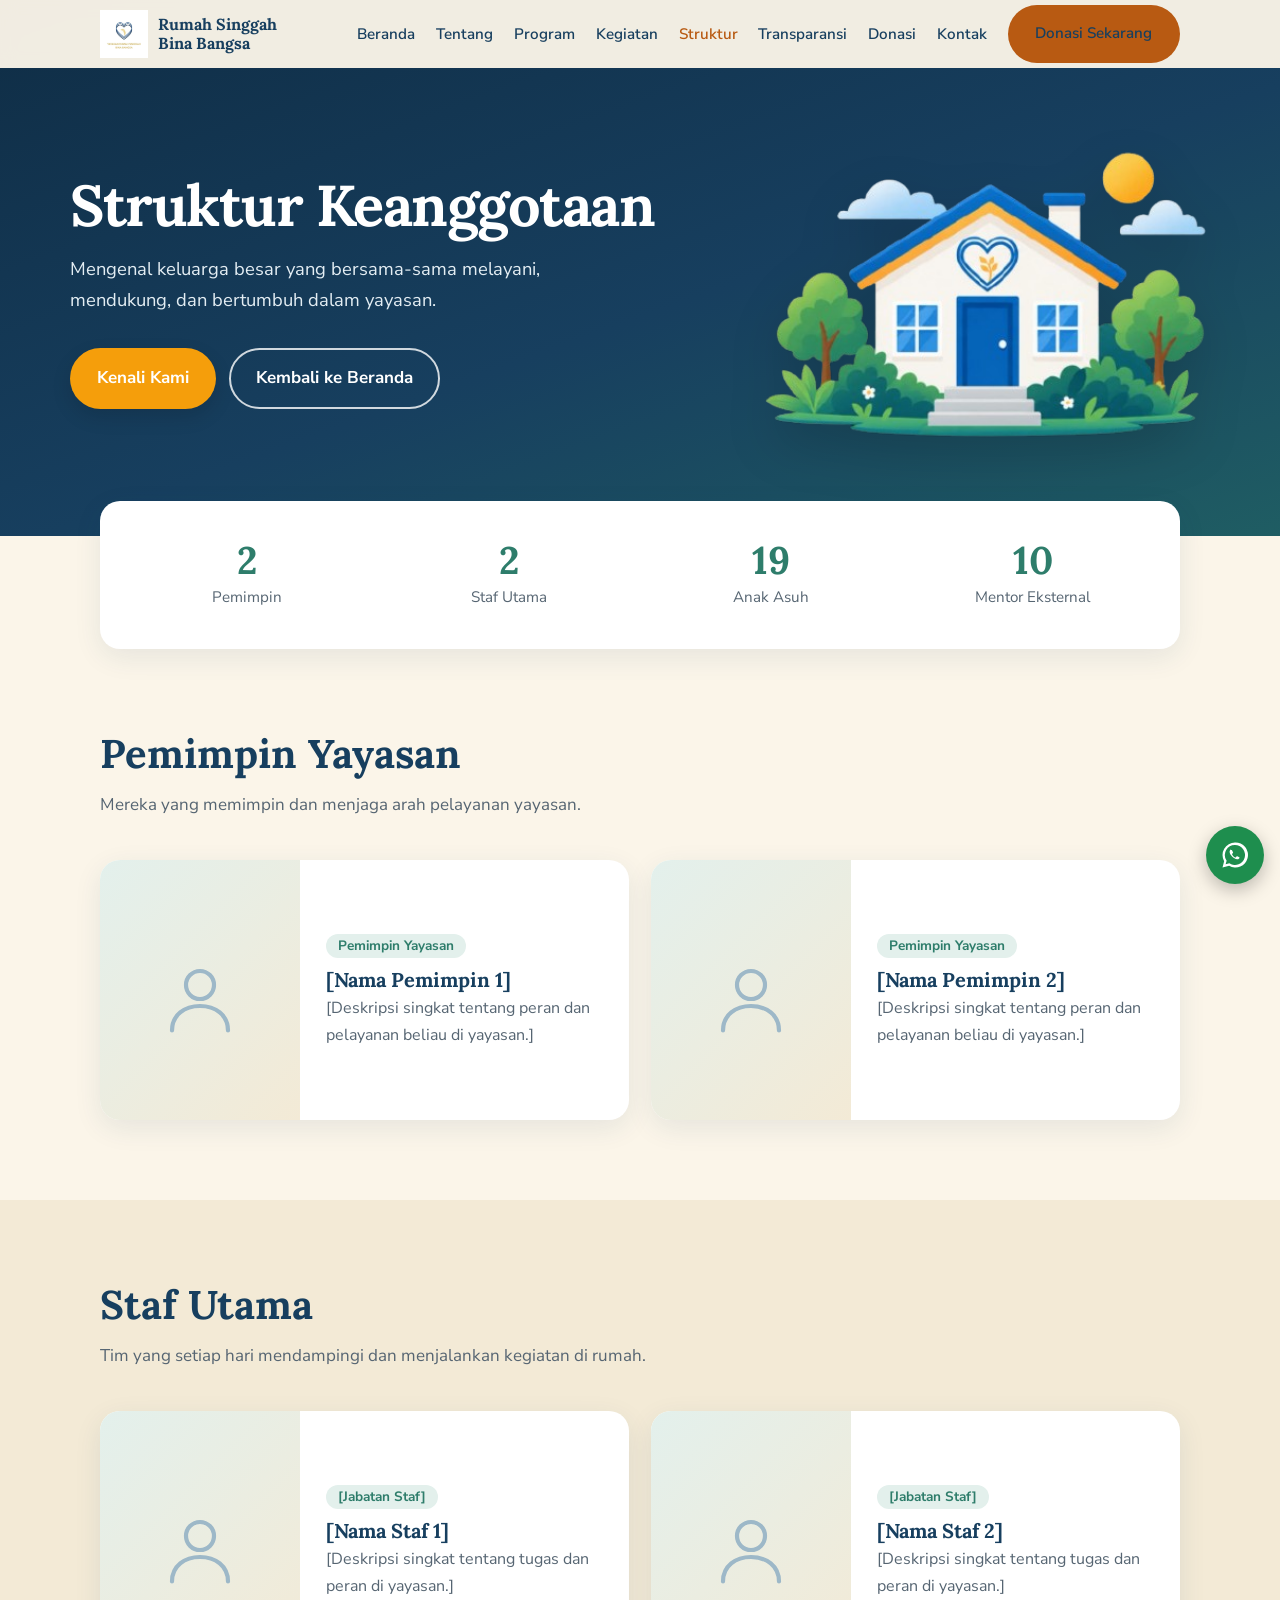
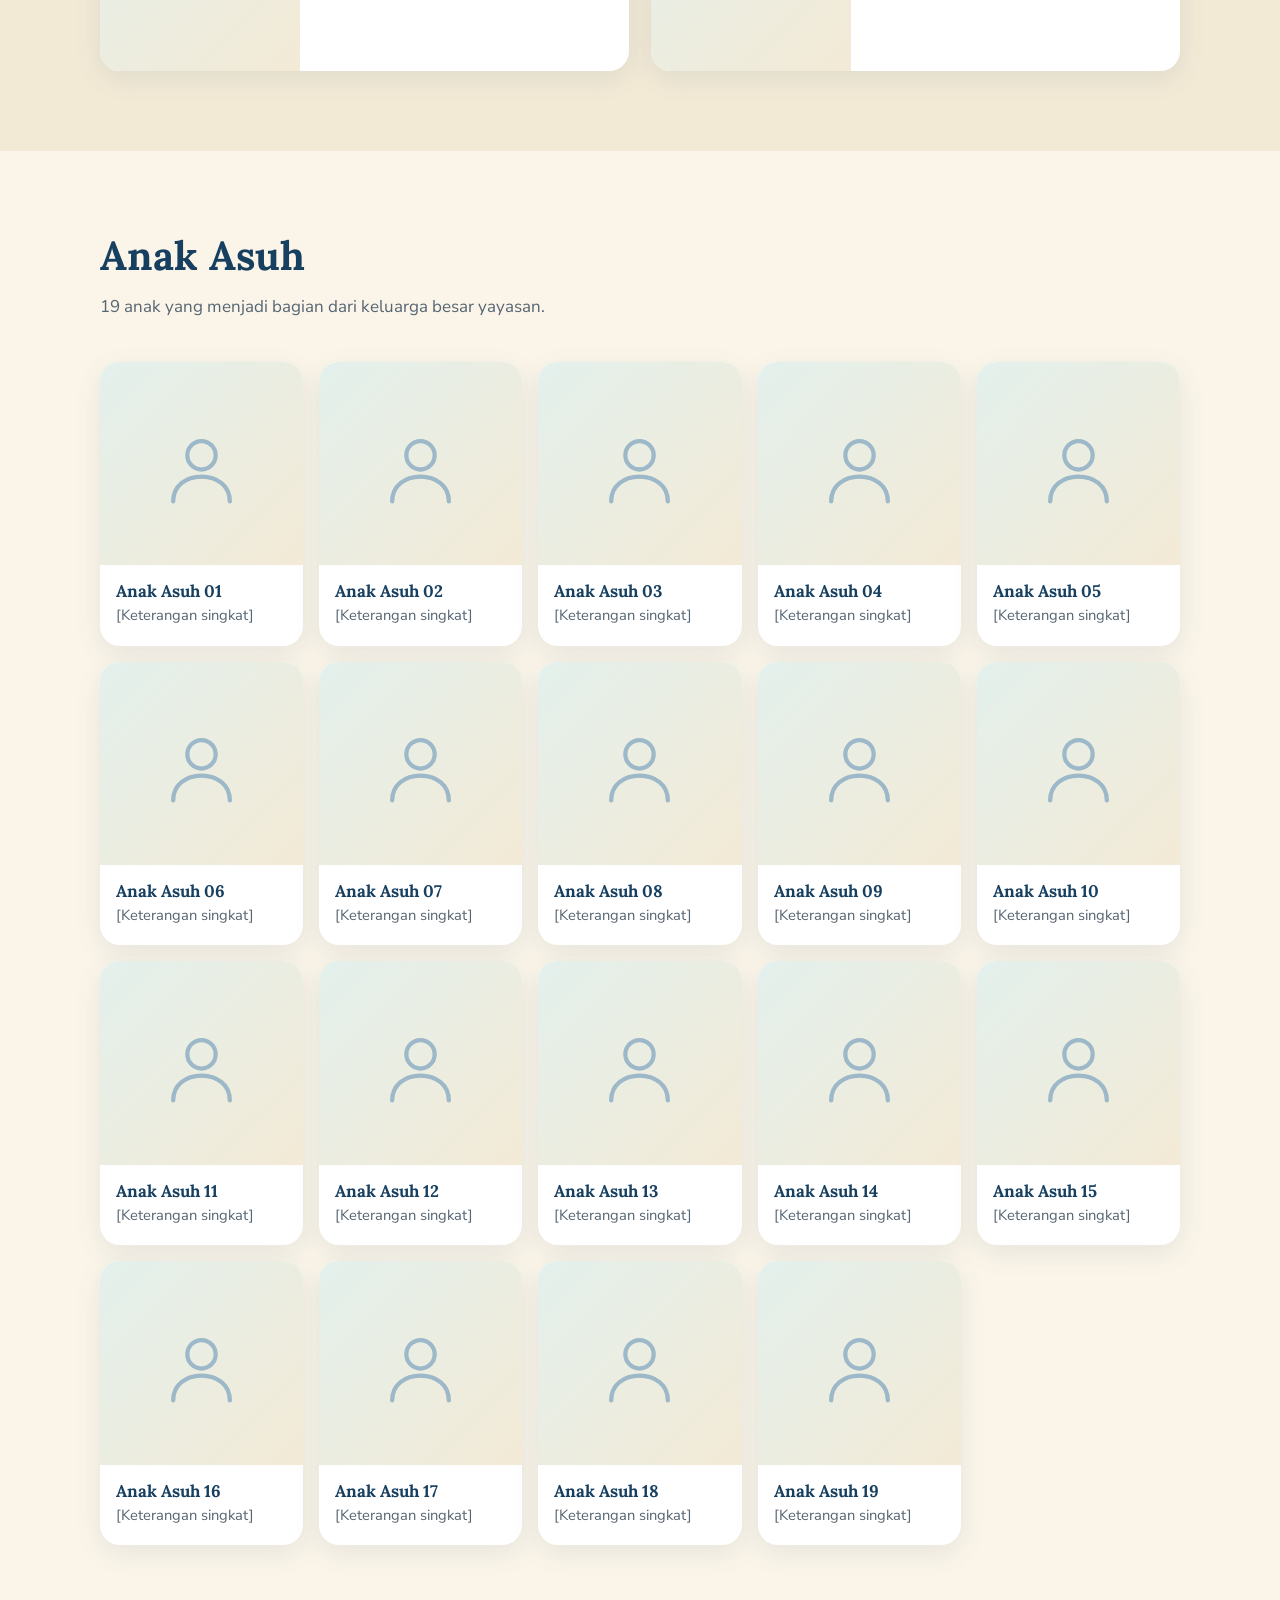
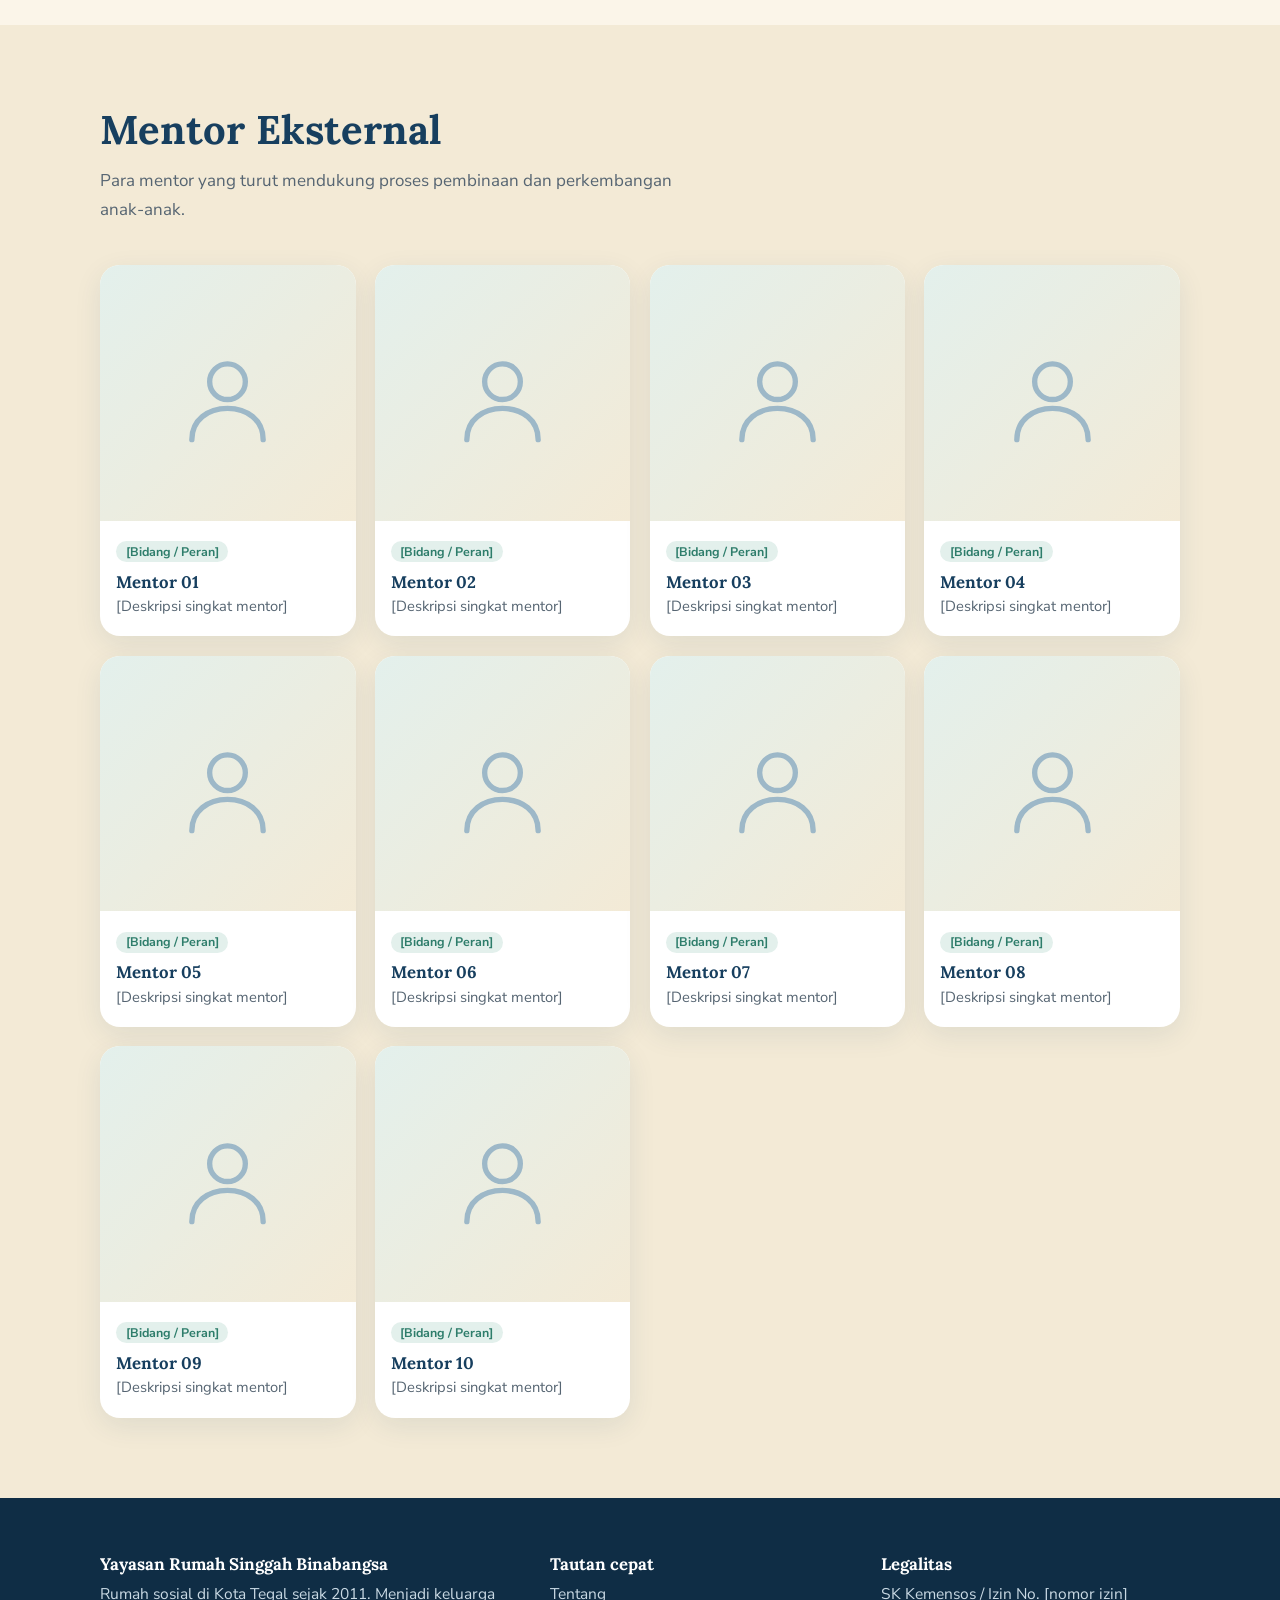
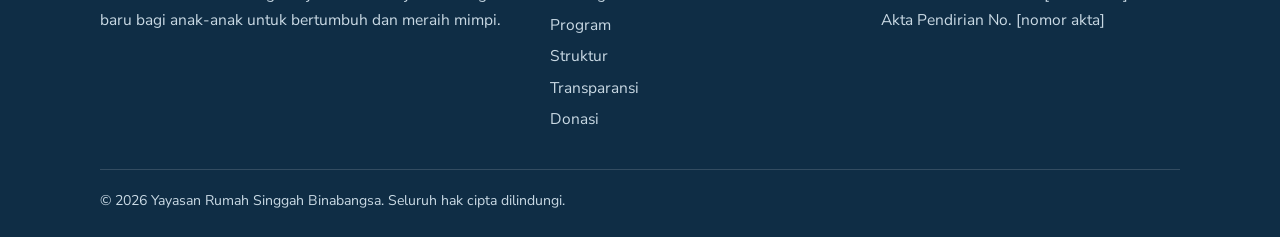
==== struktur.html @ 47d267bd "Add files via upload" ====
<!DOCTYPE html>
<html lang="id">
<head>
<meta charset="UTF-8">
<meta name="viewport" content="width=device-width, initial-scale=1">
<title>Struktur Keanggotaan | Yayasan Rumah Singgah Bina Bangsa</title>
<meta name="description" content="Struktur keanggotaan Yayasan Rumah Singgah Bina Bangsa: pemimpin, staf utama, anak asuh, dan mentor eksternal.">
<meta name="theme-color" content="#173F5F">
<link rel="preconnect" href="https://fonts.googleapis.com">
<link rel="preconnect" href="https://fonts.gstatic.com" crossorigin>
<link href="https://fonts.googleapis.com/css2?family=Lora:ital,wght@0,500;0,600;0,700;1,500&family=Nunito+Sans:wght@400;600;700&display=swap" rel="stylesheet">
<!-- Urutan sama seperti index.html: style.css dulu, lalu struktur.css -->
<link rel="stylesheet" href="style.css">
<link rel="stylesheet" href="struktur.css">
</head>
<body>

<!-- ================= HEADER / NAVBAR (sama dengan index.html) ================= -->
<header>
<div class="wrap nav">
 <a class="logo" href="index.html" aria-label="Beranda Yayasan Rumah Singgah Bina Bangsa">
  <img src="Logo.png" alt="Logo Bina Bangsa" width="38" height="38" onclick="tampilkanGambar(event)">
  <span>Rumah Singgah<br>Bina Bangsa</span>
 </a>
 <button class="burger" aria-label="Buka menu" aria-expanded="false" aria-controls="menu"><span></span><span></span><span></span></button>
 <ul class="menu" id="menu">
  <li><a href="index.html#beranda">Beranda</a></li>
  <li><a href="index.html#tentang">Tentang</a></li>
  <li><a href="index.html#program">Program</a></li>
  <li><a href="index.html#kegiatan">Kegiatan</a></li>
  <!-- MENU BARU: halaman ini -->
  <li><a href="struktur.html" aria-current="page">Struktur</a></li>
  <li><a href="index.html#transparansi">Transparansi</a></li>
  <li><a href="index.html#donasi">Donasi</a></li>
  <li><a href="index.html#kontak">Kontak</a></li>
  <li><a class="btn btn-o" href="index.html#donasi">Donasi Sekarang</a></li>
 </ul>
</div>
</header>

<!-- POPUP LOGO (sama dengan index.html) -->
<div id="popup" class="popup" onclick="tutupGambar()">
 <img src="Logo.png" alt="Logo Bina Bangsa">
</div>

<main>

<!-- ================= HERO ================= -->
<section class="hero" id="beranda" style="padding-bottom:6rem">
<div class="wrap">
 <div>
  <h1>Struktur Keanggotaan</h1>
  <p>Mengenal keluarga besar yang bersama-sama melayani, mendukung, dan bertumbuh dalam yayasan.</p>
  <div class="acts"><a class="btn btn-o" href="#pemimpin">Kenali Kami</a><a class="btn btn-l" href="index.html">Kembali ke Beranda</a></div>
 </div>
 <div class="hero-image">
  <img src="rumah.png" alt="Rumah Bina Bangsa">
 </div>
</div>
</section>

<!-- ================= STATISTIK ANGGOTA =================
     GANTI angka pada data-n="..." jika jumlah anggota berubah. -->
<section class="stats" aria-label="Jumlah anggota">
<div class="wrap"><div class="sgrid">
 <div><b data-n="2">0</b><span>Pemimpin</span></div>
 <div><b data-n="2">0</b><span>Staf Utama</span></div>
 <div><b data-n="19">0</b><span>Anak Asuh</span></div>
 <div><b data-n="10">0</b><span>Mentor Eksternal</span></div>
</div></div>
</section>

<!-- ================= PEMIMPIN YAYASAN =================
     GANTI: nama (h3), jabatan (span.role), deskripsi (p), foto (src + alt). -->
<section id="pemimpin">
<div class="wrap">
 <div class="rv"><h2>Pemimpin Yayasan</h2><p class="lead">Mereka yang memimpin dan menjaga arah pelayanan yayasan.</p></div>
 <div class="grid-orang">

  <!-- Pemimpin 1 | foto: images/struktur/pemimpin-1.jpg -->
  <article class="member member-besar">
   <div class="foto"><img src="images/struktur/pemimpin-1.jpg" alt="Foto [Nama Pemimpin 1]" loading="lazy"></div>
   <div class="isi">
    <span class="role">Pemimpin Yayasan</span>
    <h3>[Nama Pemimpin 1]</h3>
    <p>[Deskripsi singkat tentang peran dan pelayanan beliau di yayasan.]</p>
   </div>
  </article>

  <!-- Pemimpin 2 | foto: images/struktur/pemimpin-2.jpg -->
  <article class="member member-besar">
   <div class="foto"><img src="images/struktur/pemimpin-2.jpg" alt="Foto [Nama Pemimpin 2]" loading="lazy"></div>
   <div class="isi">
    <span class="role">Pemimpin Yayasan</span>
    <h3>[Nama Pemimpin 2]</h3>
    <p>[Deskripsi singkat tentang peran dan pelayanan beliau di yayasan.]</p>
   </div>
  </article>

 </div>
</div>
</section>

<!-- ================= STAF UTAMA ================= -->
<section class="alt" id="staf">
<div class="wrap">
 <div class="rv"><h2>Staf Utama</h2><p class="lead">Tim yang setiap hari mendampingi dan menjalankan kegiatan di rumah.</p></div>
 <div class="grid-orang">

  <!-- Staf 1 | foto: images/struktur/staf-1.jpg -->
  <article class="member member-besar">
   <div class="foto"><img src="images/struktur/staf-1.jpg" alt="Foto [Nama Staf 1]" loading="lazy"></div>
   <div class="isi">
    <span class="role">[Jabatan Staf]</span>
    <h3>[Nama Staf 1]</h3>
    <p>[Deskripsi singkat tentang tugas dan peran di yayasan.]</p>
   </div>
  </article>

  <!-- Staf 2 | foto: images/struktur/staf-2.jpg -->
  <article class="member member-besar">
   <div class="foto"><img src="images/struktur/staf-2.jpg" alt="Foto [Nama Staf 2]" loading="lazy"></div>
   <div class="isi">
    <span class="role">[Jabatan Staf]</span>
    <h3>[Nama Staf 2]</h3>
    <p>[Deskripsi singkat tentang tugas dan peran di yayasan.]</p>
   </div>
  </article>

 </div>
</div>
</section>

<!-- ================= ANAK ASUH (19 kartu) =================
     GANTI: nama (h3), keterangan (p), foto (src + alt) di tiap kartu. -->
<section id="anak-asuh">
<div class="wrap">
 <div class="rv"><h2>Anak Asuh</h2><p class="lead">19 anak yang menjadi bagian dari keluarga besar yayasan.</p></div>
 <div class="grid-anak">

   <!-- Anak Asuh 01 | foto: images/struktur/anak-01.jpg -->
   <article class="member member-kecil">
    <div class="foto"><img src="images/struktur/anak-01.jpg" alt="Foto Anak Asuh 01" loading="lazy"></div>
    <div class="isi"><h3>Anak Asuh 01</h3><p>[Keterangan singkat]</p></div>
   </article>

   <!-- Anak Asuh 02 | foto: images/struktur/anak-02.jpg -->
   <article class="member member-kecil">
    <div class="foto"><img src="images/struktur/anak-02.jpg" alt="Foto Anak Asuh 02" loading="lazy"></div>
    <div class="isi"><h3>Anak Asuh 02</h3><p>[Keterangan singkat]</p></div>
   </article>

   <!-- Anak Asuh 03 | foto: images/struktur/anak-03.jpg -->
   <article class="member member-kecil">
    <div class="foto"><img src="images/struktur/anak-03.jpg" alt="Foto Anak Asuh 03" loading="lazy"></div>
    <div class="isi"><h3>Anak Asuh 03</h3><p>[Keterangan singkat]</p></div>
   </article>

   <!-- Anak Asuh 04 | foto: images/struktur/anak-04.jpg -->
   <article class="member member-kecil">
    <div class="foto"><img src="images/struktur/anak-04.jpg" alt="Foto Anak Asuh 04" loading="lazy"></div>
    <div class="isi"><h3>Anak Asuh 04</h3><p>[Keterangan singkat]</p></div>
   </article>

   <!-- Anak Asuh 05 | foto: images/struktur/anak-05.jpg -->
   <article class="member member-kecil">
    <div class="foto"><img src="images/struktur/anak-05.jpg" alt="Foto Anak Asuh 05" loading="lazy"></div>
    <div class="isi"><h3>Anak Asuh 05</h3><p>[Keterangan singkat]</p></div>
   </article>

   <!-- Anak Asuh 06 | foto: images/struktur/anak-06.jpg -->
   <article class="member member-kecil">
    <div class="foto"><img src="images/struktur/anak-06.jpg" alt="Foto Anak Asuh 06" loading="lazy"></div>
    <div class="isi"><h3>Anak Asuh 06</h3><p>[Keterangan singkat]</p></div>
   </article>

   <!-- Anak Asuh 07 | foto: images/struktur/anak-07.jpg -->
   <article class="member member-kecil">
    <div class="foto"><img src="images/struktur/anak-07.jpg" alt="Foto Anak Asuh 07" loading="lazy"></div>
    <div class="isi"><h3>Anak Asuh 07</h3><p>[Keterangan singkat]</p></div>
   </article>

   <!-- Anak Asuh 08 | foto: images/struktur/anak-08.jpg -->
   <article class="member member-kecil">
    <div class="foto"><img src="images/struktur/anak-08.jpg" alt="Foto Anak Asuh 08" loading="lazy"></div>
    <div class="isi"><h3>Anak Asuh 08</h3><p>[Keterangan singkat]</p></div>
   </article>

   <!-- Anak Asuh 09 | foto: images/struktur/anak-09.jpg -->
   <article class="member member-kecil">
    <div class="foto"><img src="images/struktur/anak-09.jpg" alt="Foto Anak Asuh 09" loading="lazy"></div>
    <div class="isi"><h3>Anak Asuh 09</h3><p>[Keterangan singkat]</p></div>
   </article>

   <!-- Anak Asuh 10 | foto: images/struktur/anak-10.jpg -->
   <article class="member member-kecil">
    <div class="foto"><img src="images/struktur/anak-10.jpg" alt="Foto Anak Asuh 10" loading="lazy"></div>
    <div class="isi"><h3>Anak Asuh 10</h3><p>[Keterangan singkat]</p></div>
   </article>

   <!-- Anak Asuh 11 | foto: images/struktur/anak-11.jpg -->
   <article class="member member-kecil">
    <div class="foto"><img src="images/struktur/anak-11.jpg" alt="Foto Anak Asuh 11" loading="lazy"></div>
    <div class="isi"><h3>Anak Asuh 11</h3><p>[Keterangan singkat]</p></div>
   </article>

   <!-- Anak Asuh 12 | foto: images/struktur/anak-12.jpg -->
   <article class="member member-kecil">
    <div class="foto"><img src="images/struktur/anak-12.jpg" alt="Foto Anak Asuh 12" loading="lazy"></div>
    <div class="isi"><h3>Anak Asuh 12</h3><p>[Keterangan singkat]</p></div>
   </article>

   <!-- Anak Asuh 13 | foto: images/struktur/anak-13.jpg -->
   <article class="member member-kecil">
    <div class="foto"><img src="images/struktur/anak-13.jpg" alt="Foto Anak Asuh 13" loading="lazy"></div>
    <div class="isi"><h3>Anak Asuh 13</h3><p>[Keterangan singkat]</p></div>
   </article>

   <!-- Anak Asuh 14 | foto: images/struktur/anak-14.jpg -->
   <article class="member member-kecil">
    <div class="foto"><img src="images/struktur/anak-14.jpg" alt="Foto Anak Asuh 14" loading="lazy"></div>
    <div class="isi"><h3>Anak Asuh 14</h3><p>[Keterangan singkat]</p></div>
   </article>

   <!-- Anak Asuh 15 | foto: images/struktur/anak-15.jpg -->
   <article class="member member-kecil">
    <div class="foto"><img src="images/struktur/anak-15.jpg" alt="Foto Anak Asuh 15" loading="lazy"></div>
    <div class="isi"><h3>Anak Asuh 15</h3><p>[Keterangan singkat]</p></div>
   </article>

   <!-- Anak Asuh 16 | foto: images/struktur/anak-16.jpg -->
   <article class="member member-kecil">
    <div class="foto"><img src="images/struktur/anak-16.jpg" alt="Foto Anak Asuh 16" loading="lazy"></div>
    <div class="isi"><h3>Anak Asuh 16</h3><p>[Keterangan singkat]</p></div>
   </article>

   <!-- Anak Asuh 17 | foto: images/struktur/anak-17.jpg -->
   <article class="member member-kecil">
    <div class="foto"><img src="images/struktur/anak-17.jpg" alt="Foto Anak Asuh 17" loading="lazy"></div>
    <div class="isi"><h3>Anak Asuh 17</h3><p>[Keterangan singkat]</p></div>
   </article>

   <!-- Anak Asuh 18 | foto: images/struktur/anak-18.jpg -->
   <article class="member member-kecil">
    <div class="foto"><img src="images/struktur/anak-18.jpg" alt="Foto Anak Asuh 18" loading="lazy"></div>
    <div class="isi"><h3>Anak Asuh 18</h3><p>[Keterangan singkat]</p></div>
   </article>

   <!-- Anak Asuh 19 | foto: images/struktur/anak-19.jpg -->
   <article class="member member-kecil">
    <div class="foto"><img src="images/struktur/anak-19.jpg" alt="Foto Anak Asuh 19" loading="lazy"></div>
    <div class="isi"><h3>Anak Asuh 19</h3><p>[Keterangan singkat]</p></div>
   </article>

 </div>
</div>
</section>

<!-- ================= MENTOR EKSTERNAL (10 kartu) =================
     GANTI: bidang/peran (span.role), nama (h3), deskripsi (p), foto. -->
<section class="alt" id="mentor">
<div class="wrap">
 <div class="rv"><h2>Mentor Eksternal</h2><p class="lead">Para mentor yang turut mendukung proses pembinaan dan perkembangan anak-anak.</p></div>
 <div class="grid-mentor">

   <!-- Mentor 01 | foto: images/struktur/mentor-01.jpg -->
   <article class="member member-kecil">
    <div class="foto"><img src="images/struktur/mentor-01.jpg" alt="Foto Mentor 01" loading="lazy"></div>
    <div class="isi"><span class="role">[Bidang / Peran]</span><h3>Mentor 01</h3><p>[Deskripsi singkat mentor]</p></div>
   </article>

   <!-- Mentor 02 | foto: images/struktur/mentor-02.jpg -->
   <article class="member member-kecil">
    <div class="foto"><img src="images/struktur/mentor-02.jpg" alt="Foto Mentor 02" loading="lazy"></div>
    <div class="isi"><span class="role">[Bidang / Peran]</span><h3>Mentor 02</h3><p>[Deskripsi singkat mentor]</p></div>
   </article>

   <!-- Mentor 03 | foto: images/struktur/mentor-03.jpg -->
   <article class="member member-kecil">
    <div class="foto"><img src="images/struktur/mentor-03.jpg" alt="Foto Mentor 03" loading="lazy"></div>
    <div class="isi"><span class="role">[Bidang / Peran]</span><h3>Mentor 03</h3><p>[Deskripsi singkat mentor]</p></div>
   </article>

   <!-- Mentor 04 | foto: images/struktur/mentor-04.jpg -->
   <article class="member member-kecil">
    <div class="foto"><img src="images/struktur/mentor-04.jpg" alt="Foto Mentor 04" loading="lazy"></div>
    <div class="isi"><span class="role">[Bidang / Peran]</span><h3>Mentor 04</h3><p>[Deskripsi singkat mentor]</p></div>
   </article>

   <!-- Mentor 05 | foto: images/struktur/mentor-05.jpg -->
   <article class="member member-kecil">
    <div class="foto"><img src="images/struktur/mentor-05.jpg" alt="Foto Mentor 05" loading="lazy"></div>
    <div class="isi"><span class="role">[Bidang / Peran]</span><h3>Mentor 05</h3><p>[Deskripsi singkat mentor]</p></div>
   </article>

   <!-- Mentor 06 | foto: images/struktur/mentor-06.jpg -->
   <article class="member member-kecil">
    <div class="foto"><img src="images/struktur/mentor-06.jpg" alt="Foto Mentor 06" loading="lazy"></div>
    <div class="isi"><span class="role">[Bidang / Peran]</span><h3>Mentor 06</h3><p>[Deskripsi singkat mentor]</p></div>
   </article>

   <!-- Mentor 07 | foto: images/struktur/mentor-07.jpg -->
   <article class="member member-kecil">
    <div class="foto"><img src="images/struktur/mentor-07.jpg" alt="Foto Mentor 07" loading="lazy"></div>
    <div class="isi"><span class="role">[Bidang / Peran]</span><h3>Mentor 07</h3><p>[Deskripsi singkat mentor]</p></div>
   </article>

   <!-- Mentor 08 | foto: images/struktur/mentor-08.jpg -->
   <article class="member member-kecil">
    <div class="foto"><img src="images/struktur/mentor-08.jpg" alt="Foto Mentor 08" loading="lazy"></div>
    <div class="isi"><span class="role">[Bidang / Peran]</span><h3>Mentor 08</h3><p>[Deskripsi singkat mentor]</p></div>
   </article>

   <!-- Mentor 09 | foto: images/struktur/mentor-09.jpg -->
   <article class="member member-kecil">
    <div class="foto"><img src="images/struktur/mentor-09.jpg" alt="Foto Mentor 09" loading="lazy"></div>
    <div class="isi"><span class="role">[Bidang / Peran]</span><h3>Mentor 09</h3><p>[Deskripsi singkat mentor]</p></div>
   </article>

   <!-- Mentor 10 | foto: images/struktur/mentor-10.jpg -->
   <article class="member member-kecil">
    <div class="foto"><img src="images/struktur/mentor-10.jpg" alt="Foto Mentor 10" loading="lazy"></div>
    <div class="isi"><span class="role">[Bidang / Peran]</span><h3>Mentor 10</h3><p>[Deskripsi singkat mentor]</p></div>
   </article>

 </div>
</div>
</section>

</main>

<!-- ================= FOOTER (sama dengan index.html) ================= -->
<footer>
<div class="wrap">
 <div class="fg">
  <div><h3>Yayasan Rumah Singgah Binabangsa</h3><p>Rumah sosial di Kota Tegal sejak 2011. Menjadi keluarga baru bagi anak-anak untuk bertumbuh dan meraih mimpi.</p></div>
  <div><h3>Tautan cepat</h3><ul><li><a href="index.html#tentang">Tentang</a></li><li><a href="index.html#program">Program</a></li><li><a href="struktur.html">Struktur</a></li><li><a href="index.html#transparansi">Transparansi</a></li><li><a href="index.html#donasi">Donasi</a></li></ul></div>
  <div><h3>Legalitas</h3>
   <p>SK Kemensos / Izin No. [nomor izin]<br>Akta Pendirian No. [nomor akta]</p></div>
 </div>
 <p class="copy">&copy; <span id="yr">2026</span> Yayasan Rumah Singgah Binabangsa. Seluruh hak cipta dilindungi.</p>
</div>
</footer>

<!-- Tombol WhatsApp melayang (sama dengan index.html) -->
<a class="wa" id="wafloat" href="#" target="_blank" rel="noopener" aria-label="Chat WhatsApp"><svg viewBox="0 0 24 24"><path d="M12 2a10 10 0 00-8.7 14.9L2 22l5.3-1.4A10 10 0 1012 2zm0 2a8 8 0 11-4.2 14.800l-.3-.2-3 .8.8-2.900-.2-.3A8 8 0 0112 4z"/><path d="M8.500 7.500c-.3.3-.8 1-.8 1.800 0 2.400 3.200 5.700 6 6 .8.100 1.500-.4 1.800-.8.200-.3.100-.6-.1-.7l-1.500-.8c-.3-.1-.5 0-.7.200l-.5.600c-.2.200-.4.200-.6.100-1-.5-2-1.500-2.400-2.400-.1-.2 0-.4.100-.5l.5-.6c.2-.2.200-.4.100-.6l-.7-1.500c-.1-.3-.5-.4-.7-.2z"/></svg></a>

<script>
/* Popup logo */
function tampilkanGambar(e){
  if(e){e.preventDefault();e.stopPropagation();}
  document.getElementById("popup").style.display="flex";
}
function tutupGambar(){document.getElementById("popup").style.display="none"}
document.addEventListener('keydown',e=>{if(e.key==='Escape')tutupGambar()});

/* Nomor WhatsApp: angka saja, tanpa +, spasi, atau tanda hubung */
const WA='62895383246045';
document.getElementById('wafloat').href=`https://wa.me/${WA}?text=${encodeURIComponent('Halo Rumah Singgah Binabangsa, saya ingin bertanya.')}`;
document.getElementById('yr').textContent=new Date().getFullYear();

/* Menu hamburger */
const bg=document.querySelector('.burger'),mn=document.getElementById('menu');
bg.addEventListener('click',()=>{const o=mn.classList.toggle('open');bg.setAttribute('aria-expanded',o);bg.setAttribute('aria-label',o?'Tutup menu':'Buka menu')});
mn.addEventListener('click',e=>{if(e.target.tagName==='A'){mn.classList.remove('open');bg.setAttribute('aria-expanded',false)}});

/* Jika file foto belum ada, sembunyikan ikon rusak (siluet pengganti akan tampil) */
document.querySelectorAll('.foto img').forEach(img=>{
 const hide=()=>img.remove();
 img.addEventListener('error',hide);
 if(img.complete&&img.naturalWidth===0)hide();
});

/* Angka statistik naik + judul muncul lembut */
const io=new IntersectionObserver(es=>es.forEach(e=>{
 if(!e.isIntersecting)return;const el=e.target;io.unobserve(el);
 if(el.dataset.n){const end=+el.dataset.n,t0=performance.now();
  const step=t=>{const p=Math.min((t-t0)/1400,1);el.textContent=Math.round(end*(1-Math.pow(1-p,3)));if(p<1)requestAnimationFrame(step)};requestAnimationFrame(step)}
 else el.classList.add('in');
}),{threshold:.25});
document.querySelectorAll('[data-n],.rv').forEach(el=>io.observe(el));
</script>
</body>
</html>
---- style.css ----
.logo {
    display: flex;
    align-items: center;
    gap: 10px;
    text-decoration: none;
}

.logo img {
    width: 48px;
    height: 48px;
    object-fit: contain;
    flex-shrink: 0;
}

.logo span {
    font-size: 16px;
    line-height: 1.2;
    white-space: nowrap;
}


.popup {
    display: none;
    position: fixed;
    inset: 0;
    background: rgba(0, 0, 0, 0.65);
    justify-content: center;
    align-items: center;
    z-index: 9999;
    padding: 20px;
    backdrop-filter: blur(5px);
}

.popup img {
    width: min(500px, 85vw);
    max-height: 80vh;
    object-fit: contain;

    background: white;
    padding: 20px;
    border-radius: 20px;

    box-shadow: 0 20px 60px rgba(0, 0, 0, 0.35);

    animation: popupMasuk 0.25s ease-out;
}

@keyframes popupMasuk {
    from {
        opacity: 0;
        transform: scale(0.9);
    }

    to {
        opacity: 1;
        transform: scale(1);
    }
}

/* =========================
   HERO / BERANDA
   ========================= */

.hero {
    background: #0569c9;
    color: white;
    padding: 90px 0 100px;
    overflow: hidden;
}

.hero .wrap {
    max-width: 1200px;
    margin: 0 auto;
    padding: 0 30px;

    display: grid;
    grid-template-columns: 1.05fr 0.95fr;
    align-items: center;
    gap: 60px;
}

/* Teks Hero */
.hero h1 {
    margin: 0 0 22px;

    font-size: clamp(42px, 5vw, 68px);
    line-height: 1.05;
    font-weight: 800;
    letter-spacing: -1.5px;

    color: #ffffff;
}

.hero p {
    margin: 0 0 30px;

    max-width: 600px;

    font-size: 18px;
    line-height: 1.7;

    color: rgba(255, 255, 255, 0.85);
}

/* Tombol Hero */
.hero .acts {
    display: flex;
    align-items: center;
    gap: 14px;
    flex-wrap: wrap;
}

.hero .btn {
    display: inline-flex;
    align-items: center;
    justify-content: center;

    padding: 14px 25px;

    border-radius: 999px;

    text-decoration: none;
    font-weight: 700;

    transition: 0.25s ease;
}

.hero .btn-o {
    background: #f59e0b;
    color: white;

    box-shadow: 0 8px 20px rgba(0, 0, 0, 0.12);
}

.hero .btn-o:hover {
    transform: translateY(-3px);
    background: #e88905;
}

/* Tombol kedua */
.hero .btn:not(.btn-o) {
    border: 2px solid rgba(255, 255, 255, 0.8);
    color: white;
    background: transparent;
}

.hero .btn:not(.btn-o):hover {
    background: white;
    color: #0569c9;
}


/* =========================
   GAMBAR RUMAH HERO
   ========================= */

.hero-image {
    display: flex;
    align-items: center;
    justify-content: center;

    width: 100%;
}

/* Gambar PNG transparan */
.hero-image img {
    display: block;

    width: min(100%, 650px);
    height: auto;

    object-fit: contain;

    /* Tidak ada background/kotak */
    background: transparent;

    /* Sedikit efek supaya menyatu dengan hero */
    filter: drop-shadow(0 20px 25px rgba(0, 0, 0, 0.15));

    transition: transform 0.3s ease;
}

.hero-image img:hover {
    transform: translateY(-8px);
}


/* =========================
   RESPONSIVE HP
   ========================= */

@media (max-width: 800px) {

    .hero {
        padding: 65px 0 75px;
    }

    .hero .wrap {
        grid-template-columns: 1fr;
        text-align: center;

        gap: 45px;
        padding: 0 22px;
    }

    .hero h1 {
        font-size: 42px;
    }

    .hero p {
        margin-left: auto;
        margin-right: auto;

        font-size: 16px;
    }

    .hero .acts {
        justify-content: center;
    }

    .hero-image img {
        width: min(90%, 430px);
    }
}
---- struktur.css ----
/* =====================================================================
   struktur.css  -  Halaman "Struktur Keanggotaan"
   Yayasan Rumah Singgah Bina Bangsa

   CARA KERJA:
   - Bagian 1 = salinan gaya dasar dari index.html (warna, font, header,
     tombol, hero, statistik, footer). JANGAN diubah supaya tampilan
     tetap sama dengan website utama.
   - Bagian 2 = gaya khusus kartu anggota (baru, hanya untuk halaman ini).
   - File ini dimuat SETELAH style.css, sama seperti urutan di index.html.
   ===================================================================== */


/* =====================================================================
   BAGIAN 1 - GAYA DASAR (sama dengan index.html)
   ===================================================================== */
:root{--navy:#173F5F;--navy2:#0F2D45;--green:#2E7D6B;--greenl:#E3F0EC;--cream:#FBF5E9;--cream2:#F3EAD6;--orange:#B85A12;--amber:#F0A04B;--ink:#22303C;--mute:#566572;--r:20px;--sh:0 8px 28px rgba(23,63,95,.09)}
*{box-sizing:border-box;margin:0;padding:0}
html{scroll-behavior:smooth;scroll-padding-top:76px}
body{font-family:'Nunito Sans',sans-serif;font-size:1.0625rem;line-height:1.7;color:var(--ink);background:var(--cream);overflow-x:hidden}
h1,h2,h3{font-family:'Lora',serif;line-height:1.25;color:var(--navy)}
h2{font-size:clamp(1.75rem,4.5vw,2.5rem);margin-bottom:.75rem}
h3{font-size:1.25rem;margin-bottom:.4rem}
a{color:inherit}
:focus-visible{outline:3px solid var(--amber);outline-offset:3px}
.wrap{max-width:1120px;margin:0 auto;padding:0 1.25rem}
section{padding:5rem 0}
.lead{max-width:60ch;color:var(--mute);margin-bottom:2.5rem}
.alt{background:var(--cream2)}

/* Tombol */
.btn{display:inline-block;padding:.85rem 1.6rem;border-radius:999px;font-weight:700;text-decoration:none;border:2px solid transparent;cursor:pointer;font:inherit;font-weight:700;transition:transform .2s,background .2s}
.btn:hover{transform:translateY(-2px)}
.btn-o{background:var(--orange);color:#fff}.btn-o:hover{background:#9C4A0D}
.btn-l{border-color:#fff;color:#fff}.btn-l:hover{background:rgba(255,255,255,.14)}

/* Header & navbar */
header{position:fixed;inset:0 0 auto 0;z-index:50;background:rgba(251,245,233,.96);backdrop-filter:blur(8px);box-shadow:0 1px 0 rgba(23,63,95,.1)}
.nav{display:flex;align-items:center;justify-content:space-between;height:68px}
.logo{display:flex;align-items:center;gap:.6rem;text-decoration:none;font-family:'Lora',serif;font-weight:700;color:var(--navy);line-height:1.15;font-size:1rem}
.logo {
    display: flex;
    align-items: center;
    gap: 10px;
    text-decoration: none;
}

.logo img {
    width: 48px;
    height: 48px;
    object-fit: contain;
    flex-shrink: 0;
}

.logo span {
    font-size: 16px;
    line-height: 1.2;
    white-space: nowrap;
}


.popup {
    display: none;
    position: fixed;
    inset: 0;
    background: rgba(0, 0, 0, 0.65);
    justify-content: center;
    align-items: center;
    z-index: 9999;
    padding: 20px;
    backdrop-filter: blur(5px);
}

.popup img {
    width: min(500px, 85vw);
    max-height: 80vh;
    object-fit: contain;

    background: white;
    padding: 20px;
    border-radius: 20px;

    box-shadow: 0 20px 60px rgba(0, 0, 0, 0.35);

    animation: popupMasuk 0.25s ease-out;
}

@keyframes popupMasuk {
    from {
        opacity: 0;
        transform: scale(0.9);
    }

    to {
        opacity: 1;
        transform: scale(1);
    }
}

.menu{display:flex;gap:1.3rem;list-style:none;align-items:center}
.menu a{text-decoration:none;font-weight:600;font-size:.95rem;color:var(--navy)}
.menu a:hover{color:var(--orange)}
/* Penanda menu halaman yang sedang dibuka */
.menu a[aria-current="page"]{color:var(--orange)}
.burger{display:none;background:none;border:0;width:44px;height:44px;cursor:pointer}
.burger span{display:block;width:24px;height:2px;background:var(--navy);margin:5px auto;transition:.25s}
.burger[aria-expanded=true] span:nth-child(1){transform:translateY(7px) rotate(45deg)}
.burger[aria-expanded=true] span:nth-child(2){opacity:0}
.burger[aria-expanded=true] span:nth-child(3){transform:translateY(-7px) rotate(-45deg)}
/* Menu bertambah satu ("Struktur"), jadi titik pindah ke hamburger
   dinaikkan dari 1020px ke 1100px agar menu tidak berdesakan. */
@media(max-width:1100px){
 .burger{display:block}
 .menu{position:absolute;top:68px;left:0;right:0;background:var(--cream);flex-direction:column;align-items:stretch;gap:0;padding:.5rem 1.25rem 1.25rem;box-shadow:var(--sh);display:none}
 .menu.open{display:flex}
 .menu li a{display:block;padding:.8rem 0;border-bottom:1px solid var(--cream2)}
 .menu .btn{text-align:center;margin-top:.8rem;border-bottom:0}
}

/* Hero */
.hero{background:linear-gradient(160deg,var(--navy2),var(--navy) 55%,#1F5D63);color:#fff;padding:9rem 0 5rem;position:relative;overflow:hidden}
.hero .wrap{display:grid;grid-template-columns:1.15fr .85fr;gap:2.5rem;align-items:center}
.hero h1{color:#fff;font-size:clamp(2.1rem,6vw,3.6rem);margin-bottom:1.1rem}
.hero p{color:#E3EDF3;max-width:48ch;margin-bottom:2rem;font-size:1.15rem}
.hero .acts{display:flex;gap:.8rem;flex-wrap:wrap}
@media(max-width:820px){.hero{padding-top:7.5rem}.hero .wrap{grid-template-columns:1fr}}

/* Statistik */
.stats{padding:0;margin-top:-2.2rem;position:relative;z-index:2}
.sgrid{display:grid;grid-template-columns:repeat(4,1fr);background:#fff;border-radius:var(--r);box-shadow:var(--sh);padding:1.8rem 1rem}
.sgrid div{text-align:center;padding:.5rem}
.sgrid b{display:block;font-family:'Lora',serif;font-size:2.4rem;color:var(--green);line-height:1.2}
.sgrid span{color:var(--mute);font-size:.95rem}
@media(max-width:640px){.sgrid{grid-template-columns:repeat(2,1fr)}}

/* Footer */
footer{background:var(--navy2);color:#C9D9E4;padding:3.5rem 0 1.5rem;font-size:.97rem}
footer h3{color:#fff;font-size:1.05rem}
.fg{display:grid;grid-template-columns:1.4fr 1fr 1fr;gap:2rem;margin-bottom:2rem}
footer ul{list-style:none}footer li{margin:.3rem 0}footer a{text-decoration:none}footer a:hover{color:var(--amber)}
.copy{border-top:1px solid rgba(255,255,255,.15);padding-top:1.2rem;font-size:.88rem}
@media(max-width:760px){.fg{grid-template-columns:1fr}}

/* Tombol WhatsApp melayang */
.wa{position:fixed;right:1rem;bottom:1rem;z-index:60;width:58px;height:58px;border-radius:50%;background:#1E8E4E;display:grid;place-items:center;box-shadow:0 6px 18px rgba(0,0,0,.25)}
.wa svg{width:30px;height:30px;fill:#fff}

/* Animasi muncul lembut pada judul bagian */
.rv{opacity:0;transform:translateY(14px);transition:opacity .8s,transform .8s}
.rv.in{opacity:1;transform:none}
@media(prefers-reduced-motion:reduce){*{transition:none!important;animation:none!important}html{scroll-behavior:auto}.rv{opacity:1;transform:none}}


/* =====================================================================
   BAGIAN 2 - GAYA KHUSUS HALAMAN STRUKTUR
   ===================================================================== */

/* ---------- Area foto (dipakai semua kartu) ----------
   - Foto otomatis dipotong rapi (object-fit: cover), TIDAK gepeng.
   - Jika file foto belum ada, tampil siluet orang sebagai pengganti. */
.foto{
  position:relative;
  overflow:hidden;
  background:
    url("data:image/svg+xml,%3Csvg xmlns='http://www.w3.org/2000/svg' viewBox='0 0 24 24' fill='none' stroke='%239DB8C8' stroke-width='1.2' stroke-linecap='round'%3E%3Ccircle cx='12' cy='8' r='4'/%3E%3Cpath d='M4 21c0-4.4 3.6-7 8-7s8 2.6 8 7'/%3E%3C/svg%3E")
    center 55% / 42% no-repeat,
    linear-gradient(135deg,var(--greenl),var(--cream2));
}
.foto img{
  position:absolute;inset:0;
  width:100%;height:100%;
  object-fit:cover;
  object-position:center top;   /* wajah tetap terlihat */
  display:block;
}

/* ---------- Kartu dasar ---------- */
.member{
  background:#fff;
  border-radius:var(--r);
  box-shadow:var(--sh);
  overflow:hidden;              /* foto tidak keluar dari kartu */
  min-width:0;
}
.member h3{
  margin-bottom:.15rem;
  overflow-wrap:anywhere;       /* nama panjang tidak terpotong */
}
.member p{color:var(--mute);overflow-wrap:anywhere}

/* Label jabatan / peran (pil hijau muda) */
.role{
  display:inline-block;
  background:var(--greenl);
  color:var(--green);
  font-weight:700;
  font-size:.85rem;
  line-height:1.3;
  padding:.2rem .75rem;
  border-radius:99px;
  margin-bottom:.6rem;
}

/* ---------- Pemimpin & Staf: 2 kolom ---------- */
.grid-orang{
  display:grid;
  grid-template-columns:repeat(2,1fr);
  gap:1.4rem;
}
.member-besar{
  display:grid;
  grid-template-columns:200px 1fr;   /* foto kiri, teks kanan */
}
.member-besar .foto{min-height:260px}
.member-besar .isi{padding:1.6rem;align-self:center}
.member-besar .isi p{font-size:1rem}

/* ---------- Anak Asuh: 5 kolom (desktop) ---------- */
.grid-anak{
  display:grid;
  grid-template-columns:repeat(5,1fr);
  gap:1rem;
}

/* ---------- Mentor: 4 kolom (desktop) ---------- */
.grid-mentor{
  display:grid;
  grid-template-columns:repeat(4,1fr);
  gap:1.2rem;
}

/* Kartu kecil (anak & mentor) */
.member-kecil .foto{aspect-ratio:1/1}   /* foto persegi */
.member-kecil .isi{padding:1rem 1rem 1.2rem}
.member-kecil h3{font-size:1.05rem}
.member-kecil p{font-size:.92rem;line-height:1.5}
.member-kecil .role{font-size:.78rem;padding:.15rem .6rem}

/* ---------- Responsive ---------- */

/* Tablet */
@media(max-width:900px){
  .grid-orang{grid-template-columns:1fr}          /* pemimpin/staf jadi 1 kolom */
  .grid-anak{grid-template-columns:repeat(3,1fr)} /* anak: 3 kolom */
  .grid-mentor{grid-template-columns:repeat(3,1fr)}
  section{padding:4rem 0}
}

/* HP */
@media(max-width:560px){
  section{padding:3.2rem 0}
  .lead{margin-bottom:1.8rem}
  .grid-anak{grid-template-columns:repeat(2,1fr);gap:.8rem}
  .grid-mentor{grid-template-columns:repeat(2,1fr);gap:.8rem}
  .member-besar{grid-template-columns:1fr}        /* foto di atas, teks di bawah */
  .member-besar .foto{min-height:0;aspect-ratio:4/3}
  .member-besar .isi{padding:1.2rem}
  .member-kecil .isi{padding:.8rem .8rem 1rem}
  .member-kecil h3{font-size:.98rem}
  .member-kecil p{font-size:.85rem}
}

/* =====================================================================
   struktur.css  -  Halaman "Struktur Keanggotaan"
   Yayasan Rumah Singgah Bina Bangsa

   CARA KERJA:
   - Bagian 1 = salinan gaya dasar dari index.html (warna, font, header,
     tombol, hero, statistik, footer). JANGAN diubah supaya tampilan
     tetap sama dengan website utama.
   - Bagian 2 = gaya khusus kartu anggota (baru, hanya untuk halaman ini).
   - File ini dimuat SETELAH style.css, sama seperti urutan di index.html.
   ===================================================================== */


/* =====================================================================
   BAGIAN 1 - GAYA DASAR (sama dengan index.html)
   ===================================================================== */
:root{--navy:#173F5F;--navy2:#0F2D45;--green:#2E7D6B;--greenl:#E3F0EC;--cream:#FBF5E9;--cream2:#F3EAD6;--orange:#B85A12;--amber:#F0A04B;--ink:#22303C;--mute:#566572;--r:20px;--sh:0 8px 28px rgba(23,63,95,.09)}
*{box-sizing:border-box;margin:0;padding:0}
html{scroll-behavior:smooth;scroll-padding-top:76px}
body{font-family:'Nunito Sans',sans-serif;font-size:1.0625rem;line-height:1.7;color:var(--ink);background:var(--cream);overflow-x:hidden}
h1,h2,h3{font-family:'Lora',serif;line-height:1.25;color:var(--navy)}
h2{font-size:clamp(1.75rem,4.5vw,2.5rem);margin-bottom:.75rem}
h3{font-size:1.25rem;margin-bottom:.4rem}
a{color:inherit}
:focus-visible{outline:3px solid var(--amber);outline-offset:3px}
.wrap{max-width:1120px;margin:0 auto;padding:0 1.25rem}
section{padding:5rem 0}
.lead{max-width:60ch;color:var(--mute);margin-bottom:2.5rem}
.alt{background:var(--cream2)}

/* Tombol */
.btn{display:inline-block;padding:.85rem 1.6rem;border-radius:999px;font-weight:700;text-decoration:none;border:2px solid transparent;cursor:pointer;font:inherit;font-weight:700;transition:transform .2s,background .2s}
.btn:hover{transform:translateY(-2px)}
.btn-o{background:var(--orange);color:#fff}.btn-o:hover{background:#9C4A0D}
.btn-l{border-color:#fff;color:#fff}.btn-l:hover{background:rgba(255,255,255,.14)}

/* Header & navbar */
header{position:fixed;inset:0 0 auto 0;z-index:50;background:rgba(251,245,233,.96);backdrop-filter:blur(8px);box-shadow:0 1px 0 rgba(23,63,95,.1)}
.nav{display:flex;align-items:center;justify-content:space-between;height:68px}
.logo{display:flex;align-items:center;gap:.6rem;text-decoration:none;font-family:'Lora',serif;font-weight:700;color:var(--navy);line-height:1.15;font-size:1rem}
.menu{display:flex;gap:1.3rem;list-style:none;align-items:center}
.menu a{text-decoration:none;font-weight:600;font-size:.95rem;color:var(--navy)}
.menu a:hover{color:var(--orange)}
/* Penanda menu halaman yang sedang dibuka */
.menu a[aria-current="page"]{color:var(--orange)}
.burger{display:none;background:none;border:0;width:44px;height:44px;cursor:pointer}
.burger span{display:block;width:24px;height:2px;background:var(--navy);margin:5px auto;transition:.25s}
.burger[aria-expanded=true] span:nth-child(1){transform:translateY(7px) rotate(45deg)}
.burger[aria-expanded=true] span:nth-child(2){opacity:0}
.burger[aria-expanded=true] span:nth-child(3){transform:translateY(-7px) rotate(-45deg)}
/* Menu bertambah satu ("Struktur"), jadi titik pindah ke hamburger
   dinaikkan dari 1020px ke 1100px agar menu tidak berdesakan. */
@media(max-width:1100px){
 .burger{display:block}
 .menu{position:absolute;top:68px;left:0;right:0;background:var(--cream);flex-direction:column;align-items:stretch;gap:0;padding:.5rem 1.25rem 1.25rem;box-shadow:var(--sh);display:none}
 .menu.open{display:flex}
 .menu li a{display:block;padding:.8rem 0;border-bottom:1px solid var(--cream2)}
 .menu .btn{text-align:center;margin-top:.8rem;border-bottom:0}
}

/* Hero */
.hero{background:linear-gradient(160deg,var(--navy2),var(--navy) 55%,#1F5D63);color:#fff;padding:9rem 0 5rem;position:relative;overflow:hidden}
.hero .wrap{display:grid;grid-template-columns:1.15fr .85fr;gap:2.5rem;align-items:center}
.hero h1{color:#fff;font-size:clamp(2.1rem,6vw,3.6rem);margin-bottom:1.1rem}
.hero p{color:#E3EDF3;max-width:48ch;margin-bottom:2rem;font-size:1.15rem}
.hero .acts{display:flex;gap:.8rem;flex-wrap:wrap}
@media(max-width:820px){.hero{padding-top:7.5rem}.hero .wrap{grid-template-columns:1fr}}

/* Statistik */
.stats{padding:0;margin-top:-2.2rem;position:relative;z-index:2}
.sgrid{display:grid;grid-template-columns:repeat(4,1fr);background:#fff;border-radius:var(--r);box-shadow:var(--sh);padding:1.8rem 1rem}
.sgrid div{text-align:center;padding:.5rem}
.sgrid b{display:block;font-family:'Lora',serif;font-size:2.4rem;color:var(--green);line-height:1.2}
.sgrid span{color:var(--mute);font-size:.95rem}
@media(max-width:640px){.sgrid{grid-template-columns:repeat(2,1fr)}}

/* Footer */
footer{background:var(--navy2);color:#C9D9E4;padding:3.5rem 0 1.5rem;font-size:.97rem}
footer h3{color:#fff;font-size:1.05rem}
.fg{display:grid;grid-template-columns:1.4fr 1fr 1fr;gap:2rem;margin-bottom:2rem}
footer ul{list-style:none}footer li{margin:.3rem 0}footer a{text-decoration:none}footer a:hover{color:var(--amber)}
.copy{border-top:1px solid rgba(255,255,255,.15);padding-top:1.2rem;font-size:.88rem}
@media(max-width:760px){.fg{grid-template-columns:1fr}}

/* Tombol WhatsApp melayang */
.wa{position:fixed;right:1rem;bottom:1rem;z-index:60;width:58px;height:58px;border-radius:50%;background:#1E8E4E;display:grid;place-items:center;box-shadow:0 6px 18px rgba(0,0,0,.25)}
.wa svg{width:30px;height:30px;fill:#fff}

/* Animasi muncul lembut pada judul bagian */
.rv{opacity:0;transform:translateY(14px);transition:opacity .8s,transform .8s}
.rv.in{opacity:1;transform:none}
@media(prefers-reduced-motion:reduce){*{transition:none!important;animation:none!important}html{scroll-behavior:auto}.rv{opacity:1;transform:none}}


/* =====================================================================
   BAGIAN 2 - GAYA KHUSUS HALAMAN STRUKTUR
   ===================================================================== */

/* ---------- Area foto (dipakai semua kartu) ----------
   - Foto otomatis dipotong rapi (object-fit: cover), TIDAK gepeng.
   - Jika file foto belum ada, tampil siluet orang sebagai pengganti. */
.foto{
  position:relative;
  overflow:hidden;
  background:
    url("data:image/svg+xml,%3Csvg xmlns='http://www.w3.org/2000/svg' viewBox='0 0 24 24' fill='none' stroke='%239DB8C8' stroke-width='1.2' stroke-linecap='round'%3E%3Ccircle cx='12' cy='8' r='4'/%3E%3Cpath d='M4 21c0-4.4 3.6-7 8-7s8 2.6 8 7'/%3E%3C/svg%3E")
    center 55% / 42% no-repeat,
    linear-gradient(135deg,var(--greenl),var(--cream2));
}
.foto img{
  position:absolute;inset:0;
  width:100%;height:100%;
  object-fit:cover;
  object-position:center top;   /* wajah tetap terlihat */
  display:block;
}

/* ---------- Kartu dasar ---------- */
.member{
  background:#fff;
  border-radius:var(--r);
  box-shadow:var(--sh);
  overflow:hidden;              /* foto tidak keluar dari kartu */
  min-width:0;
}
.member h3{
  margin-bottom:.15rem;
  overflow-wrap:anywhere;       /* nama panjang tidak terpotong */
}
.member p{color:var(--mute);overflow-wrap:anywhere}

/* Label jabatan / peran (pil hijau muda) */
.role{
  display:inline-block;
  background:var(--greenl);
  color:var(--green);
  font-weight:700;
  font-size:.85rem;
  line-height:1.3;
  padding:.2rem .75rem;
  border-radius:99px;
  margin-bottom:.6rem;
}

/* ---------- Pemimpin & Staf: 2 kolom ---------- */
.grid-orang{
  display:grid;
  grid-template-columns:repeat(2,1fr);
  gap:1.4rem;
}
.member-besar{
  display:grid;
  grid-template-columns:200px 1fr;   /* foto kiri, teks kanan */
}
.member-besar .foto{min-height:260px}
.member-besar .isi{padding:1.6rem;align-self:center}
.member-besar .isi p{font-size:1rem}

/* ---------- Anak Asuh: 5 kolom (desktop) ---------- */
.grid-anak{
  display:grid;
  grid-template-columns:repeat(5,1fr);
  gap:1rem;
}

/* ---------- Mentor: 4 kolom (desktop) ---------- */
.grid-mentor{
  display:grid;
  grid-template-columns:repeat(4,1fr);
  gap:1.2rem;
}

/* Kartu kecil (anak & mentor) */
.member-kecil .foto{aspect-ratio:1/1}   /* foto persegi */
.member-kecil .isi{padding:1rem 1rem 1.2rem}
.member-kecil h3{font-size:1.05rem}
.member-kecil p{font-size:.92rem;line-height:1.5}
.member-kecil .role{font-size:.78rem;padding:.15rem .6rem}

/* ---------- Responsive ---------- */

/* Tablet */
@media(max-width:900px){
  .grid-orang{grid-template-columns:1fr}          /* pemimpin/staf jadi 1 kolom */
  .grid-anak{grid-template-columns:repeat(3,1fr)} /* anak: 3 kolom */
  .grid-mentor{grid-template-columns:repeat(3,1fr)}
  section{padding:4rem 0}
}

/* HP */
@media(max-width:560px){
  section{padding:3.2rem 0}
  .lead{margin-bottom:1.8rem}
  .grid-anak{grid-template-columns:repeat(2,1fr);gap:.8rem}
  .grid-mentor{grid-template-columns:repeat(2,1fr);gap:.8rem}
  .member-besar{grid-template-columns:1fr}        /* foto di atas, teks di bawah */
  .member-besar .foto{min-height:0;aspect-ratio:4/3}
  .member-besar .isi{padding:1.2rem}
  .member-kecil .isi{padding:.8rem .8rem 1rem}
  .member-kecil h3{font-size:.98rem}
  .member-kecil p{font-size:.85rem}
}


/* =====================================================================
   BAGIAN 3 - TRANSISI HALAMAN HALUS
   (blok yang sama juga ditempel di <style> index.html)
   ===================================================================== */
@view-transition{navigation:auto}            /* pindah halaman = cross-fade */
header{view-transition-name:header}          /* header diam di tempat, tidak ikut berkedip */
::view-transition-old(root),::view-transition-new(root){animation-duration:.35s}
/* Cadangan untuk browser lama: fade-in lembut saat halaman terbuka */
@supports not (view-transition-name:none){
  body{animation:halamanMasuk .4s ease both}
  @keyframes halamanMasuk{from{opacity:0}to{opacity:1}}
}
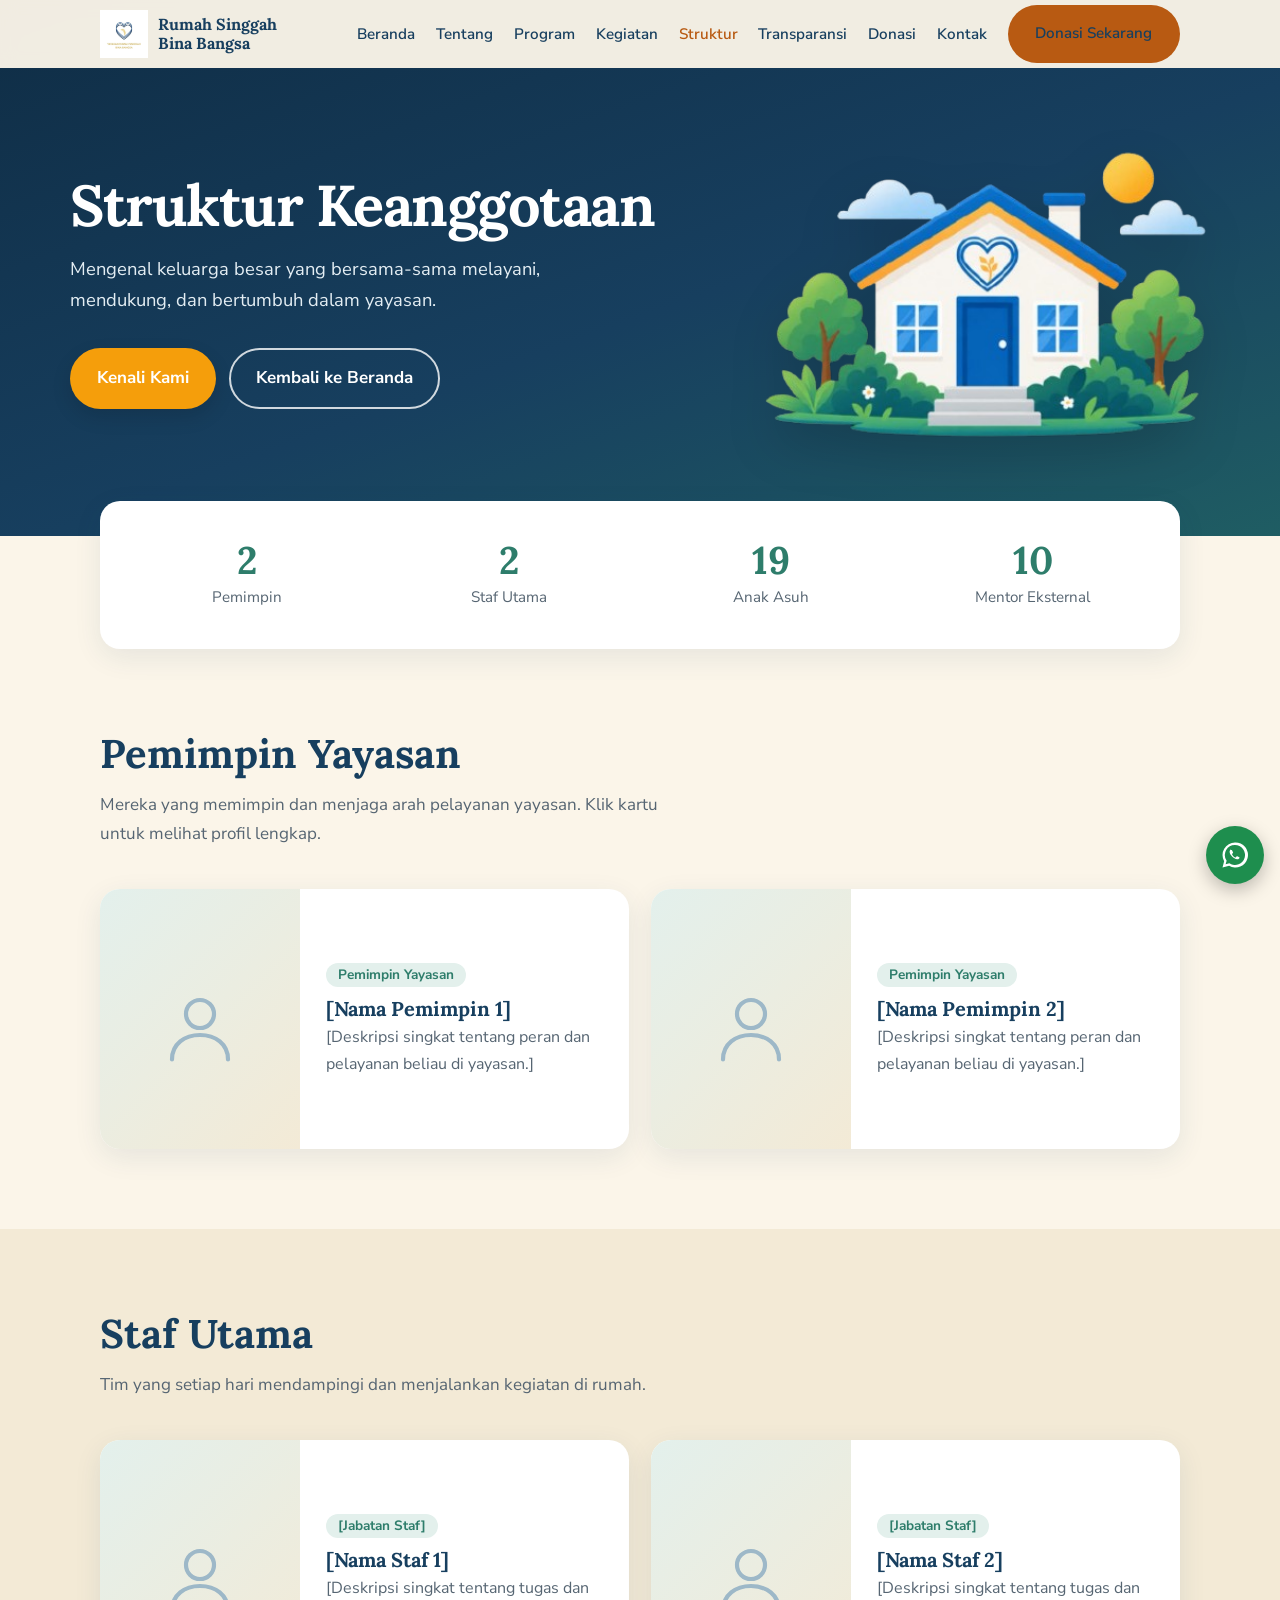
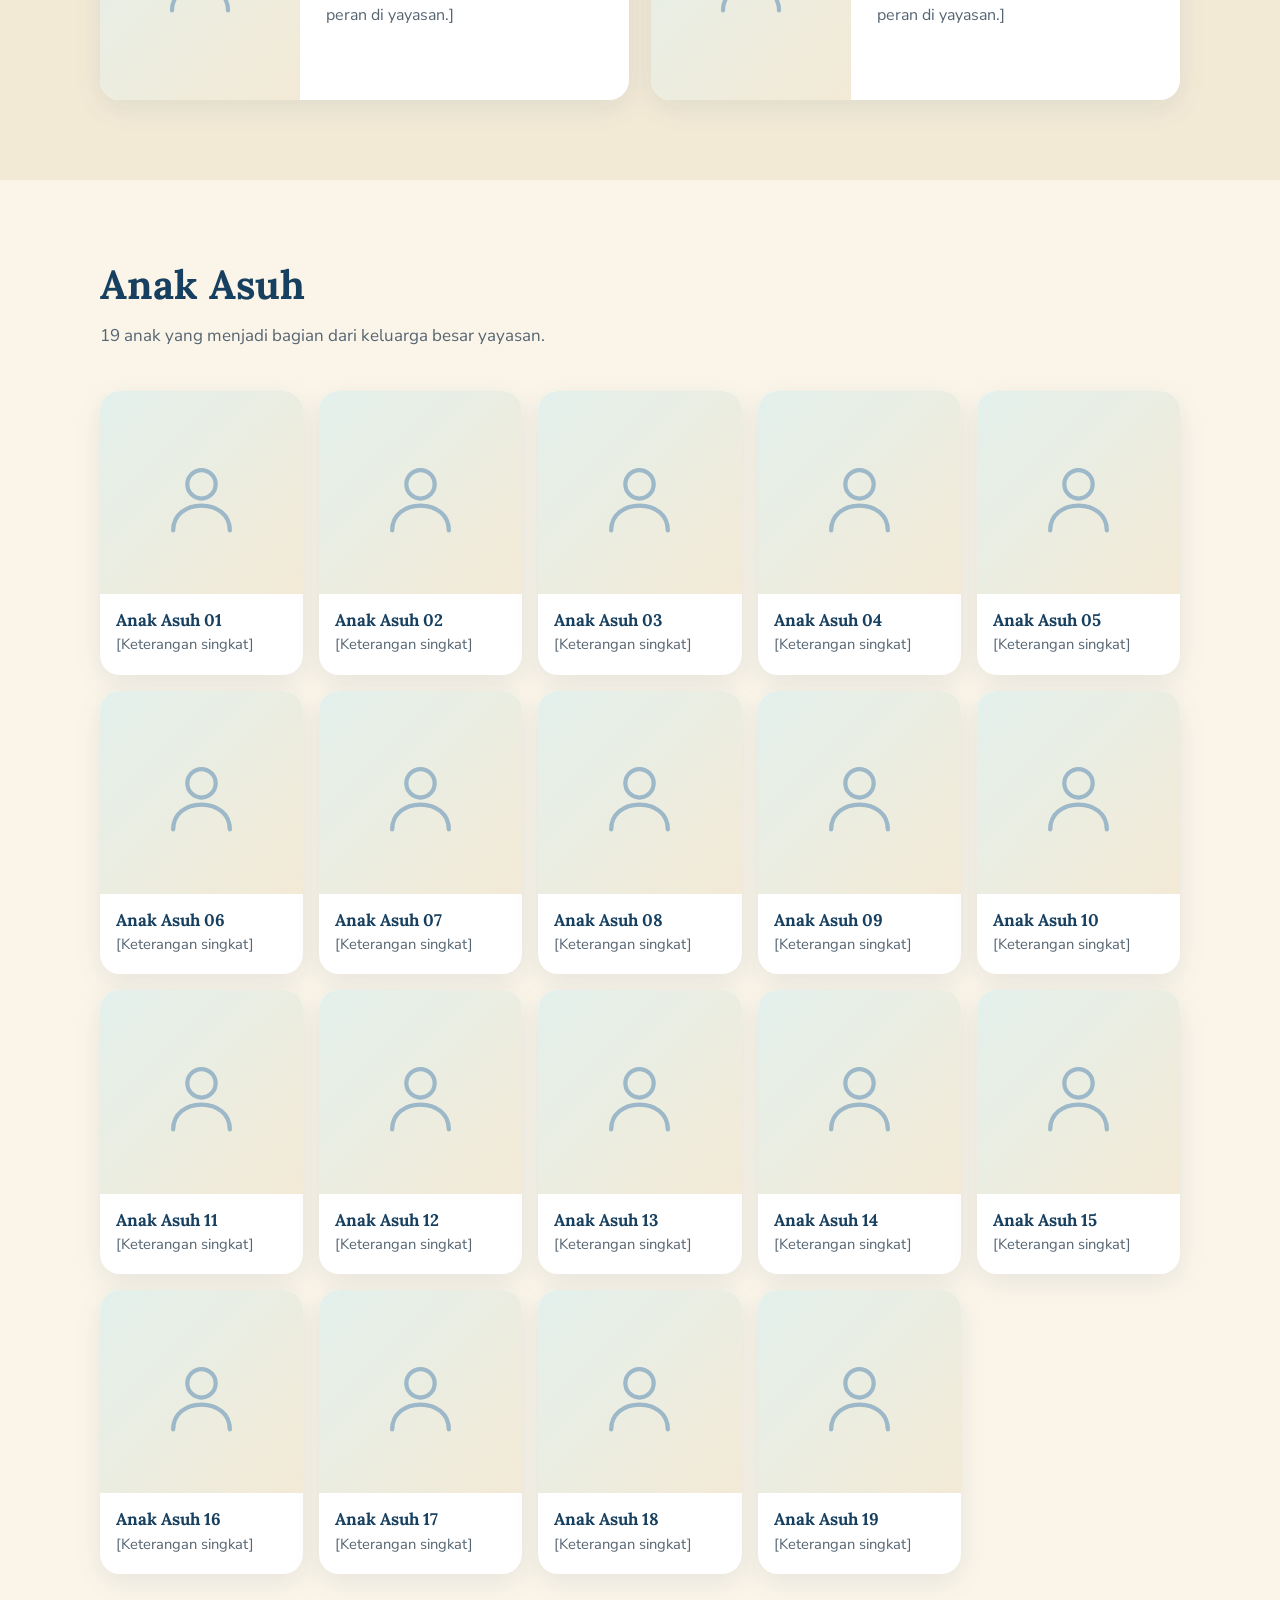
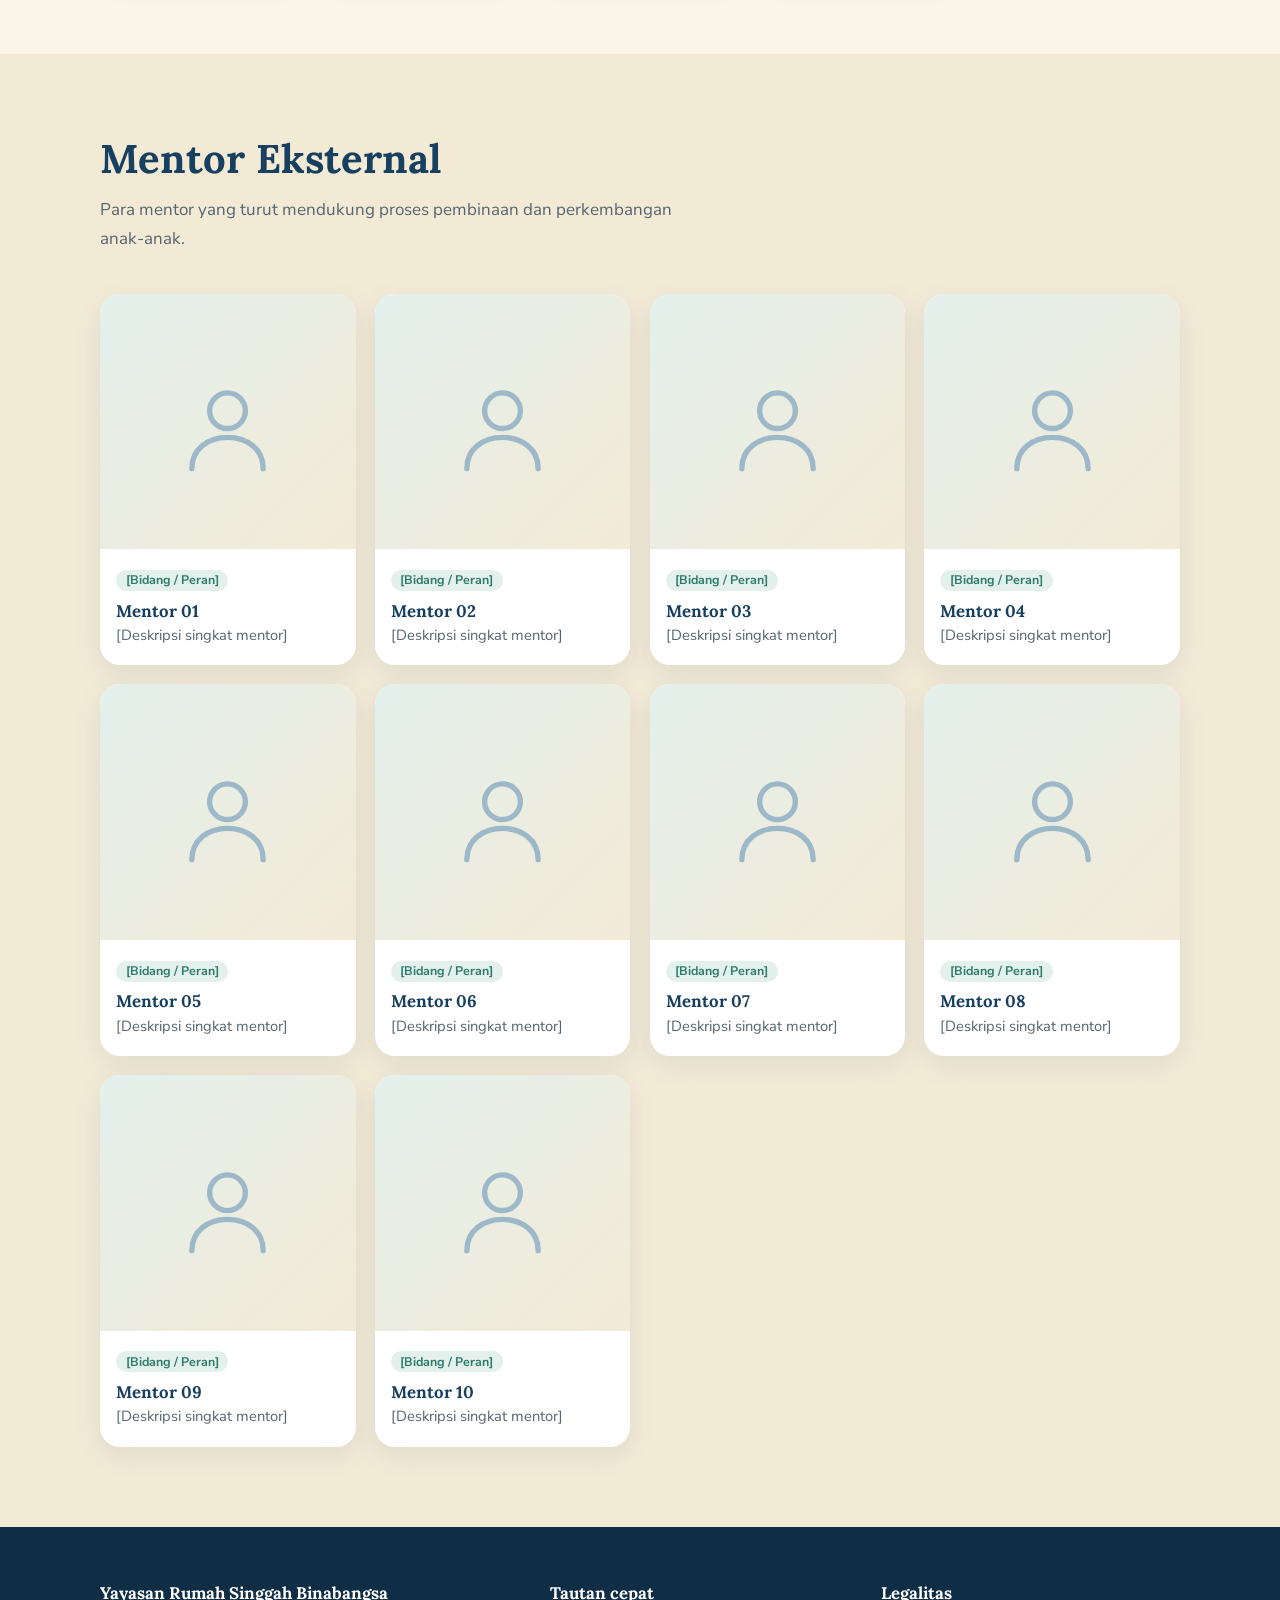
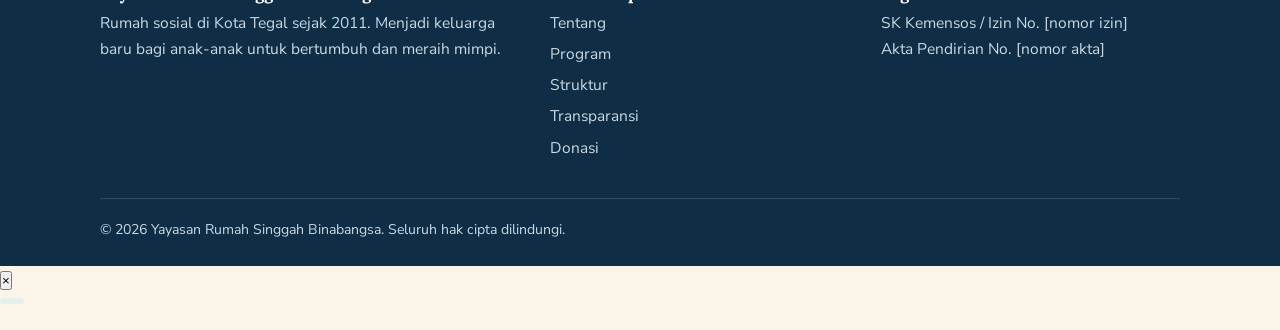
==== commit ea431f04: "Update struktur.html" ====
--- a/struktur.html
+++ b/struktur.html
@@ -12,16 +12,18 @@
 <!-- Urutan sama seperti index.html: style.css dulu, lalu struktur.css -->
 <link rel="stylesheet" href="style.css">
 <link rel="stylesheet" href="struktur.css">
+<!-- Muat halaman tujuan lebih dulu di latar belakang supaya perpindahan instan -->
+<script type="speculationrules">{"prerender":[{"urls":["index.html"],"eagerness":"moderate"}]}</script>
 </head>
 <body>
 
 <!-- ================= HEADER / NAVBAR (sama dengan index.html) ================= -->
 <header>
 <div class="wrap nav">
- <a class="logo" href="index.html" aria-label="Beranda Yayasan Rumah Singgah Bina Bangsa">
-  <img src="Logo.png" alt="Logo Bina Bangsa" width="38" height="38" onclick="tampilkanGambar(event)">
-  <span>Rumah Singgah<br>Bina Bangsa</span>
- </a>
+<div class="logo">
+  <img src="Logo.png" alt="Logo Bina Bangsa" width="38" height="38" onclick="tampilkanGambar()" style="cursor:pointer">
+  <a href="index.html" style="text-decoration:none;color:inherit"><span>Rumah Singgah<br>Bina Bangsa</span></a>
+</div>
  <button class="burger" aria-label="Buka menu" aria-expanded="false" aria-controls="menu"><span></span><span></span><span></span></button>
  <ul class="menu" id="menu">
   <li><a href="index.html#beranda">Beranda</a></li>
@@ -74,27 +76,47 @@
      GANTI: nama (h3), jabatan (span.role), deskripsi (p), foto (src + alt). -->
 <section id="pemimpin">
 <div class="wrap">
- <div class="rv"><h2>Pemimpin Yayasan</h2><p class="lead">Mereka yang memimpin dan menjaga arah pelayanan yayasan.</p></div>
+ <div class="rv"><h2>Pemimpin Yayasan</h2><p class="lead">Mereka yang memimpin dan menjaga arah pelayanan yayasan. Klik kartu untuk melihat profil lengkap.</p></div>
  <div class="grid-orang">
 
   <!-- Pemimpin 1 | foto: images/struktur/pemimpin-1.jpg -->
-  <article class="member member-besar">
+  <article tabindex="0" role="button" aria-haspopup="dialog" aria-label="Lihat profil [Nama Pemimpin 1]" class="member member-besar">
    <div class="foto"><img src="images/struktur/pemimpin-1.jpg" alt="Foto [Nama Pemimpin 1]" loading="lazy"></div>
    <div class="isi">
     <span class="role">Pemimpin Yayasan</span>
     <h3>[Nama Pemimpin 1]</h3>
     <p>[Deskripsi singkat tentang peran dan pelayanan beliau di yayasan.]</p>
    </div>
+  
+    <!-- PROFIL LENGKAP (muncul saat kartu diklik) -->
+    <div class="profil-detail" hidden>
+     <p>[Profil lengkap: perjalanan, peran, dan pelayanan beliau di yayasan. Tulis beberapa kalimat.]</p>
+     <dl>
+      <dt>Bergabung sejak</dt><dd>[Tahun]</dd>
+      <dt>Asal</dt><dd>[Kota asal]</dd>
+      <dt>Motto</dt><dd>[Motto atau kutipan]</dd>
+     </dl>
+    </div>
   </article>
 
   <!-- Pemimpin 2 | foto: images/struktur/pemimpin-2.jpg -->
-  <article class="member member-besar">
+  <article tabindex="0" role="button" aria-haspopup="dialog" aria-label="Lihat profil [Nama Pemimpin 2]" class="member member-besar">
    <div class="foto"><img src="images/struktur/pemimpin-2.jpg" alt="Foto [Nama Pemimpin 2]" loading="lazy"></div>
    <div class="isi">
     <span class="role">Pemimpin Yayasan</span>
     <h3>[Nama Pemimpin 2]</h3>
     <p>[Deskripsi singkat tentang peran dan pelayanan beliau di yayasan.]</p>
    </div>
+  
+    <!-- PROFIL LENGKAP (muncul saat kartu diklik) -->
+    <div class="profil-detail" hidden>
+     <p>[Profil lengkap: perjalanan, peran, dan pelayanan beliau di yayasan. Tulis beberapa kalimat.]</p>
+     <dl>
+      <dt>Bergabung sejak</dt><dd>[Tahun]</dd>
+      <dt>Asal</dt><dd>[Kota asal]</dd>
+      <dt>Motto</dt><dd>[Motto atau kutipan]</dd>
+     </dl>
+    </div>
   </article>
 
  </div>
@@ -108,23 +130,43 @@
  <div class="grid-orang">
 
   <!-- Staf 1 | foto: images/struktur/staf-1.jpg -->
-  <article class="member member-besar">
+  <article tabindex="0" role="button" aria-haspopup="dialog" aria-label="Lihat profil [Nama Staf 1]" class="member member-besar">
    <div class="foto"><img src="images/struktur/staf-1.jpg" alt="Foto [Nama Staf 1]" loading="lazy"></div>
    <div class="isi">
     <span class="role">[Jabatan Staf]</span>
     <h3>[Nama Staf 1]</h3>
     <p>[Deskripsi singkat tentang tugas dan peran di yayasan.]</p>
    </div>
+  
+    <!-- PROFIL LENGKAP (muncul saat kartu diklik) -->
+    <div class="profil-detail" hidden>
+     <p>[Profil lengkap: tugas harian dan peran di yayasan. Tulis beberapa kalimat.]</p>
+     <dl>
+      <dt>Bergabung sejak</dt><dd>[Tahun]</dd>
+      <dt>Asal</dt><dd>[Kota asal]</dd>
+      <dt>Motto</dt><dd>[Motto atau kutipan]</dd>
+     </dl>
+    </div>
   </article>
 
   <!-- Staf 2 | foto: images/struktur/staf-2.jpg -->
-  <article class="member member-besar">
+  <article tabindex="0" role="button" aria-haspopup="dialog" aria-label="Lihat profil [Nama Staf 2]" class="member member-besar">
    <div class="foto"><img src="images/struktur/staf-2.jpg" alt="Foto [Nama Staf 2]" loading="lazy"></div>
    <div class="isi">
     <span class="role">[Jabatan Staf]</span>
     <h3>[Nama Staf 2]</h3>
     <p>[Deskripsi singkat tentang tugas dan peran di yayasan.]</p>
    </div>
+  
+    <!-- PROFIL LENGKAP (muncul saat kartu diklik) -->
+    <div class="profil-detail" hidden>
+     <p>[Profil lengkap: tugas harian dan peran di yayasan. Tulis beberapa kalimat.]</p>
+     <dl>
+      <dt>Bergabung sejak</dt><dd>[Tahun]</dd>
+      <dt>Asal</dt><dd>[Kota asal]</dd>
+      <dt>Motto</dt><dd>[Motto atau kutipan]</dd>
+     </dl>
+    </div>
   </article>
 
  </div>
@@ -139,118 +181,327 @@
  <div class="grid-anak">
 
    <!-- Anak Asuh 01 | foto: images/struktur/anak-01.jpg -->
-   <article class="member member-kecil">
+   <article tabindex="0" role="button" aria-haspopup="dialog" aria-label="Lihat profil Anak Asuh 01" class="member member-kecil">
     <div class="foto"><img src="images/struktur/anak-01.jpg" alt="Foto Anak Asuh 01" loading="lazy"></div>
     <div class="isi"><h3>Anak Asuh 01</h3><p>[Keterangan singkat]</p></div>
-   </article>
+   
+    <!-- PROFIL LENGKAP (muncul saat kartu diklik) -->
+    <div class="profil-detail" hidden>
+     <p>[Cerita singkat tentang anak ini: kepribadian, prestasi, atau kegiatan favorit.]</p>
+     <dl>
+      <dt>Bergabung sejak</dt><dd>[Tahun]</dd>
+      <dt>Sekolah / Kelas</dt><dd>[Sekolah, kelas]</dd>
+      <dt>Hobi</dt><dd>[Hobi]</dd>
+      <dt>Cita-cita</dt><dd>[Cita-cita]</dd>
+     </dl>
+    </div>
+  </article>
 
    <!-- Anak Asuh 02 | foto: images/struktur/anak-02.jpg -->
-   <article class="member member-kecil">
+   <article tabindex="0" role="button" aria-haspopup="dialog" aria-label="Lihat profil Anak Asuh 02" class="member member-kecil">
     <div class="foto"><img src="images/struktur/anak-02.jpg" alt="Foto Anak Asuh 02" loading="lazy"></div>
     <div class="isi"><h3>Anak Asuh 02</h3><p>[Keterangan singkat]</p></div>
-   </article>
+   
+    <!-- PROFIL LENGKAP (muncul saat kartu diklik) -->
+    <div class="profil-detail" hidden>
+     <p>[Cerita singkat tentang anak ini: kepribadian, prestasi, atau kegiatan favorit.]</p>
+     <dl>
+      <dt>Bergabung sejak</dt><dd>[Tahun]</dd>
+      <dt>Sekolah / Kelas</dt><dd>[Sekolah, kelas]</dd>
+      <dt>Hobi</dt><dd>[Hobi]</dd>
+      <dt>Cita-cita</dt><dd>[Cita-cita]</dd>
+     </dl>
+    </div>
+  </article>
 
    <!-- Anak Asuh 03 | foto: images/struktur/anak-03.jpg -->
-   <article class="member member-kecil">
+   <article tabindex="0" role="button" aria-haspopup="dialog" aria-label="Lihat profil Anak Asuh 03" class="member member-kecil">
     <div class="foto"><img src="images/struktur/anak-03.jpg" alt="Foto Anak Asuh 03" loading="lazy"></div>
     <div class="isi"><h3>Anak Asuh 03</h3><p>[Keterangan singkat]</p></div>
-   </article>
+   
+    <!-- PROFIL LENGKAP (muncul saat kartu diklik) -->
+    <div class="profil-detail" hidden>
+     <p>[Cerita singkat tentang anak ini: kepribadian, prestasi, atau kegiatan favorit.]</p>
+     <dl>
+      <dt>Bergabung sejak</dt><dd>[Tahun]</dd>
+      <dt>Sekolah / Kelas</dt><dd>[Sekolah, kelas]</dd>
+      <dt>Hobi</dt><dd>[Hobi]</dd>
+      <dt>Cita-cita</dt><dd>[Cita-cita]</dd>
+     </dl>
+    </div>
+  </article>
 
    <!-- Anak Asuh 04 | foto: images/struktur/anak-04.jpg -->
-   <article class="member member-kecil">
+   <article tabindex="0" role="button" aria-haspopup="dialog" aria-label="Lihat profil Anak Asuh 04" class="member member-kecil">
     <div class="foto"><img src="images/struktur/anak-04.jpg" alt="Foto Anak Asuh 04" loading="lazy"></div>
     <div class="isi"><h3>Anak Asuh 04</h3><p>[Keterangan singkat]</p></div>
-   </article>
+   
+    <!-- PROFIL LENGKAP (muncul saat kartu diklik) -->
+    <div class="profil-detail" hidden>
+     <p>[Cerita singkat tentang anak ini: kepribadian, prestasi, atau kegiatan favorit.]</p>
+     <dl>
+      <dt>Bergabung sejak</dt><dd>[Tahun]</dd>
+      <dt>Sekolah / Kelas</dt><dd>[Sekolah, kelas]</dd>
+      <dt>Hobi</dt><dd>[Hobi]</dd>
+      <dt>Cita-cita</dt><dd>[Cita-cita]</dd>
+     </dl>
+    </div>
+  </article>
 
    <!-- Anak Asuh 05 | foto: images/struktur/anak-05.jpg -->
-   <article class="member member-kecil">
+   <article tabindex="0" role="button" aria-haspopup="dialog" aria-label="Lihat profil Anak Asuh 05" class="member member-kecil">
     <div class="foto"><img src="images/struktur/anak-05.jpg" alt="Foto Anak Asuh 05" loading="lazy"></div>
     <div class="isi"><h3>Anak Asuh 05</h3><p>[Keterangan singkat]</p></div>
-   </article>
+   
+    <!-- PROFIL LENGKAP (muncul saat kartu diklik) -->
+    <div class="profil-detail" hidden>
+     <p>[Cerita singkat tentang anak ini: kepribadian, prestasi, atau kegiatan favorit.]</p>
+     <dl>
+      <dt>Bergabung sejak</dt><dd>[Tahun]</dd>
+      <dt>Sekolah / Kelas</dt><dd>[Sekolah, kelas]</dd>
+      <dt>Hobi</dt><dd>[Hobi]</dd>
+      <dt>Cita-cita</dt><dd>[Cita-cita]</dd>
+     </dl>
+    </div>
+  </article>
 
    <!-- Anak Asuh 06 | foto: images/struktur/anak-06.jpg -->
-   <article class="member member-kecil">
+   <article tabindex="0" role="button" aria-haspopup="dialog" aria-label="Lihat profil Anak Asuh 06" class="member member-kecil">
     <div class="foto"><img src="images/struktur/anak-06.jpg" alt="Foto Anak Asuh 06" loading="lazy"></div>
     <div class="isi"><h3>Anak Asuh 06</h3><p>[Keterangan singkat]</p></div>
-   </article>
+   
+    <!-- PROFIL LENGKAP (muncul saat kartu diklik) -->
+    <div class="profil-detail" hidden>
+     <p>[Cerita singkat tentang anak ini: kepribadian, prestasi, atau kegiatan favorit.]</p>
+     <dl>
+      <dt>Bergabung sejak</dt><dd>[Tahun]</dd>
+      <dt>Sekolah / Kelas</dt><dd>[Sekolah, kelas]</dd>
+      <dt>Hobi</dt><dd>[Hobi]</dd>
+      <dt>Cita-cita</dt><dd>[Cita-cita]</dd>
+     </dl>
+    </div>
+  </article>
 
    <!-- Anak Asuh 07 | foto: images/struktur/anak-07.jpg -->
-   <article class="member member-kecil">
+   <article tabindex="0" role="button" aria-haspopup="dialog" aria-label="Lihat profil Anak Asuh 07" class="member member-kecil">
     <div class="foto"><img src="images/struktur/anak-07.jpg" alt="Foto Anak Asuh 07" loading="lazy"></div>
     <div class="isi"><h3>Anak Asuh 07</h3><p>[Keterangan singkat]</p></div>
-   </article>
+   
+    <!-- PROFIL LENGKAP (muncul saat kartu diklik) -->
+    <div class="profil-detail" hidden>
+     <p>[Cerita singkat tentang anak ini: kepribadian, prestasi, atau kegiatan favorit.]</p>
+     <dl>
+      <dt>Bergabung sejak</dt><dd>[Tahun]</dd>
+      <dt>Sekolah / Kelas</dt><dd>[Sekolah, kelas]</dd>
+      <dt>Hobi</dt><dd>[Hobi]</dd>
+      <dt>Cita-cita</dt><dd>[Cita-cita]</dd>
+     </dl>
+    </div>
+  </article>
 
    <!-- Anak Asuh 08 | foto: images/struktur/anak-08.jpg -->
-   <article class="member member-kecil">
+   <article tabindex="0" role="button" aria-haspopup="dialog" aria-label="Lihat profil Anak Asuh 08" class="member member-kecil">
     <div class="foto"><img src="images/struktur/anak-08.jpg" alt="Foto Anak Asuh 08" loading="lazy"></div>
     <div class="isi"><h3>Anak Asuh 08</h3><p>[Keterangan singkat]</p></div>
-   </article>
+   
+    <!-- PROFIL LENGKAP (muncul saat kartu diklik) -->
+    <div class="profil-detail" hidden>
+     <p>[Cerita singkat tentang anak ini: kepribadian, prestasi, atau kegiatan favorit.]</p>
+     <dl>
+      <dt>Bergabung sejak</dt><dd>[Tahun]</dd>
+      <dt>Sekolah / Kelas</dt><dd>[Sekolah, kelas]</dd>
+      <dt>Hobi</dt><dd>[Hobi]</dd>
+      <dt>Cita-cita</dt><dd>[Cita-cita]</dd>
+     </dl>
+    </div>
+  </article>
 
    <!-- Anak Asuh 09 | foto: images/struktur/anak-09.jpg -->
-   <article class="member member-kecil">
+   <article tabindex="0" role="button" aria-haspopup="dialog" aria-label="Lihat profil Anak Asuh 09" class="member member-kecil">
     <div class="foto"><img src="images/struktur/anak-09.jpg" alt="Foto Anak Asuh 09" loading="lazy"></div>
     <div class="isi"><h3>Anak Asuh 09</h3><p>[Keterangan singkat]</p></div>
-   </article>
+   
+    <!-- PROFIL LENGKAP (muncul saat kartu diklik) -->
+    <div class="profil-detail" hidden>
+     <p>[Cerita singkat tentang anak ini: kepribadian, prestasi, atau kegiatan favorit.]</p>
+     <dl>
+      <dt>Bergabung sejak</dt><dd>[Tahun]</dd>
+      <dt>Sekolah / Kelas</dt><dd>[Sekolah, kelas]</dd>
+      <dt>Hobi</dt><dd>[Hobi]</dd>
+      <dt>Cita-cita</dt><dd>[Cita-cita]</dd>
+     </dl>
+    </div>
+  </article>
 
    <!-- Anak Asuh 10 | foto: images/struktur/anak-10.jpg -->
-   <article class="member member-kecil">
+   <article tabindex="0" role="button" aria-haspopup="dialog" aria-label="Lihat profil Anak Asuh 10" class="member member-kecil">
     <div class="foto"><img src="images/struktur/anak-10.jpg" alt="Foto Anak Asuh 10" loading="lazy"></div>
     <div class="isi"><h3>Anak Asuh 10</h3><p>[Keterangan singkat]</p></div>
-   </article>
+   
+    <!-- PROFIL LENGKAP (muncul saat kartu diklik) -->
+    <div class="profil-detail" hidden>
+     <p>[Cerita singkat tentang anak ini: kepribadian, prestasi, atau kegiatan favorit.]</p>
+     <dl>
+      <dt>Bergabung sejak</dt><dd>[Tahun]</dd>
+      <dt>Sekolah / Kelas</dt><dd>[Sekolah, kelas]</dd>
+      <dt>Hobi</dt><dd>[Hobi]</dd>
+      <dt>Cita-cita</dt><dd>[Cita-cita]</dd>
+     </dl>
+    </div>
+  </article>
 
    <!-- Anak Asuh 11 | foto: images/struktur/anak-11.jpg -->
-   <article class="member member-kecil">
+   <article tabindex="0" role="button" aria-haspopup="dialog" aria-label="Lihat profil Anak Asuh 11" class="member member-kecil">
     <div class="foto"><img src="images/struktur/anak-11.jpg" alt="Foto Anak Asuh 11" loading="lazy"></div>
     <div class="isi"><h3>Anak Asuh 11</h3><p>[Keterangan singkat]</p></div>
-   </article>
+   
+    <!-- PROFIL LENGKAP (muncul saat kartu diklik) -->
+    <div class="profil-detail" hidden>
+     <p>[Cerita singkat tentang anak ini: kepribadian, prestasi, atau kegiatan favorit.]</p>
+     <dl>
+      <dt>Bergabung sejak</dt><dd>[Tahun]</dd>
+      <dt>Sekolah / Kelas</dt><dd>[Sekolah, kelas]</dd>
+      <dt>Hobi</dt><dd>[Hobi]</dd>
+      <dt>Cita-cita</dt><dd>[Cita-cita]</dd>
+     </dl>
+    </div>
+  </article>
 
    <!-- Anak Asuh 12 | foto: images/struktur/anak-12.jpg -->
-   <article class="member member-kecil">
+   <article tabindex="0" role="button" aria-haspopup="dialog" aria-label="Lihat profil Anak Asuh 12" class="member member-kecil">
     <div class="foto"><img src="images/struktur/anak-12.jpg" alt="Foto Anak Asuh 12" loading="lazy"></div>
     <div class="isi"><h3>Anak Asuh 12</h3><p>[Keterangan singkat]</p></div>
-   </article>
+   
+    <!-- PROFIL LENGKAP (muncul saat kartu diklik) -->
+    <div class="profil-detail" hidden>
+     <p>[Cerita singkat tentang anak ini: kepribadian, prestasi, atau kegiatan favorit.]</p>
+     <dl>
+      <dt>Bergabung sejak</dt><dd>[Tahun]</dd>
+      <dt>Sekolah / Kelas</dt><dd>[Sekolah, kelas]</dd>
+      <dt>Hobi</dt><dd>[Hobi]</dd>
+      <dt>Cita-cita</dt><dd>[Cita-cita]</dd>
+     </dl>
+    </div>
+  </article>
 
    <!-- Anak Asuh 13 | foto: images/struktur/anak-13.jpg -->
-   <article class="member member-kecil">
+   <article tabindex="0" role="button" aria-haspopup="dialog" aria-label="Lihat profil Anak Asuh 13" class="member member-kecil">
     <div class="foto"><img src="images/struktur/anak-13.jpg" alt="Foto Anak Asuh 13" loading="lazy"></div>
     <div class="isi"><h3>Anak Asuh 13</h3><p>[Keterangan singkat]</p></div>
-   </article>
+   
+    <!-- PROFIL LENGKAP (muncul saat kartu diklik) -->
+    <div class="profil-detail" hidden>
+     <p>[Cerita singkat tentang anak ini: kepribadian, prestasi, atau kegiatan favorit.]</p>
+     <dl>
+      <dt>Bergabung sejak</dt><dd>[Tahun]</dd>
+      <dt>Sekolah / Kelas</dt><dd>[Sekolah, kelas]</dd>
+      <dt>Hobi</dt><dd>[Hobi]</dd>
+      <dt>Cita-cita</dt><dd>[Cita-cita]</dd>
+     </dl>
+    </div>
+  </article>
 
    <!-- Anak Asuh 14 | foto: images/struktur/anak-14.jpg -->
-   <article class="member member-kecil">
+   <article tabindex="0" role="button" aria-haspopup="dialog" aria-label="Lihat profil Anak Asuh 14" class="member member-kecil">
     <div class="foto"><img src="images/struktur/anak-14.jpg" alt="Foto Anak Asuh 14" loading="lazy"></div>
     <div class="isi"><h3>Anak Asuh 14</h3><p>[Keterangan singkat]</p></div>
-   </article>
+   
+    <!-- PROFIL LENGKAP (muncul saat kartu diklik) -->
+    <div class="profil-detail" hidden>
+     <p>[Cerita singkat tentang anak ini: kepribadian, prestasi, atau kegiatan favorit.]</p>
+     <dl>
+      <dt>Bergabung sejak</dt><dd>[Tahun]</dd>
+      <dt>Sekolah / Kelas</dt><dd>[Sekolah, kelas]</dd>
+      <dt>Hobi</dt><dd>[Hobi]</dd>
+      <dt>Cita-cita</dt><dd>[Cita-cita]</dd>
+     </dl>
+    </div>
+  </article>
 
    <!-- Anak Asuh 15 | foto: images/struktur/anak-15.jpg -->
-   <article class="member member-kecil">
+   <article tabindex="0" role="button" aria-haspopup="dialog" aria-label="Lihat profil Anak Asuh 15" class="member member-kecil">
     <div class="foto"><img src="images/struktur/anak-15.jpg" alt="Foto Anak Asuh 15" loading="lazy"></div>
     <div class="isi"><h3>Anak Asuh 15</h3><p>[Keterangan singkat]</p></div>
-   </article>
+   
+    <!-- PROFIL LENGKAP (muncul saat kartu diklik) -->
+    <div class="profil-detail" hidden>
+     <p>[Cerita singkat tentang anak ini: kepribadian, prestasi, atau kegiatan favorit.]</p>
+     <dl>
+      <dt>Bergabung sejak</dt><dd>[Tahun]</dd>
+      <dt>Sekolah / Kelas</dt><dd>[Sekolah, kelas]</dd>
+      <dt>Hobi</dt><dd>[Hobi]</dd>
+      <dt>Cita-cita</dt><dd>[Cita-cita]</dd>
+     </dl>
+    </div>
+  </article>
 
    <!-- Anak Asuh 16 | foto: images/struktur/anak-16.jpg -->
-   <article class="member member-kecil">
+   <article tabindex="0" role="button" aria-haspopup="dialog" aria-label="Lihat profil Anak Asuh 16" class="member member-kecil">
     <div class="foto"><img src="images/struktur/anak-16.jpg" alt="Foto Anak Asuh 16" loading="lazy"></div>
     <div class="isi"><h3>Anak Asuh 16</h3><p>[Keterangan singkat]</p></div>
-   </article>
+   
+    <!-- PROFIL LENGKAP (muncul saat kartu diklik) -->
+    <div class="profil-detail" hidden>
+     <p>[Cerita singkat tentang anak ini: kepribadian, prestasi, atau kegiatan favorit.]</p>
+     <dl>
+      <dt>Bergabung sejak</dt><dd>[Tahun]</dd>
+      <dt>Sekolah / Kelas</dt><dd>[Sekolah, kelas]</dd>
+      <dt>Hobi</dt><dd>[Hobi]</dd>
+      <dt>Cita-cita</dt><dd>[Cita-cita]</dd>
+     </dl>
+    </div>
+  </article>
 
    <!-- Anak Asuh 17 | foto: images/struktur/anak-17.jpg -->
-   <article class="member member-kecil">
+   <article tabindex="0" role="button" aria-haspopup="dialog" aria-label="Lihat profil Anak Asuh 17" class="member member-kecil">
     <div class="foto"><img src="images/struktur/anak-17.jpg" alt="Foto Anak Asuh 17" loading="lazy"></div>
     <div class="isi"><h3>Anak Asuh 17</h3><p>[Keterangan singkat]</p></div>
-   </article>
+   
+    <!-- PROFIL LENGKAP (muncul saat kartu diklik) -->
+    <div class="profil-detail" hidden>
+     <p>[Cerita singkat tentang anak ini: kepribadian, prestasi, atau kegiatan favorit.]</p>
+     <dl>
+      <dt>Bergabung sejak</dt><dd>[Tahun]</dd>
+      <dt>Sekolah / Kelas</dt><dd>[Sekolah, kelas]</dd>
+      <dt>Hobi</dt><dd>[Hobi]</dd>
+      <dt>Cita-cita</dt><dd>[Cita-cita]</dd>
+     </dl>
+    </div>
+  </article>
 
    <!-- Anak Asuh 18 | foto: images/struktur/anak-18.jpg -->
-   <article class="member member-kecil">
+   <article tabindex="0" role="button" aria-haspopup="dialog" aria-label="Lihat profil Anak Asuh 18" class="member member-kecil">
     <div class="foto"><img src="images/struktur/anak-18.jpg" alt="Foto Anak Asuh 18" loading="lazy"></div>
     <div class="isi"><h3>Anak Asuh 18</h3><p>[Keterangan singkat]</p></div>
-   </article>
+   
+    <!-- PROFIL LENGKAP (muncul saat kartu diklik) -->
+    <div class="profil-detail" hidden>
+     <p>[Cerita singkat tentang anak ini: kepribadian, prestasi, atau kegiatan favorit.]</p>
+     <dl>
+      <dt>Bergabung sejak</dt><dd>[Tahun]</dd>
+      <dt>Sekolah / Kelas</dt><dd>[Sekolah, kelas]</dd>
+      <dt>Hobi</dt><dd>[Hobi]</dd>
+      <dt>Cita-cita</dt><dd>[Cita-cita]</dd>
+     </dl>
+    </div>
+  </article>
 
    <!-- Anak Asuh 19 | foto: images/struktur/anak-19.jpg -->
-   <article class="member member-kecil">
+   <article tabindex="0" role="button" aria-haspopup="dialog" aria-label="Lihat profil Anak Asuh 19" class="member member-kecil">
     <div class="foto"><img src="images/struktur/anak-19.jpg" alt="Foto Anak Asuh 19" loading="lazy"></div>
     <div class="isi"><h3>Anak Asuh 19</h3><p>[Keterangan singkat]</p></div>
-   </article>
+   
+    <!-- PROFIL LENGKAP (muncul saat kartu diklik) -->
+    <div class="profil-detail" hidden>
+     <p>[Cerita singkat tentang anak ini: kepribadian, prestasi, atau kegiatan favorit.]</p>
+     <dl>
+      <dt>Bergabung sejak</dt><dd>[Tahun]</dd>
+      <dt>Sekolah / Kelas</dt><dd>[Sekolah, kelas]</dd>
+      <dt>Hobi</dt><dd>[Hobi]</dd>
+      <dt>Cita-cita</dt><dd>[Cita-cita]</dd>
+     </dl>
+    </div>
+  </article>
 
  </div>
 </div>
@@ -264,64 +515,164 @@
  <div class="grid-mentor">
 
    <!-- Mentor 01 | foto: images/struktur/mentor-01.jpg -->
-   <article class="member member-kecil">
+   <article tabindex="0" role="button" aria-haspopup="dialog" aria-label="Lihat profil Mentor 01" class="member member-kecil">
     <div class="foto"><img src="images/struktur/mentor-01.jpg" alt="Foto Mentor 01" loading="lazy"></div>
     <div class="isi"><span class="role">[Bidang / Peran]</span><h3>Mentor 01</h3><p>[Deskripsi singkat mentor]</p></div>
-   </article>
+   
+    <!-- PROFIL LENGKAP (muncul saat kartu diklik) -->
+    <div class="profil-detail" hidden>
+     <p>[Profil lengkap mentor: latar belakang dan kontribusinya bagi anak-anak.]</p>
+     <dl>
+      <dt>Bidang</dt><dd>[Bidang keahlian]</dd>
+      <dt>Mendampingi sejak</dt><dd>[Tahun]</dd>
+      <dt>Kegiatan</dt><dd>[Kegiatan yang dibimbing]</dd>
+     </dl>
+    </div>
+  </article>
 
    <!-- Mentor 02 | foto: images/struktur/mentor-02.jpg -->
-   <article class="member member-kecil">
+   <article tabindex="0" role="button" aria-haspopup="dialog" aria-label="Lihat profil Mentor 02" class="member member-kecil">
     <div class="foto"><img src="images/struktur/mentor-02.jpg" alt="Foto Mentor 02" loading="lazy"></div>
     <div class="isi"><span class="role">[Bidang / Peran]</span><h3>Mentor 02</h3><p>[Deskripsi singkat mentor]</p></div>
-   </article>
+   
+    <!-- PROFIL LENGKAP (muncul saat kartu diklik) -->
+    <div class="profil-detail" hidden>
+     <p>[Profil lengkap mentor: latar belakang dan kontribusinya bagi anak-anak.]</p>
+     <dl>
+      <dt>Bidang</dt><dd>[Bidang keahlian]</dd>
+      <dt>Mendampingi sejak</dt><dd>[Tahun]</dd>
+      <dt>Kegiatan</dt><dd>[Kegiatan yang dibimbing]</dd>
+     </dl>
+    </div>
+  </article>
 
    <!-- Mentor 03 | foto: images/struktur/mentor-03.jpg -->
-   <article class="member member-kecil">
+   <article tabindex="0" role="button" aria-haspopup="dialog" aria-label="Lihat profil Mentor 03" class="member member-kecil">
     <div class="foto"><img src="images/struktur/mentor-03.jpg" alt="Foto Mentor 03" loading="lazy"></div>
     <div class="isi"><span class="role">[Bidang / Peran]</span><h3>Mentor 03</h3><p>[Deskripsi singkat mentor]</p></div>
-   </article>
+   
+    <!-- PROFIL LENGKAP (muncul saat kartu diklik) -->
+    <div class="profil-detail" hidden>
+     <p>[Profil lengkap mentor: latar belakang dan kontribusinya bagi anak-anak.]</p>
+     <dl>
+      <dt>Bidang</dt><dd>[Bidang keahlian]</dd>
+      <dt>Mendampingi sejak</dt><dd>[Tahun]</dd>
+      <dt>Kegiatan</dt><dd>[Kegiatan yang dibimbing]</dd>
+     </dl>
+    </div>
+  </article>
 
    <!-- Mentor 04 | foto: images/struktur/mentor-04.jpg -->
-   <article class="member member-kecil">
+   <article tabindex="0" role="button" aria-haspopup="dialog" aria-label="Lihat profil Mentor 04" class="member member-kecil">
     <div class="foto"><img src="images/struktur/mentor-04.jpg" alt="Foto Mentor 04" loading="lazy"></div>
     <div class="isi"><span class="role">[Bidang / Peran]</span><h3>Mentor 04</h3><p>[Deskripsi singkat mentor]</p></div>
-   </article>
+   
+    <!-- PROFIL LENGKAP (muncul saat kartu diklik) -->
+    <div class="profil-detail" hidden>
+     <p>[Profil lengkap mentor: latar belakang dan kontribusinya bagi anak-anak.]</p>
+     <dl>
+      <dt>Bidang</dt><dd>[Bidang keahlian]</dd>
+      <dt>Mendampingi sejak</dt><dd>[Tahun]</dd>
+      <dt>Kegiatan</dt><dd>[Kegiatan yang dibimbing]</dd>
+     </dl>
+    </div>
+  </article>
 
    <!-- Mentor 05 | foto: images/struktur/mentor-05.jpg -->
-   <article class="member member-kecil">
+   <article tabindex="0" role="button" aria-haspopup="dialog" aria-label="Lihat profil Mentor 05" class="member member-kecil">
     <div class="foto"><img src="images/struktur/mentor-05.jpg" alt="Foto Mentor 05" loading="lazy"></div>
     <div class="isi"><span class="role">[Bidang / Peran]</span><h3>Mentor 05</h3><p>[Deskripsi singkat mentor]</p></div>
-   </article>
+   
+    <!-- PROFIL LENGKAP (muncul saat kartu diklik) -->
+    <div class="profil-detail" hidden>
+     <p>[Profil lengkap mentor: latar belakang dan kontribusinya bagi anak-anak.]</p>
+     <dl>
+      <dt>Bidang</dt><dd>[Bidang keahlian]</dd>
+      <dt>Mendampingi sejak</dt><dd>[Tahun]</dd>
+      <dt>Kegiatan</dt><dd>[Kegiatan yang dibimbing]</dd>
+     </dl>
+    </div>
+  </article>
 
    <!-- Mentor 06 | foto: images/struktur/mentor-06.jpg -->
-   <article class="member member-kecil">
+   <article tabindex="0" role="button" aria-haspopup="dialog" aria-label="Lihat profil Mentor 06" class="member member-kecil">
     <div class="foto"><img src="images/struktur/mentor-06.jpg" alt="Foto Mentor 06" loading="lazy"></div>
     <div class="isi"><span class="role">[Bidang / Peran]</span><h3>Mentor 06</h3><p>[Deskripsi singkat mentor]</p></div>
-   </article>
+   
+    <!-- PROFIL LENGKAP (muncul saat kartu diklik) -->
+    <div class="profil-detail" hidden>
+     <p>[Profil lengkap mentor: latar belakang dan kontribusinya bagi anak-anak.]</p>
+     <dl>
+      <dt>Bidang</dt><dd>[Bidang keahlian]</dd>
+      <dt>Mendampingi sejak</dt><dd>[Tahun]</dd>
+      <dt>Kegiatan</dt><dd>[Kegiatan yang dibimbing]</dd>
+     </dl>
+    </div>
+  </article>
 
    <!-- Mentor 07 | foto: images/struktur/mentor-07.jpg -->
-   <article class="member member-kecil">
+   <article tabindex="0" role="button" aria-haspopup="dialog" aria-label="Lihat profil Mentor 07" class="member member-kecil">
     <div class="foto"><img src="images/struktur/mentor-07.jpg" alt="Foto Mentor 07" loading="lazy"></div>
     <div class="isi"><span class="role">[Bidang / Peran]</span><h3>Mentor 07</h3><p>[Deskripsi singkat mentor]</p></div>
-   </article>
+   
+    <!-- PROFIL LENGKAP (muncul saat kartu diklik) -->
+    <div class="profil-detail" hidden>
+     <p>[Profil lengkap mentor: latar belakang dan kontribusinya bagi anak-anak.]</p>
+     <dl>
+      <dt>Bidang</dt><dd>[Bidang keahlian]</dd>
+      <dt>Mendampingi sejak</dt><dd>[Tahun]</dd>
+      <dt>Kegiatan</dt><dd>[Kegiatan yang dibimbing]</dd>
+     </dl>
+    </div>
+  </article>
 
    <!-- Mentor 08 | foto: images/struktur/mentor-08.jpg -->
-   <article class="member member-kecil">
+   <article tabindex="0" role="button" aria-haspopup="dialog" aria-label="Lihat profil Mentor 08" class="member member-kecil">
     <div class="foto"><img src="images/struktur/mentor-08.jpg" alt="Foto Mentor 08" loading="lazy"></div>
     <div class="isi"><span class="role">[Bidang / Peran]</span><h3>Mentor 08</h3><p>[Deskripsi singkat mentor]</p></div>
-   </article>
+   
+    <!-- PROFIL LENGKAP (muncul saat kartu diklik) -->
+    <div class="profil-detail" hidden>
+     <p>[Profil lengkap mentor: latar belakang dan kontribusinya bagi anak-anak.]</p>
+     <dl>
+      <dt>Bidang</dt><dd>[Bidang keahlian]</dd>
+      <dt>Mendampingi sejak</dt><dd>[Tahun]</dd>
+      <dt>Kegiatan</dt><dd>[Kegiatan yang dibimbing]</dd>
+     </dl>
+    </div>
+  </article>
 
    <!-- Mentor 09 | foto: images/struktur/mentor-09.jpg -->
-   <article class="member member-kecil">
+   <article tabindex="0" role="button" aria-haspopup="dialog" aria-label="Lihat profil Mentor 09" class="member member-kecil">
     <div class="foto"><img src="images/struktur/mentor-09.jpg" alt="Foto Mentor 09" loading="lazy"></div>
     <div class="isi"><span class="role">[Bidang / Peran]</span><h3>Mentor 09</h3><p>[Deskripsi singkat mentor]</p></div>
-   </article>
+   
+    <!-- PROFIL LENGKAP (muncul saat kartu diklik) -->
+    <div class="profil-detail" hidden>
+     <p>[Profil lengkap mentor: latar belakang dan kontribusinya bagi anak-anak.]</p>
+     <dl>
+      <dt>Bidang</dt><dd>[Bidang keahlian]</dd>
+      <dt>Mendampingi sejak</dt><dd>[Tahun]</dd>
+      <dt>Kegiatan</dt><dd>[Kegiatan yang dibimbing]</dd>
+     </dl>
+    </div>
+  </article>
 
    <!-- Mentor 10 | foto: images/struktur/mentor-10.jpg -->
-   <article class="member member-kecil">
+   <article tabindex="0" role="button" aria-haspopup="dialog" aria-label="Lihat profil Mentor 10" class="member member-kecil">
     <div class="foto"><img src="images/struktur/mentor-10.jpg" alt="Foto Mentor 10" loading="lazy"></div>
     <div class="isi"><span class="role">[Bidang / Peran]</span><h3>Mentor 10</h3><p>[Deskripsi singkat mentor]</p></div>
-   </article>
+   
+    <!-- PROFIL LENGKAP (muncul saat kartu diklik) -->
+    <div class="profil-detail" hidden>
+     <p>[Profil lengkap mentor: latar belakang dan kontribusinya bagi anak-anak.]</p>
+     <dl>
+      <dt>Bidang</dt><dd>[Bidang keahlian]</dd>
+      <dt>Mendampingi sejak</dt><dd>[Tahun]</dd>
+      <dt>Kegiatan</dt><dd>[Kegiatan yang dibimbing]</dd>
+     </dl>
+    </div>
+  </article>
 
  </div>
 </div>
@@ -345,14 +696,25 @@
 <!-- Tombol WhatsApp melayang (sama dengan index.html) -->
 <a class="wa" id="wafloat" href="#" target="_blank" rel="noopener" aria-label="Chat WhatsApp"><svg viewBox="0 0 24 24"><path d="M12 2a10 10 0 00-8.7 14.9L2 22l5.3-1.4A10 10 0 1012 2zm0 2a8 8 0 11-4.2 14.800l-.3-.2-3 .8.8-2.900-.2-.3A8 8 0 0112 4z"/><path d="M8.500 7.500c-.3.3-.8 1-.8 1.800 0 2.400 3.200 5.700 6 6 .8.100 1.500-.4 1.800-.8.200-.3.100-.6-.1-.7l-1.500-.8c-.3-.1-.5 0-.7.200l-.5.600c-.2.200-.4.200-.6.100-1-.5-2-1.500-2.400-2.400-.1-.2 0-.4.100-.5l.5-.6c.2-.2.200-.4.100-.6l-.7-1.500c-.1-.3-.5-.4-.7-.2z"/></svg></a>
 
+
+<!-- ================= POPUP PROFIL =================
+     Isinya diisi otomatis oleh JavaScript dari kartu yang diklik. Tidak perlu diubah. -->
+<div class="modal-profil" id="modalProfil" role="dialog" aria-modal="true" aria-labelledby="mpNama">
+ <div class="mp-kartu">
+  <button class="mp-tutup" type="button" aria-label="Tutup profil">&times;</button>
+  <div class="foto mp-foto" id="mpFoto"></div>
+  <div class="mp-isi">
+   <span class="role" id="mpRole"></span>
+   <h3 id="mpNama"></h3>
+   <div id="mpDetail"></div>
+  </div>
+ </div>
+</div>
+
 <script>
 /* Popup logo */
-function tampilkanGambar(e){
-  if(e){e.preventDefault();e.stopPropagation();}
-  document.getElementById("popup").style.display="flex";
-}
+function tampilkanGambar(){document.getElementById("popup").style.display="flex"}
 function tutupGambar(){document.getElementById("popup").style.display="none"}
-document.addEventListener('keydown',e=>{if(e.key==='Escape')tutupGambar()});
 
 /* Nomor WhatsApp: angka saja, tanpa +, spasi, atau tanda hubung */
 const WA='62895383246045';
@@ -379,6 +741,33 @@
  else el.classList.add('in');
 }),{threshold:.25});
 document.querySelectorAll('[data-n],.rv').forEach(el=>io.observe(el));
+
+/* ===== Popup profil: klik kartu anggota ===== */
+const mp=document.getElementById('modalProfil');
+let kartuAsal=null;
+function bukaProfil(kartu){
+ kartuAsal=kartu;
+ const img=kartu.querySelector('.foto img'),role=kartu.querySelector('.role'),det=kartu.querySelector('.profil-detail');
+ const foto=document.getElementById('mpFoto'),r=document.getElementById('mpRole');
+ foto.innerHTML='';
+ if(img){const i=document.createElement('img');i.src=img.src;i.alt=img.alt;i.addEventListener('error',()=>i.remove());foto.appendChild(i)}
+ r.textContent=role?role.textContent:'';r.style.display=role?'inline-block':'none';
+ document.getElementById('mpNama').textContent=kartu.querySelector('h3').textContent;
+ document.getElementById('mpDetail').innerHTML=det?det.innerHTML:'';
+ mp.classList.add('buka');document.body.classList.add('modal-terbuka');
+ mp.querySelector('.mp-kartu').scrollTop=0;
+ mp.querySelector('.mp-tutup').focus();
+}
+function tutupProfil(){
+ mp.classList.remove('buka');document.body.classList.remove('modal-terbuka');
+ if(kartuAsal)kartuAsal.focus({preventScroll:true});
+}
+document.querySelectorAll('.member').forEach(k=>{
+ k.addEventListener('click',()=>bukaProfil(k));
+ k.addEventListener('keydown',e=>{if(e.key==='Enter'||e.key===' '){e.preventDefault();bukaProfil(k)}});
+});
+mp.addEventListener('click',e=>{if(e.target===mp||e.target.closest('.mp-tutup'))tutupProfil()});
+document.addEventListener('keydown',e=>{if(e.key==='Escape'&&mp.classList.contains('buka'))tutupProfil()});
 </script>
 </body>
-</html>+</html>
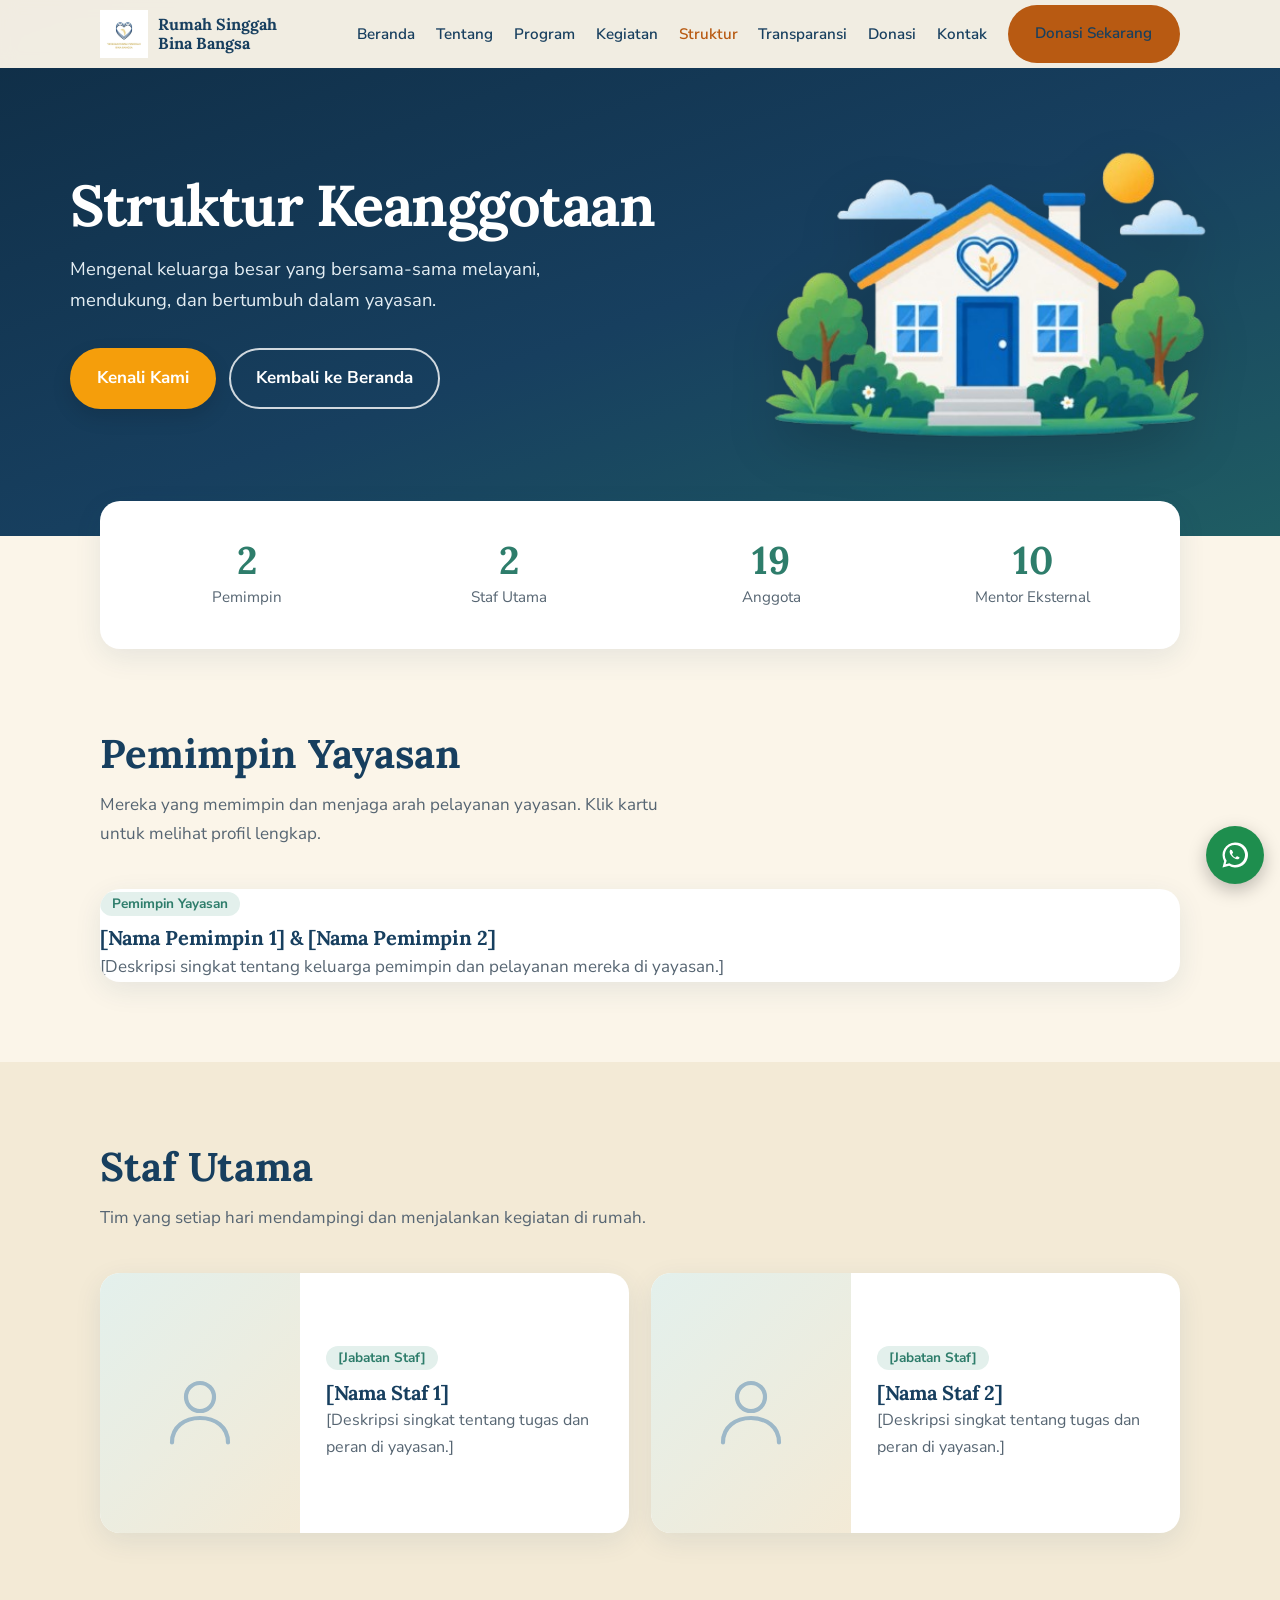
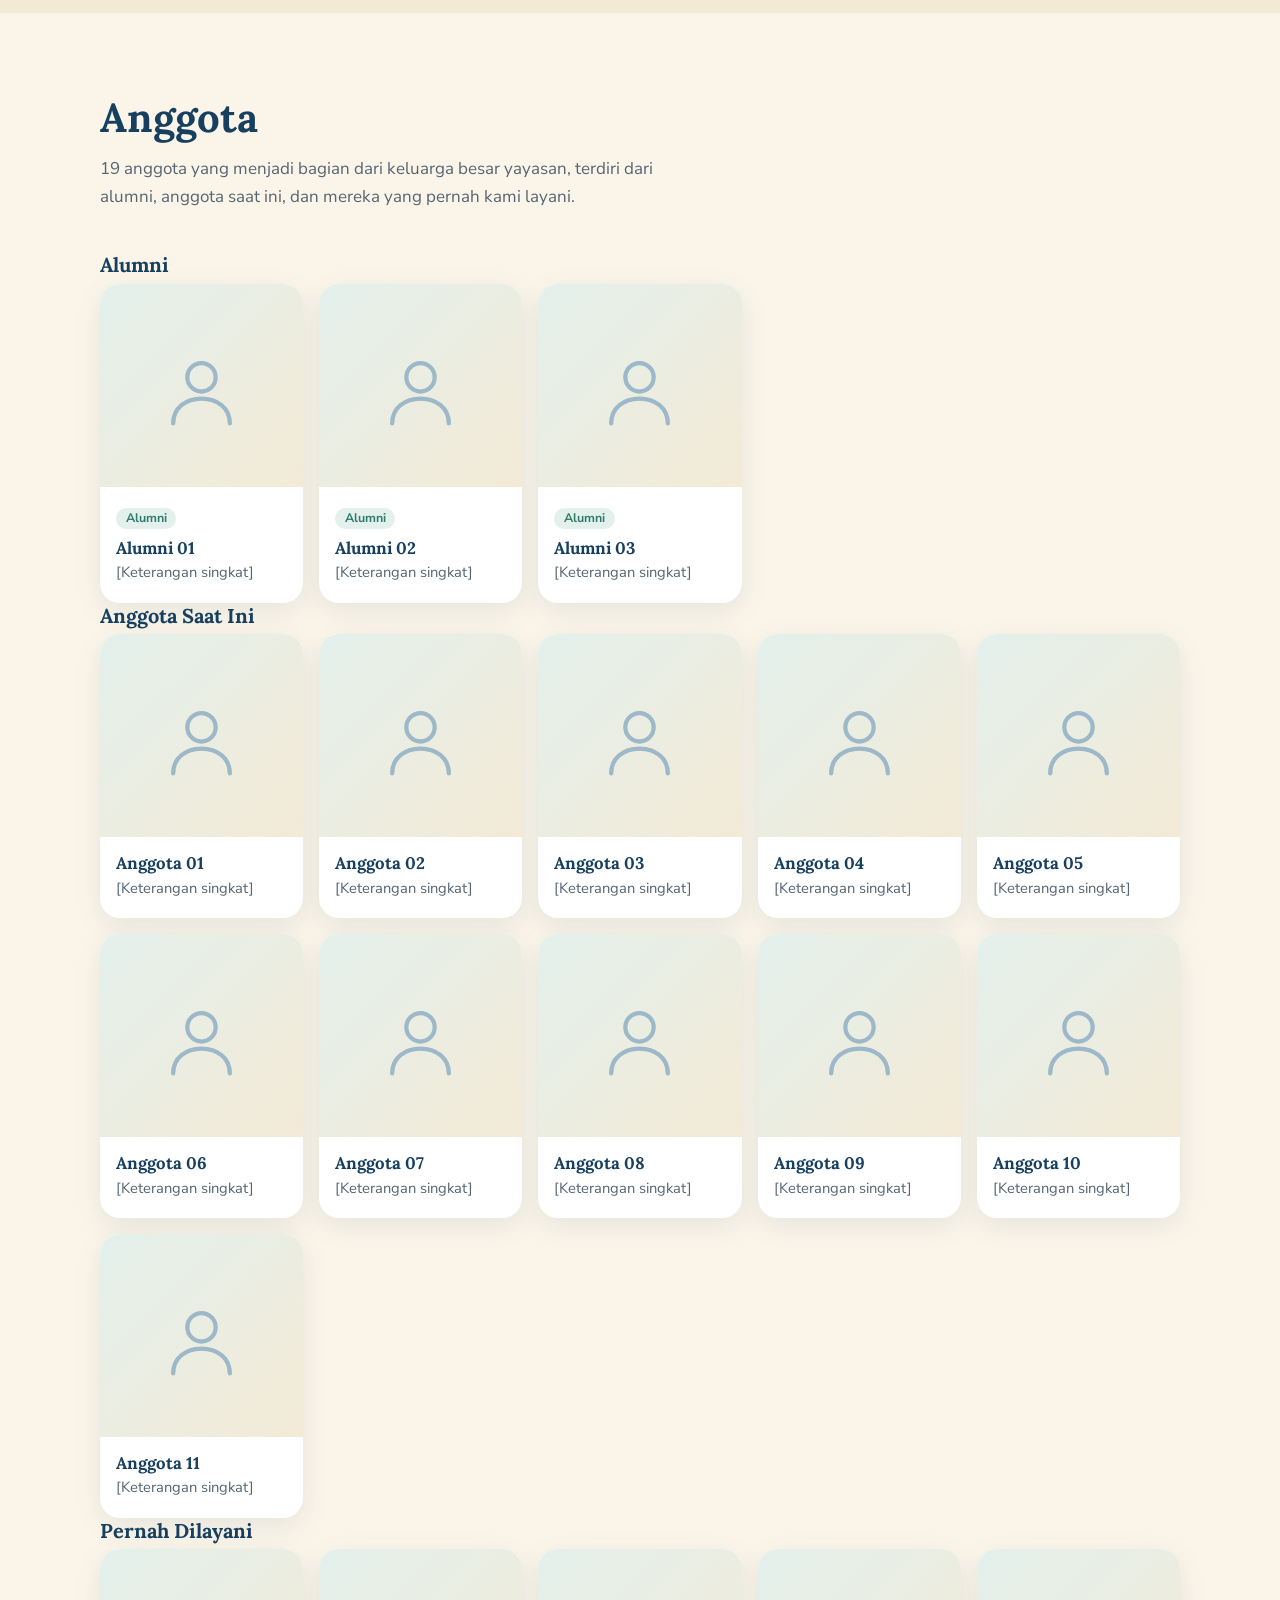
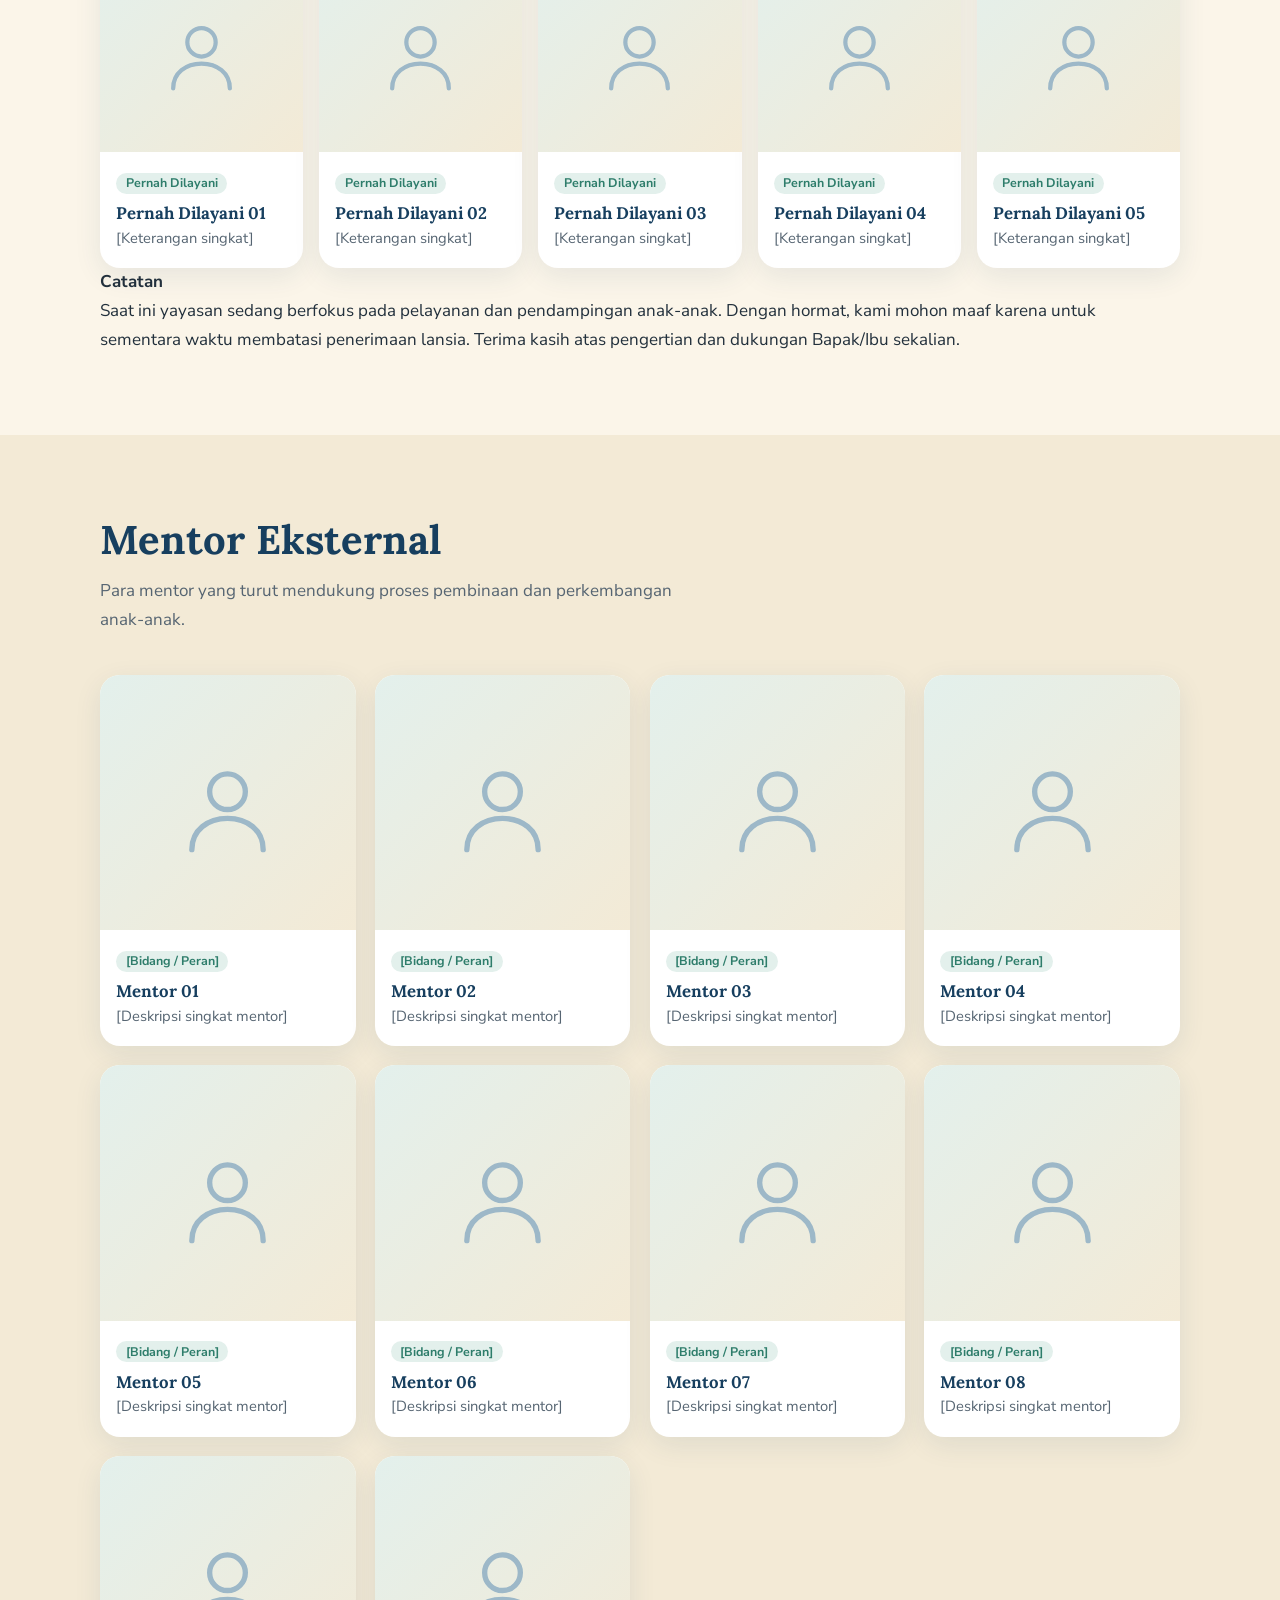
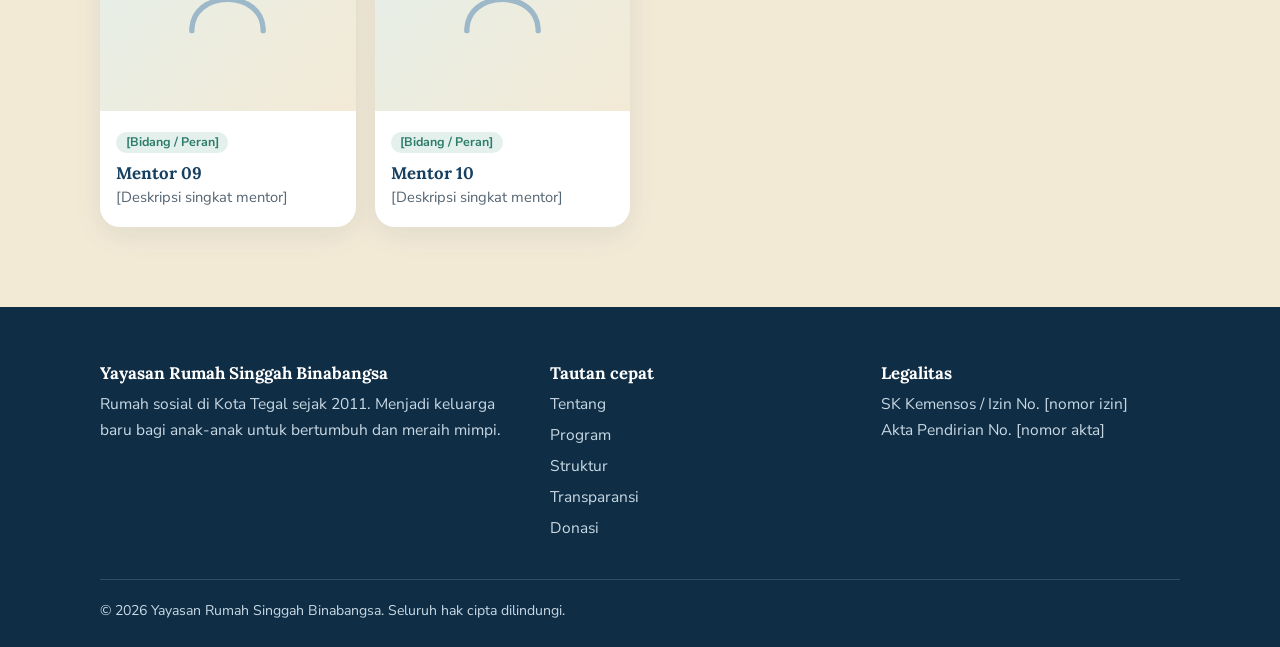
==== commit 1989ea59: "Update struktur.html" ====
--- a/struktur.html
+++ b/struktur.html
@@ -67,7 +67,7 @@
 <div class="wrap"><div class="sgrid">
  <div><b data-n="2">0</b><span>Pemimpin</span></div>
  <div><b data-n="2">0</b><span>Staf Utama</span></div>
- <div><b data-n="19">0</b><span>Anak Asuh</span></div>
+ <div><b data-n="19">0</b><span>Anggota</span></div>
  <div><b data-n="10">0</b><span>Mentor Eksternal</span></div>
 </div></div>
 </section>
@@ -77,46 +77,30 @@
 <section id="pemimpin">
 <div class="wrap">
  <div class="rv"><h2>Pemimpin Yayasan</h2><p class="lead">Mereka yang memimpin dan menjaga arah pelayanan yayasan. Klik kartu untuk melihat profil lengkap.</p></div>
- <div class="grid-orang">
-
-  <!-- Pemimpin 1 | foto: images/struktur/pemimpin-1.jpg -->
-  <article tabindex="0" role="button" aria-haspopup="dialog" aria-label="Lihat profil [Nama Pemimpin 1]" class="member member-besar">
-   <div class="foto"><img src="images/struktur/pemimpin-1.jpg" alt="Foto [Nama Pemimpin 1]" loading="lazy"></div>
+ <div class="grid-keluarga">
+
+  <!-- PEMIMPIN (1 kartu, foto keluarga: ayah, ibu, anak)
+       foto: images/struktur/pemimpin-keluarga.jpg
+       GANTI: nama (h3), deskripsi (p), dan isi profil lengkap di bawahnya. -->
+  <article tabindex="0" role="button" aria-haspopup="dialog" aria-label="Lihat profil Pemimpin Yayasan" class="member member-keluarga">
+   <div class="foto"><img src="images/struktur/pemimpin-keluarga.jpg" alt="Foto keluarga Pemimpin Yayasan" loading="lazy"></div>
    <div class="isi">
     <span class="role">Pemimpin Yayasan</span>
-    <h3>[Nama Pemimpin 1]</h3>
-    <p>[Deskripsi singkat tentang peran dan pelayanan beliau di yayasan.]</p>
+    <h3>[Nama Pemimpin 1] &amp; [Nama Pemimpin 2]</h3>
+    <p>[Deskripsi singkat tentang keluarga pemimpin dan pelayanan mereka di yayasan.]</p>
+
+    <!-- PROFIL LENGKAP (muncul saat kartu diklik) -->
+    <div class="profil-detail" hidden>
+     <p>[Profil lengkap: perjalanan keluarga, peran, dan pelayanan mereka di yayasan. Tulis beberapa kalimat.]</p>
+     <dl>
+      <dt>Ayah</dt><dd>[Nama ayah]</dd>
+      <dt>Ibu</dt><dd>[Nama ibu]</dd>
+      <dt>Anak</dt><dd>[Nama anak]</dd>
+      <dt>Bergabung sejak</dt><dd>[Tahun]</dd>
+      <dt>Motto</dt><dd>[Motto atau kutipan]</dd>
+     </dl>
+    </div>
    </div>
-  
-    <!-- PROFIL LENGKAP (muncul saat kartu diklik) -->
-    <div class="profil-detail" hidden>
-     <p>[Profil lengkap: perjalanan, peran, dan pelayanan beliau di yayasan. Tulis beberapa kalimat.]</p>
-     <dl>
-      <dt>Bergabung sejak</dt><dd>[Tahun]</dd>
-      <dt>Asal</dt><dd>[Kota asal]</dd>
-      <dt>Motto</dt><dd>[Motto atau kutipan]</dd>
-     </dl>
-    </div>
-  </article>
-
-  <!-- Pemimpin 2 | foto: images/struktur/pemimpin-2.jpg -->
-  <article tabindex="0" role="button" aria-haspopup="dialog" aria-label="Lihat profil [Nama Pemimpin 2]" class="member member-besar">
-   <div class="foto"><img src="images/struktur/pemimpin-2.jpg" alt="Foto [Nama Pemimpin 2]" loading="lazy"></div>
-   <div class="isi">
-    <span class="role">Pemimpin Yayasan</span>
-    <h3>[Nama Pemimpin 2]</h3>
-    <p>[Deskripsi singkat tentang peran dan pelayanan beliau di yayasan.]</p>
-   </div>
-  
-    <!-- PROFIL LENGKAP (muncul saat kartu diklik) -->
-    <div class="profil-detail" hidden>
-     <p>[Profil lengkap: perjalanan, peran, dan pelayanan beliau di yayasan. Tulis beberapa kalimat.]</p>
-     <dl>
-      <dt>Bergabung sejak</dt><dd>[Tahun]</dd>
-      <dt>Asal</dt><dd>[Kota asal]</dd>
-      <dt>Motto</dt><dd>[Motto atau kutipan]</dd>
-     </dl>
-    </div>
   </article>
 
  </div>
@@ -131,7 +115,7 @@
 
   <!-- Staf 1 | foto: images/struktur/staf-1.jpg -->
   <article tabindex="0" role="button" aria-haspopup="dialog" aria-label="Lihat profil [Nama Staf 1]" class="member member-besar">
-   <div class="foto"><img src="images/struktur/staf-1.jpg" alt="Foto [Nama Staf 1]" loading="lazy"></div>
+   <div class="foto"><img src="ayu.jpeg" alt="Foto [Nama Staf 1]" loading="lazy"></div>
    <div class="isi">
     <span class="role">[Jabatan Staf]</span>
     <h3>[Nama Staf 1]</h3>
@@ -151,7 +135,7 @@
 
   <!-- Staf 2 | foto: images/struktur/staf-2.jpg -->
   <article tabindex="0" role="button" aria-haspopup="dialog" aria-label="Lihat profil [Nama Staf 2]" class="member member-besar">
-   <div class="foto"><img src="images/struktur/staf-2.jpg" alt="Foto [Nama Staf 2]" loading="lazy"></div>
+   <div class="foto"><img src="wulan.jpg" alt="Foto [Nama Staf 2]" loading="lazy"></div>
    <div class="isi">
     <span class="role">[Jabatan Staf]</span>
     <h3>[Nama Staf 2]</h3>
@@ -175,335 +159,335 @@
 
 <!-- ================= ANAK ASUH (19 kartu) =================
      GANTI: nama (h3), keterangan (p), foto (src + alt) di tiap kartu. -->
-<section id="anak-asuh">
+<section id="anggota">
 <div class="wrap">
- <div class="rv"><h2>Anak Asuh</h2><p class="lead">19 anak yang menjadi bagian dari keluarga besar yayasan.</p></div>
- <div class="grid-anak">
-
-   <!-- Anak Asuh 01 | foto: images/struktur/anak-01.jpg -->
-   <article tabindex="0" role="button" aria-haspopup="dialog" aria-label="Lihat profil Anak Asuh 01" class="member member-kecil">
-    <div class="foto"><img src="images/struktur/anak-01.jpg" alt="Foto Anak Asuh 01" loading="lazy"></div>
-    <div class="isi"><h3>Anak Asuh 01</h3><p>[Keterangan singkat]</p></div>
-   
-    <!-- PROFIL LENGKAP (muncul saat kartu diklik) -->
-    <div class="profil-detail" hidden>
-     <p>[Cerita singkat tentang anak ini: kepribadian, prestasi, atau kegiatan favorit.]</p>
-     <dl>
-      <dt>Bergabung sejak</dt><dd>[Tahun]</dd>
-      <dt>Sekolah / Kelas</dt><dd>[Sekolah, kelas]</dd>
-      <dt>Hobi</dt><dd>[Hobi]</dd>
-      <dt>Cita-cita</dt><dd>[Cita-cita]</dd>
-     </dl>
-    </div>
-  </article>
-
-   <!-- Anak Asuh 02 | foto: images/struktur/anak-02.jpg -->
-   <article tabindex="0" role="button" aria-haspopup="dialog" aria-label="Lihat profil Anak Asuh 02" class="member member-kecil">
-    <div class="foto"><img src="images/struktur/anak-02.jpg" alt="Foto Anak Asuh 02" loading="lazy"></div>
-    <div class="isi"><h3>Anak Asuh 02</h3><p>[Keterangan singkat]</p></div>
-   
-    <!-- PROFIL LENGKAP (muncul saat kartu diklik) -->
-    <div class="profil-detail" hidden>
-     <p>[Cerita singkat tentang anak ini: kepribadian, prestasi, atau kegiatan favorit.]</p>
-     <dl>
-      <dt>Bergabung sejak</dt><dd>[Tahun]</dd>
-      <dt>Sekolah / Kelas</dt><dd>[Sekolah, kelas]</dd>
-      <dt>Hobi</dt><dd>[Hobi]</dd>
-      <dt>Cita-cita</dt><dd>[Cita-cita]</dd>
-     </dl>
-    </div>
-  </article>
-
-   <!-- Anak Asuh 03 | foto: images/struktur/anak-03.jpg -->
-   <article tabindex="0" role="button" aria-haspopup="dialog" aria-label="Lihat profil Anak Asuh 03" class="member member-kecil">
-    <div class="foto"><img src="images/struktur/anak-03.jpg" alt="Foto Anak Asuh 03" loading="lazy"></div>
-    <div class="isi"><h3>Anak Asuh 03</h3><p>[Keterangan singkat]</p></div>
-   
-    <!-- PROFIL LENGKAP (muncul saat kartu diklik) -->
-    <div class="profil-detail" hidden>
-     <p>[Cerita singkat tentang anak ini: kepribadian, prestasi, atau kegiatan favorit.]</p>
-     <dl>
-      <dt>Bergabung sejak</dt><dd>[Tahun]</dd>
-      <dt>Sekolah / Kelas</dt><dd>[Sekolah, kelas]</dd>
-      <dt>Hobi</dt><dd>[Hobi]</dd>
-      <dt>Cita-cita</dt><dd>[Cita-cita]</dd>
-     </dl>
-    </div>
-  </article>
-
-   <!-- Anak Asuh 04 | foto: images/struktur/anak-04.jpg -->
-   <article tabindex="0" role="button" aria-haspopup="dialog" aria-label="Lihat profil Anak Asuh 04" class="member member-kecil">
-    <div class="foto"><img src="images/struktur/anak-04.jpg" alt="Foto Anak Asuh 04" loading="lazy"></div>
-    <div class="isi"><h3>Anak Asuh 04</h3><p>[Keterangan singkat]</p></div>
-   
-    <!-- PROFIL LENGKAP (muncul saat kartu diklik) -->
-    <div class="profil-detail" hidden>
-     <p>[Cerita singkat tentang anak ini: kepribadian, prestasi, atau kegiatan favorit.]</p>
-     <dl>
-      <dt>Bergabung sejak</dt><dd>[Tahun]</dd>
-      <dt>Sekolah / Kelas</dt><dd>[Sekolah, kelas]</dd>
-      <dt>Hobi</dt><dd>[Hobi]</dd>
-      <dt>Cita-cita</dt><dd>[Cita-cita]</dd>
-     </dl>
-    </div>
-  </article>
-
-   <!-- Anak Asuh 05 | foto: images/struktur/anak-05.jpg -->
-   <article tabindex="0" role="button" aria-haspopup="dialog" aria-label="Lihat profil Anak Asuh 05" class="member member-kecil">
-    <div class="foto"><img src="images/struktur/anak-05.jpg" alt="Foto Anak Asuh 05" loading="lazy"></div>
-    <div class="isi"><h3>Anak Asuh 05</h3><p>[Keterangan singkat]</p></div>
-   
-    <!-- PROFIL LENGKAP (muncul saat kartu diklik) -->
-    <div class="profil-detail" hidden>
-     <p>[Cerita singkat tentang anak ini: kepribadian, prestasi, atau kegiatan favorit.]</p>
-     <dl>
-      <dt>Bergabung sejak</dt><dd>[Tahun]</dd>
-      <dt>Sekolah / Kelas</dt><dd>[Sekolah, kelas]</dd>
-      <dt>Hobi</dt><dd>[Hobi]</dd>
-      <dt>Cita-cita</dt><dd>[Cita-cita]</dd>
-     </dl>
-    </div>
-  </article>
-
-   <!-- Anak Asuh 06 | foto: images/struktur/anak-06.jpg -->
-   <article tabindex="0" role="button" aria-haspopup="dialog" aria-label="Lihat profil Anak Asuh 06" class="member member-kecil">
-    <div class="foto"><img src="images/struktur/anak-06.jpg" alt="Foto Anak Asuh 06" loading="lazy"></div>
-    <div class="isi"><h3>Anak Asuh 06</h3><p>[Keterangan singkat]</p></div>
-   
-    <!-- PROFIL LENGKAP (muncul saat kartu diklik) -->
-    <div class="profil-detail" hidden>
-     <p>[Cerita singkat tentang anak ini: kepribadian, prestasi, atau kegiatan favorit.]</p>
-     <dl>
-      <dt>Bergabung sejak</dt><dd>[Tahun]</dd>
-      <dt>Sekolah / Kelas</dt><dd>[Sekolah, kelas]</dd>
-      <dt>Hobi</dt><dd>[Hobi]</dd>
-      <dt>Cita-cita</dt><dd>[Cita-cita]</dd>
-     </dl>
-    </div>
-  </article>
-
-   <!-- Anak Asuh 07 | foto: images/struktur/anak-07.jpg -->
-   <article tabindex="0" role="button" aria-haspopup="dialog" aria-label="Lihat profil Anak Asuh 07" class="member member-kecil">
-    <div class="foto"><img src="images/struktur/anak-07.jpg" alt="Foto Anak Asuh 07" loading="lazy"></div>
-    <div class="isi"><h3>Anak Asuh 07</h3><p>[Keterangan singkat]</p></div>
-   
-    <!-- PROFIL LENGKAP (muncul saat kartu diklik) -->
-    <div class="profil-detail" hidden>
-     <p>[Cerita singkat tentang anak ini: kepribadian, prestasi, atau kegiatan favorit.]</p>
-     <dl>
-      <dt>Bergabung sejak</dt><dd>[Tahun]</dd>
-      <dt>Sekolah / Kelas</dt><dd>[Sekolah, kelas]</dd>
-      <dt>Hobi</dt><dd>[Hobi]</dd>
-      <dt>Cita-cita</dt><dd>[Cita-cita]</dd>
-     </dl>
-    </div>
-  </article>
-
-   <!-- Anak Asuh 08 | foto: images/struktur/anak-08.jpg -->
-   <article tabindex="0" role="button" aria-haspopup="dialog" aria-label="Lihat profil Anak Asuh 08" class="member member-kecil">
-    <div class="foto"><img src="images/struktur/anak-08.jpg" alt="Foto Anak Asuh 08" loading="lazy"></div>
-    <div class="isi"><h3>Anak Asuh 08</h3><p>[Keterangan singkat]</p></div>
-   
-    <!-- PROFIL LENGKAP (muncul saat kartu diklik) -->
-    <div class="profil-detail" hidden>
-     <p>[Cerita singkat tentang anak ini: kepribadian, prestasi, atau kegiatan favorit.]</p>
-     <dl>
-      <dt>Bergabung sejak</dt><dd>[Tahun]</dd>
-      <dt>Sekolah / Kelas</dt><dd>[Sekolah, kelas]</dd>
-      <dt>Hobi</dt><dd>[Hobi]</dd>
-      <dt>Cita-cita</dt><dd>[Cita-cita]</dd>
-     </dl>
-    </div>
-  </article>
-
-   <!-- Anak Asuh 09 | foto: images/struktur/anak-09.jpg -->
-   <article tabindex="0" role="button" aria-haspopup="dialog" aria-label="Lihat profil Anak Asuh 09" class="member member-kecil">
-    <div class="foto"><img src="images/struktur/anak-09.jpg" alt="Foto Anak Asuh 09" loading="lazy"></div>
-    <div class="isi"><h3>Anak Asuh 09</h3><p>[Keterangan singkat]</p></div>
-   
-    <!-- PROFIL LENGKAP (muncul saat kartu diklik) -->
-    <div class="profil-detail" hidden>
-     <p>[Cerita singkat tentang anak ini: kepribadian, prestasi, atau kegiatan favorit.]</p>
-     <dl>
-      <dt>Bergabung sejak</dt><dd>[Tahun]</dd>
-      <dt>Sekolah / Kelas</dt><dd>[Sekolah, kelas]</dd>
-      <dt>Hobi</dt><dd>[Hobi]</dd>
-      <dt>Cita-cita</dt><dd>[Cita-cita]</dd>
-     </dl>
-    </div>
-  </article>
-
-   <!-- Anak Asuh 10 | foto: images/struktur/anak-10.jpg -->
-   <article tabindex="0" role="button" aria-haspopup="dialog" aria-label="Lihat profil Anak Asuh 10" class="member member-kecil">
-    <div class="foto"><img src="images/struktur/anak-10.jpg" alt="Foto Anak Asuh 10" loading="lazy"></div>
-    <div class="isi"><h3>Anak Asuh 10</h3><p>[Keterangan singkat]</p></div>
-   
-    <!-- PROFIL LENGKAP (muncul saat kartu diklik) -->
-    <div class="profil-detail" hidden>
-     <p>[Cerita singkat tentang anak ini: kepribadian, prestasi, atau kegiatan favorit.]</p>
-     <dl>
-      <dt>Bergabung sejak</dt><dd>[Tahun]</dd>
-      <dt>Sekolah / Kelas</dt><dd>[Sekolah, kelas]</dd>
-      <dt>Hobi</dt><dd>[Hobi]</dd>
-      <dt>Cita-cita</dt><dd>[Cita-cita]</dd>
-     </dl>
-    </div>
-  </article>
-
-   <!-- Anak Asuh 11 | foto: images/struktur/anak-11.jpg -->
-   <article tabindex="0" role="button" aria-haspopup="dialog" aria-label="Lihat profil Anak Asuh 11" class="member member-kecil">
-    <div class="foto"><img src="images/struktur/anak-11.jpg" alt="Foto Anak Asuh 11" loading="lazy"></div>
-    <div class="isi"><h3>Anak Asuh 11</h3><p>[Keterangan singkat]</p></div>
-   
-    <!-- PROFIL LENGKAP (muncul saat kartu diklik) -->
-    <div class="profil-detail" hidden>
-     <p>[Cerita singkat tentang anak ini: kepribadian, prestasi, atau kegiatan favorit.]</p>
-     <dl>
-      <dt>Bergabung sejak</dt><dd>[Tahun]</dd>
-      <dt>Sekolah / Kelas</dt><dd>[Sekolah, kelas]</dd>
-      <dt>Hobi</dt><dd>[Hobi]</dd>
-      <dt>Cita-cita</dt><dd>[Cita-cita]</dd>
-     </dl>
-    </div>
-  </article>
-
-   <!-- Anak Asuh 12 | foto: images/struktur/anak-12.jpg -->
-   <article tabindex="0" role="button" aria-haspopup="dialog" aria-label="Lihat profil Anak Asuh 12" class="member member-kecil">
-    <div class="foto"><img src="images/struktur/anak-12.jpg" alt="Foto Anak Asuh 12" loading="lazy"></div>
-    <div class="isi"><h3>Anak Asuh 12</h3><p>[Keterangan singkat]</p></div>
-   
-    <!-- PROFIL LENGKAP (muncul saat kartu diklik) -->
-    <div class="profil-detail" hidden>
-     <p>[Cerita singkat tentang anak ini: kepribadian, prestasi, atau kegiatan favorit.]</p>
-     <dl>
-      <dt>Bergabung sejak</dt><dd>[Tahun]</dd>
-      <dt>Sekolah / Kelas</dt><dd>[Sekolah, kelas]</dd>
-      <dt>Hobi</dt><dd>[Hobi]</dd>
-      <dt>Cita-cita</dt><dd>[Cita-cita]</dd>
-     </dl>
-    </div>
-  </article>
-
-   <!-- Anak Asuh 13 | foto: images/struktur/anak-13.jpg -->
-   <article tabindex="0" role="button" aria-haspopup="dialog" aria-label="Lihat profil Anak Asuh 13" class="member member-kecil">
-    <div class="foto"><img src="images/struktur/anak-13.jpg" alt="Foto Anak Asuh 13" loading="lazy"></div>
-    <div class="isi"><h3>Anak Asuh 13</h3><p>[Keterangan singkat]</p></div>
-   
-    <!-- PROFIL LENGKAP (muncul saat kartu diklik) -->
-    <div class="profil-detail" hidden>
-     <p>[Cerita singkat tentang anak ini: kepribadian, prestasi, atau kegiatan favorit.]</p>
-     <dl>
-      <dt>Bergabung sejak</dt><dd>[Tahun]</dd>
-      <dt>Sekolah / Kelas</dt><dd>[Sekolah, kelas]</dd>
-      <dt>Hobi</dt><dd>[Hobi]</dd>
-      <dt>Cita-cita</dt><dd>[Cita-cita]</dd>
-     </dl>
-    </div>
-  </article>
-
-   <!-- Anak Asuh 14 | foto: images/struktur/anak-14.jpg -->
-   <article tabindex="0" role="button" aria-haspopup="dialog" aria-label="Lihat profil Anak Asuh 14" class="member member-kecil">
-    <div class="foto"><img src="images/struktur/anak-14.jpg" alt="Foto Anak Asuh 14" loading="lazy"></div>
-    <div class="isi"><h3>Anak Asuh 14</h3><p>[Keterangan singkat]</p></div>
-   
-    <!-- PROFIL LENGKAP (muncul saat kartu diklik) -->
-    <div class="profil-detail" hidden>
-     <p>[Cerita singkat tentang anak ini: kepribadian, prestasi, atau kegiatan favorit.]</p>
-     <dl>
-      <dt>Bergabung sejak</dt><dd>[Tahun]</dd>
-      <dt>Sekolah / Kelas</dt><dd>[Sekolah, kelas]</dd>
-      <dt>Hobi</dt><dd>[Hobi]</dd>
-      <dt>Cita-cita</dt><dd>[Cita-cita]</dd>
-     </dl>
-    </div>
-  </article>
-
-   <!-- Anak Asuh 15 | foto: images/struktur/anak-15.jpg -->
-   <article tabindex="0" role="button" aria-haspopup="dialog" aria-label="Lihat profil Anak Asuh 15" class="member member-kecil">
-    <div class="foto"><img src="images/struktur/anak-15.jpg" alt="Foto Anak Asuh 15" loading="lazy"></div>
-    <div class="isi"><h3>Anak Asuh 15</h3><p>[Keterangan singkat]</p></div>
-   
-    <!-- PROFIL LENGKAP (muncul saat kartu diklik) -->
-    <div class="profil-detail" hidden>
-     <p>[Cerita singkat tentang anak ini: kepribadian, prestasi, atau kegiatan favorit.]</p>
-     <dl>
-      <dt>Bergabung sejak</dt><dd>[Tahun]</dd>
-      <dt>Sekolah / Kelas</dt><dd>[Sekolah, kelas]</dd>
-      <dt>Hobi</dt><dd>[Hobi]</dd>
-      <dt>Cita-cita</dt><dd>[Cita-cita]</dd>
-     </dl>
-    </div>
-  </article>
-
-   <!-- Anak Asuh 16 | foto: images/struktur/anak-16.jpg -->
-   <article tabindex="0" role="button" aria-haspopup="dialog" aria-label="Lihat profil Anak Asuh 16" class="member member-kecil">
-    <div class="foto"><img src="images/struktur/anak-16.jpg" alt="Foto Anak Asuh 16" loading="lazy"></div>
-    <div class="isi"><h3>Anak Asuh 16</h3><p>[Keterangan singkat]</p></div>
-   
-    <!-- PROFIL LENGKAP (muncul saat kartu diklik) -->
-    <div class="profil-detail" hidden>
-     <p>[Cerita singkat tentang anak ini: kepribadian, prestasi, atau kegiatan favorit.]</p>
-     <dl>
-      <dt>Bergabung sejak</dt><dd>[Tahun]</dd>
-      <dt>Sekolah / Kelas</dt><dd>[Sekolah, kelas]</dd>
-      <dt>Hobi</dt><dd>[Hobi]</dd>
-      <dt>Cita-cita</dt><dd>[Cita-cita]</dd>
-     </dl>
-    </div>
-  </article>
-
-   <!-- Anak Asuh 17 | foto: images/struktur/anak-17.jpg -->
-   <article tabindex="0" role="button" aria-haspopup="dialog" aria-label="Lihat profil Anak Asuh 17" class="member member-kecil">
-    <div class="foto"><img src="images/struktur/anak-17.jpg" alt="Foto Anak Asuh 17" loading="lazy"></div>
-    <div class="isi"><h3>Anak Asuh 17</h3><p>[Keterangan singkat]</p></div>
-   
-    <!-- PROFIL LENGKAP (muncul saat kartu diklik) -->
-    <div class="profil-detail" hidden>
-     <p>[Cerita singkat tentang anak ini: kepribadian, prestasi, atau kegiatan favorit.]</p>
-     <dl>
-      <dt>Bergabung sejak</dt><dd>[Tahun]</dd>
-      <dt>Sekolah / Kelas</dt><dd>[Sekolah, kelas]</dd>
-      <dt>Hobi</dt><dd>[Hobi]</dd>
-      <dt>Cita-cita</dt><dd>[Cita-cita]</dd>
-     </dl>
-    </div>
-  </article>
-
-   <!-- Anak Asuh 18 | foto: images/struktur/anak-18.jpg -->
-   <article tabindex="0" role="button" aria-haspopup="dialog" aria-label="Lihat profil Anak Asuh 18" class="member member-kecil">
-    <div class="foto"><img src="images/struktur/anak-18.jpg" alt="Foto Anak Asuh 18" loading="lazy"></div>
-    <div class="isi"><h3>Anak Asuh 18</h3><p>[Keterangan singkat]</p></div>
-   
-    <!-- PROFIL LENGKAP (muncul saat kartu diklik) -->
-    <div class="profil-detail" hidden>
-     <p>[Cerita singkat tentang anak ini: kepribadian, prestasi, atau kegiatan favorit.]</p>
-     <dl>
-      <dt>Bergabung sejak</dt><dd>[Tahun]</dd>
-      <dt>Sekolah / Kelas</dt><dd>[Sekolah, kelas]</dd>
-      <dt>Hobi</dt><dd>[Hobi]</dd>
-      <dt>Cita-cita</dt><dd>[Cita-cita]</dd>
-     </dl>
-    </div>
-  </article>
-
-   <!-- Anak Asuh 19 | foto: images/struktur/anak-19.jpg -->
-   <article tabindex="0" role="button" aria-haspopup="dialog" aria-label="Lihat profil Anak Asuh 19" class="member member-kecil">
-    <div class="foto"><img src="images/struktur/anak-19.jpg" alt="Foto Anak Asuh 19" loading="lazy"></div>
-    <div class="isi"><h3>Anak Asuh 19</h3><p>[Keterangan singkat]</p></div>
-   
-    <!-- PROFIL LENGKAP (muncul saat kartu diklik) -->
-    <div class="profil-detail" hidden>
-     <p>[Cerita singkat tentang anak ini: kepribadian, prestasi, atau kegiatan favorit.]</p>
-     <dl>
-      <dt>Bergabung sejak</dt><dd>[Tahun]</dd>
-      <dt>Sekolah / Kelas</dt><dd>[Sekolah, kelas]</dd>
-      <dt>Hobi</dt><dd>[Hobi]</dd>
-      <dt>Cita-cita</dt><dd>[Cita-cita]</dd>
-     </dl>
-    </div>
-  </article>
-
- </div>
+ <div class="rv"><h2>Anggota</h2><p class="lead">19 anggota yang menjadi bagian dari keluarga besar yayasan, terdiri dari alumni, anggota saat ini, dan mereka yang pernah kami layani.</p></div>
+
+ <!-- ===== ALUMNI (3 orang) ===== -->
+ <div class="grup">
+  <h3 class="sub-judul">Alumni</h3>
+  <div class="grid-anak">
+
+   <!-- Alumni 01 | foto: images/struktur/alumni-01.jpg -->
+   <article tabindex="0" role="button" aria-haspopup="dialog" aria-label="Lihat profil Alumni 01" class="member member-kecil">
+    <div class="foto"><img src="images/struktur/alumni-01.jpg" alt="Foto Alumni 01" loading="lazy"></div>
+    <div class="isi"><span class="role">Alumni</span><h3>Alumni 01</h3><p>[Keterangan singkat]</p></div>
+    <!-- PROFIL LENGKAP (muncul saat kartu diklik) -->
+    <div class="profil-detail" hidden>
+     <p>[Cerita singkat perjalanan alumni selama di yayasan dan kegiatannya sekarang.]</p>
+     <dl>
+      <dt>Bergabung sejak</dt><dd>[Tahun]</dd>
+      <dt>Alumni sejak</dt><dd>[Tahun]</dd>
+      <dt>Kegiatan sekarang</dt><dd>[Kuliah / Bekerja / dll.]</dd>
+     </dl>
+    </div>
+   </article>
+
+   <!-- Alumni 02 | foto: images/struktur/alumni-02.jpg -->
+   <article tabindex="0" role="button" aria-haspopup="dialog" aria-label="Lihat profil Alumni 02" class="member member-kecil">
+    <div class="foto"><img src="images/struktur/alumni-02.jpg" alt="Foto Alumni 02" loading="lazy"></div>
+    <div class="isi"><span class="role">Alumni</span><h3>Alumni 02</h3><p>[Keterangan singkat]</p></div>
+    <!-- PROFIL LENGKAP (muncul saat kartu diklik) -->
+    <div class="profil-detail" hidden>
+     <p>[Cerita singkat perjalanan alumni selama di yayasan dan kegiatannya sekarang.]</p>
+     <dl>
+      <dt>Bergabung sejak</dt><dd>[Tahun]</dd>
+      <dt>Alumni sejak</dt><dd>[Tahun]</dd>
+      <dt>Kegiatan sekarang</dt><dd>[Kuliah / Bekerja / dll.]</dd>
+     </dl>
+    </div>
+   </article>
+
+   <!-- Alumni 03 | foto: images/struktur/alumni-03.jpg -->
+   <article tabindex="0" role="button" aria-haspopup="dialog" aria-label="Lihat profil Alumni 03" class="member member-kecil">
+    <div class="foto"><img src="images/struktur/alumni-03.jpg" alt="Foto Alumni 03" loading="lazy"></div>
+    <div class="isi"><span class="role">Alumni</span><h3>Alumni 03</h3><p>[Keterangan singkat]</p></div>
+    <!-- PROFIL LENGKAP (muncul saat kartu diklik) -->
+    <div class="profil-detail" hidden>
+     <p>[Cerita singkat perjalanan alumni selama di yayasan dan kegiatannya sekarang.]</p>
+     <dl>
+      <dt>Bergabung sejak</dt><dd>[Tahun]</dd>
+      <dt>Alumni sejak</dt><dd>[Tahun]</dd>
+      <dt>Kegiatan sekarang</dt><dd>[Kuliah / Bekerja / dll.]</dd>
+     </dl>
+    </div>
+   </article>
+
+  </div>
+ </div>
+
+ <!-- ===== ANGGOTA SAAT INI (11 orang) ===== -->
+ <div class="grup">
+  <h3 class="sub-judul">Anggota Saat Ini</h3>
+  <div class="grid-anak">
+
+   <!-- Anggota 01 | foto: images/struktur/anggota-01.jpg -->
+   <article tabindex="0" role="button" aria-haspopup="dialog" aria-label="Lihat profil Anggota 01" class="member member-kecil">
+    <div class="foto"><img src="images/struktur/anggota-01.jpg" alt="Foto Anggota 01" loading="lazy"></div>
+    <div class="isi"><h3>Anggota 01</h3><p>[Keterangan singkat]</p></div>
+    <!-- PROFIL LENGKAP (muncul saat kartu diklik) -->
+    <div class="profil-detail" hidden>
+     <p>[Cerita singkat tentang anggota ini: kepribadian, prestasi, atau kegiatan favorit.]</p>
+     <dl>
+      <dt>Bergabung sejak</dt><dd>[Tahun]</dd>
+      <dt>Sekolah / Kelas</dt><dd>[Sekolah, kelas]</dd>
+      <dt>Hobi</dt><dd>[Hobi]</dd>
+      <dt>Cita-cita</dt><dd>[Cita-cita]</dd>
+     </dl>
+    </div>
+   </article>
+
+   <!-- Anggota 02 | foto: images/struktur/anggota-02.jpg -->
+   <article tabindex="0" role="button" aria-haspopup="dialog" aria-label="Lihat profil Anggota 02" class="member member-kecil">
+    <div class="foto"><img src="images/struktur/anggota-02.jpg" alt="Foto Anggota 02" loading="lazy"></div>
+    <div class="isi"><h3>Anggota 02</h3><p>[Keterangan singkat]</p></div>
+    <!-- PROFIL LENGKAP (muncul saat kartu diklik) -->
+    <div class="profil-detail" hidden>
+     <p>[Cerita singkat tentang anggota ini: kepribadian, prestasi, atau kegiatan favorit.]</p>
+     <dl>
+      <dt>Bergabung sejak</dt><dd>[Tahun]</dd>
+      <dt>Sekolah / Kelas</dt><dd>[Sekolah, kelas]</dd>
+      <dt>Hobi</dt><dd>[Hobi]</dd>
+      <dt>Cita-cita</dt><dd>[Cita-cita]</dd>
+     </dl>
+    </div>
+   </article>
+
+   <!-- Anggota 03 | foto: images/struktur/anggota-03.jpg -->
+   <article tabindex="0" role="button" aria-haspopup="dialog" aria-label="Lihat profil Anggota 03" class="member member-kecil">
+    <div class="foto"><img src="images/struktur/anggota-03.jpg" alt="Foto Anggota 03" loading="lazy"></div>
+    <div class="isi"><h3>Anggota 03</h3><p>[Keterangan singkat]</p></div>
+    <!-- PROFIL LENGKAP (muncul saat kartu diklik) -->
+    <div class="profil-detail" hidden>
+     <p>[Cerita singkat tentang anggota ini: kepribadian, prestasi, atau kegiatan favorit.]</p>
+     <dl>
+      <dt>Bergabung sejak</dt><dd>[Tahun]</dd>
+      <dt>Sekolah / Kelas</dt><dd>[Sekolah, kelas]</dd>
+      <dt>Hobi</dt><dd>[Hobi]</dd>
+      <dt>Cita-cita</dt><dd>[Cita-cita]</dd>
+     </dl>
+    </div>
+   </article>
+
+   <!-- Anggota 04 | foto: images/struktur/anggota-04.jpg -->
+   <article tabindex="0" role="button" aria-haspopup="dialog" aria-label="Lihat profil Anggota 04" class="member member-kecil">
+    <div class="foto"><img src="images/struktur/anggota-04.jpg" alt="Foto Anggota 04" loading="lazy"></div>
+    <div class="isi"><h3>Anggota 04</h3><p>[Keterangan singkat]</p></div>
+    <!-- PROFIL LENGKAP (muncul saat kartu diklik) -->
+    <div class="profil-detail" hidden>
+     <p>[Cerita singkat tentang anggota ini: kepribadian, prestasi, atau kegiatan favorit.]</p>
+     <dl>
+      <dt>Bergabung sejak</dt><dd>[Tahun]</dd>
+      <dt>Sekolah / Kelas</dt><dd>[Sekolah, kelas]</dd>
+      <dt>Hobi</dt><dd>[Hobi]</dd>
+      <dt>Cita-cita</dt><dd>[Cita-cita]</dd>
+     </dl>
+    </div>
+   </article>
+
+   <!-- Anggota 05 | foto: images/struktur/anggota-05.jpg -->
+   <article tabindex="0" role="button" aria-haspopup="dialog" aria-label="Lihat profil Anggota 05" class="member member-kecil">
+    <div class="foto"><img src="images/struktur/anggota-05.jpg" alt="Foto Anggota 05" loading="lazy"></div>
+    <div class="isi"><h3>Anggota 05</h3><p>[Keterangan singkat]</p></div>
+    <!-- PROFIL LENGKAP (muncul saat kartu diklik) -->
+    <div class="profil-detail" hidden>
+     <p>[Cerita singkat tentang anggota ini: kepribadian, prestasi, atau kegiatan favorit.]</p>
+     <dl>
+      <dt>Bergabung sejak</dt><dd>[Tahun]</dd>
+      <dt>Sekolah / Kelas</dt><dd>[Sekolah, kelas]</dd>
+      <dt>Hobi</dt><dd>[Hobi]</dd>
+      <dt>Cita-cita</dt><dd>[Cita-cita]</dd>
+     </dl>
+    </div>
+   </article>
+
+   <!-- Anggota 06 | foto: images/struktur/anggota-06.jpg -->
+   <article tabindex="0" role="button" aria-haspopup="dialog" aria-label="Lihat profil Anggota 06" class="member member-kecil">
+    <div class="foto"><img src="images/struktur/anggota-06.jpg" alt="Foto Anggota 06" loading="lazy"></div>
+    <div class="isi"><h3>Anggota 06</h3><p>[Keterangan singkat]</p></div>
+    <!-- PROFIL LENGKAP (muncul saat kartu diklik) -->
+    <div class="profil-detail" hidden>
+     <p>[Cerita singkat tentang anggota ini: kepribadian, prestasi, atau kegiatan favorit.]</p>
+     <dl>
+      <dt>Bergabung sejak</dt><dd>[Tahun]</dd>
+      <dt>Sekolah / Kelas</dt><dd>[Sekolah, kelas]</dd>
+      <dt>Hobi</dt><dd>[Hobi]</dd>
+      <dt>Cita-cita</dt><dd>[Cita-cita]</dd>
+     </dl>
+    </div>
+   </article>
+
+   <!-- Anggota 07 | foto: images/struktur/anggota-07.jpg -->
+   <article tabindex="0" role="button" aria-haspopup="dialog" aria-label="Lihat profil Anggota 07" class="member member-kecil">
+    <div class="foto"><img src="images/struktur/anggota-07.jpg" alt="Foto Anggota 07" loading="lazy"></div>
+    <div class="isi"><h3>Anggota 07</h3><p>[Keterangan singkat]</p></div>
+    <!-- PROFIL LENGKAP (muncul saat kartu diklik) -->
+    <div class="profil-detail" hidden>
+     <p>[Cerita singkat tentang anggota ini: kepribadian, prestasi, atau kegiatan favorit.]</p>
+     <dl>
+      <dt>Bergabung sejak</dt><dd>[Tahun]</dd>
+      <dt>Sekolah / Kelas</dt><dd>[Sekolah, kelas]</dd>
+      <dt>Hobi</dt><dd>[Hobi]</dd>
+      <dt>Cita-cita</dt><dd>[Cita-cita]</dd>
+     </dl>
+    </div>
+   </article>
+
+   <!-- Anggota 08 | foto: images/struktur/anggota-08.jpg -->
+   <article tabindex="0" role="button" aria-haspopup="dialog" aria-label="Lihat profil Anggota 08" class="member member-kecil">
+    <div class="foto"><img src="images/struktur/anggota-08.jpg" alt="Foto Anggota 08" loading="lazy"></div>
+    <div class="isi"><h3>Anggota 08</h3><p>[Keterangan singkat]</p></div>
+    <!-- PROFIL LENGKAP (muncul saat kartu diklik) -->
+    <div class="profil-detail" hidden>
+     <p>[Cerita singkat tentang anggota ini: kepribadian, prestasi, atau kegiatan favorit.]</p>
+     <dl>
+      <dt>Bergabung sejak</dt><dd>[Tahun]</dd>
+      <dt>Sekolah / Kelas</dt><dd>[Sekolah, kelas]</dd>
+      <dt>Hobi</dt><dd>[Hobi]</dd>
+      <dt>Cita-cita</dt><dd>[Cita-cita]</dd>
+     </dl>
+    </div>
+   </article>
+
+   <!-- Anggota 09 | foto: images/struktur/anggota-09.jpg -->
+   <article tabindex="0" role="button" aria-haspopup="dialog" aria-label="Lihat profil Anggota 09" class="member member-kecil">
+    <div class="foto"><img src="images/struktur/anggota-09.jpg" alt="Foto Anggota 09" loading="lazy"></div>
+    <div class="isi"><h3>Anggota 09</h3><p>[Keterangan singkat]</p></div>
+    <!-- PROFIL LENGKAP (muncul saat kartu diklik) -->
+    <div class="profil-detail" hidden>
+     <p>[Cerita singkat tentang anggota ini: kepribadian, prestasi, atau kegiatan favorit.]</p>
+     <dl>
+      <dt>Bergabung sejak</dt><dd>[Tahun]</dd>
+      <dt>Sekolah / Kelas</dt><dd>[Sekolah, kelas]</dd>
+      <dt>Hobi</dt><dd>[Hobi]</dd>
+      <dt>Cita-cita</dt><dd>[Cita-cita]</dd>
+     </dl>
+    </div>
+   </article>
+
+   <!-- Anggota 10 | foto: images/struktur/anggota-10.jpg -->
+   <article tabindex="0" role="button" aria-haspopup="dialog" aria-label="Lihat profil Anggota 10" class="member member-kecil">
+    <div class="foto"><img src="images/struktur/anggota-10.jpg" alt="Foto Anggota 10" loading="lazy"></div>
+    <div class="isi"><h3>Anggota 10</h3><p>[Keterangan singkat]</p></div>
+    <!-- PROFIL LENGKAP (muncul saat kartu diklik) -->
+    <div class="profil-detail" hidden>
+     <p>[Cerita singkat tentang anggota ini: kepribadian, prestasi, atau kegiatan favorit.]</p>
+     <dl>
+      <dt>Bergabung sejak</dt><dd>[Tahun]</dd>
+      <dt>Sekolah / Kelas</dt><dd>[Sekolah, kelas]</dd>
+      <dt>Hobi</dt><dd>[Hobi]</dd>
+      <dt>Cita-cita</dt><dd>[Cita-cita]</dd>
+     </dl>
+    </div>
+   </article>
+
+   <!-- Anggota 11 | foto: images/struktur/anggota-11.jpg -->
+   <article tabindex="0" role="button" aria-haspopup="dialog" aria-label="Lihat profil Anggota 11" class="member member-kecil">
+    <div class="foto"><img src="images/struktur/anggota-11.jpg" alt="Foto Anggota 11" loading="lazy"></div>
+    <div class="isi"><h3>Anggota 11</h3><p>[Keterangan singkat]</p></div>
+    <!-- PROFIL LENGKAP (muncul saat kartu diklik) -->
+    <div class="profil-detail" hidden>
+     <p>[Cerita singkat tentang anggota ini: kepribadian, prestasi, atau kegiatan favorit.]</p>
+     <dl>
+      <dt>Bergabung sejak</dt><dd>[Tahun]</dd>
+      <dt>Sekolah / Kelas</dt><dd>[Sekolah, kelas]</dd>
+      <dt>Hobi</dt><dd>[Hobi]</dd>
+      <dt>Cita-cita</dt><dd>[Cita-cita]</dd>
+     </dl>
+    </div>
+   </article>
+
+  </div>
+ </div>
+
+ <!-- ===== PERNAH DILAYANI (5 orang) =====
+      Catatan di bawahnya boleh diubah kalimatnya sesuai kebijakan yayasan. -->
+ <div class="grup">
+  <h3 class="sub-judul">Pernah Dilayani</h3>
+  <div class="grid-anak">
+
+   <!-- Pernah Dilayani 01 | foto: images/struktur/dilayani-01.jpg -->
+   <article tabindex="0" role="button" aria-haspopup="dialog" aria-label="Lihat profil Pernah Dilayani 01" class="member member-kecil">
+    <div class="foto"><img src="images/struktur/dilayani-01.jpg" alt="Foto Pernah Dilayani 01" loading="lazy"></div>
+    <div class="isi"><span class="role">Pernah Dilayani</span><h3>Pernah Dilayani 01</h3><p>[Keterangan singkat]</p></div>
+    <!-- PROFIL LENGKAP (muncul saat kartu diklik) -->
+    <div class="profil-detail" hidden>
+     <p>[Cerita singkat tentang masa pelayanan yayasan kepada beliau.]</p>
+     <dl>
+      <dt>Dilayani pada</dt><dd>[Tahun / periode]</dd>
+      <dt>Asal</dt><dd>[Kota asal]</dd>
+      <dt>Keterangan</dt><dd>[Keterangan singkat]</dd>
+     </dl>
+    </div>
+   </article>
+
+   <!-- Pernah Dilayani 02 | foto: images/struktur/dilayani-02.jpg -->
+   <article tabindex="0" role="button" aria-haspopup="dialog" aria-label="Lihat profil Pernah Dilayani 02" class="member member-kecil">
+    <div class="foto"><img src="images/struktur/dilayani-02.jpg" alt="Foto Pernah Dilayani 02" loading="lazy"></div>
+    <div class="isi"><span class="role">Pernah Dilayani</span><h3>Pernah Dilayani 02</h3><p>[Keterangan singkat]</p></div>
+    <!-- PROFIL LENGKAP (muncul saat kartu diklik) -->
+    <div class="profil-detail" hidden>
+     <p>[Cerita singkat tentang masa pelayanan yayasan kepada beliau.]</p>
+     <dl>
+      <dt>Dilayani pada</dt><dd>[Tahun / periode]</dd>
+      <dt>Asal</dt><dd>[Kota asal]</dd>
+      <dt>Keterangan</dt><dd>[Keterangan singkat]</dd>
+     </dl>
+    </div>
+   </article>
+
+   <!-- Pernah Dilayani 03 | foto: images/struktur/dilayani-03.jpg -->
+   <article tabindex="0" role="button" aria-haspopup="dialog" aria-label="Lihat profil Pernah Dilayani 03" class="member member-kecil">
+    <div class="foto"><img src="images/struktur/dilayani-03.jpg" alt="Foto Pernah Dilayani 03" loading="lazy"></div>
+    <div class="isi"><span class="role">Pernah Dilayani</span><h3>Pernah Dilayani 03</h3><p>[Keterangan singkat]</p></div>
+    <!-- PROFIL LENGKAP (muncul saat kartu diklik) -->
+    <div class="profil-detail" hidden>
+     <p>[Cerita singkat tentang masa pelayanan yayasan kepada beliau.]</p>
+     <dl>
+      <dt>Dilayani pada</dt><dd>[Tahun / periode]</dd>
+      <dt>Asal</dt><dd>[Kota asal]</dd>
+      <dt>Keterangan</dt><dd>[Keterangan singkat]</dd>
+     </dl>
+    </div>
+   </article>
+
+   <!-- Pernah Dilayani 04 | foto: images/struktur/dilayani-04.jpg -->
+   <article tabindex="0" role="button" aria-haspopup="dialog" aria-label="Lihat profil Pernah Dilayani 04" class="member member-kecil">
+    <div class="foto"><img src="images/struktur/dilayani-04.jpg" alt="Foto Pernah Dilayani 04" loading="lazy"></div>
+    <div class="isi"><span class="role">Pernah Dilayani</span><h3>Pernah Dilayani 04</h3><p>[Keterangan singkat]</p></div>
+    <!-- PROFIL LENGKAP (muncul saat kartu diklik) -->
+    <div class="profil-detail" hidden>
+     <p>[Cerita singkat tentang masa pelayanan yayasan kepada beliau.]</p>
+     <dl>
+      <dt>Dilayani pada</dt><dd>[Tahun / periode]</dd>
+      <dt>Asal</dt><dd>[Kota asal]</dd>
+      <dt>Keterangan</dt><dd>[Keterangan singkat]</dd>
+     </dl>
+    </div>
+   </article>
+
+   <!-- Pernah Dilayani 05 | foto: images/struktur/dilayani-05.jpg -->
+   <article tabindex="0" role="button" aria-haspopup="dialog" aria-label="Lihat profil Pernah Dilayani 05" class="member member-kecil">
+    <div class="foto"><img src="images/struktur/dilayani-05.jpg" alt="Foto Pernah Dilayani 05" loading="lazy"></div>
+    <div class="isi"><span class="role">Pernah Dilayani</span><h3>Pernah Dilayani 05</h3><p>[Keterangan singkat]</p></div>
+    <!-- PROFIL LENGKAP (muncul saat kartu diklik) -->
+    <div class="profil-detail" hidden>
+     <p>[Cerita singkat tentang masa pelayanan yayasan kepada beliau.]</p>
+     <dl>
+      <dt>Dilayani pada</dt><dd>[Tahun / periode]</dd>
+      <dt>Asal</dt><dd>[Kota asal]</dd>
+      <dt>Keterangan</dt><dd>[Keterangan singkat]</dd>
+     </dl>
+    </div>
+   </article>
+
+  </div>
+  <aside class="catatan" aria-label="Catatan penerimaan lansia">
+   <strong>Catatan</strong>
+   <p>Saat ini yayasan sedang berfokus pada pelayanan dan pendampingan anak-anak. Dengan hormat, kami mohon maaf karena untuk sementara waktu membatasi penerimaan lansia. Terima kasih atas pengertian dan dukungan Bapak/Ibu sekalian.</p>
+  </aside>
+ </div>
+
 </div>
 </section>
 
@@ -702,11 +686,13 @@
 <div class="modal-profil" id="modalProfil" role="dialog" aria-modal="true" aria-labelledby="mpNama">
  <div class="mp-kartu">
   <button class="mp-tutup" type="button" aria-label="Tutup profil">&times;</button>
-  <div class="foto mp-foto" id="mpFoto"></div>
-  <div class="mp-isi">
-   <span class="role" id="mpRole"></span>
-   <h3 id="mpNama"></h3>
-   <div id="mpDetail"></div>
+  <div class="mp-scroll">
+   <div class="foto mp-foto" id="mpFoto"></div>
+   <div class="mp-isi">
+    <span class="role" id="mpRole"></span>
+    <h3 id="mpNama"></h3>
+    <div id="mpDetail"></div>
+   </div>
   </div>
  </div>
 </div>
@@ -755,7 +741,7 @@
  document.getElementById('mpNama').textContent=kartu.querySelector('h3').textContent;
  document.getElementById('mpDetail').innerHTML=det?det.innerHTML:'';
  mp.classList.add('buka');document.body.classList.add('modal-terbuka');
- mp.querySelector('.mp-kartu').scrollTop=0;
+ mp.querySelector('.mp-scroll').scrollTop=0;
  mp.querySelector('.mp-tutup').focus();
 }
 function tutupProfil(){
--- a/struktur.css
+++ b/struktur.css
@@ -1,265 +1,3 @@
-/* =====================================================================
-   struktur.css  -  Halaman "Struktur Keanggotaan"
-   Yayasan Rumah Singgah Bina Bangsa
-
-   CARA KERJA:
-   - Bagian 1 = salinan gaya dasar dari index.html (warna, font, header,
-     tombol, hero, statistik, footer). JANGAN diubah supaya tampilan
-     tetap sama dengan website utama.
-   - Bagian 2 = gaya khusus kartu anggota (baru, hanya untuk halaman ini).
-   - File ini dimuat SETELAH style.css, sama seperti urutan di index.html.
-   ===================================================================== */
-
-
-/* =====================================================================
-   BAGIAN 1 - GAYA DASAR (sama dengan index.html)
-   ===================================================================== */
-:root{--navy:#173F5F;--navy2:#0F2D45;--green:#2E7D6B;--greenl:#E3F0EC;--cream:#FBF5E9;--cream2:#F3EAD6;--orange:#B85A12;--amber:#F0A04B;--ink:#22303C;--mute:#566572;--r:20px;--sh:0 8px 28px rgba(23,63,95,.09)}
-*{box-sizing:border-box;margin:0;padding:0}
-html{scroll-behavior:smooth;scroll-padding-top:76px}
-body{font-family:'Nunito Sans',sans-serif;font-size:1.0625rem;line-height:1.7;color:var(--ink);background:var(--cream);overflow-x:hidden}
-h1,h2,h3{font-family:'Lora',serif;line-height:1.25;color:var(--navy)}
-h2{font-size:clamp(1.75rem,4.5vw,2.5rem);margin-bottom:.75rem}
-h3{font-size:1.25rem;margin-bottom:.4rem}
-a{color:inherit}
-:focus-visible{outline:3px solid var(--amber);outline-offset:3px}
-.wrap{max-width:1120px;margin:0 auto;padding:0 1.25rem}
-section{padding:5rem 0}
-.lead{max-width:60ch;color:var(--mute);margin-bottom:2.5rem}
-.alt{background:var(--cream2)}
-
-/* Tombol */
-.btn{display:inline-block;padding:.85rem 1.6rem;border-radius:999px;font-weight:700;text-decoration:none;border:2px solid transparent;cursor:pointer;font:inherit;font-weight:700;transition:transform .2s,background .2s}
-.btn:hover{transform:translateY(-2px)}
-.btn-o{background:var(--orange);color:#fff}.btn-o:hover{background:#9C4A0D}
-.btn-l{border-color:#fff;color:#fff}.btn-l:hover{background:rgba(255,255,255,.14)}
-
-/* Header & navbar */
-header{position:fixed;inset:0 0 auto 0;z-index:50;background:rgba(251,245,233,.96);backdrop-filter:blur(8px);box-shadow:0 1px 0 rgba(23,63,95,.1)}
-.nav{display:flex;align-items:center;justify-content:space-between;height:68px}
-.logo{display:flex;align-items:center;gap:.6rem;text-decoration:none;font-family:'Lora',serif;font-weight:700;color:var(--navy);line-height:1.15;font-size:1rem}
-.logo {
-    display: flex;
-    align-items: center;
-    gap: 10px;
-    text-decoration: none;
-}
-
-.logo img {
-    width: 48px;
-    height: 48px;
-    object-fit: contain;
-    flex-shrink: 0;
-}
-
-.logo span {
-    font-size: 16px;
-    line-height: 1.2;
-    white-space: nowrap;
-}
-
-
-.popup {
-    display: none;
-    position: fixed;
-    inset: 0;
-    background: rgba(0, 0, 0, 0.65);
-    justify-content: center;
-    align-items: center;
-    z-index: 9999;
-    padding: 20px;
-    backdrop-filter: blur(5px);
-}
-
-.popup img {
-    width: min(500px, 85vw);
-    max-height: 80vh;
-    object-fit: contain;
-
-    background: white;
-    padding: 20px;
-    border-radius: 20px;
-
-    box-shadow: 0 20px 60px rgba(0, 0, 0, 0.35);
-
-    animation: popupMasuk 0.25s ease-out;
-}
-
-@keyframes popupMasuk {
-    from {
-        opacity: 0;
-        transform: scale(0.9);
-    }
-
-    to {
-        opacity: 1;
-        transform: scale(1);
-    }
-}
-
-.menu{display:flex;gap:1.3rem;list-style:none;align-items:center}
-.menu a{text-decoration:none;font-weight:600;font-size:.95rem;color:var(--navy)}
-.menu a:hover{color:var(--orange)}
-/* Penanda menu halaman yang sedang dibuka */
-.menu a[aria-current="page"]{color:var(--orange)}
-.burger{display:none;background:none;border:0;width:44px;height:44px;cursor:pointer}
-.burger span{display:block;width:24px;height:2px;background:var(--navy);margin:5px auto;transition:.25s}
-.burger[aria-expanded=true] span:nth-child(1){transform:translateY(7px) rotate(45deg)}
-.burger[aria-expanded=true] span:nth-child(2){opacity:0}
-.burger[aria-expanded=true] span:nth-child(3){transform:translateY(-7px) rotate(-45deg)}
-/* Menu bertambah satu ("Struktur"), jadi titik pindah ke hamburger
-   dinaikkan dari 1020px ke 1100px agar menu tidak berdesakan. */
-@media(max-width:1100px){
- .burger{display:block}
- .menu{position:absolute;top:68px;left:0;right:0;background:var(--cream);flex-direction:column;align-items:stretch;gap:0;padding:.5rem 1.25rem 1.25rem;box-shadow:var(--sh);display:none}
- .menu.open{display:flex}
- .menu li a{display:block;padding:.8rem 0;border-bottom:1px solid var(--cream2)}
- .menu .btn{text-align:center;margin-top:.8rem;border-bottom:0}
-}
-
-/* Hero */
-.hero{background:linear-gradient(160deg,var(--navy2),var(--navy) 55%,#1F5D63);color:#fff;padding:9rem 0 5rem;position:relative;overflow:hidden}
-.hero .wrap{display:grid;grid-template-columns:1.15fr .85fr;gap:2.5rem;align-items:center}
-.hero h1{color:#fff;font-size:clamp(2.1rem,6vw,3.6rem);margin-bottom:1.1rem}
-.hero p{color:#E3EDF3;max-width:48ch;margin-bottom:2rem;font-size:1.15rem}
-.hero .acts{display:flex;gap:.8rem;flex-wrap:wrap}
-@media(max-width:820px){.hero{padding-top:7.5rem}.hero .wrap{grid-template-columns:1fr}}
-
-/* Statistik */
-.stats{padding:0;margin-top:-2.2rem;position:relative;z-index:2}
-.sgrid{display:grid;grid-template-columns:repeat(4,1fr);background:#fff;border-radius:var(--r);box-shadow:var(--sh);padding:1.8rem 1rem}
-.sgrid div{text-align:center;padding:.5rem}
-.sgrid b{display:block;font-family:'Lora',serif;font-size:2.4rem;color:var(--green);line-height:1.2}
-.sgrid span{color:var(--mute);font-size:.95rem}
-@media(max-width:640px){.sgrid{grid-template-columns:repeat(2,1fr)}}
-
-/* Footer */
-footer{background:var(--navy2);color:#C9D9E4;padding:3.5rem 0 1.5rem;font-size:.97rem}
-footer h3{color:#fff;font-size:1.05rem}
-.fg{display:grid;grid-template-columns:1.4fr 1fr 1fr;gap:2rem;margin-bottom:2rem}
-footer ul{list-style:none}footer li{margin:.3rem 0}footer a{text-decoration:none}footer a:hover{color:var(--amber)}
-.copy{border-top:1px solid rgba(255,255,255,.15);padding-top:1.2rem;font-size:.88rem}
-@media(max-width:760px){.fg{grid-template-columns:1fr}}
-
-/* Tombol WhatsApp melayang */
-.wa{position:fixed;right:1rem;bottom:1rem;z-index:60;width:58px;height:58px;border-radius:50%;background:#1E8E4E;display:grid;place-items:center;box-shadow:0 6px 18px rgba(0,0,0,.25)}
-.wa svg{width:30px;height:30px;fill:#fff}
-
-/* Animasi muncul lembut pada judul bagian */
-.rv{opacity:0;transform:translateY(14px);transition:opacity .8s,transform .8s}
-.rv.in{opacity:1;transform:none}
-@media(prefers-reduced-motion:reduce){*{transition:none!important;animation:none!important}html{scroll-behavior:auto}.rv{opacity:1;transform:none}}
-
-
-/* =====================================================================
-   BAGIAN 2 - GAYA KHUSUS HALAMAN STRUKTUR
-   ===================================================================== */
-
-/* ---------- Area foto (dipakai semua kartu) ----------
-   - Foto otomatis dipotong rapi (object-fit: cover), TIDAK gepeng.
-   - Jika file foto belum ada, tampil siluet orang sebagai pengganti. */
-.foto{
-  position:relative;
-  overflow:hidden;
-  background:
-    url("data:image/svg+xml,%3Csvg xmlns='http://www.w3.org/2000/svg' viewBox='0 0 24 24' fill='none' stroke='%239DB8C8' stroke-width='1.2' stroke-linecap='round'%3E%3Ccircle cx='12' cy='8' r='4'/%3E%3Cpath d='M4 21c0-4.4 3.6-7 8-7s8 2.6 8 7'/%3E%3C/svg%3E")
-    center 55% / 42% no-repeat,
-    linear-gradient(135deg,var(--greenl),var(--cream2));
-}
-.foto img{
-  position:absolute;inset:0;
-  width:100%;height:100%;
-  object-fit:cover;
-  object-position:center top;   /* wajah tetap terlihat */
-  display:block;
-}
-
-/* ---------- Kartu dasar ---------- */
-.member{
-  background:#fff;
-  border-radius:var(--r);
-  box-shadow:var(--sh);
-  overflow:hidden;              /* foto tidak keluar dari kartu */
-  min-width:0;
-}
-.member h3{
-  margin-bottom:.15rem;
-  overflow-wrap:anywhere;       /* nama panjang tidak terpotong */
-}
-.member p{color:var(--mute);overflow-wrap:anywhere}
-
-/* Label jabatan / peran (pil hijau muda) */
-.role{
-  display:inline-block;
-  background:var(--greenl);
-  color:var(--green);
-  font-weight:700;
-  font-size:.85rem;
-  line-height:1.3;
-  padding:.2rem .75rem;
-  border-radius:99px;
-  margin-bottom:.6rem;
-}
-
-/* ---------- Pemimpin & Staf: 2 kolom ---------- */
-.grid-orang{
-  display:grid;
-  grid-template-columns:repeat(2,1fr);
-  gap:1.4rem;
-}
-.member-besar{
-  display:grid;
-  grid-template-columns:200px 1fr;   /* foto kiri, teks kanan */
-}
-.member-besar .foto{min-height:260px}
-.member-besar .isi{padding:1.6rem;align-self:center}
-.member-besar .isi p{font-size:1rem}
-
-/* ---------- Anak Asuh: 5 kolom (desktop) ---------- */
-.grid-anak{
-  display:grid;
-  grid-template-columns:repeat(5,1fr);
-  gap:1rem;
-}
-
-/* ---------- Mentor: 4 kolom (desktop) ---------- */
-.grid-mentor{
-  display:grid;
-  grid-template-columns:repeat(4,1fr);
-  gap:1.2rem;
-}
-
-/* Kartu kecil (anak & mentor) */
-.member-kecil .foto{aspect-ratio:1/1}   /* foto persegi */
-.member-kecil .isi{padding:1rem 1rem 1.2rem}
-.member-kecil h3{font-size:1.05rem}
-.member-kecil p{font-size:.92rem;line-height:1.5}
-.member-kecil .role{font-size:.78rem;padding:.15rem .6rem}
-
-/* ---------- Responsive ---------- */
-
-/* Tablet */
-@media(max-width:900px){
-  .grid-orang{grid-template-columns:1fr}          /* pemimpin/staf jadi 1 kolom */
-  .grid-anak{grid-template-columns:repeat(3,1fr)} /* anak: 3 kolom */
-  .grid-mentor{grid-template-columns:repeat(3,1fr)}
-  section{padding:4rem 0}
-}
-
-/* HP */
-@media(max-width:560px){
-  section{padding:3.2rem 0}
-  .lead{margin-bottom:1.8rem}
-  .grid-anak{grid-template-columns:repeat(2,1fr);gap:.8rem}
-  .grid-mentor{grid-template-columns:repeat(2,1fr);gap:.8rem}
-  .member-besar{grid-template-columns:1fr}        /* foto di atas, teks di bawah */
-  .member-besar .foto{min-height:0;aspect-ratio:4/3}
-  .member-besar .isi{padding:1.2rem}
-  .member-kecil .isi{padding:.8rem .8rem 1rem}
-  .member-kecil h3{font-size:.98rem}
-  .member-kecil p{font-size:.85rem}
-}
-
 /* =====================================================================
    struktur.css  -  Halaman "Struktur Keanggotaan"
    Yayasan Rumah Singgah Bina Bangsa
@@ -470,9 +208,74 @@
    ===================================================================== */
 @view-transition{navigation:auto}            /* pindah halaman = cross-fade */
 header{view-transition-name:header}          /* header diam di tempat, tidak ikut berkedip */
-::view-transition-old(root),::view-transition-new(root){animation-duration:.35s}
+::view-transition-old(root),::view-transition-new(root){animation-duration:.25s}
 /* Cadangan untuk browser lama: fade-in lembut saat halaman terbuka */
 @supports not (view-transition-name:none){
   body{animation:halamanMasuk .4s ease both}
   @keyframes halamanMasuk{from{opacity:0}to{opacity:1}}
-}+}
+
+
+/* =====================================================================
+   BAGIAN 4 - POPUP PROFIL (muncul saat kartu anggota diklik)
+   ===================================================================== */
+
+/* Kartu bisa diklik */
+.member{cursor:pointer;transition:transform .25s,box-shadow .25s}
+.member:hover{transform:translateY(-4px);box-shadow:0 14px 34px rgba(23,63,95,.16)}
+
+/* Latar gelap di belakang popup (sama gayanya dengan popup logo) */
+.modal-profil{
+  display:none;
+  position:fixed;inset:0;
+  z-index:9000;
+  background:rgba(0,0,0,.65);
+  backdrop-filter:blur(5px);
+  justify-content:center;align-items:center;
+  padding:16px;
+}
+.modal-profil.buka{display:flex}
+body.modal-terbuka{overflow:hidden}   /* halaman di belakang tidak ikut ter-scroll */
+
+/* Kartu popup: agak panjang ke bawah, bisa di-scroll */
+.mp-kartu{
+  position:relative;
+  width:min(520px,100%);
+  max-height:90vh;
+  overflow-y:auto;
+  background:#fff;
+  border-radius:var(--r);
+  box-shadow:0 20px 60px rgba(0,0,0,.35);
+  animation:profilMasuk .25s ease-out;
+}
+@keyframes profilMasuk{from{opacity:0;transform:scale(.92)}to{opacity:1;transform:scale(1)}}
+
+.mp-foto{aspect-ratio:1/1;max-height:46vh;width:100%}
+
+.mp-tutup{
+  position:absolute;top:12px;right:12px;z-index:2;
+  width:40px;height:40px;border-radius:50%;
+  border:0;cursor:pointer;
+  background:rgba(255,255,255,.92);
+  color:var(--navy);font-size:1.7rem;line-height:1;
+  box-shadow:0 2px 8px rgba(0,0,0,.2);
+}
+.mp-tutup:hover{background:#fff;color:var(--orange)}
+
+.mp-isi{padding:1.4rem 1.6rem 1.8rem}
+.mp-isi h3{font-size:1.5rem;margin-bottom:.8rem;overflow-wrap:anywhere}
+.mp-isi p{color:var(--mute);margin-bottom:1.1rem;overflow-wrap:anywhere}
+.mp-isi dl{
+  display:grid;
+  grid-template-columns:auto 1fr;
+  gap:.55rem 1.1rem;
+  border-top:1px solid var(--cream2);
+  padding-top:1rem;
+}
+.mp-isi dt{font-weight:700;color:var(--green);font-size:.92rem}
+.mp-isi dd{color:var(--ink);overflow-wrap:anywhere}
+
+@media(max-width:560px){
+  .mp-isi{padding:1.2rem 1.2rem 1.5rem}
+  .mp-isi h3{font-size:1.3rem}
+}
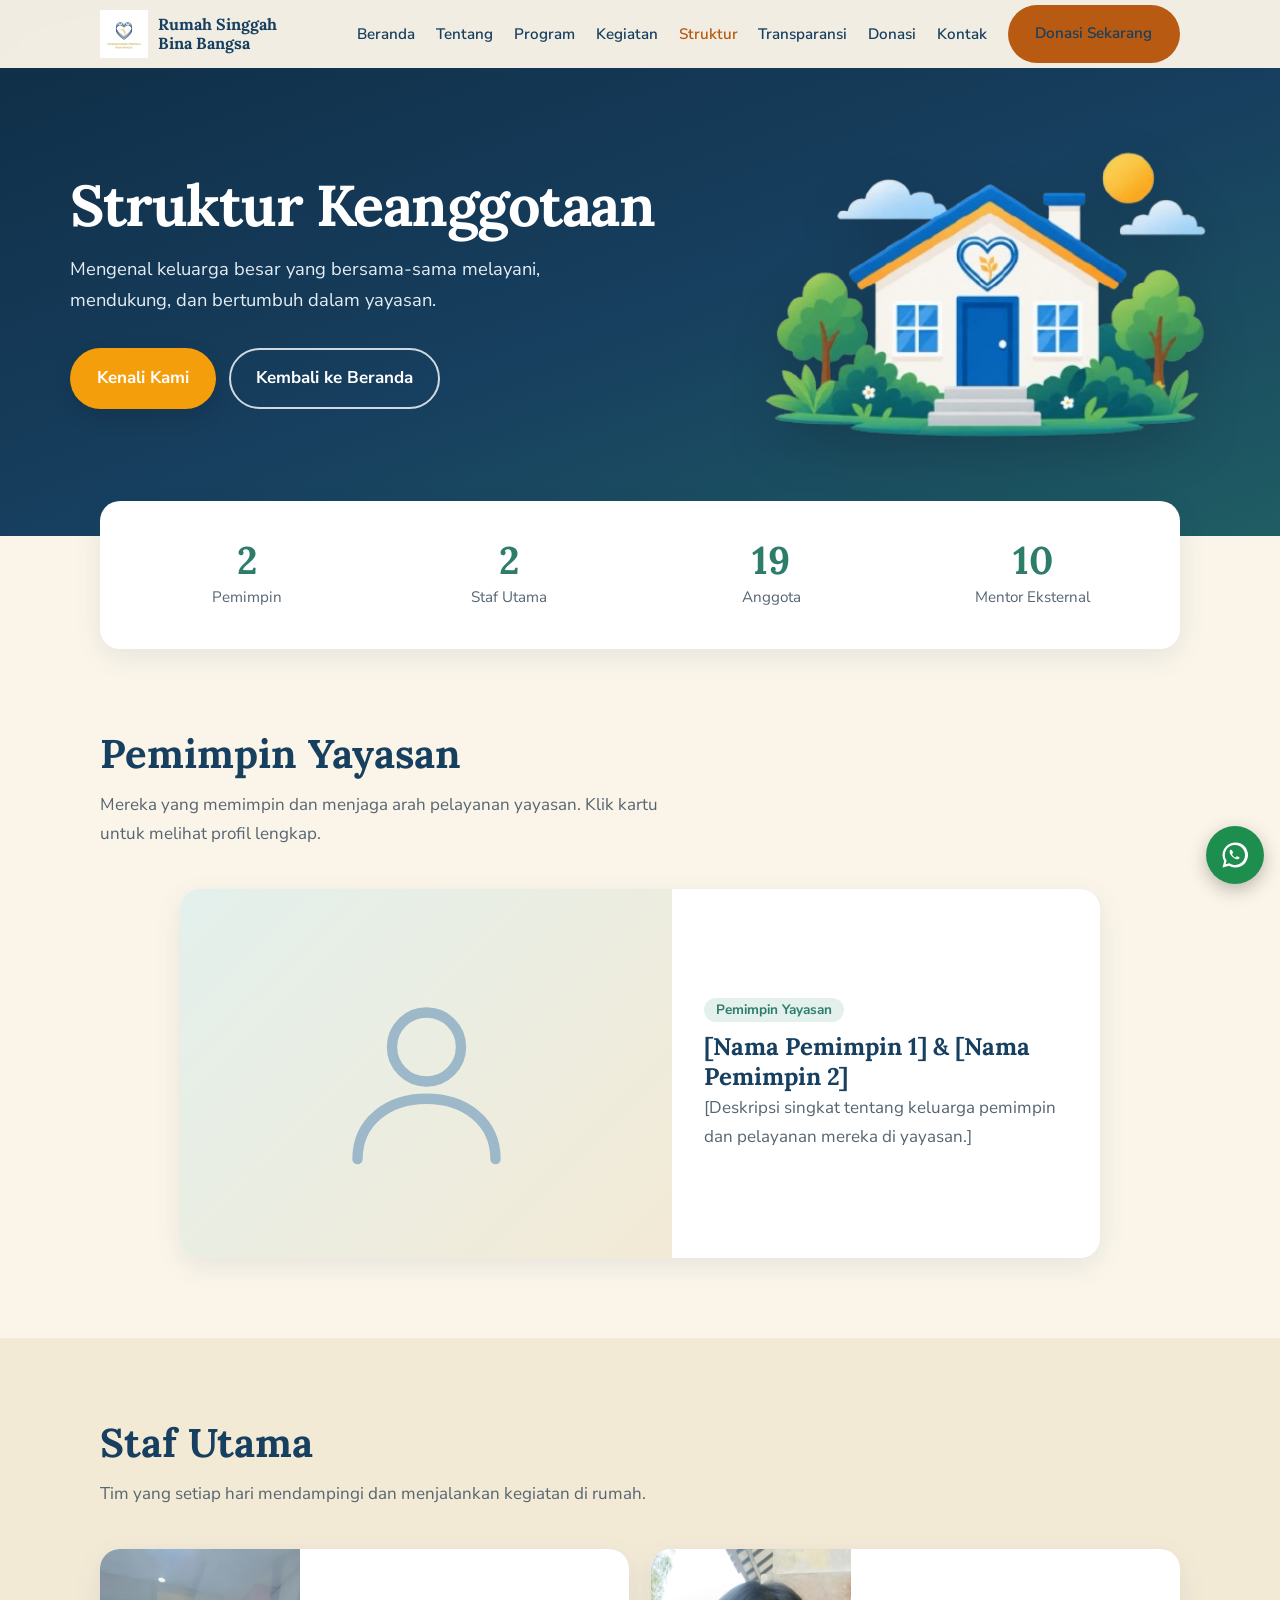
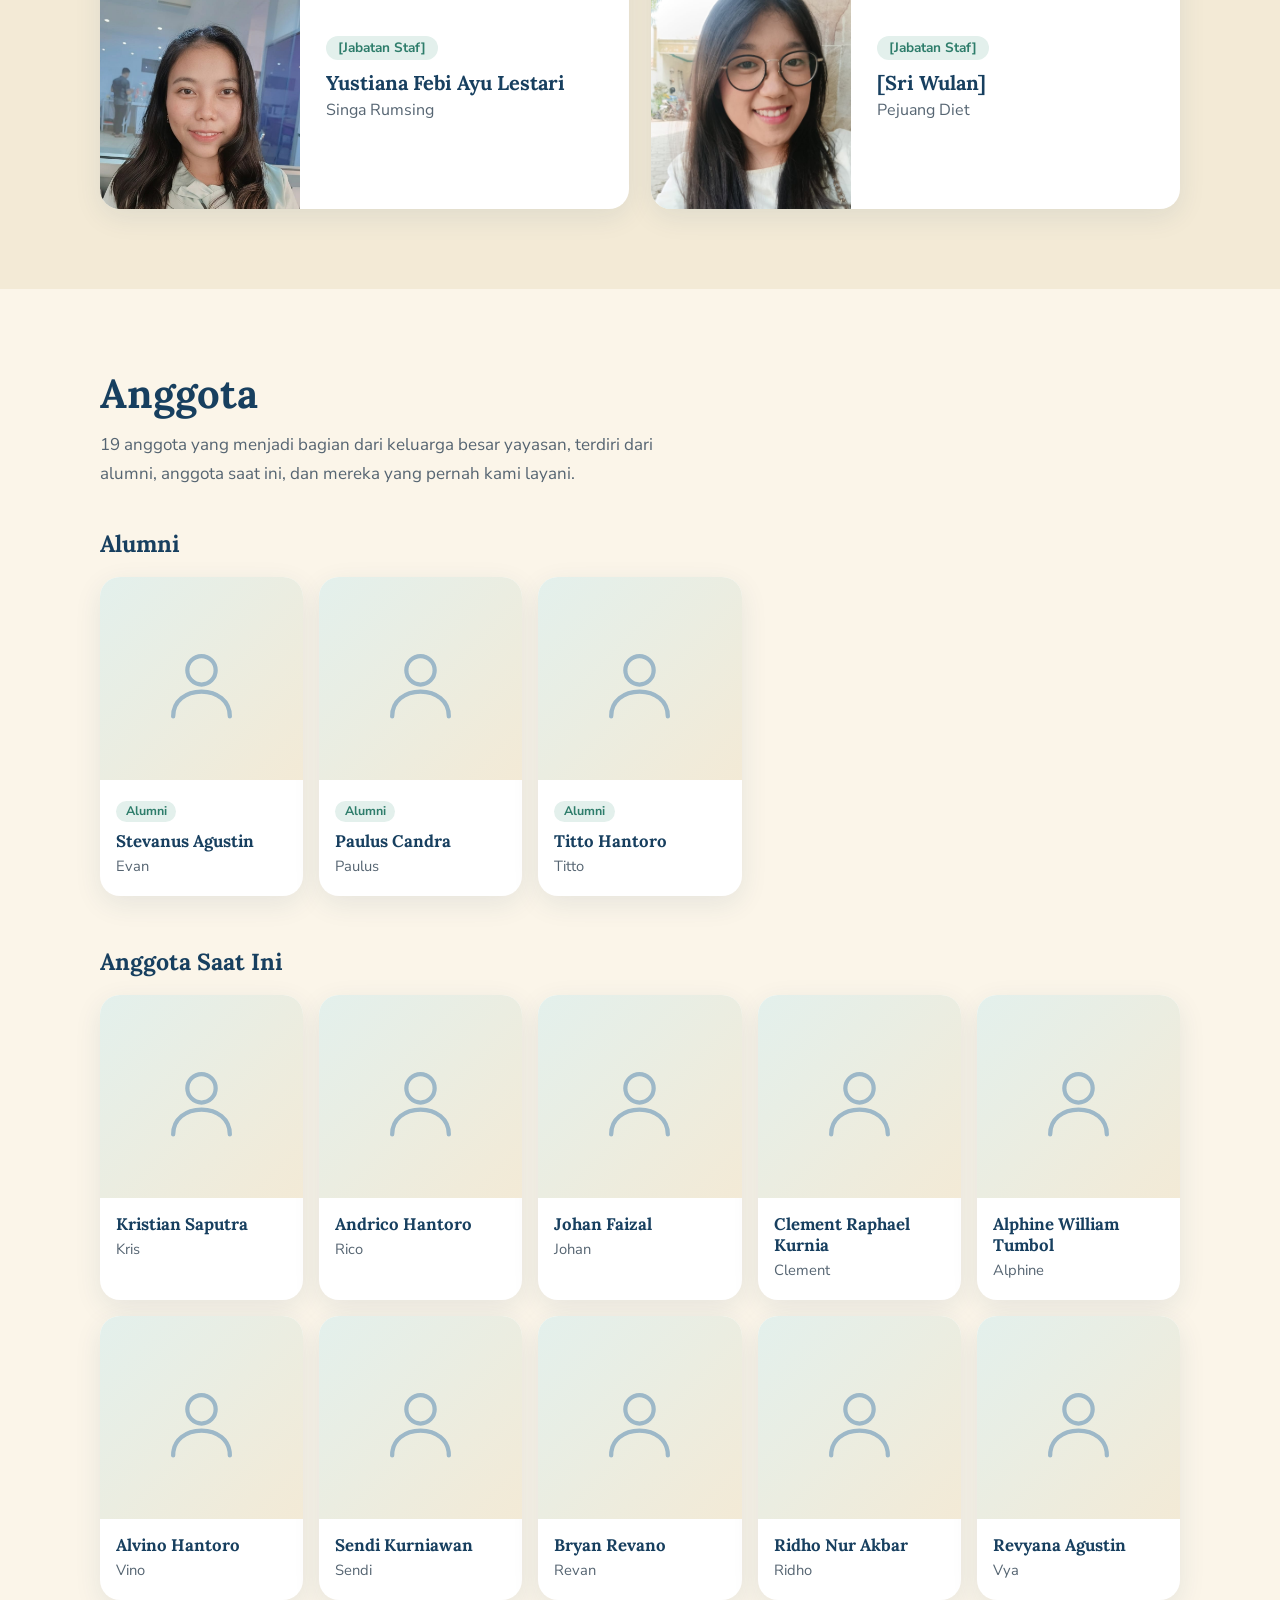
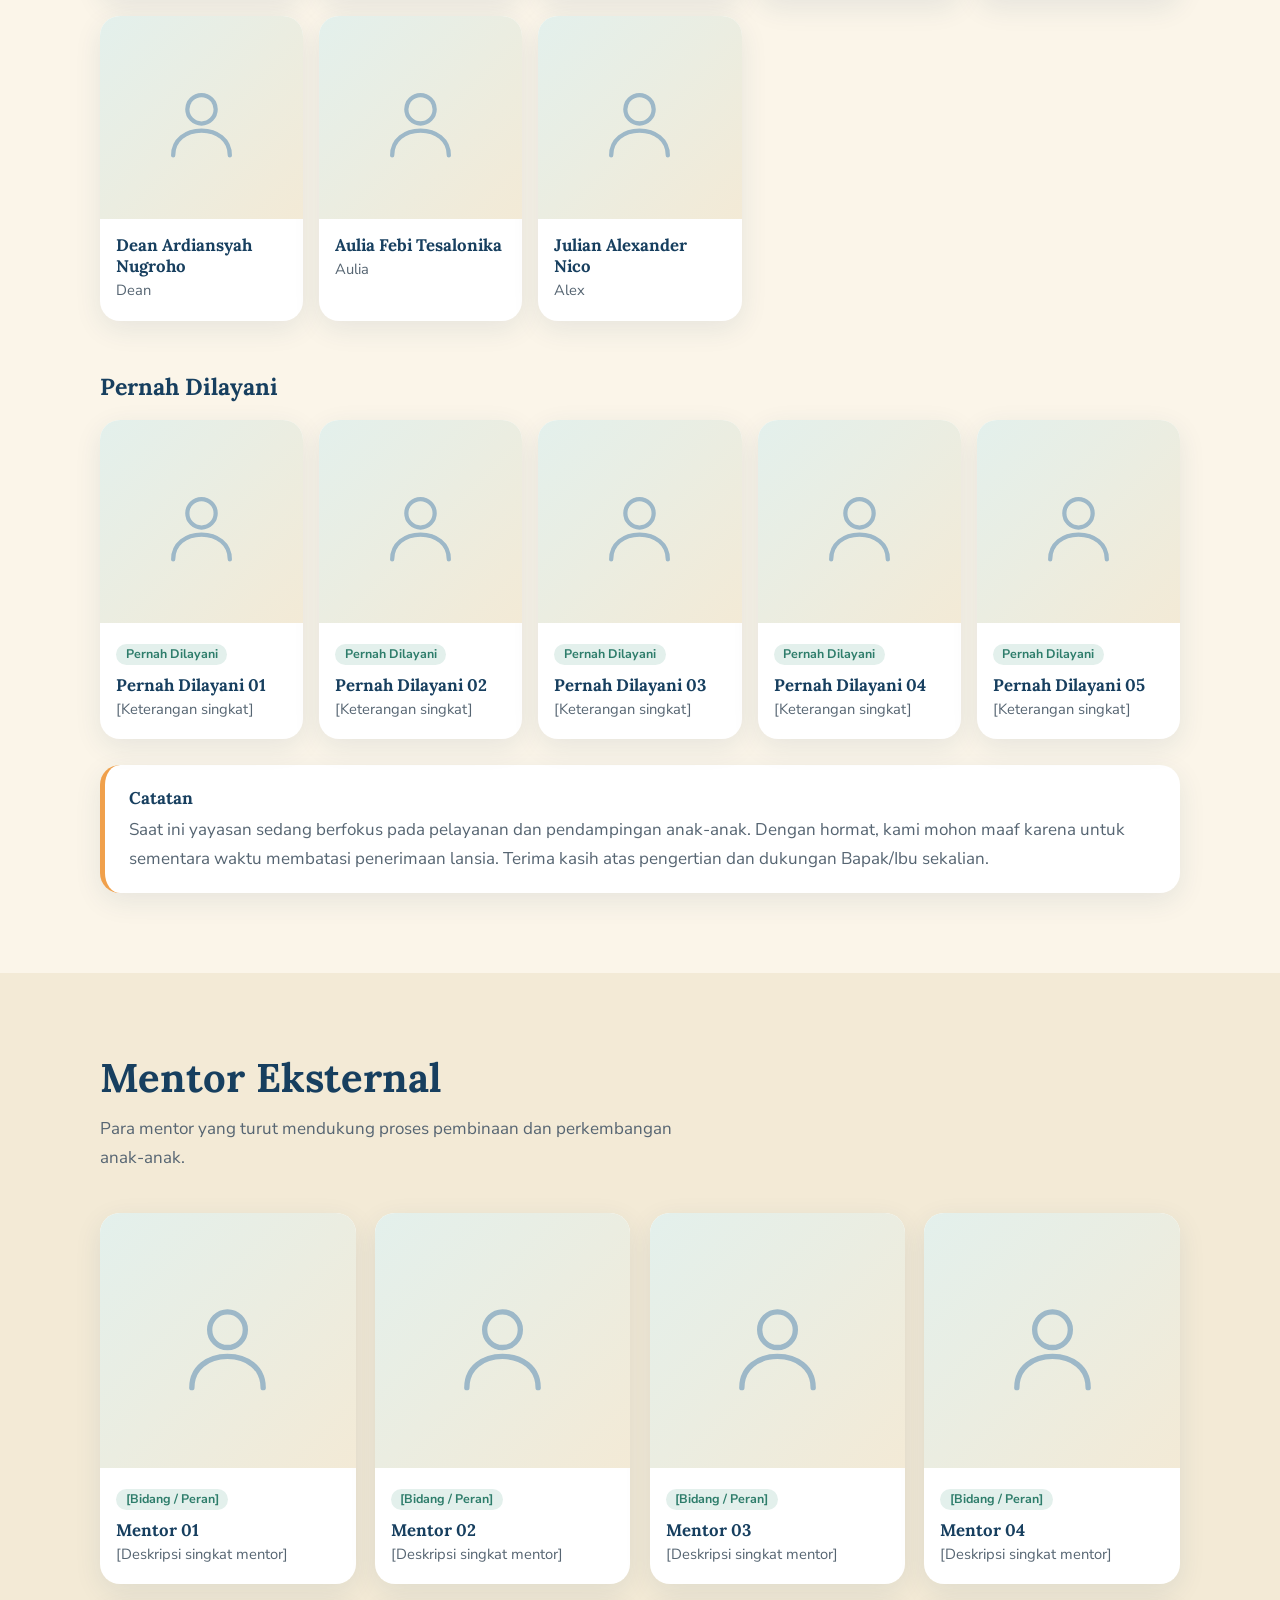
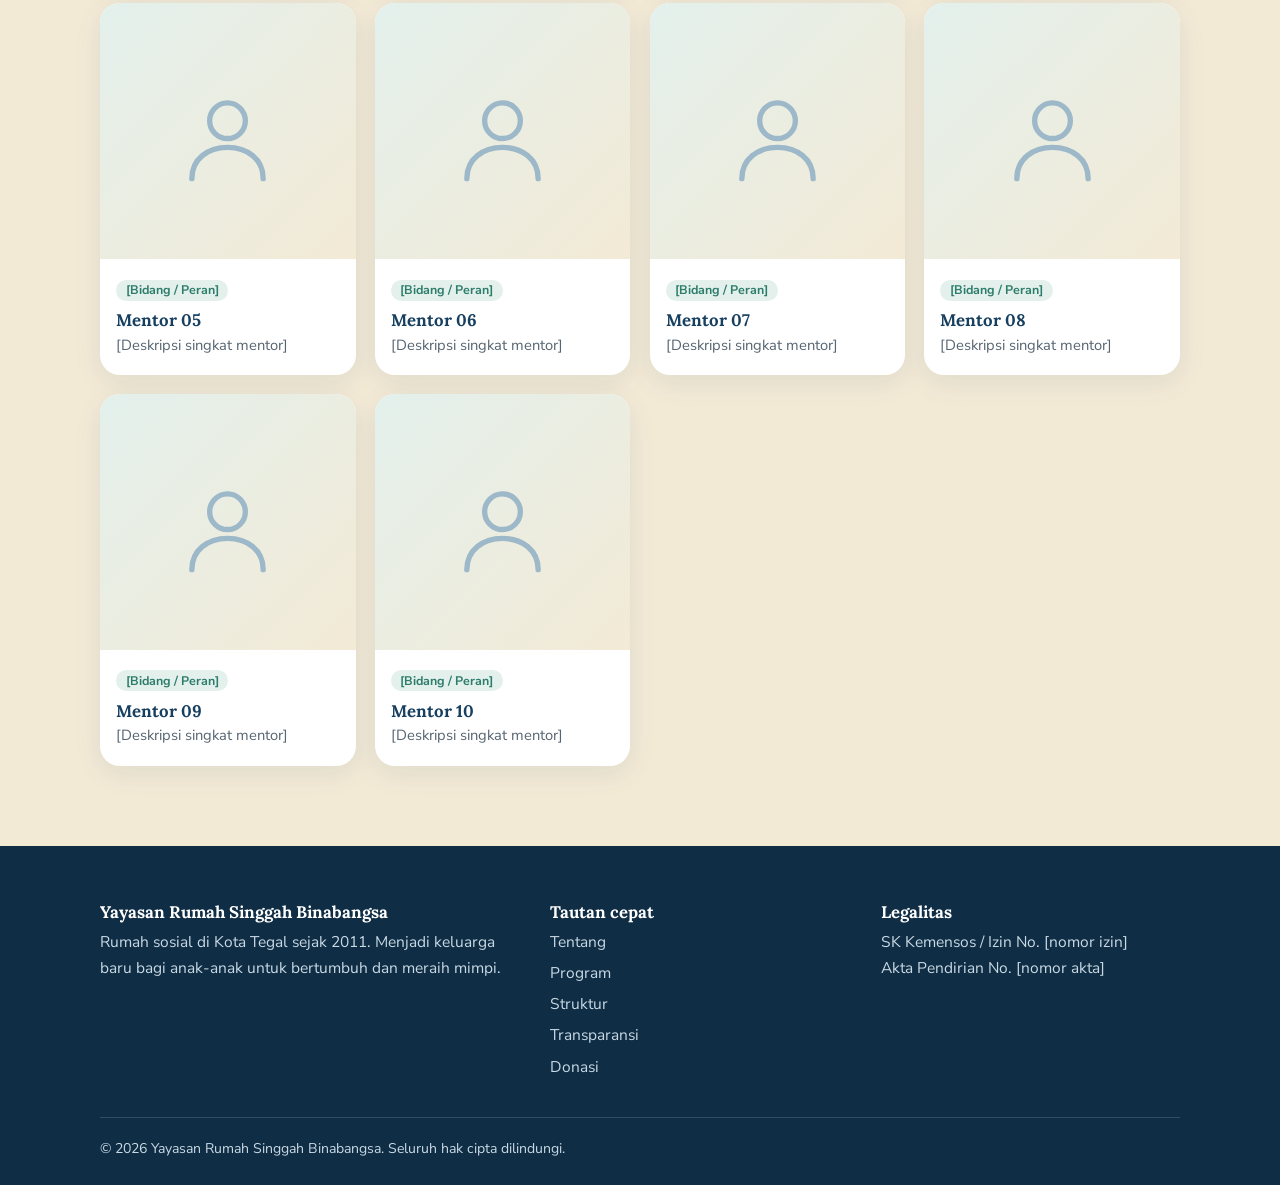
==== commit 54d35405: "Update struktur.html" ====
--- a/struktur.html
+++ b/struktur.html
@@ -115,11 +115,11 @@
 
   <!-- Staf 1 | foto: images/struktur/staf-1.jpg -->
   <article tabindex="0" role="button" aria-haspopup="dialog" aria-label="Lihat profil [Nama Staf 1]" class="member member-besar">
-   <div class="foto"><img src="ayu.jpeg" alt="Foto [Nama Staf 1]" loading="lazy"></div>
+   <div class="foto"><img src="ayu.jpeg" alt="Foto Yustiana Febi Ayu Lestari" loading="lazy"></div>
    <div class="isi">
     <span class="role">[Jabatan Staf]</span>
-    <h3>[Nama Staf 1]</h3>
-    <p>[Deskripsi singkat tentang tugas dan peran di yayasan.]</p>
+    <h3>Yustiana Febi Ayu Lestari</h3>
+    <p>Singa Rumsing</p>
    </div>
   
     <!-- PROFIL LENGKAP (muncul saat kartu diklik) -->
@@ -135,11 +135,11 @@
 
   <!-- Staf 2 | foto: images/struktur/staf-2.jpg -->
   <article tabindex="0" role="button" aria-haspopup="dialog" aria-label="Lihat profil [Nama Staf 2]" class="member member-besar">
-   <div class="foto"><img src="wulan.jpg" alt="Foto [Nama Staf 2]" loading="lazy"></div>
+   <div class="foto"><img src="wulan.jpg" alt="Foto Sri Wulan" loading="lazy"></div>
    <div class="isi">
     <span class="role">[Jabatan Staf]</span>
-    <h3>[Nama Staf 2]</h3>
-    <p>[Deskripsi singkat tentang tugas dan peran di yayasan.]</p>
+    <h3>[Sri Wulan]</h3>
+    <p>Pejuang Diet</p>
    </div>
   
     <!-- PROFIL LENGKAP (muncul saat kartu diklik) -->
@@ -171,7 +171,7 @@
    <!-- Alumni 01 | foto: images/struktur/alumni-01.jpg -->
    <article tabindex="0" role="button" aria-haspopup="dialog" aria-label="Lihat profil Alumni 01" class="member member-kecil">
     <div class="foto"><img src="images/struktur/alumni-01.jpg" alt="Foto Alumni 01" loading="lazy"></div>
-    <div class="isi"><span class="role">Alumni</span><h3>Alumni 01</h3><p>[Keterangan singkat]</p></div>
+    <div class="isi"><span class="role">Alumni</span><h3>Stevanus Agustin</h3><p>Evan</p></div>
     <!-- PROFIL LENGKAP (muncul saat kartu diklik) -->
     <div class="profil-detail" hidden>
      <p>[Cerita singkat perjalanan alumni selama di yayasan dan kegiatannya sekarang.]</p>
@@ -185,8 +185,8 @@
 
    <!-- Alumni 02 | foto: images/struktur/alumni-02.jpg -->
    <article tabindex="0" role="button" aria-haspopup="dialog" aria-label="Lihat profil Alumni 02" class="member member-kecil">
-    <div class="foto"><img src="images/struktur/alumni-02.jpg" alt="Foto Alumni 02" loading="lazy"></div>
-    <div class="isi"><span class="role">Alumni</span><h3>Alumni 02</h3><p>[Keterangan singkat]</p></div>
+    <div class="foto"><img src="paul.jpeg" alt="Foto Alumni 02" loading="lazy"></div>
+    <div class="isi"><span class="role">Alumni</span><h3>Paulus Candra</h3> <p>Paulus</p></div>
     <!-- PROFIL LENGKAP (muncul saat kartu diklik) -->
     <div class="profil-detail" hidden>
      <p>[Cerita singkat perjalanan alumni selama di yayasan dan kegiatannya sekarang.]</p>
@@ -200,15 +200,15 @@
 
    <!-- Alumni 03 | foto: images/struktur/alumni-03.jpg -->
    <article tabindex="0" role="button" aria-haspopup="dialog" aria-label="Lihat profil Alumni 03" class="member member-kecil">
-    <div class="foto"><img src="images/struktur/alumni-03.jpg" alt="Foto Alumni 03" loading="lazy"></div>
-    <div class="isi"><span class="role">Alumni</span><h3>Alumni 03</h3><p>[Keterangan singkat]</p></div>
-    <!-- PROFIL LENGKAP (muncul saat kartu diklik) -->
-    <div class="profil-detail" hidden>
-     <p>[Cerita singkat perjalanan alumni selama di yayasan dan kegiatannya sekarang.]</p>
-     <dl>
-      <dt>Bergabung sejak</dt><dd>[Tahun]</dd>
-      <dt>Alumni sejak</dt><dd>[Tahun]</dd>
-      <dt>Kegiatan sekarang</dt><dd>[Kuliah / Bekerja / dll.]</dd>
+    <div class="foto"><img src="tito.jpeg" alt="Foto Alumni 03" loading="lazy"></div>
+    <div class="isi"><span class="role">Alumni</span><h3>Titto Hantoro</h3> <p>Titto</p></div>
+    <!-- PROFIL LENGKAP (muncul saat kartu diklik) -->
+    <div class="profil-detail" hidden>
+     <p>[Yeremia 29:11, Dari keterpurukan menjadi penuh harapan karna rencana Tuhan selalu terbaik bagi saya.]</p>
+     <dl>
+      <dt>Bergabung sejak</dt><dd>[2020]</dd>
+      <dt>Alumni sejak</dt><dd>[2024]</dd>
+      <dt>Kegiatan sekarang</dt><dd>[Bekerja di Kapal]</dd>
      </dl>
     </div>
    </article>
@@ -224,7 +224,7 @@
    <!-- Anggota 01 | foto: images/struktur/anggota-01.jpg -->
    <article tabindex="0" role="button" aria-haspopup="dialog" aria-label="Lihat profil Anggota 01" class="member member-kecil">
     <div class="foto"><img src="images/struktur/anggota-01.jpg" alt="Foto Anggota 01" loading="lazy"></div>
-    <div class="isi"><h3>Anggota 01</h3><p>[Keterangan singkat]</p></div>
+    <div class="isi"><h3>Kristian Saputra</h3><p>Kris</p></div>
     <!-- PROFIL LENGKAP (muncul saat kartu diklik) -->
     <div class="profil-detail" hidden>
      <p>[Cerita singkat tentang anggota ini: kepribadian, prestasi, atau kegiatan favorit.]</p>
@@ -240,7 +240,7 @@
    <!-- Anggota 02 | foto: images/struktur/anggota-02.jpg -->
    <article tabindex="0" role="button" aria-haspopup="dialog" aria-label="Lihat profil Anggota 02" class="member member-kecil">
     <div class="foto"><img src="images/struktur/anggota-02.jpg" alt="Foto Anggota 02" loading="lazy"></div>
-    <div class="isi"><h3>Anggota 02</h3><p>[Keterangan singkat]</p></div>
+    <div class="isi"><h3>Andrico Hantoro</h3><p>Rico</p></div>
     <!-- PROFIL LENGKAP (muncul saat kartu diklik) -->
     <div class="profil-detail" hidden>
      <p>[Cerita singkat tentang anggota ini: kepribadian, prestasi, atau kegiatan favorit.]</p>
@@ -256,7 +256,7 @@
    <!-- Anggota 03 | foto: images/struktur/anggota-03.jpg -->
    <article tabindex="0" role="button" aria-haspopup="dialog" aria-label="Lihat profil Anggota 03" class="member member-kecil">
     <div class="foto"><img src="images/struktur/anggota-03.jpg" alt="Foto Anggota 03" loading="lazy"></div>
-    <div class="isi"><h3>Anggota 03</h3><p>[Keterangan singkat]</p></div>
+    <div class="isi"><h3>Johan Faizal</h3><p>Johan</p></div>
     <!-- PROFIL LENGKAP (muncul saat kartu diklik) -->
     <div class="profil-detail" hidden>
      <p>[Cerita singkat tentang anggota ini: kepribadian, prestasi, atau kegiatan favorit.]</p>
@@ -272,7 +272,7 @@
    <!-- Anggota 04 | foto: images/struktur/anggota-04.jpg -->
    <article tabindex="0" role="button" aria-haspopup="dialog" aria-label="Lihat profil Anggota 04" class="member member-kecil">
     <div class="foto"><img src="images/struktur/anggota-04.jpg" alt="Foto Anggota 04" loading="lazy"></div>
-    <div class="isi"><h3>Anggota 04</h3><p>[Keterangan singkat]</p></div>
+    <div class="isi"><h3>Clement Raphael Kurnia</h3><p>Clement</p></div>
     <!-- PROFIL LENGKAP (muncul saat kartu diklik) -->
     <div class="profil-detail" hidden>
      <p>[Cerita singkat tentang anggota ini: kepribadian, prestasi, atau kegiatan favorit.]</p>
@@ -287,8 +287,8 @@
 
    <!-- Anggota 05 | foto: images/struktur/anggota-05.jpg -->
    <article tabindex="0" role="button" aria-haspopup="dialog" aria-label="Lihat profil Anggota 05" class="member member-kecil">
-    <div class="foto"><img src="images/struktur/anggota-05.jpg" alt="Foto Anggota 05" loading="lazy"></div>
-    <div class="isi"><h3>Anggota 05</h3><p>[Keterangan singkat]</p></div>
+    <div class="foto"><img src="alvin.jpeg" alt="Foto Anggota 05" loading="lazy"></div>
+    <div class="isi"><h3>Alphine William Tumbol</h3><p>Alphine</p></div>
     <!-- PROFIL LENGKAP (muncul saat kartu diklik) -->
     <div class="profil-detail" hidden>
      <p>[Cerita singkat tentang anggota ini: kepribadian, prestasi, atau kegiatan favorit.]</p>
@@ -304,7 +304,7 @@
    <!-- Anggota 06 | foto: images/struktur/anggota-06.jpg -->
    <article tabindex="0" role="button" aria-haspopup="dialog" aria-label="Lihat profil Anggota 06" class="member member-kecil">
     <div class="foto"><img src="images/struktur/anggota-06.jpg" alt="Foto Anggota 06" loading="lazy"></div>
-    <div class="isi"><h3>Anggota 06</h3><p>[Keterangan singkat]</p></div>
+    <div class="isi"><h3>Alvino Hantoro</h3><p>Vino</p></div>
     <!-- PROFIL LENGKAP (muncul saat kartu diklik) -->
     <div class="profil-detail" hidden>
      <p>[Cerita singkat tentang anggota ini: kepribadian, prestasi, atau kegiatan favorit.]</p>
@@ -320,7 +320,7 @@
    <!-- Anggota 07 | foto: images/struktur/anggota-07.jpg -->
    <article tabindex="0" role="button" aria-haspopup="dialog" aria-label="Lihat profil Anggota 07" class="member member-kecil">
     <div class="foto"><img src="images/struktur/anggota-07.jpg" alt="Foto Anggota 07" loading="lazy"></div>
-    <div class="isi"><h3>Anggota 07</h3><p>[Keterangan singkat]</p></div>
+    <div class="isi"><h3>Sendi Kurniawan</h3><p>Sendi</p></div>
     <!-- PROFIL LENGKAP (muncul saat kartu diklik) -->
     <div class="profil-detail" hidden>
      <p>[Cerita singkat tentang anggota ini: kepribadian, prestasi, atau kegiatan favorit.]</p>
@@ -336,7 +336,7 @@
    <!-- Anggota 08 | foto: images/struktur/anggota-08.jpg -->
    <article tabindex="0" role="button" aria-haspopup="dialog" aria-label="Lihat profil Anggota 08" class="member member-kecil">
     <div class="foto"><img src="images/struktur/anggota-08.jpg" alt="Foto Anggota 08" loading="lazy"></div>
-    <div class="isi"><h3>Anggota 08</h3><p>[Keterangan singkat]</p></div>
+    <div class="isi"><h3>Bryan Revano</h3><p>Revan</p></div>
     <!-- PROFIL LENGKAP (muncul saat kartu diklik) -->
     <div class="profil-detail" hidden>
      <p>[Cerita singkat tentang anggota ini: kepribadian, prestasi, atau kegiatan favorit.]</p>
@@ -352,7 +352,7 @@
    <!-- Anggota 09 | foto: images/struktur/anggota-09.jpg -->
    <article tabindex="0" role="button" aria-haspopup="dialog" aria-label="Lihat profil Anggota 09" class="member member-kecil">
     <div class="foto"><img src="images/struktur/anggota-09.jpg" alt="Foto Anggota 09" loading="lazy"></div>
-    <div class="isi"><h3>Anggota 09</h3><p>[Keterangan singkat]</p></div>
+    <div class="isi"><h3>Ridho Nur Akbar</h3><p>Ridho</p></div>
     <!-- PROFIL LENGKAP (muncul saat kartu diklik) -->
     <div class="profil-detail" hidden>
      <p>[Cerita singkat tentang anggota ini: kepribadian, prestasi, atau kegiatan favorit.]</p>
@@ -368,23 +368,55 @@
    <!-- Anggota 10 | foto: images/struktur/anggota-10.jpg -->
    <article tabindex="0" role="button" aria-haspopup="dialog" aria-label="Lihat profil Anggota 10" class="member member-kecil">
     <div class="foto"><img src="images/struktur/anggota-10.jpg" alt="Foto Anggota 10" loading="lazy"></div>
-    <div class="isi"><h3>Anggota 10</h3><p>[Keterangan singkat]</p></div>
-    <!-- PROFIL LENGKAP (muncul saat kartu diklik) -->
-    <div class="profil-detail" hidden>
-     <p>[Cerita singkat tentang anggota ini: kepribadian, prestasi, atau kegiatan favorit.]</p>
-     <dl>
-      <dt>Bergabung sejak</dt><dd>[Tahun]</dd>
-      <dt>Sekolah / Kelas</dt><dd>[Sekolah, kelas]</dd>
-      <dt>Hobi</dt><dd>[Hobi]</dd>
-      <dt>Cita-cita</dt><dd>[Cita-cita]</dd>
-     </dl>
-    </div>
-   </article>
+    <div class="isi"><h3>Revyana Agustin</h3><p>Vya</p></div>
+    <!-- PROFIL LENGKAP (muncul saat kartu diklik) -->
+    <div class="profil-detail" hidden>
+     <p>[Cerita singkat tentang anggota ini: kepribadian, prestasi, atau kegiatan favorit.]</p>
+     <dl>
+      <dt>Bergabung sejak</dt><dd>[Tahun]</dd>
+      <dt>Sekolah / Kelas</dt><dd>[Sekolah, kelas]</dd>
+      <dt>Hobi</dt><dd>[Hobi]</dd>
+      <dt>Cita-cita</dt><dd>[Cita-cita]</dd>
+     </dl>
+    </div>
+   </article>
+
+
+   <article tabindex="0" role="button" aria-haspopup="dialog" aria-label="Lihat profil Anggota 11" class="member member-kecil">
+    <div class="foto"><img src="images/struktur/anggota-11.jpg" alt="Foto Anggota 11" loading="lazy"></div>
+    <div class="isi"><h3>Dean Ardiansyah Nugroho</h3><p>Dean</p></div>
+    <!-- PROFIL LENGKAP (muncul saat kartu diklik) -->
+    <div class="profil-detail" hidden>
+     <p>[Cerita singkat tentang anggota ini: kepribadian, prestasi, atau kegiatan favorit.]</p>
+     <dl>
+      <dt>Bergabung sejak</dt><dd>[Tahun]</dd>
+      <dt>Sekolah / Kelas</dt><dd>[Sekolah, kelas]</dd>
+      <dt>Hobi</dt><dd>[Hobi]</dd>
+      <dt>Cita-cita</dt><dd>[Cita-cita]</dd>
+     </dl>
+    </div>
+   </article>
+
 
    <!-- Anggota 11 | foto: images/struktur/anggota-11.jpg -->
    <article tabindex="0" role="button" aria-haspopup="dialog" aria-label="Lihat profil Anggota 11" class="member member-kecil">
     <div class="foto"><img src="images/struktur/anggota-11.jpg" alt="Foto Anggota 11" loading="lazy"></div>
-    <div class="isi"><h3>Anggota 11</h3><p>[Keterangan singkat]</p></div>
+    <div class="isi"><h3>Aulia Febi Tesalonika</h3><p>Aulia</p></div>
+    <!-- PROFIL LENGKAP (muncul saat kartu diklik) -->
+    <div class="profil-detail" hidden>
+     <p>[Cerita singkat tentang anggota ini: kepribadian, prestasi, atau kegiatan favorit.]</p>
+     <dl>
+      <dt>Bergabung sejak</dt><dd>[Tahun]</dd>
+      <dt>Sekolah / Kelas</dt><dd>[Sekolah, kelas]</dd>
+      <dt>Hobi</dt><dd>[Hobi]</dd>
+      <dt>Cita-cita</dt><dd>[Cita-cita]</dd>
+     </dl>
+    </div>
+   </article>
+
+   <article tabindex="0" role="button" aria-haspopup="dialog" aria-label="Lihat profil Anggota 11" class="member member-kecil">
+    <div class="foto"><img src="images/struktur/anggota-11.jpg" alt="Foto Anggota 11" loading="lazy"></div>
+    <div class="isi"><h3>Julian Alexander Nico</h3><p>Alex</p></div>
     <!-- PROFIL LENGKAP (muncul saat kartu diklik) -->
     <div class="profil-detail" hidden>
      <p>[Cerita singkat tentang anggota ini: kepribadian, prestasi, atau kegiatan favorit.]</p>
--- a/struktur.css
+++ b/struktur.css
@@ -194,25 +194,13 @@
   .grid-anak{grid-template-columns:repeat(2,1fr);gap:.8rem}
   .grid-mentor{grid-template-columns:repeat(2,1fr);gap:.8rem}
   .member-besar{grid-template-columns:1fr}        /* foto di atas, teks di bawah */
-  .member-besar .foto{min-height:0;aspect-ratio:4/3}
+  /* Di HP: foto pemimpin/staf tampil UTUH sesuai bentuk aslinya (tidak dipotong) */
+  .member-besar .foto{min-height:220px;aspect-ratio:auto}
+  .member-besar .foto img{position:static;display:block;width:100%;height:auto;object-fit:contain}
   .member-besar .isi{padding:1.2rem}
   .member-kecil .isi{padding:.8rem .8rem 1rem}
   .member-kecil h3{font-size:.98rem}
   .member-kecil p{font-size:.85rem}
-}
-
-
-/* =====================================================================
-   BAGIAN 3 - TRANSISI HALAMAN HALUS
-   (blok yang sama juga ditempel di <style> index.html)
-   ===================================================================== */
-@view-transition{navigation:auto}            /* pindah halaman = cross-fade */
-header{view-transition-name:header}          /* header diam di tempat, tidak ikut berkedip */
-::view-transition-old(root),::view-transition-new(root){animation-duration:.25s}
-/* Cadangan untuk browser lama: fade-in lembut saat halaman terbuka */
-@supports not (view-transition-name:none){
-  body{animation:halamanMasuk .4s ease both}
-  @keyframes halamanMasuk{from{opacity:0}to{opacity:1}}
 }
 
 
@@ -237,28 +225,34 @@
 .modal-profil.buka{display:flex}
 body.modal-terbuka{overflow:hidden}   /* halaman di belakang tidak ikut ter-scroll */
 
-/* Kartu popup: agak panjang ke bawah, bisa di-scroll */
+/* Kartu popup: foto tampil UTUH, biodata di bawah foto. */
 .mp-kartu{
   position:relative;
   width:min(520px,100%);
-  max-height:90vh;
-  overflow-y:auto;
   background:#fff;
   border-radius:var(--r);
   box-shadow:0 20px 60px rgba(0,0,0,.35);
+  overflow:hidden;
   animation:profilMasuk .25s ease-out;
 }
+.mp-scroll{
+  max-height:90vh;
+  overflow-y:auto;
+  overscroll-behavior:contain;
+}
 @keyframes profilMasuk{from{opacity:0;transform:scale(.92)}to{opacity:1;transform:scale(1)}}
 
-.mp-foto{aspect-ratio:1/1;max-height:46vh;width:100%}
+.mp-foto{width:100%;background-position:center}
+.mp-foto img{position:static;display:block;width:100%;height:auto;object-fit:contain}
+.mp-foto:not(:has(img)){aspect-ratio:4/3}
 
 .mp-tutup{
-  position:absolute;top:12px;right:12px;z-index:2;
+  position:absolute;top:12px;right:22px;z-index:2;
   width:40px;height:40px;border-radius:50%;
   border:0;cursor:pointer;
-  background:rgba(255,255,255,.92);
+  background:rgba(255,255,255,.95);
   color:var(--navy);font-size:1.7rem;line-height:1;
-  box-shadow:0 2px 8px rgba(0,0,0,.2);
+  box-shadow:0 2px 8px rgba(0,0,0,.25);
 }
 .mp-tutup:hover{background:#fff;color:var(--orange)}
 
@@ -279,3 +273,65 @@
   .mp-isi{padding:1.2rem 1.2rem 1.5rem}
   .mp-isi h3{font-size:1.3rem}
 }
+
+/* =====================================================================
+   BAGIAN 5 - KELOMPOK ANGGOTA (Aktif / Alumni / Pernah Dilayani)
+   ===================================================================== */
+.grup + .grup{margin-top:3.2rem}
+
+/* Judul kelompok */
+.sub-judul{
+  display:flex;align-items:center;flex-wrap:wrap;
+  gap:.7rem;
+  font-size:1.45rem;
+  margin:0 0 1.2rem;
+}
+
+/* Kotak catatan (penerimaan lansia) */
+.catatan{
+  margin-top:1.6rem;
+  background:#fff;
+  border-radius:var(--r);
+  border-left:5px solid var(--amber);
+  box-shadow:var(--sh);
+  padding:1.2rem 1.5rem;
+}
+.catatan strong{display:block;font-family:'Lora',serif;color:var(--navy);margin-bottom:.2rem}
+.catatan p{color:var(--mute);overflow-wrap:anywhere}
+@media(max-width:560px){.catatan{padding:1rem 1.1rem}.sub-judul{font-size:1.25rem}}
+
+
+/* =====================================================================
+   BAGIAN 6 - KARTU PEMIMPIN (1 kartu foto keluarga)
+   Mobile dulu: foto di atas (tampil UTUH, tidak dipotong), teks di bawah.
+   Di layar lebar: foto kiri, teks kanan.
+   ===================================================================== */
+.grid-keluarga{max-width:920px;margin:0 auto}
+
+.member-keluarga{display:block}
+
+/* Foto keluarga mengikuti bentuk aslinya, jadi tidak mungkin "hilang" */
+.member-keluarga .foto{width:100%;min-height:220px}   /* kotak siluet tampil walau foto belum ada */
+.member-keluarga .foto img{
+  position:static;
+  display:block;
+  width:100%;
+  height:auto;
+  object-fit:contain;
+}
+/* Jika file foto belum ada: tampil kotak pengganti berbentuk siluet */
+.member-keluarga .foto:not(:has(img)){aspect-ratio:4/3}
+
+.member-keluarga .isi{padding:1.3rem 1.3rem 1.5rem}
+.member-keluarga .isi h3{font-size:1.3rem;overflow-wrap:anywhere}
+.member-keluarga .isi p{overflow-wrap:anywhere}
+
+@media(min-width:701px){
+  .member-keluarga{
+    display:grid;
+    grid-template-columns:1.15fr 1fr;
+    align-items:center;
+  }
+  .member-keluarga .isi{padding:2rem}
+  .member-keluarga .isi h3{font-size:1.5rem}
+}
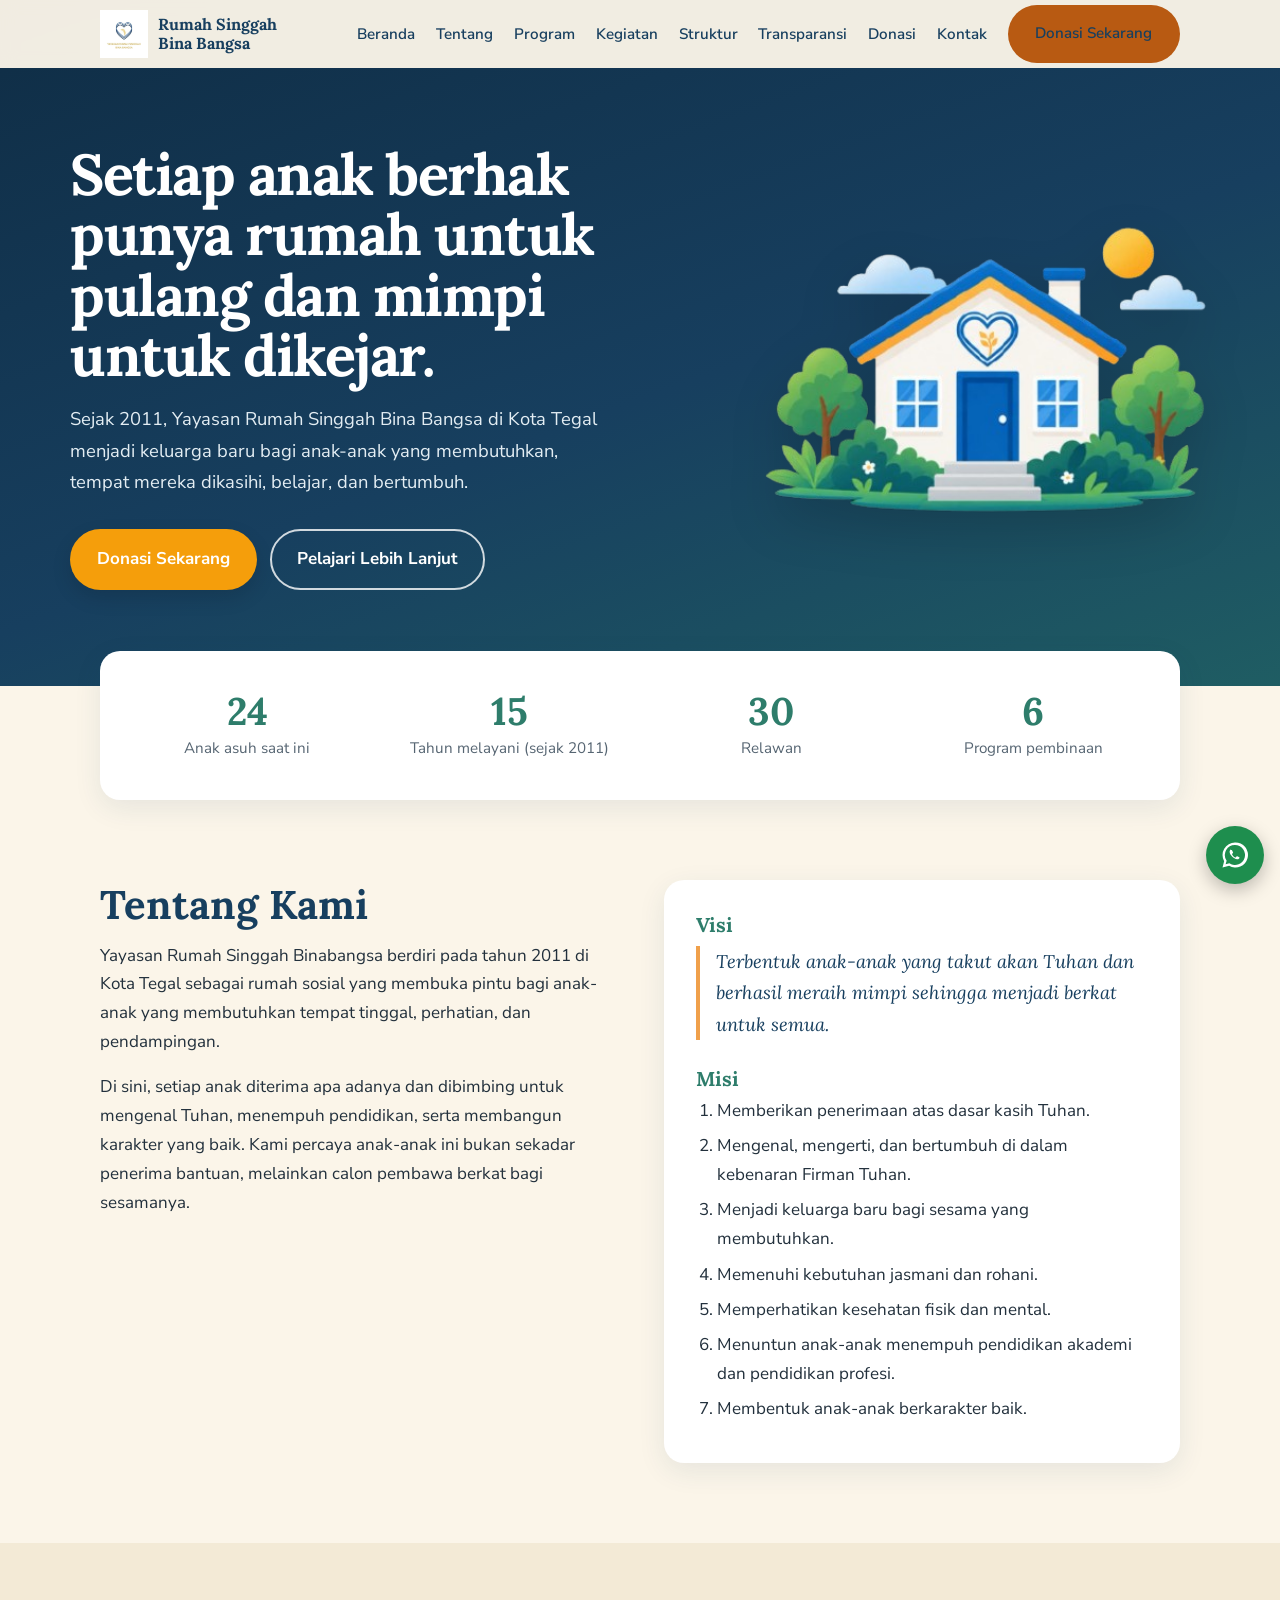
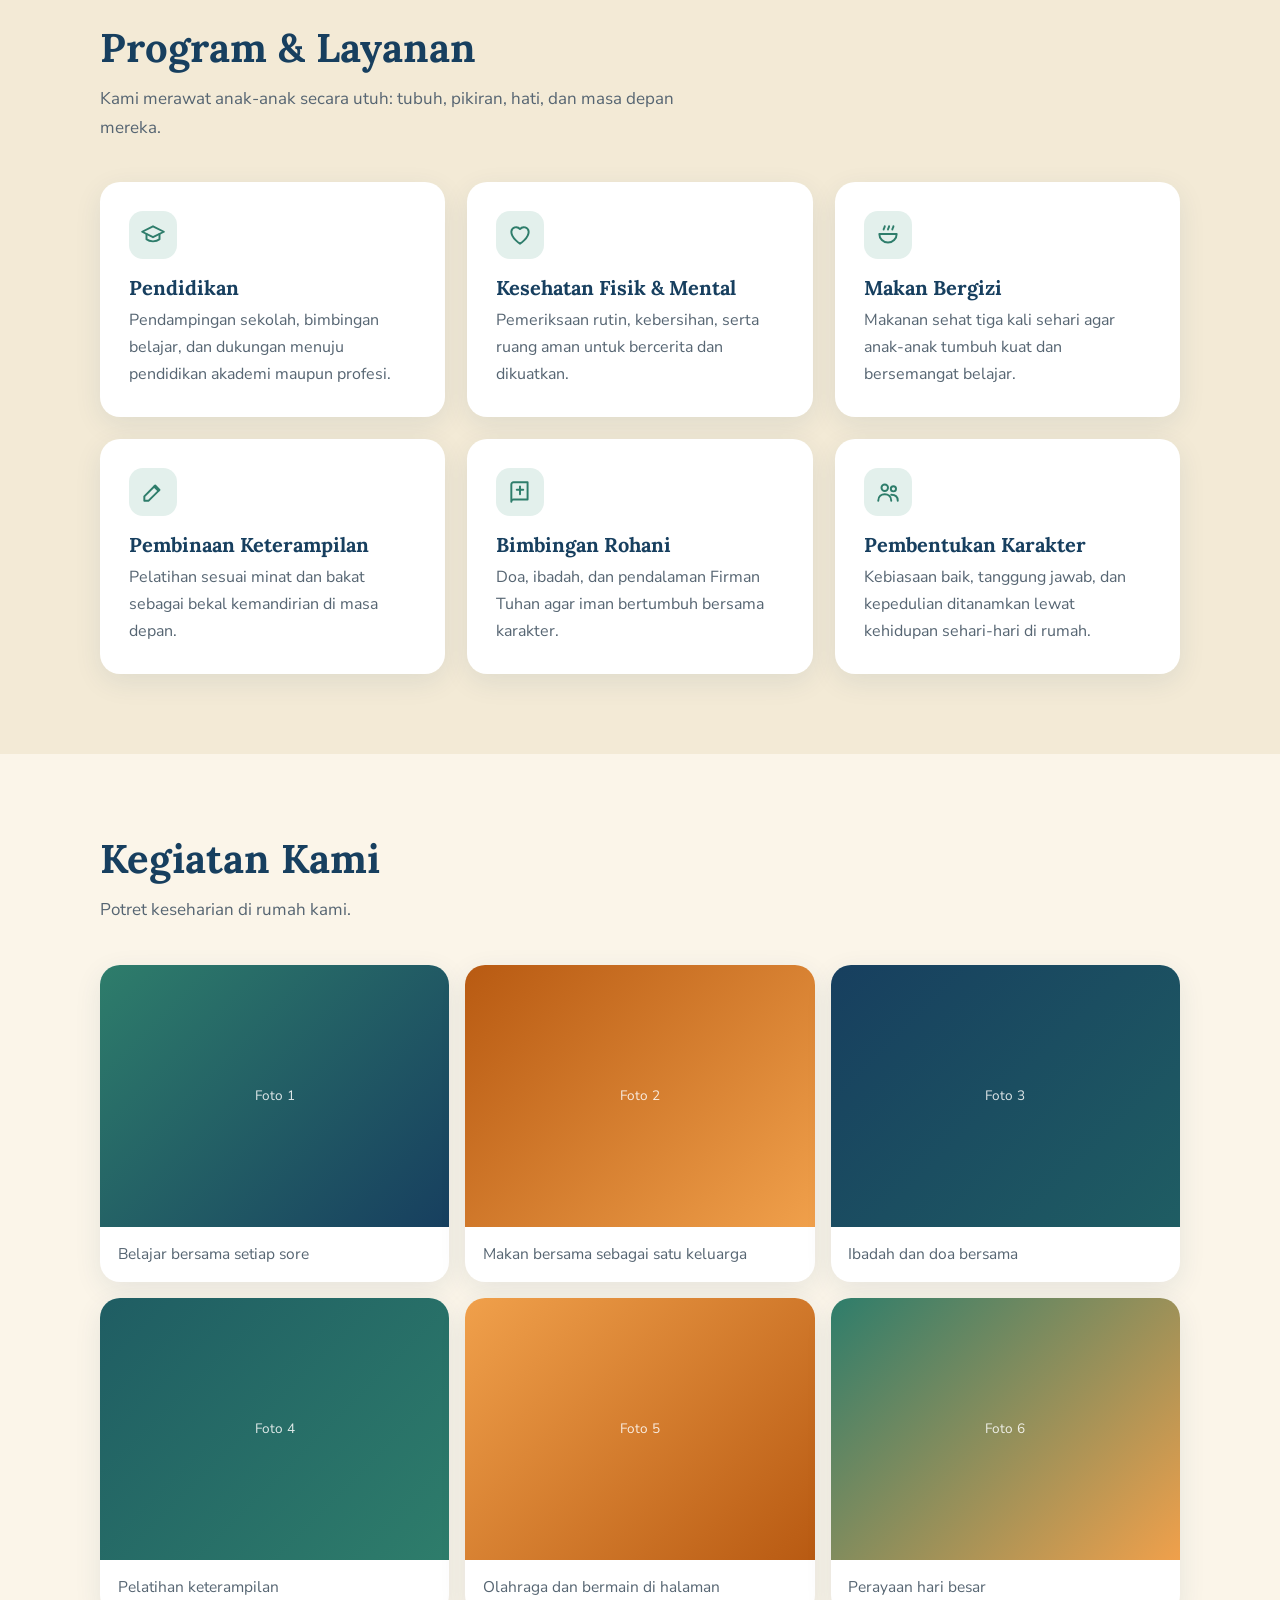
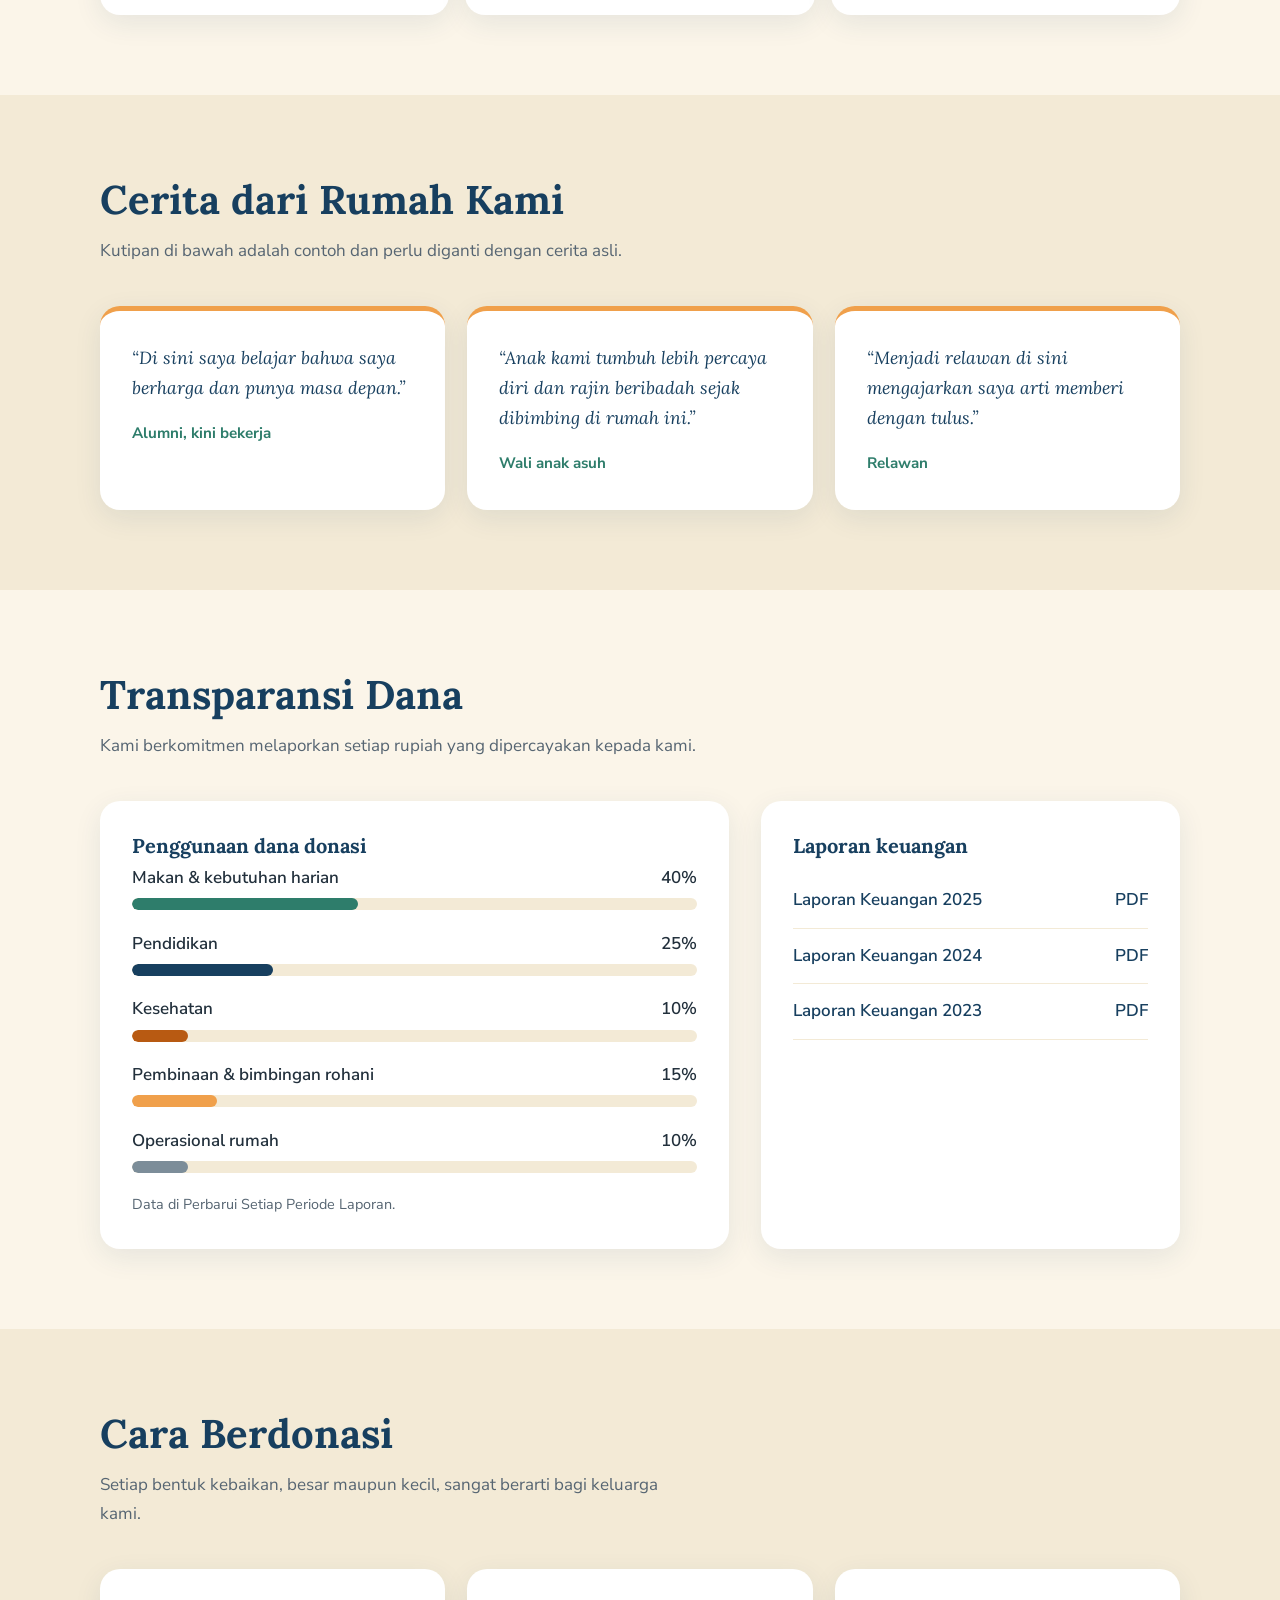
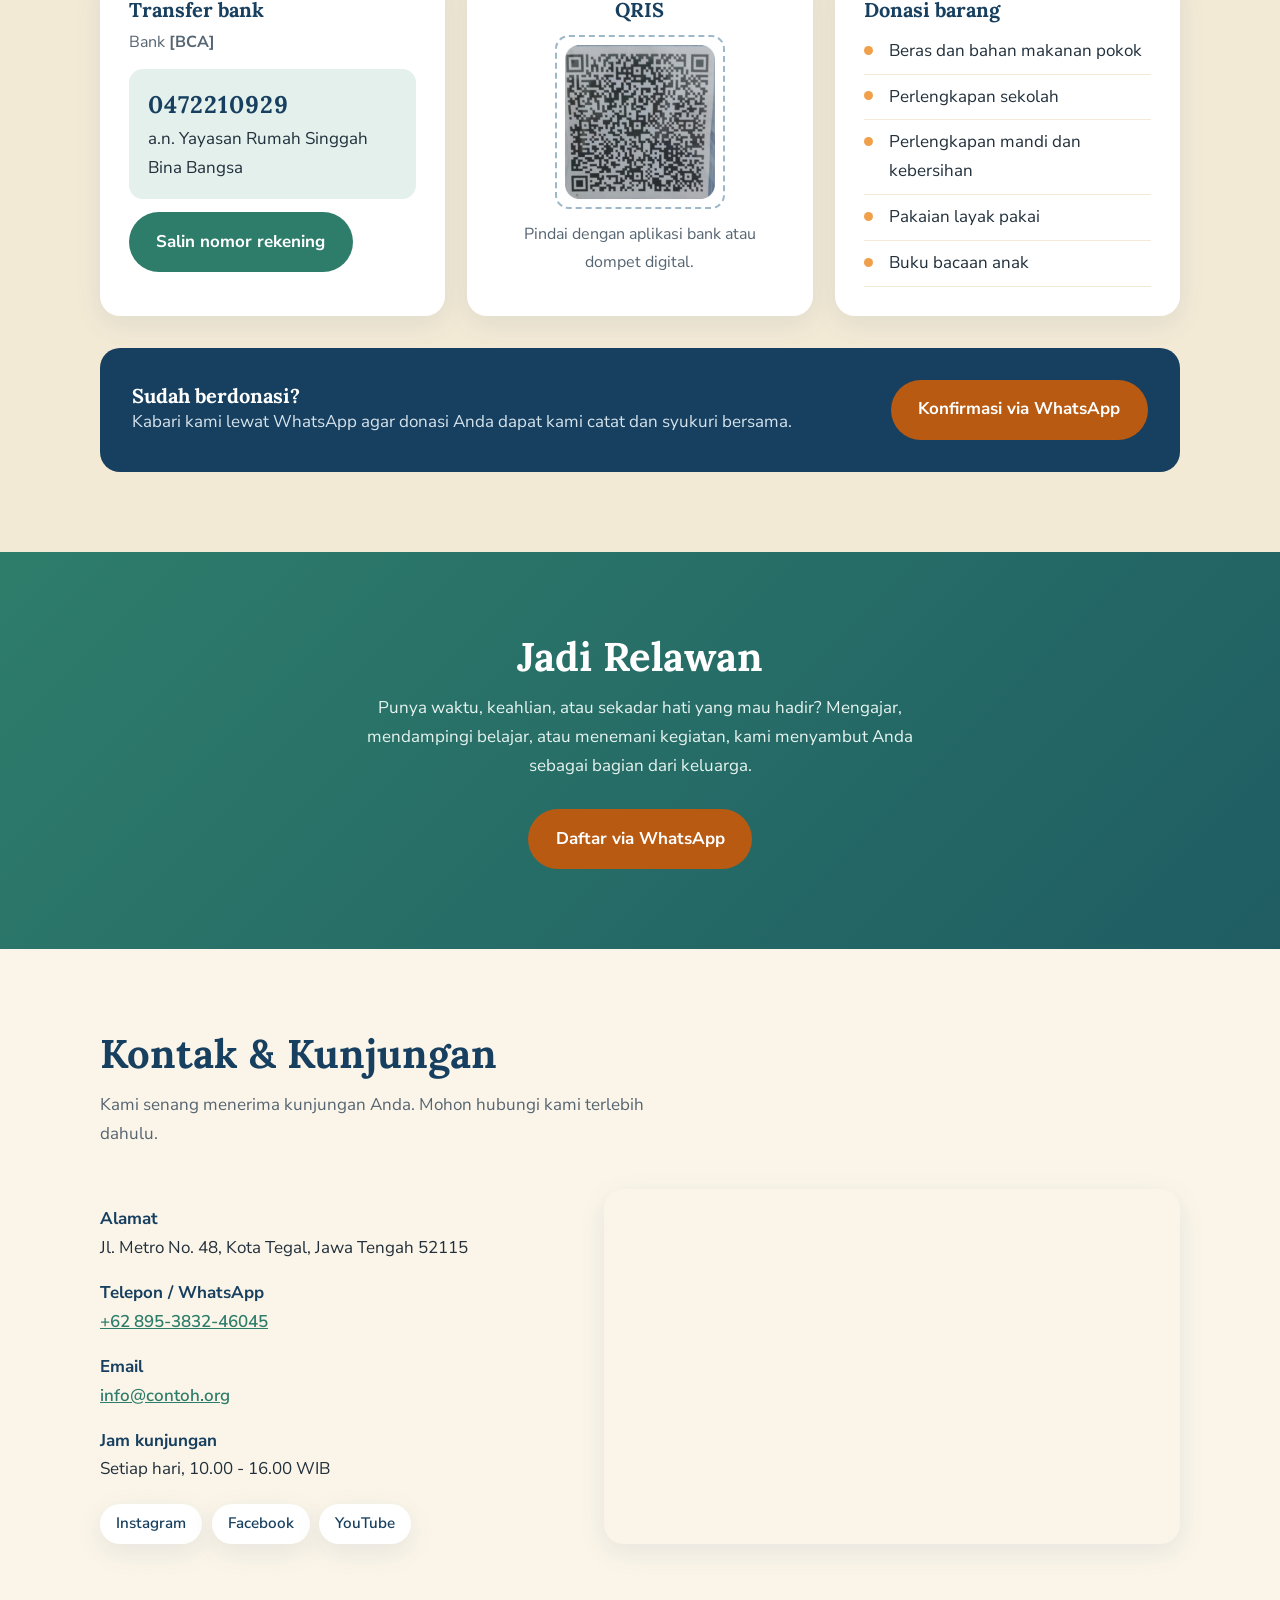
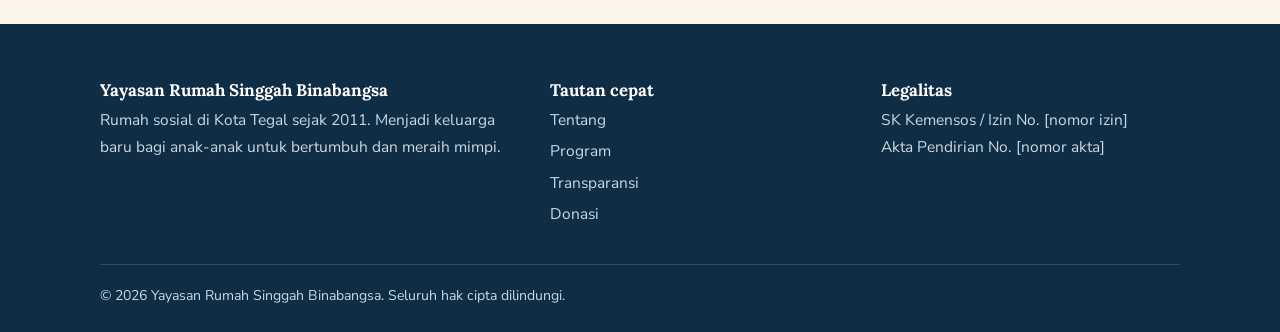
==== commit b7cfe618: "Update struktur.html" ====
--- a/struktur.html
+++ b/struktur.html
@@ -1,742 +1,423 @@
 <!DOCTYPE html>
 <html lang="id">
+
+
 <head>
 <meta charset="UTF-8">
 <meta name="viewport" content="width=device-width, initial-scale=1">
-<title>Struktur Keanggotaan | Yayasan Rumah Singgah Bina Bangsa</title>
-<meta name="description" content="Struktur keanggotaan Yayasan Rumah Singgah Bina Bangsa: pemimpin, staf utama, anak asuh, dan mentor eksternal.">
+<!-- GANTI: judul & deskripsi SEO -->
+<title>Yayasan Rumah Singgah Bina Bangsa | Lembaga Kesejahteraan Masyarakat Kristen Kota Tegal</title>
+<meta name="description" content="Yayasan Rumah Singgah Bina Bangsa, rumah sosial di Kota Tegal sejak 2011. Menjadi keluarga baru bagi anak-anak untuk bertumbuh, belajar, dan meraih mimpi.">
+<meta property="og:title" content="Yayasan Rumah Singgah Bina Bangsa">
+<meta property="og:description" content="Rumah sosial di Kota Tegal sejak 2011. Mari menjadi bagian dari keluarga besar kami.">
+<meta property="og:type" content="website">
+<!-- GANTI: alamat website asli & gambar pratinjau (1200x630) -->
+<meta property="og:url" content="https://www.contoh-binabangsa.org/">
+<meta property="og:image" content="https://www.contoh-binabangsa.org/og-image.jpg">
 <meta name="theme-color" content="#173F5F">
 <link rel="preconnect" href="https://fonts.googleapis.com">
 <link rel="preconnect" href="https://fonts.gstatic.com" crossorigin>
 <link href="https://fonts.googleapis.com/css2?family=Lora:ital,wght@0,500;0,600;0,700;1,500&family=Nunito+Sans:wght@400;600;700&display=swap" rel="stylesheet">
-<!-- Urutan sama seperti index.html: style.css dulu, lalu struktur.css -->
-<link rel="stylesheet" href="style.css">
-<link rel="stylesheet" href="struktur.css">
-<!-- Muat halaman tujuan lebih dulu di latar belakang supaya perpindahan instan -->
-<script type="speculationrules">{"prerender":[{"urls":["index.html"],"eagerness":"moderate"}]}</script>
+<link rel="stylesheet"
+href="style.css">
+<style>
+:root{--navy:#173F5F;--navy2:#0F2D45;--green:#2E7D6B;--greenl:#E3F0EC;--cream:#FBF5E9;--cream2:#F3EAD6;--orange:#B85A12;--amber:#F0A04B;--ink:#22303C;--mute:#566572;--r:20px;--sh:0 8px 28px rgba(23,63,95,.09)}
+*{box-sizing:border-box;margin:0;padding:0}
+html{scroll-behavior:smooth;scroll-padding-top:76px}
+body{font-family:'Nunito Sans',sans-serif;font-size:1.0625rem;line-height:1.7;color:var(--ink);background:var(--cream)}
+h1,h2,h3{font-family:'Lora',serif;line-height:1.25;color:var(--navy)}
+h2{font-size:clamp(1.75rem,4.5vw,2.5rem);margin-bottom:.75rem}
+h3{font-size:1.25rem;margin-bottom:.4rem}
+a{color:inherit}
+:focus-visible{outline:3px solid var(--amber);outline-offset:3px}
+.wrap{max-width:1120px;margin:0 auto;padding:0 1.25rem}
+section{padding:5rem 0}
+.lead{max-width:60ch;color:var(--mute);margin-bottom:2.5rem}
+.btn{display:inline-block;padding:.85rem 1.6rem;border-radius:999px;font-weight:700;text-decoration:none;border:2px solid transparent;cursor:pointer;font:inherit;font-weight:700;transition:transform .2s,background .2s}
+.btn:hover{transform:translateY(-2px)}
+.btn-o{background:var(--orange);color:#fff}.btn-o:hover{background:#9C4A0D}
+.btn-l{border-color:#fff;color:#fff}.btn-l:hover{background:rgba(255,255,255,.14)}
+.btn-g{background:var(--green);color:#fff}.btn-g:hover{background:#236354}
+.btn-n{border-color:var(--navy);color:var(--navy)}
+/* NAV */
+header{position:fixed;inset:0 0 auto 0;z-index:50;background:rgba(251,245,233,.96);backdrop-filter:blur(8px);box-shadow:0 1px 0 rgba(23,63,95,.1)}
+.nav{display:flex;align-items:center;justify-content:space-between;height:68px}
+.logo{display:flex;align-items:center;gap:.6rem;text-decoration:none;font-family:'Lora',serif;font-weight:700;color:var(--navy);line-height:1.15;font-size:1rem}
+.logo svg{width:38px;height:38px;flex:none}
+.menu{display:flex;gap:1.3rem;list-style:none;align-items:center}
+.menu a{text-decoration:none;font-weight:600;font-size:.95rem;color:var(--navy)}
+.menu a:hover{color:var(--orange)}
+.burger{display:none;background:none;border:0;width:44px;height:44px;cursor:pointer}
+.burger span{display:block;width:24px;height:2px;background:var(--navy);margin:5px auto;transition:.25s}
+.burger[aria-expanded=true] span:nth-child(1){transform:translateY(7px) rotate(45deg)}
+.burger[aria-expanded=true] span:nth-child(2){opacity:0}
+.burger[aria-expanded=true] span:nth-child(3){transform:translateY(-7px) rotate(-45deg)}
+@media(max-width:1020px){
+ .burger{display:block}
+ .menu{position:absolute;top:68px;left:0;right:0;background:var(--cream);flex-direction:column;align-items:stretch;gap:0;padding:.5rem 1.25rem 1.25rem;box-shadow:var(--sh);display:none}
+ .menu.open{display:flex}
+ .menu li a{display:block;padding:.8rem 0;border-bottom:1px solid var(--cream2)}
+ .menu .btn{text-align:center;margin-top:.8rem;border-bottom:0}
+}
+/* HERO */
+.hero{background:linear-gradient(160deg,var(--navy2),var(--navy) 55%,#1F5D63);color:#fff;padding:9rem 0 5rem;position:relative;overflow:hidden}
+.hero .wrap{display:grid;grid-template-columns:1.15fr .85fr;gap:2.5rem;align-items:center}
+.hero h1{color:#fff;font-size:clamp(2.1rem,6vw,3.6rem);margin-bottom:1.1rem}
+.hero p{color:#E3EDF3;max-width:48ch;margin-bottom:2rem;font-size:1.15rem}
+.hero .acts{display:flex;gap:.8rem;flex-wrap:wrap}
+.house{width:100%;max-width:420px;justify-self:center}
+.win{animation:glow 4s ease-in-out infinite alternate}
+@keyframes glow{from{opacity:.75}to{opacity:1}}
+@media(max-width:820px){.hero{padding-top:7.5rem}.hero .wrap{grid-template-columns:1fr}.house{max-width:260px;order:-1;justify-self:start}}
+/* STAT */
+.stats{padding:0;margin-top:-2.2rem;position:relative;z-index:2}
+.sgrid{display:grid;grid-template-columns:repeat(4,1fr);background:#fff;border-radius:var(--r);box-shadow:var(--sh);padding:1.8rem 1rem}
+.sgrid div{text-align:center;padding:.5rem}
+.sgrid b{display:block;font-family:'Lora',serif;font-size:2.4rem;color:var(--green);line-height:1.2}
+.sgrid span{color:var(--mute);font-size:.95rem}
+@media(max-width:640px){.sgrid{grid-template-columns:repeat(2,1fr)}}
+/* ABOUT */
+.about{display:grid;grid-template-columns:1fr 1fr;gap:3rem}
+.about p+p{margin-top:1rem}
+.vm{background:#fff;border-radius:var(--r);box-shadow:var(--sh);padding:2rem}
+.vm h3{color:var(--green)}
+.vm blockquote{font-family:'Lora',serif;font-style:italic;font-size:1.15rem;color:var(--navy);border-left:4px solid var(--amber);padding-left:1rem;margin:.6rem 0 1.6rem}
+.vm ol{padding-left:1.3rem}.vm li{margin-bottom:.4rem}
+@media(max-width:860px){.about{grid-template-columns:1fr}}
+/* PROGRAM */
+.alt{background:var(--cream2)}
+.grid3{display:grid;grid-template-columns:repeat(3,1fr);gap:1.4rem}
+.card{background:#fff;border-radius:var(--r);padding:1.8rem;box-shadow:var(--sh)}
+.card p{color:var(--mute);font-size:1rem}
+.ico{width:48px;height:48px;border-radius:14px;background:var(--greenl);display:grid;place-items:center;margin-bottom:1rem}
+.ico svg{width:26px;height:26px;stroke:var(--green);fill:none;stroke-width:1.8;stroke-linecap:round;stroke-linejoin:round}
+@media(max-width:900px){.grid3{grid-template-columns:repeat(2,1fr)}}
+@media(max-width:600px){.grid3{grid-template-columns:1fr}}
+/* GALERI - placeholder: ganti .ph dengan <img src="foto.jpg" alt="..."> */
+.gal{display:grid;grid-template-columns:repeat(3,1fr);gap:1rem}
+.gal figure{border-radius:var(--r);overflow:hidden;background:#fff;box-shadow:var(--sh)}
+.ph{aspect-ratio:4/3;display:grid;place-items:center;background:linear-gradient(135deg,var(--c1),var(--c2));color:rgba(255,255,255,.85);font-size:.85rem}
+.gal img{width:100%;aspect-ratio:4/3;object-fit:cover;display:block}
+.gal figcaption{padding:.9rem 1.1rem;font-size:.97rem;color:var(--mute)}
+@media(max-width:800px){.gal{grid-template-columns:repeat(2,1fr)}}
+@media(max-width:520px){.gal{grid-template-columns:1fr}}
+/* TESTI */
+.quote{background:#fff;border-radius:var(--r);padding:2rem;box-shadow:var(--sh);border-top:5px solid var(--amber)}
+.quote p{font-family:'Lora',serif;font-style:italic;color:var(--navy);font-size:1.1rem;margin-bottom:1rem}
+.quote cite{font-style:normal;font-weight:700;color:var(--green);font-size:.95rem}
+/* TRANSPARANSI */
+.two{display:grid;grid-template-columns:1.2fr .8fr;gap:2rem}
+.panel{background:#fff;border-radius:var(--r);padding:2rem;box-shadow:var(--sh)}
+.bar{margin-bottom:1.2rem}
+.bar div:first-child{display:flex;justify-content:space-between;font-weight:600;margin-bottom:.35rem}
+.track{height:12px;background:var(--cream2);border-radius:99px;overflow:hidden}
+.fill{height:100%;width:0;border-radius:99px;background:var(--green);transition:width 1.4s cubic-bezier(.2,.7,.2,1)}
+.fill.o{background:var(--orange)}.fill.n{background:var(--navy)}.fill.a{background:var(--amber)}
+.rep{list-style:none;margin:1rem 0 0}
+.rep a{display:flex;justify-content:space-between;gap:1rem;padding:.8rem 0;border-bottom:1px solid var(--cream2);text-decoration:none;font-weight:600;color:var(--navy)}
+.rep a:hover{color:var(--orange)}
+.note{font-size:.9rem;color:var(--mute);margin-top:1rem}
+@media(max-width:860px){.two{grid-template-columns:1fr}}
+/* DONASI */
+.don{display:grid;grid-template-columns:repeat(3,1fr);gap:1.4rem;margin-bottom:2rem}
+.rek{background:var(--greenl);border-radius:14px;padding:1rem 1.2rem;margin:.8rem 0}
+.rek b{font-family:'Lora',serif;font-size:1.5rem;letter-spacing:.04em;color:var(--navy);display:block}
+.qr{width:170px;aspect-ratio:1;margin:.8rem auto;border:2px dashed #9DB8C8;border-radius:14px;display:grid;place-items:center;color:var(--mute);font-size:.85rem;text-align:center;padding:.5rem}
+.qr img{width:100%;height:100%;object-fit:contain}
+.need{list-style:none}
+.need li{padding:.5rem 0 .5rem 1.6rem;position:relative;border-bottom:1px solid var(--cream2)}
+.need li::before{content:"";position:absolute;left:0;top:1.05rem;width:9px;height:9px;border-radius:50%;background:var(--amber)}
+.konf{background:var(--navy);color:#fff;border-radius:var(--r);padding:2rem;display:flex;gap:1.5rem;align-items:center;justify-content:space-between;flex-wrap:wrap}
+.konf h3{color:#fff;margin:0}.konf p{color:#D5E3EC}
+@media(max-width:900px){.don{grid-template-columns:1fr}}
+/* RELAWAN */
+.rel{background:linear-gradient(135deg,var(--green),#1F5D63);color:#fff;text-align:center}
+.rel h2{color:#fff}.rel p{max-width:56ch;margin:0 auto 1.8rem;color:#E6F3EF}
+/* KONTAK */
+.kon{display:grid;grid-template-columns:.9fr 1.1fr;gap:2rem}
+.kon dl dt{font-weight:700;color:var(--navy);margin-top:1rem}
+.kon dd a{color:var(--green);font-weight:600}
+.map{border:0;width:100%;min-height:340px;height:100%;border-radius:var(--r);box-shadow:var(--sh)}
+.soc{display:flex;gap:.6rem;margin-top:1.2rem;flex-wrap:wrap}
+.soc a{padding:.45rem 1rem;border-radius:99px;background:#fff;box-shadow:var(--sh);text-decoration:none;font-weight:600;color:var(--navy);font-size:.95rem}
+@media(max-width:860px){.kon{grid-template-columns:1fr}}
+/* FOOTER */
+footer{background:var(--navy2);color:#C9D9E4;padding:3.5rem 0 1.5rem;font-size:.97rem}
+footer h3{color:#fff;font-size:1.05rem}
+.fg{display:grid;grid-template-columns:1.4fr 1fr 1fr;gap:2rem;margin-bottom:2rem}
+footer ul{list-style:none}footer li{margin:.3rem 0}footer a{text-decoration:none}footer a:hover{color:var(--amber)}
+.copy{border-top:1px solid rgba(255,255,255,.15);padding-top:1.2rem;font-size:.88rem}
+@media(max-width:760px){.fg{grid-template-columns:1fr}}
+/* WA & toast */
+.wa{position:fixed;right:1rem;bottom:1rem;z-index:60;width:58px;height:58px;border-radius:50%;background:#1E8E4E;display:grid;place-items:center;box-shadow:0 6px 18px rgba(0,0,0,.25)}
+.wa svg{width:30px;height:30px;fill:#fff}
+.toast{position:fixed;left:50%;bottom:5.5rem;transform:translate(-50%,20px);background:var(--navy);color:#fff;padding:.7rem 1.3rem;border-radius:99px;opacity:0;pointer-events:none;transition:.3s;z-index:70}
+.toast.show{opacity:1;transform:translate(-50%,0)}
+/* Reveal: hanya satu fade lembut pada judul bagian */
+.rv{opacity:0;transform:translateY(14px);transition:opacity .8s,transform .8s}
+.rv.in{opacity:1;transform:none}
+@media(prefers-reduced-motion:reduce){*{transition:none!important;animation:none!important}html{scroll-behavior:auto}.rv{opacity:1;transform:none}}
+/* TRANSISI HALAMAN HALUS */
+@view-transition{navigation:auto}
+header{view-transition-name:header}
+::view-transition-old(root),::view-transition-new(root){animation-duration:.35s}
+@supports not (view-transition-name:none){
+  body{animation:halamanMasuk .4s ease both}
+  @keyframes halamanMasuk{from{opacity:0}to{opacity:1}}
+}
+</style>
 </head>
 <body>
 
-<!-- ================= HEADER / NAVBAR (sama dengan index.html) ================= -->
 <header>
 <div class="wrap nav">
-<div class="logo">
+ <div class="logo">
   <img src="Logo.png" alt="Logo Bina Bangsa" width="38" height="38" onclick="tampilkanGambar()" style="cursor:pointer">
   <a href="index.html" style="text-decoration:none;color:inherit"><span>Rumah Singgah<br>Bina Bangsa</span></a>
 </div>
  <button class="burger" aria-label="Buka menu" aria-expanded="false" aria-controls="menu"><span></span><span></span><span></span></button>
  <ul class="menu" id="menu">
-  <li><a href="index.html#beranda">Beranda</a></li>
-  <li><a href="index.html#tentang">Tentang</a></li>
-  <li><a href="index.html#program">Program</a></li>
-  <li><a href="index.html#kegiatan">Kegiatan</a></li>
-  <!-- MENU BARU: halaman ini -->
-  <li><a href="struktur.html" aria-current="page">Struktur</a></li>
-  <li><a href="index.html#transparansi">Transparansi</a></li>
-  <li><a href="index.html#donasi">Donasi</a></li>
-  <li><a href="index.html#kontak">Kontak</a></li>
-  <li><a class="btn btn-o" href="index.html#donasi">Donasi Sekarang</a></li>
- </ul>
+  <li><a href="#beranda">Beranda</a></li>
+  <li><a href="#tentang">Tentang</a></li>
+  <li><a href="#program">Program</a></li>
+  <li><a href="#kegiatan">Kegiatan</a></li>
+  <li><a href="struktur.html">Struktur</a></li>
+  <li><a href="#transparansi">Transparansi</a></li>
+  <li><a href="#donasi">Donasi</a></li>
+  <li><a href="#kontak">Kontak</a></li>
+  <li><a class="btn btn-o" href="#donasi">Donasi Sekarang</a></li>
+</ul>
 </div>
 </header>
 
-<!-- POPUP LOGO (sama dengan index.html) -->
+<!-- POPUP LOGO -->
 <div id="popup" class="popup" onclick="tutupGambar()">
- <img src="Logo.png" alt="Logo Bina Bangsa">
-</div>
+    <img src="Logo.png" alt="Logo Bina Bangsa">
+</div>
+
+<script>
+function tampilkanGambar() {
+    document.getElementById("popup").style.display = "flex";
+}
+
+function tutupGambar() {
+    document.getElementById("popup").style.display = "none";
+}
+</script>
 
 <main>
-
-<!-- ================= HERO ================= -->
+<!-- HERO -->
 <section class="hero" id="beranda" style="padding-bottom:6rem">
 <div class="wrap">
  <div>
-  <h1>Struktur Keanggotaan</h1>
-  <p>Mengenal keluarga besar yang bersama-sama melayani, mendukung, dan bertumbuh dalam yayasan.</p>
-  <div class="acts"><a class="btn btn-o" href="#pemimpin">Kenali Kami</a><a class="btn btn-l" href="index.html">Kembali ke Beranda</a></div>
- </div>
+  <h1>Setiap anak berhak punya rumah untuk pulang dan mimpi untuk dikejar.</h1>
+  <p>Sejak 2011, Yayasan Rumah Singgah Bina Bangsa di Kota Tegal menjadi keluarga baru bagi anak-anak yang membutuhkan, tempat mereka dikasihi, belajar, dan bertumbuh.</p>
+  <div class="acts"><a class="btn btn-o" href="#donasi">Donasi Sekarang</a><a class="btn btn-l" href="#tentang">Pelajari Lebih Lanjut</a></div>
+ </div>
+ <!-- Ilustrasi rumah (tanpa wajah anak). Boleh diganti foto latar suasana rumah/kegiatan tanpa wajah jelas -->
  <div class="hero-image">
-  <img src="rumah.png" alt="Rumah Bina Bangsa">
- </div>
-</div>
-</section>
-
-<!-- ================= STATISTIK ANGGOTA =================
-     GANTI angka pada data-n="..." jika jumlah anggota berubah. -->
-<section class="stats" aria-label="Jumlah anggota">
+    <img src="rumah.png" alt="Rumah Bina Bangsa">
+</div>
+
+</div>
+</section>
+
+<!-- STATISTIK: ganti angka relawan & program dengan data asli -->
+<section class="stats" aria-label="Dampak kami">
 <div class="wrap"><div class="sgrid">
- <div><b data-n="2">0</b><span>Pemimpin</span></div>
- <div><b data-n="2">0</b><span>Staf Utama</span></div>
- <div><b data-n="19">0</b><span>Anggota</span></div>
- <div><b data-n="10">0</b><span>Mentor Eksternal</span></div>
+ <div><b data-n="24">0</b><span>Anak asuh saat ini</span></div>
+ <div><b data-n="15" data-tahun="2011">0</b><span>Tahun melayani (sejak 2011)</span></div>
+ <div><b data-n="30">0</b><span>Relawan <!-- GANTI --></span></div>
+ <div><b data-n="6">0</b><span>Program pembinaan</span></div>
 </div></div>
 </section>
 
-<!-- ================= PEMIMPIN YAYASAN =================
-     GANTI: nama (h3), jabatan (span.role), deskripsi (p), foto (src + alt). -->
-<section id="pemimpin">
-<div class="wrap">
- <div class="rv"><h2>Pemimpin Yayasan</h2><p class="lead">Mereka yang memimpin dan menjaga arah pelayanan yayasan. Klik kartu untuk melihat profil lengkap.</p></div>
- <div class="grid-keluarga">
-
-  <!-- PEMIMPIN (1 kartu, foto keluarga: ayah, ibu, anak)
-       foto: images/struktur/pemimpin-keluarga.jpg
-       GANTI: nama (h3), deskripsi (p), dan isi profil lengkap di bawahnya. -->
-  <article tabindex="0" role="button" aria-haspopup="dialog" aria-label="Lihat profil Pemimpin Yayasan" class="member member-keluarga">
-   <div class="foto"><img src="images/struktur/pemimpin-keluarga.jpg" alt="Foto keluarga Pemimpin Yayasan" loading="lazy"></div>
-   <div class="isi">
-    <span class="role">Pemimpin Yayasan</span>
-    <h3>[Nama Pemimpin 1] &amp; [Nama Pemimpin 2]</h3>
-    <p>[Deskripsi singkat tentang keluarga pemimpin dan pelayanan mereka di yayasan.]</p>
-
-    <!-- PROFIL LENGKAP (muncul saat kartu diklik) -->
-    <div class="profil-detail" hidden>
-     <p>[Profil lengkap: perjalanan keluarga, peran, dan pelayanan mereka di yayasan. Tulis beberapa kalimat.]</p>
-     <dl>
-      <dt>Ayah</dt><dd>[Nama ayah]</dd>
-      <dt>Ibu</dt><dd>[Nama ibu]</dd>
-      <dt>Anak</dt><dd>[Nama anak]</dd>
-      <dt>Bergabung sejak</dt><dd>[Tahun]</dd>
-      <dt>Motto</dt><dd>[Motto atau kutipan]</dd>
-     </dl>
-    </div>
+<!-- TENTANG -->
+<section id="tentang">
+<div class="wrap about">
+ <div class="rv">
+  <h2>Tentang Kami</h2>
+  <!-- GANTI: tulis sejarah singkat yang sebenarnya (pendiri, latar belakang, perjalanan) -->
+  <p>Yayasan Rumah Singgah Binabangsa berdiri pada tahun 2011 di Kota Tegal sebagai rumah sosial yang membuka pintu bagi anak-anak yang membutuhkan tempat tinggal, perhatian, dan pendampingan.</p>
+  <p>Di sini, setiap anak diterima apa adanya dan dibimbing untuk mengenal Tuhan, menempuh pendidikan, serta membangun karakter yang baik. Kami percaya anak-anak ini bukan sekadar penerima bantuan, melainkan calon pembawa berkat bagi sesamanya.</p>
+ </div>
+ <div class="vm rv">
+  <h3>Visi</h3>
+  <blockquote>Terbentuk anak-anak yang takut akan Tuhan dan berhasil meraih mimpi sehingga menjadi berkat untuk semua.</blockquote>
+  <h3>Misi</h3>
+  <ol>
+   <li>Memberikan penerimaan atas dasar kasih Tuhan.</li>
+   <li>Mengenal, mengerti, dan bertumbuh di dalam kebenaran Firman Tuhan.</li>
+   <li>Menjadi keluarga baru bagi sesama yang membutuhkan.</li>
+   <li>Memenuhi kebutuhan jasmani dan rohani.</li>
+   <li>Memperhatikan kesehatan fisik dan mental.</li>
+   <li>Menuntun anak-anak menempuh pendidikan akademi dan pendidikan profesi.</li>
+   <li>Membentuk anak-anak berkarakter baik.</li>
+  </ol>
+ </div>
+</div>
+</section>
+
+<!-- PROGRAM -->
+<section class="alt" id="program">
+<div class="wrap">
+ <div class="rv"><h2>Program &amp; Layanan</h2>
+ <p class="lead">Kami merawat anak-anak secara utuh: tubuh, pikiran, hati, dan masa depan mereka.</p></div>
+ <div class="grid3">
+  <article class="card"><div class="ico"><svg viewBox="0 0 24 24"><path d="M2 9l10-5 10 5-10 5z"/><path d="M6 11v5c3 2.5 9 2.5 12 0v-5"/></svg></div><h3>Pendidikan</h3><p>Pendampingan sekolah, bimbingan belajar, dan dukungan menuju pendidikan akademi maupun profesi.</p></article>
+  <article class="card"><div class="ico"><svg viewBox="0 0 24 24"><path d="M12 20s-8-5-8-11a4.5 4.5 0 018-2.5A4.5 4.5 0 0120 9c0 6-8 11-8 11z"/></svg></div><h3>Kesehatan Fisik &amp; Mental</h3><p>Pemeriksaan rutin, kebersihan, serta ruang aman untuk bercerita dan dikuatkan.</p></article>
+  <article class="card"><div class="ico"><svg viewBox="0 0 24 24"><path d="M4 11h16a8 8 0 01-16 0z"/><path d="M8 7c0-1.5 1-1.5 1-3M12 7c0-1.5 1-1.5 1-3M16 7c0-1.5 1-1.5 1-3"/></svg></div><h3>Makan Bergizi</h3><p>Makanan sehat tiga kali sehari agar anak-anak tumbuh kuat dan bersemangat belajar.</p></article>
+  <article class="card"><div class="ico"><svg viewBox="0 0 24 24"><path d="M14 6l4 4L8 20H4v-4z"/><path d="M13 7l4 4"/></svg></div><h3>Pembinaan Keterampilan</h3><p>Pelatihan sesuai minat dan bakat sebagai bekal kemandirian di masa depan.</p></article>
+  <article class="card"><div class="ico"><svg viewBox="0 0 24 24"><path d="M4 5a2 2 0 012-2h13v16H6a2 2 0 00-2 2z"/><path d="M12 7v7M9 10h6"/></svg></div><h3>Bimbingan Rohani</h3><p>Doa, ibadah, dan pendalaman Firman Tuhan agar iman bertumbuh bersama karakter.</p></article>
+  <article class="card"><div class="ico"><svg viewBox="0 0 24 24"><circle cx="9" cy="8" r="3"/><circle cx="17" cy="9" r="2.4"/><path d="M3 20c0-4 3-6 6-6s6 2 6 6M15 14.5c3 0 6 1.5 6 5.5"/></svg></div><h3>Pembentukan Karakter</h3><p>Kebiasaan baik, tanggung jawab, dan kepedulian ditanamkan lewat kehidupan sehari-hari di rumah.</p></article>
+ </div>
+</div>
+</section>
+
+<!-- KEGIATAN -->
+<section id="kegiatan">
+<div class="wrap">
+ <div class="rv"><h2>Kegiatan Kami</h2>
+ <p class="lead">Potret keseharian di rumah kami.</p></div>
+ <!-- PENTING: Minta IZIN TERTULIS wali/pengurus sebelum mengunggah foto anak. Pilih foto tanpa wajah jelas (dari belakang, tangan, suasana).
+      Untuk mengganti: hapus <div class="ph">, lalu isi <img src="galeri1.jpg" alt="Deskripsi foto" loading="lazy"> -->
+ <div class="gal">
+  <figure><div class="ph" style="--c1:#2E7D6B;--c2:#173F5F" role="img" aria-label="Placeholder foto belajar bersama">Foto 1</div><figcaption>Belajar bersama setiap sore</figcaption></figure>
+  <figure><div class="ph" style="--c1:#B85A12;--c2:#F0A04B" role="img" aria-label="Placeholder foto makan bersama">Foto 2</div><figcaption>Makan bersama sebagai satu keluarga</figcaption></figure>
+  <figure><div class="ph" style="--c1:#173F5F;--c2:#1F5D63" role="img" aria-label="Placeholder foto ibadah">Foto 3</div><figcaption>Ibadah dan doa bersama</figcaption></figure>
+  <figure><div class="ph" style="--c1:#1F5D63;--c2:#2E7D6B" role="img" aria-label="Placeholder foto pelatihan keterampilan">Foto 4</div><figcaption>Pelatihan keterampilan</figcaption></figure>
+  <figure><div class="ph" style="--c1:#F0A04B;--c2:#B85A12" role="img" aria-label="Placeholder foto olahraga">Foto 5</div><figcaption>Olahraga dan bermain di halaman</figcaption></figure>
+  <figure><div class="ph" style="--c1:#2E7D6B;--c2:#F0A04B" role="img" aria-label="Placeholder foto perayaan">Foto 6</div><figcaption>Perayaan hari besar</figcaption></figure>
+ </div>
+</div>
+</section>
+
+<!-- TESTIMONI: contoh teks. GANTI dengan kutipan asli (dengan izin), atau gunakan inisial/nama samaran -->
+<section class="alt">
+<div class="wrap">
+ <div class="rv"><h2>Cerita dari Rumah Kami</h2><p class="lead">Kutipan di bawah adalah contoh dan perlu diganti dengan cerita asli.</p></div>
+ <div class="grid3" style="grid-template-columns:repeat(auto-fit,minmax(260px,1fr))">
+  <blockquote class="quote"><p>“Di sini saya belajar bahwa saya berharga dan punya masa depan.”</p><cite>Alumni, kini bekerja <!-- GANTI --></cite></blockquote>
+  <blockquote class="quote"><p>“Anak kami tumbuh lebih percaya diri dan rajin beribadah sejak dibimbing di rumah ini.”</p><cite>Wali anak asuh <!-- GANTI --></cite></blockquote>
+  <blockquote class="quote"><p>“Menjadi relawan di sini mengajarkan saya arti memberi dengan tulus.”</p><cite>Relawan <!-- GANTI --></cite></blockquote>
+ </div>
+</div>
+</section>
+
+<!-- TRANSPARANSI: persentase hanyalah contoh. GANTI sesuai laporan keuangan asli (total harus 100%) -->
+<section id="transparansi">
+<div class="wrap">
+ <div class="rv"><h2>Transparansi Dana</h2><p class="lead">Kami berkomitmen melaporkan setiap rupiah yang dipercayakan kepada kami.</p></div>
+ <div class="two">
+  <div class="panel" id="bars">
+   <h3>Penggunaan dana donasi</h3>
+   <div class="bar"><div><span>Makan &amp; kebutuhan harian</span><span>40%</span></div><div class="track"><div class="fill" data-w="40"></div></div></div>
+   <div class="bar"><div><span>Pendidikan</span><span>25%</span></div><div class="track"><div class="fill n" data-w="25"></div></div></div>
+   <div class="bar"><div><span>Kesehatan</span><span>10%</span></div><div class="track"><div class="fill o" data-w="10"></div></div></div>
+   <div class="bar"><div><span>Pembinaan &amp; bimbingan rohani</span><span>15%</span></div><div class="track"><div class="fill a" data-w="15"></div></div></div>
+   <div class="bar"><div><span>Operasional rumah</span><span>10%</span></div><div class="track"><div class="fill" data-w="10" style="background:#7C8D99"></div></div></div>
+   <p class="note">Data di Perbarui Setiap Periode Laporan.</p>
+  </div>
+  <div class="panel">
+   <h3>Laporan keuangan</h3>
+   <ul class="rep">
+    <!-- GANTI href dengan file PDF asli (unggah ke hosting, mis. laporan/2025.pdf) -->
+    <li><a href="laporan/keuangan-2025.pdf" download><span>Laporan Keuangan 2025</span><span>PDF</span></a></li>
+    <li><a href="laporan/keuangan-2024.pdf" download><span>Laporan Keuangan 2024</span><span>PDF</span></a></li>
+    <li><a href="laporan/keuangan-2023.pdf" download><span>Laporan Keuangan 2023</span><span>PDF</span></a></li>
+   </ul>
+  </div>
+ </div>
+</div>
+</section>
+
+<!-- DONASI -->
+<section class="alt" id="donasi">
+<div class="wrap">
+ <div class="rv"><h2>Cara Berdonasi</h2><p class="lead">Setiap bentuk kebaikan, besar maupun kecil, sangat berarti bagi keluarga kami.</p></div>
+ <div class="don">
+  <div class="card">
+   <h3>Transfer bank</h3>
+   <!-- GANTI: nama bank, nomor rekening, atas nama -->
+   <p>Bank <b id="bank">[BCA]</b></p>
+   <div class="rek"><b id="norek">0472210929</b><span>a.n. Yayasan Rumah Singgah Bina Bangsa</span></div>
+   <button class="btn btn-g" id="copy" type="button">Salin nomor rekening</button>
+  </div>
+  <div class="card" style="text-align:center">
+   <h3>QRIS</h3>
+   <!-- GANTI: isi dengan <img src="qris.png" alt="Kode QRIS Yayasan Rumah Singgah Binabangsa"> -->
+   <div class="qr" role="img" aria-label="Placeholder kode QRIS"><img src="qrcode.jpeg" alt="Kode Qris Yayasan Rumah Singgah Bina Bangsa"></div>
+   <p>Pindai dengan aplikasi bank atau dompet digital.</p>
+  </div>
+  <div class="card">
+   <h3>Donasi barang</h3>
+   <!-- GANTI: daftar kebutuhan terkini -->
+   <ul class="need"><li>Beras dan bahan makanan pokok</li><li>Perlengkapan sekolah</li><li>Perlengkapan mandi dan kebersihan</li><li>Pakaian layak pakai</li><li>Buku bacaan anak</li></ul>
+  </div>
+ </div>
+ <div class="konf">
+  <div><h3>Sudah berdonasi?</h3><p>Kabari kami lewat WhatsApp agar donasi Anda dapat kami catat dan syukuri bersama.</p></div>
+  <a class="btn btn-o" id="konfirm" href="#" target="_blank" rel="noopener">Konfirmasi via WhatsApp</a>
+ </div>
+</div>
+</section>
+
+<!-- RELAWAN -->
+<section class="rel" id="relawan">
+<div class="wrap rv">
+ <h2>Jadi Relawan</h2>
+ <p>Punya waktu, keahlian, atau sekadar hati yang mau hadir? Mengajar, mendampingi belajar, atau menemani kegiatan, kami menyambut Anda sebagai bagian dari keluarga.</p>
+ <a class="btn btn-o" id="relawanwa" href="#" target="_blank" rel="noopener">Daftar via WhatsApp</a>
+</div>
+</section>
+
+<!-- KONTAK -->
+<section id="kontak">
+<div class="wrap">
+ <div class="rv"><h2>Kontak &amp; Kunjungan</h2><p class="lead">Kami senang menerima kunjungan Anda. Mohon hubungi kami terlebih dahulu.</p></div>
+ <div class="kon">
+  <div>
+   <dl>
+    <dt>Alamat</dt><dd>Jl. Metro No. 48, Kota Tegal, Jawa Tengah 52115</dd>
+    <dt>Telepon / WhatsApp</dt><dd><a href="tel:+62 895-3832-46045">+62 895-3832-46045</a> <!-- GANTI --></dd>
+    <dt>Email</dt><dd><a href="mailto:info@contoh.org">info@contoh.org</a> <!-- GANTI --></dd>
+    <dt>Jam kunjungan</dt><dd>Setiap hari, 10.00 - 16.00 WIB <!-- GANTI --></dd>
+   </dl>
+   <div class="soc"><!-- GANTI: tautan media sosial asli -->
+    <a href="https://www.instagram.com/rumahsinggah_binabangsa?stkn=MWh1b2EzbXN6enYyZg==" target="_blank" rel="noopener">Instagram</a>
+    <a href="https://www.facebook.com/share/19Q3rmVewf/" target="_blank" rel="noopener">Facebook</a>
+    <a href="https://youtube.com/@rumahsinggahbinabangsa175?si=3oqfXC_UMKAD_ujM" target="_blank" rel="noopener">YouTube</a>
    </div>
-  </article>
-
- </div>
-</div>
-</section>
-
-<!-- ================= STAF UTAMA ================= -->
-<section class="alt" id="staf">
-<div class="wrap">
- <div class="rv"><h2>Staf Utama</h2><p class="lead">Tim yang setiap hari mendampingi dan menjalankan kegiatan di rumah.</p></div>
- <div class="grid-orang">
-
-  <!-- Staf 1 | foto: images/struktur/staf-1.jpg -->
-  <article tabindex="0" role="button" aria-haspopup="dialog" aria-label="Lihat profil [Nama Staf 1]" class="member member-besar">
-   <div class="foto"><img src="ayu.jpeg" alt="Foto Yustiana Febi Ayu Lestari" loading="lazy"></div>
-   <div class="isi">
-    <span class="role">[Jabatan Staf]</span>
-    <h3>Yustiana Febi Ayu Lestari</h3>
-    <p>Singa Rumsing</p>
-   </div>
-  
-    <!-- PROFIL LENGKAP (muncul saat kartu diklik) -->
-    <div class="profil-detail" hidden>
-     <p>[Profil lengkap: tugas harian dan peran di yayasan. Tulis beberapa kalimat.]</p>
-     <dl>
-      <dt>Bergabung sejak</dt><dd>[Tahun]</dd>
-      <dt>Asal</dt><dd>[Kota asal]</dd>
-      <dt>Motto</dt><dd>[Motto atau kutipan]</dd>
-     </dl>
-    </div>
-  </article>
-
-  <!-- Staf 2 | foto: images/struktur/staf-2.jpg -->
-  <article tabindex="0" role="button" aria-haspopup="dialog" aria-label="Lihat profil [Nama Staf 2]" class="member member-besar">
-   <div class="foto"><img src="wulan.jpg" alt="Foto Sri Wulan" loading="lazy"></div>
-   <div class="isi">
-    <span class="role">[Jabatan Staf]</span>
-    <h3>[Sri Wulan]</h3>
-    <p>Pejuang Diet</p>
-   </div>
-  
-    <!-- PROFIL LENGKAP (muncul saat kartu diklik) -->
-    <div class="profil-detail" hidden>
-     <p>[Profil lengkap: tugas harian dan peran di yayasan. Tulis beberapa kalimat.]</p>
-     <dl>
-      <dt>Bergabung sejak</dt><dd>[Tahun]</dd>
-      <dt>Asal</dt><dd>[Kota asal]</dd>
-      <dt>Motto</dt><dd>[Motto atau kutipan]</dd>
-     </dl>
-    </div>
-  </article>
-
- </div>
-</div>
-</section>
-
-<!-- ================= ANAK ASUH (19 kartu) =================
-     GANTI: nama (h3), keterangan (p), foto (src + alt) di tiap kartu. -->
-<section id="anggota">
-<div class="wrap">
- <div class="rv"><h2>Anggota</h2><p class="lead">19 anggota yang menjadi bagian dari keluarga besar yayasan, terdiri dari alumni, anggota saat ini, dan mereka yang pernah kami layani.</p></div>
-
- <!-- ===== ALUMNI (3 orang) ===== -->
- <div class="grup">
-  <h3 class="sub-judul">Alumni</h3>
-  <div class="grid-anak">
-
-   <!-- Alumni 01 | foto: images/struktur/alumni-01.jpg -->
-   <article tabindex="0" role="button" aria-haspopup="dialog" aria-label="Lihat profil Alumni 01" class="member member-kecil">
-    <div class="foto"><img src="images/struktur/alumni-01.jpg" alt="Foto Alumni 01" loading="lazy"></div>
-    <div class="isi"><span class="role">Alumni</span><h3>Stevanus Agustin</h3><p>Evan</p></div>
-    <!-- PROFIL LENGKAP (muncul saat kartu diklik) -->
-    <div class="profil-detail" hidden>
-     <p>[Cerita singkat perjalanan alumni selama di yayasan dan kegiatannya sekarang.]</p>
-     <dl>
-      <dt>Bergabung sejak</dt><dd>[Tahun]</dd>
-      <dt>Alumni sejak</dt><dd>[Tahun]</dd>
-      <dt>Kegiatan sekarang</dt><dd>[Kuliah / Bekerja / dll.]</dd>
-     </dl>
-    </div>
-   </article>
-
-   <!-- Alumni 02 | foto: images/struktur/alumni-02.jpg -->
-   <article tabindex="0" role="button" aria-haspopup="dialog" aria-label="Lihat profil Alumni 02" class="member member-kecil">
-    <div class="foto"><img src="paul.jpeg" alt="Foto Alumni 02" loading="lazy"></div>
-    <div class="isi"><span class="role">Alumni</span><h3>Paulus Candra</h3> <p>Paulus</p></div>
-    <!-- PROFIL LENGKAP (muncul saat kartu diklik) -->
-    <div class="profil-detail" hidden>
-     <p>[Cerita singkat perjalanan alumni selama di yayasan dan kegiatannya sekarang.]</p>
-     <dl>
-      <dt>Bergabung sejak</dt><dd>[Tahun]</dd>
-      <dt>Alumni sejak</dt><dd>[Tahun]</dd>
-      <dt>Kegiatan sekarang</dt><dd>[Kuliah / Bekerja / dll.]</dd>
-     </dl>
-    </div>
-   </article>
-
-   <!-- Alumni 03 | foto: images/struktur/alumni-03.jpg -->
-   <article tabindex="0" role="button" aria-haspopup="dialog" aria-label="Lihat profil Alumni 03" class="member member-kecil">
-    <div class="foto"><img src="tito.jpeg" alt="Foto Alumni 03" loading="lazy"></div>
-    <div class="isi"><span class="role">Alumni</span><h3>Titto Hantoro</h3> <p>Titto</p></div>
-    <!-- PROFIL LENGKAP (muncul saat kartu diklik) -->
-    <div class="profil-detail" hidden>
-     <p>[Yeremia 29:11, Dari keterpurukan menjadi penuh harapan karna rencana Tuhan selalu terbaik bagi saya.]</p>
-     <dl>
-      <dt>Bergabung sejak</dt><dd>[2020]</dd>
-      <dt>Alumni sejak</dt><dd>[2024]</dd>
-      <dt>Kegiatan sekarang</dt><dd>[Bekerja di Kapal]</dd>
-     </dl>
-    </div>
-   </article>
-
-  </div>
- </div>
-
- <!-- ===== ANGGOTA SAAT INI (11 orang) ===== -->
- <div class="grup">
-  <h3 class="sub-judul">Anggota Saat Ini</h3>
-  <div class="grid-anak">
-
-   <!-- Anggota 01 | foto: images/struktur/anggota-01.jpg -->
-   <article tabindex="0" role="button" aria-haspopup="dialog" aria-label="Lihat profil Anggota 01" class="member member-kecil">
-    <div class="foto"><img src="images/struktur/anggota-01.jpg" alt="Foto Anggota 01" loading="lazy"></div>
-    <div class="isi"><h3>Kristian Saputra</h3><p>Kris</p></div>
-    <!-- PROFIL LENGKAP (muncul saat kartu diklik) -->
-    <div class="profil-detail" hidden>
-     <p>[Cerita singkat tentang anggota ini: kepribadian, prestasi, atau kegiatan favorit.]</p>
-     <dl>
-      <dt>Bergabung sejak</dt><dd>[Tahun]</dd>
-      <dt>Sekolah / Kelas</dt><dd>[Sekolah, kelas]</dd>
-      <dt>Hobi</dt><dd>[Hobi]</dd>
-      <dt>Cita-cita</dt><dd>[Cita-cita]</dd>
-     </dl>
-    </div>
-   </article>
-
-   <!-- Anggota 02 | foto: images/struktur/anggota-02.jpg -->
-   <article tabindex="0" role="button" aria-haspopup="dialog" aria-label="Lihat profil Anggota 02" class="member member-kecil">
-    <div class="foto"><img src="images/struktur/anggota-02.jpg" alt="Foto Anggota 02" loading="lazy"></div>
-    <div class="isi"><h3>Andrico Hantoro</h3><p>Rico</p></div>
-    <!-- PROFIL LENGKAP (muncul saat kartu diklik) -->
-    <div class="profil-detail" hidden>
-     <p>[Cerita singkat tentang anggota ini: kepribadian, prestasi, atau kegiatan favorit.]</p>
-     <dl>
-      <dt>Bergabung sejak</dt><dd>[Tahun]</dd>
-      <dt>Sekolah / Kelas</dt><dd>[Sekolah, kelas]</dd>
-      <dt>Hobi</dt><dd>[Hobi]</dd>
-      <dt>Cita-cita</dt><dd>[Cita-cita]</dd>
-     </dl>
-    </div>
-   </article>
-
-   <!-- Anggota 03 | foto: images/struktur/anggota-03.jpg -->
-   <article tabindex="0" role="button" aria-haspopup="dialog" aria-label="Lihat profil Anggota 03" class="member member-kecil">
-    <div class="foto"><img src="images/struktur/anggota-03.jpg" alt="Foto Anggota 03" loading="lazy"></div>
-    <div class="isi"><h3>Johan Faizal</h3><p>Johan</p></div>
-    <!-- PROFIL LENGKAP (muncul saat kartu diklik) -->
-    <div class="profil-detail" hidden>
-     <p>[Cerita singkat tentang anggota ini: kepribadian, prestasi, atau kegiatan favorit.]</p>
-     <dl>
-      <dt>Bergabung sejak</dt><dd>[Tahun]</dd>
-      <dt>Sekolah / Kelas</dt><dd>[Sekolah, kelas]</dd>
-      <dt>Hobi</dt><dd>[Hobi]</dd>
-      <dt>Cita-cita</dt><dd>[Cita-cita]</dd>
-     </dl>
-    </div>
-   </article>
-
-   <!-- Anggota 04 | foto: images/struktur/anggota-04.jpg -->
-   <article tabindex="0" role="button" aria-haspopup="dialog" aria-label="Lihat profil Anggota 04" class="member member-kecil">
-    <div class="foto"><img src="images/struktur/anggota-04.jpg" alt="Foto Anggota 04" loading="lazy"></div>
-    <div class="isi"><h3>Clement Raphael Kurnia</h3><p>Clement</p></div>
-    <!-- PROFIL LENGKAP (muncul saat kartu diklik) -->
-    <div class="profil-detail" hidden>
-     <p>[Cerita singkat tentang anggota ini: kepribadian, prestasi, atau kegiatan favorit.]</p>
-     <dl>
-      <dt>Bergabung sejak</dt><dd>[Tahun]</dd>
-      <dt>Sekolah / Kelas</dt><dd>[Sekolah, kelas]</dd>
-      <dt>Hobi</dt><dd>[Hobi]</dd>
-      <dt>Cita-cita</dt><dd>[Cita-cita]</dd>
-     </dl>
-    </div>
-   </article>
-
-   <!-- Anggota 05 | foto: images/struktur/anggota-05.jpg -->
-   <article tabindex="0" role="button" aria-haspopup="dialog" aria-label="Lihat profil Anggota 05" class="member member-kecil">
-    <div class="foto"><img src="alvin.jpeg" alt="Foto Anggota 05" loading="lazy"></div>
-    <div class="isi"><h3>Alphine William Tumbol</h3><p>Alphine</p></div>
-    <!-- PROFIL LENGKAP (muncul saat kartu diklik) -->
-    <div class="profil-detail" hidden>
-     <p>[Cerita singkat tentang anggota ini: kepribadian, prestasi, atau kegiatan favorit.]</p>
-     <dl>
-      <dt>Bergabung sejak</dt><dd>[Tahun]</dd>
-      <dt>Sekolah / Kelas</dt><dd>[Sekolah, kelas]</dd>
-      <dt>Hobi</dt><dd>[Hobi]</dd>
-      <dt>Cita-cita</dt><dd>[Cita-cita]</dd>
-     </dl>
-    </div>
-   </article>
-
-   <!-- Anggota 06 | foto: images/struktur/anggota-06.jpg -->
-   <article tabindex="0" role="button" aria-haspopup="dialog" aria-label="Lihat profil Anggota 06" class="member member-kecil">
-    <div class="foto"><img src="images/struktur/anggota-06.jpg" alt="Foto Anggota 06" loading="lazy"></div>
-    <div class="isi"><h3>Alvino Hantoro</h3><p>Vino</p></div>
-    <!-- PROFIL LENGKAP (muncul saat kartu diklik) -->
-    <div class="profil-detail" hidden>
-     <p>[Cerita singkat tentang anggota ini: kepribadian, prestasi, atau kegiatan favorit.]</p>
-     <dl>
-      <dt>Bergabung sejak</dt><dd>[Tahun]</dd>
-      <dt>Sekolah / Kelas</dt><dd>[Sekolah, kelas]</dd>
-      <dt>Hobi</dt><dd>[Hobi]</dd>
-      <dt>Cita-cita</dt><dd>[Cita-cita]</dd>
-     </dl>
-    </div>
-   </article>
-
-   <!-- Anggota 07 | foto: images/struktur/anggota-07.jpg -->
-   <article tabindex="0" role="button" aria-haspopup="dialog" aria-label="Lihat profil Anggota 07" class="member member-kecil">
-    <div class="foto"><img src="images/struktur/anggota-07.jpg" alt="Foto Anggota 07" loading="lazy"></div>
-    <div class="isi"><h3>Sendi Kurniawan</h3><p>Sendi</p></div>
-    <!-- PROFIL LENGKAP (muncul saat kartu diklik) -->
-    <div class="profil-detail" hidden>
-     <p>[Cerita singkat tentang anggota ini: kepribadian, prestasi, atau kegiatan favorit.]</p>
-     <dl>
-      <dt>Bergabung sejak</dt><dd>[Tahun]</dd>
-      <dt>Sekolah / Kelas</dt><dd>[Sekolah, kelas]</dd>
-      <dt>Hobi</dt><dd>[Hobi]</dd>
-      <dt>Cita-cita</dt><dd>[Cita-cita]</dd>
-     </dl>
-    </div>
-   </article>
-
-   <!-- Anggota 08 | foto: images/struktur/anggota-08.jpg -->
-   <article tabindex="0" role="button" aria-haspopup="dialog" aria-label="Lihat profil Anggota 08" class="member member-kecil">
-    <div class="foto"><img src="images/struktur/anggota-08.jpg" alt="Foto Anggota 08" loading="lazy"></div>
-    <div class="isi"><h3>Bryan Revano</h3><p>Revan</p></div>
-    <!-- PROFIL LENGKAP (muncul saat kartu diklik) -->
-    <div class="profil-detail" hidden>
-     <p>[Cerita singkat tentang anggota ini: kepribadian, prestasi, atau kegiatan favorit.]</p>
-     <dl>
-      <dt>Bergabung sejak</dt><dd>[Tahun]</dd>
-      <dt>Sekolah / Kelas</dt><dd>[Sekolah, kelas]</dd>
-      <dt>Hobi</dt><dd>[Hobi]</dd>
-      <dt>Cita-cita</dt><dd>[Cita-cita]</dd>
-     </dl>
-    </div>
-   </article>
-
-   <!-- Anggota 09 | foto: images/struktur/anggota-09.jpg -->
-   <article tabindex="0" role="button" aria-haspopup="dialog" aria-label="Lihat profil Anggota 09" class="member member-kecil">
-    <div class="foto"><img src="images/struktur/anggota-09.jpg" alt="Foto Anggota 09" loading="lazy"></div>
-    <div class="isi"><h3>Ridho Nur Akbar</h3><p>Ridho</p></div>
-    <!-- PROFIL LENGKAP (muncul saat kartu diklik) -->
-    <div class="profil-detail" hidden>
-     <p>[Cerita singkat tentang anggota ini: kepribadian, prestasi, atau kegiatan favorit.]</p>
-     <dl>
-      <dt>Bergabung sejak</dt><dd>[Tahun]</dd>
-      <dt>Sekolah / Kelas</dt><dd>[Sekolah, kelas]</dd>
-      <dt>Hobi</dt><dd>[Hobi]</dd>
-      <dt>Cita-cita</dt><dd>[Cita-cita]</dd>
-     </dl>
-    </div>
-   </article>
-
-   <!-- Anggota 10 | foto: images/struktur/anggota-10.jpg -->
-   <article tabindex="0" role="button" aria-haspopup="dialog" aria-label="Lihat profil Anggota 10" class="member member-kecil">
-    <div class="foto"><img src="images/struktur/anggota-10.jpg" alt="Foto Anggota 10" loading="lazy"></div>
-    <div class="isi"><h3>Revyana Agustin</h3><p>Vya</p></div>
-    <!-- PROFIL LENGKAP (muncul saat kartu diklik) -->
-    <div class="profil-detail" hidden>
-     <p>[Cerita singkat tentang anggota ini: kepribadian, prestasi, atau kegiatan favorit.]</p>
-     <dl>
-      <dt>Bergabung sejak</dt><dd>[Tahun]</dd>
-      <dt>Sekolah / Kelas</dt><dd>[Sekolah, kelas]</dd>
-      <dt>Hobi</dt><dd>[Hobi]</dd>
-      <dt>Cita-cita</dt><dd>[Cita-cita]</dd>
-     </dl>
-    </div>
-   </article>
-
-
-   <article tabindex="0" role="button" aria-haspopup="dialog" aria-label="Lihat profil Anggota 11" class="member member-kecil">
-    <div class="foto"><img src="images/struktur/anggota-11.jpg" alt="Foto Anggota 11" loading="lazy"></div>
-    <div class="isi"><h3>Dean Ardiansyah Nugroho</h3><p>Dean</p></div>
-    <!-- PROFIL LENGKAP (muncul saat kartu diklik) -->
-    <div class="profil-detail" hidden>
-     <p>[Cerita singkat tentang anggota ini: kepribadian, prestasi, atau kegiatan favorit.]</p>
-     <dl>
-      <dt>Bergabung sejak</dt><dd>[Tahun]</dd>
-      <dt>Sekolah / Kelas</dt><dd>[Sekolah, kelas]</dd>
-      <dt>Hobi</dt><dd>[Hobi]</dd>
-      <dt>Cita-cita</dt><dd>[Cita-cita]</dd>
-     </dl>
-    </div>
-   </article>
-
-
-   <!-- Anggota 11 | foto: images/struktur/anggota-11.jpg -->
-   <article tabindex="0" role="button" aria-haspopup="dialog" aria-label="Lihat profil Anggota 11" class="member member-kecil">
-    <div class="foto"><img src="images/struktur/anggota-11.jpg" alt="Foto Anggota 11" loading="lazy"></div>
-    <div class="isi"><h3>Aulia Febi Tesalonika</h3><p>Aulia</p></div>
-    <!-- PROFIL LENGKAP (muncul saat kartu diklik) -->
-    <div class="profil-detail" hidden>
-     <p>[Cerita singkat tentang anggota ini: kepribadian, prestasi, atau kegiatan favorit.]</p>
-     <dl>
-      <dt>Bergabung sejak</dt><dd>[Tahun]</dd>
-      <dt>Sekolah / Kelas</dt><dd>[Sekolah, kelas]</dd>
-      <dt>Hobi</dt><dd>[Hobi]</dd>
-      <dt>Cita-cita</dt><dd>[Cita-cita]</dd>
-     </dl>
-    </div>
-   </article>
-
-   <article tabindex="0" role="button" aria-haspopup="dialog" aria-label="Lihat profil Anggota 11" class="member member-kecil">
-    <div class="foto"><img src="images/struktur/anggota-11.jpg" alt="Foto Anggota 11" loading="lazy"></div>
-    <div class="isi"><h3>Julian Alexander Nico</h3><p>Alex</p></div>
-    <!-- PROFIL LENGKAP (muncul saat kartu diklik) -->
-    <div class="profil-detail" hidden>
-     <p>[Cerita singkat tentang anggota ini: kepribadian, prestasi, atau kegiatan favorit.]</p>
-     <dl>
-      <dt>Bergabung sejak</dt><dd>[Tahun]</dd>
-      <dt>Sekolah / Kelas</dt><dd>[Sekolah, kelas]</dd>
-      <dt>Hobi</dt><dd>[Hobi]</dd>
-      <dt>Cita-cita</dt><dd>[Cita-cita]</dd>
-     </dl>
-    </div>
-   </article>
-
-  </div>
- </div>
-
- <!-- ===== PERNAH DILAYANI (5 orang) =====
-      Catatan di bawahnya boleh diubah kalimatnya sesuai kebijakan yayasan. -->
- <div class="grup">
-  <h3 class="sub-judul">Pernah Dilayani</h3>
-  <div class="grid-anak">
-
-   <!-- Pernah Dilayani 01 | foto: images/struktur/dilayani-01.jpg -->
-   <article tabindex="0" role="button" aria-haspopup="dialog" aria-label="Lihat profil Pernah Dilayani 01" class="member member-kecil">
-    <div class="foto"><img src="images/struktur/dilayani-01.jpg" alt="Foto Pernah Dilayani 01" loading="lazy"></div>
-    <div class="isi"><span class="role">Pernah Dilayani</span><h3>Pernah Dilayani 01</h3><p>[Keterangan singkat]</p></div>
-    <!-- PROFIL LENGKAP (muncul saat kartu diklik) -->
-    <div class="profil-detail" hidden>
-     <p>[Cerita singkat tentang masa pelayanan yayasan kepada beliau.]</p>
-     <dl>
-      <dt>Dilayani pada</dt><dd>[Tahun / periode]</dd>
-      <dt>Asal</dt><dd>[Kota asal]</dd>
-      <dt>Keterangan</dt><dd>[Keterangan singkat]</dd>
-     </dl>
-    </div>
-   </article>
-
-   <!-- Pernah Dilayani 02 | foto: images/struktur/dilayani-02.jpg -->
-   <article tabindex="0" role="button" aria-haspopup="dialog" aria-label="Lihat profil Pernah Dilayani 02" class="member member-kecil">
-    <div class="foto"><img src="images/struktur/dilayani-02.jpg" alt="Foto Pernah Dilayani 02" loading="lazy"></div>
-    <div class="isi"><span class="role">Pernah Dilayani</span><h3>Pernah Dilayani 02</h3><p>[Keterangan singkat]</p></div>
-    <!-- PROFIL LENGKAP (muncul saat kartu diklik) -->
-    <div class="profil-detail" hidden>
-     <p>[Cerita singkat tentang masa pelayanan yayasan kepada beliau.]</p>
-     <dl>
-      <dt>Dilayani pada</dt><dd>[Tahun / periode]</dd>
-      <dt>Asal</dt><dd>[Kota asal]</dd>
-      <dt>Keterangan</dt><dd>[Keterangan singkat]</dd>
-     </dl>
-    </div>
-   </article>
-
-   <!-- Pernah Dilayani 03 | foto: images/struktur/dilayani-03.jpg -->
-   <article tabindex="0" role="button" aria-haspopup="dialog" aria-label="Lihat profil Pernah Dilayani 03" class="member member-kecil">
-    <div class="foto"><img src="images/struktur/dilayani-03.jpg" alt="Foto Pernah Dilayani 03" loading="lazy"></div>
-    <div class="isi"><span class="role">Pernah Dilayani</span><h3>Pernah Dilayani 03</h3><p>[Keterangan singkat]</p></div>
-    <!-- PROFIL LENGKAP (muncul saat kartu diklik) -->
-    <div class="profil-detail" hidden>
-     <p>[Cerita singkat tentang masa pelayanan yayasan kepada beliau.]</p>
-     <dl>
-      <dt>Dilayani pada</dt><dd>[Tahun / periode]</dd>
-      <dt>Asal</dt><dd>[Kota asal]</dd>
-      <dt>Keterangan</dt><dd>[Keterangan singkat]</dd>
-     </dl>
-    </div>
-   </article>
-
-   <!-- Pernah Dilayani 04 | foto: images/struktur/dilayani-04.jpg -->
-   <article tabindex="0" role="button" aria-haspopup="dialog" aria-label="Lihat profil Pernah Dilayani 04" class="member member-kecil">
-    <div class="foto"><img src="images/struktur/dilayani-04.jpg" alt="Foto Pernah Dilayani 04" loading="lazy"></div>
-    <div class="isi"><span class="role">Pernah Dilayani</span><h3>Pernah Dilayani 04</h3><p>[Keterangan singkat]</p></div>
-    <!-- PROFIL LENGKAP (muncul saat kartu diklik) -->
-    <div class="profil-detail" hidden>
-     <p>[Cerita singkat tentang masa pelayanan yayasan kepada beliau.]</p>
-     <dl>
-      <dt>Dilayani pada</dt><dd>[Tahun / periode]</dd>
-      <dt>Asal</dt><dd>[Kota asal]</dd>
-      <dt>Keterangan</dt><dd>[Keterangan singkat]</dd>
-     </dl>
-    </div>
-   </article>
-
-   <!-- Pernah Dilayani 05 | foto: images/struktur/dilayani-05.jpg -->
-   <article tabindex="0" role="button" aria-haspopup="dialog" aria-label="Lihat profil Pernah Dilayani 05" class="member member-kecil">
-    <div class="foto"><img src="images/struktur/dilayani-05.jpg" alt="Foto Pernah Dilayani 05" loading="lazy"></div>
-    <div class="isi"><span class="role">Pernah Dilayani</span><h3>Pernah Dilayani 05</h3><p>[Keterangan singkat]</p></div>
-    <!-- PROFIL LENGKAP (muncul saat kartu diklik) -->
-    <div class="profil-detail" hidden>
-     <p>[Cerita singkat tentang masa pelayanan yayasan kepada beliau.]</p>
-     <dl>
-      <dt>Dilayani pada</dt><dd>[Tahun / periode]</dd>
-      <dt>Asal</dt><dd>[Kota asal]</dd>
-      <dt>Keterangan</dt><dd>[Keterangan singkat]</dd>
-     </dl>
-    </div>
-   </article>
-
-  </div>
-  <aside class="catatan" aria-label="Catatan penerimaan lansia">
-   <strong>Catatan</strong>
-   <p>Saat ini yayasan sedang berfokus pada pelayanan dan pendampingan anak-anak. Dengan hormat, kami mohon maaf karena untuk sementara waktu membatasi penerimaan lansia. Terima kasih atas pengertian dan dukungan Bapak/Ibu sekalian.</p>
-  </aside>
- </div>
-
-</div>
-</section>
-
-<!-- ================= MENTOR EKSTERNAL (10 kartu) =================
-     GANTI: bidang/peran (span.role), nama (h3), deskripsi (p), foto. -->
-<section class="alt" id="mentor">
-<div class="wrap">
- <div class="rv"><h2>Mentor Eksternal</h2><p class="lead">Para mentor yang turut mendukung proses pembinaan dan perkembangan anak-anak.</p></div>
- <div class="grid-mentor">
-
-   <!-- Mentor 01 | foto: images/struktur/mentor-01.jpg -->
-   <article tabindex="0" role="button" aria-haspopup="dialog" aria-label="Lihat profil Mentor 01" class="member member-kecil">
-    <div class="foto"><img src="images/struktur/mentor-01.jpg" alt="Foto Mentor 01" loading="lazy"></div>
-    <div class="isi"><span class="role">[Bidang / Peran]</span><h3>Mentor 01</h3><p>[Deskripsi singkat mentor]</p></div>
-   
-    <!-- PROFIL LENGKAP (muncul saat kartu diklik) -->
-    <div class="profil-detail" hidden>
-     <p>[Profil lengkap mentor: latar belakang dan kontribusinya bagi anak-anak.]</p>
-     <dl>
-      <dt>Bidang</dt><dd>[Bidang keahlian]</dd>
-      <dt>Mendampingi sejak</dt><dd>[Tahun]</dd>
-      <dt>Kegiatan</dt><dd>[Kegiatan yang dibimbing]</dd>
-     </dl>
-    </div>
-  </article>
-
-   <!-- Mentor 02 | foto: images/struktur/mentor-02.jpg -->
-   <article tabindex="0" role="button" aria-haspopup="dialog" aria-label="Lihat profil Mentor 02" class="member member-kecil">
-    <div class="foto"><img src="images/struktur/mentor-02.jpg" alt="Foto Mentor 02" loading="lazy"></div>
-    <div class="isi"><span class="role">[Bidang / Peran]</span><h3>Mentor 02</h3><p>[Deskripsi singkat mentor]</p></div>
-   
-    <!-- PROFIL LENGKAP (muncul saat kartu diklik) -->
-    <div class="profil-detail" hidden>
-     <p>[Profil lengkap mentor: latar belakang dan kontribusinya bagi anak-anak.]</p>
-     <dl>
-      <dt>Bidang</dt><dd>[Bidang keahlian]</dd>
-      <dt>Mendampingi sejak</dt><dd>[Tahun]</dd>
-      <dt>Kegiatan</dt><dd>[Kegiatan yang dibimbing]</dd>
-     </dl>
-    </div>
-  </article>
-
-   <!-- Mentor 03 | foto: images/struktur/mentor-03.jpg -->
-   <article tabindex="0" role="button" aria-haspopup="dialog" aria-label="Lihat profil Mentor 03" class="member member-kecil">
-    <div class="foto"><img src="images/struktur/mentor-03.jpg" alt="Foto Mentor 03" loading="lazy"></div>
-    <div class="isi"><span class="role">[Bidang / Peran]</span><h3>Mentor 03</h3><p>[Deskripsi singkat mentor]</p></div>
-   
-    <!-- PROFIL LENGKAP (muncul saat kartu diklik) -->
-    <div class="profil-detail" hidden>
-     <p>[Profil lengkap mentor: latar belakang dan kontribusinya bagi anak-anak.]</p>
-     <dl>
-      <dt>Bidang</dt><dd>[Bidang keahlian]</dd>
-      <dt>Mendampingi sejak</dt><dd>[Tahun]</dd>
-      <dt>Kegiatan</dt><dd>[Kegiatan yang dibimbing]</dd>
-     </dl>
-    </div>
-  </article>
-
-   <!-- Mentor 04 | foto: images/struktur/mentor-04.jpg -->
-   <article tabindex="0" role="button" aria-haspopup="dialog" aria-label="Lihat profil Mentor 04" class="member member-kecil">
-    <div class="foto"><img src="images/struktur/mentor-04.jpg" alt="Foto Mentor 04" loading="lazy"></div>
-    <div class="isi"><span class="role">[Bidang / Peran]</span><h3>Mentor 04</h3><p>[Deskripsi singkat mentor]</p></div>
-   
-    <!-- PROFIL LENGKAP (muncul saat kartu diklik) -->
-    <div class="profil-detail" hidden>
-     <p>[Profil lengkap mentor: latar belakang dan kontribusinya bagi anak-anak.]</p>
-     <dl>
-      <dt>Bidang</dt><dd>[Bidang keahlian]</dd>
-      <dt>Mendampingi sejak</dt><dd>[Tahun]</dd>
-      <dt>Kegiatan</dt><dd>[Kegiatan yang dibimbing]</dd>
-     </dl>
-    </div>
-  </article>
-
-   <!-- Mentor 05 | foto: images/struktur/mentor-05.jpg -->
-   <article tabindex="0" role="button" aria-haspopup="dialog" aria-label="Lihat profil Mentor 05" class="member member-kecil">
-    <div class="foto"><img src="images/struktur/mentor-05.jpg" alt="Foto Mentor 05" loading="lazy"></div>
-    <div class="isi"><span class="role">[Bidang / Peran]</span><h3>Mentor 05</h3><p>[Deskripsi singkat mentor]</p></div>
-   
-    <!-- PROFIL LENGKAP (muncul saat kartu diklik) -->
-    <div class="profil-detail" hidden>
-     <p>[Profil lengkap mentor: latar belakang dan kontribusinya bagi anak-anak.]</p>
-     <dl>
-      <dt>Bidang</dt><dd>[Bidang keahlian]</dd>
-      <dt>Mendampingi sejak</dt><dd>[Tahun]</dd>
-      <dt>Kegiatan</dt><dd>[Kegiatan yang dibimbing]</dd>
-     </dl>
-    </div>
-  </article>
-
-   <!-- Mentor 06 | foto: images/struktur/mentor-06.jpg -->
-   <article tabindex="0" role="button" aria-haspopup="dialog" aria-label="Lihat profil Mentor 06" class="member member-kecil">
-    <div class="foto"><img src="images/struktur/mentor-06.jpg" alt="Foto Mentor 06" loading="lazy"></div>
-    <div class="isi"><span class="role">[Bidang / Peran]</span><h3>Mentor 06</h3><p>[Deskripsi singkat mentor]</p></div>
-   
-    <!-- PROFIL LENGKAP (muncul saat kartu diklik) -->
-    <div class="profil-detail" hidden>
-     <p>[Profil lengkap mentor: latar belakang dan kontribusinya bagi anak-anak.]</p>
-     <dl>
-      <dt>Bidang</dt><dd>[Bidang keahlian]</dd>
-      <dt>Mendampingi sejak</dt><dd>[Tahun]</dd>
-      <dt>Kegiatan</dt><dd>[Kegiatan yang dibimbing]</dd>
-     </dl>
-    </div>
-  </article>
-
-   <!-- Mentor 07 | foto: images/struktur/mentor-07.jpg -->
-   <article tabindex="0" role="button" aria-haspopup="dialog" aria-label="Lihat profil Mentor 07" class="member member-kecil">
-    <div class="foto"><img src="images/struktur/mentor-07.jpg" alt="Foto Mentor 07" loading="lazy"></div>
-    <div class="isi"><span class="role">[Bidang / Peran]</span><h3>Mentor 07</h3><p>[Deskripsi singkat mentor]</p></div>
-   
-    <!-- PROFIL LENGKAP (muncul saat kartu diklik) -->
-    <div class="profil-detail" hidden>
-     <p>[Profil lengkap mentor: latar belakang dan kontribusinya bagi anak-anak.]</p>
-     <dl>
-      <dt>Bidang</dt><dd>[Bidang keahlian]</dd>
-      <dt>Mendampingi sejak</dt><dd>[Tahun]</dd>
-      <dt>Kegiatan</dt><dd>[Kegiatan yang dibimbing]</dd>
-     </dl>
-    </div>
-  </article>
-
-   <!-- Mentor 08 | foto: images/struktur/mentor-08.jpg -->
-   <article tabindex="0" role="button" aria-haspopup="dialog" aria-label="Lihat profil Mentor 08" class="member member-kecil">
-    <div class="foto"><img src="images/struktur/mentor-08.jpg" alt="Foto Mentor 08" loading="lazy"></div>
-    <div class="isi"><span class="role">[Bidang / Peran]</span><h3>Mentor 08</h3><p>[Deskripsi singkat mentor]</p></div>
-   
-    <!-- PROFIL LENGKAP (muncul saat kartu diklik) -->
-    <div class="profil-detail" hidden>
-     <p>[Profil lengkap mentor: latar belakang dan kontribusinya bagi anak-anak.]</p>
-     <dl>
-      <dt>Bidang</dt><dd>[Bidang keahlian]</dd>
-      <dt>Mendampingi sejak</dt><dd>[Tahun]</dd>
-      <dt>Kegiatan</dt><dd>[Kegiatan yang dibimbing]</dd>
-     </dl>
-    </div>
-  </article>
-
-   <!-- Mentor 09 | foto: images/struktur/mentor-09.jpg -->
-   <article tabindex="0" role="button" aria-haspopup="dialog" aria-label="Lihat profil Mentor 09" class="member member-kecil">
-    <div class="foto"><img src="images/struktur/mentor-09.jpg" alt="Foto Mentor 09" loading="lazy"></div>
-    <div class="isi"><span class="role">[Bidang / Peran]</span><h3>Mentor 09</h3><p>[Deskripsi singkat mentor]</p></div>
-   
-    <!-- PROFIL LENGKAP (muncul saat kartu diklik) -->
-    <div class="profil-detail" hidden>
-     <p>[Profil lengkap mentor: latar belakang dan kontribusinya bagi anak-anak.]</p>
-     <dl>
-      <dt>Bidang</dt><dd>[Bidang keahlian]</dd>
-      <dt>Mendampingi sejak</dt><dd>[Tahun]</dd>
-      <dt>Kegiatan</dt><dd>[Kegiatan yang dibimbing]</dd>
-     </dl>
-    </div>
-  </article>
-
-   <!-- Mentor 10 | foto: images/struktur/mentor-10.jpg -->
-   <article tabindex="0" role="button" aria-haspopup="dialog" aria-label="Lihat profil Mentor 10" class="member member-kecil">
-    <div class="foto"><img src="images/struktur/mentor-10.jpg" alt="Foto Mentor 10" loading="lazy"></div>
-    <div class="isi"><span class="role">[Bidang / Peran]</span><h3>Mentor 10</h3><p>[Deskripsi singkat mentor]</p></div>
-   
-    <!-- PROFIL LENGKAP (muncul saat kartu diklik) -->
-    <div class="profil-detail" hidden>
-     <p>[Profil lengkap mentor: latar belakang dan kontribusinya bagi anak-anak.]</p>
-     <dl>
-      <dt>Bidang</dt><dd>[Bidang keahlian]</dd>
-      <dt>Mendampingi sejak</dt><dd>[Tahun]</dd>
-      <dt>Kegiatan</dt><dd>[Kegiatan yang dibimbing]</dd>
-     </dl>
-    </div>
-  </article>
-
- </div>
-</div>
-</section>
-
+  </div>
+  <iframe class="map" title="Peta lokasi Yayasan Rumah Singgah Binabangsa" loading="lazy" referrerpolicy="no-referrer-when-downgrade"
+   src="https://www.google.com/maps?q=Jl.+Metro+No.48,+Tegal&amp;output=embed"></iframe>
+ </div>
+</div>
+</section>
 </main>
 
-<!-- ================= FOOTER (sama dengan index.html) ================= -->
 <footer>
 <div class="wrap">
  <div class="fg">
   <div><h3>Yayasan Rumah Singgah Binabangsa</h3><p>Rumah sosial di Kota Tegal sejak 2011. Menjadi keluarga baru bagi anak-anak untuk bertumbuh dan meraih mimpi.</p></div>
-  <div><h3>Tautan cepat</h3><ul><li><a href="index.html#tentang">Tentang</a></li><li><a href="index.html#program">Program</a></li><li><a href="struktur.html">Struktur</a></li><li><a href="index.html#transparansi">Transparansi</a></li><li><a href="index.html#donasi">Donasi</a></li></ul></div>
-  <div><h3>Legalitas</h3>
+  <div><h3>Tautan cepat</h3><ul><li><a href="#tentang">Tentang</a></li><li><a href="#program">Program</a></li><li><a href="#transparansi">Transparansi</a></li><li><a href="#donasi">Donasi</a></li></ul></div>
+  <div><h3>Legalitas</h3><!-- GANTI: nomor SK/izin asli -->
    <p>SK Kemensos / Izin No. [nomor izin]<br>Akta Pendirian No. [nomor akta]</p></div>
  </div>
  <p class="copy">&copy; <span id="yr">2026</span> Yayasan Rumah Singgah Binabangsa. Seluruh hak cipta dilindungi.</p>
 </div>
 </footer>
 
-<!-- Tombol WhatsApp melayang (sama dengan index.html) -->
 <a class="wa" id="wafloat" href="#" target="_blank" rel="noopener" aria-label="Chat WhatsApp"><svg viewBox="0 0 24 24"><path d="M12 2a10 10 0 00-8.7 14.9L2 22l5.3-1.4A10 10 0 1012 2zm0 2a8 8 0 11-4.2 14.800l-.3-.2-3 .8.8-2.900-.2-.3A8 8 0 0112 4z"/><path d="M8.500 7.500c-.3.3-.8 1-.8 1.800 0 2.400 3.200 5.700 6 6 .8.100 1.500-.4 1.800-.8.200-.3.100-.6-.1-.7l-1.500-.8c-.3-.1-.5 0-.7.200l-.5.600c-.2.200-.4.200-.6.100-1-.5-2-1.500-2.400-2.400-.1-.2 0-.4.100-.5l.5-.6c.2-.2.200-.4.100-.6l-.7-1.500c-.1-.3-.5-.4-.7-.2z"/></svg></a>
-
-
-<!-- ================= POPUP PROFIL =================
-     Isinya diisi otomatis oleh JavaScript dari kartu yang diklik. Tidak perlu diubah. -->
-<div class="modal-profil" id="modalProfil" role="dialog" aria-modal="true" aria-labelledby="mpNama">
- <div class="mp-kartu">
-  <button class="mp-tutup" type="button" aria-label="Tutup profil">&times;</button>
-  <div class="mp-scroll">
-   <div class="foto mp-foto" id="mpFoto"></div>
-   <div class="mp-isi">
-    <span class="role" id="mpRole"></span>
-    <h3 id="mpNama"></h3>
-    <div id="mpDetail"></div>
-   </div>
-  </div>
- </div>
-</div>
+<div class="toast" id="toast" role="status" aria-live="polite"></div>
 
 <script>
-/* Popup logo */
-function tampilkanGambar(){document.getElementById("popup").style.display="flex"}
-function tutupGambar(){document.getElementById("popup").style.display="none"}
-
-/* Nomor WhatsApp: angka saja, tanpa +, spasi, atau tanda hubung */
-const WA='62895383246045';
-document.getElementById('wafloat').href=`https://wa.me/${WA}?text=${encodeURIComponent('Halo Rumah Singgah Binabangsa, saya ingin bertanya.')}`;
+/* GANTI: nomor WhatsApp format internasional tanpa + / 0 di depan (contoh: 6281234567890) */
+const WA='6285186888069';
+const wa=t=>`https://wa.me/${WA}?text=${encodeURIComponent(t)}`;
+document.getElementById('konfirm').href=wa('Halo Yayasan Rumah Singgah Binabangsa, saya ingin mengonfirmasi donasi.\nNama: \nNominal/Barang: \nTanggal: \nTerima kasih.');
+document.getElementById('relawanwa').href=wa('Halo, saya tertarik menjadi relawan di Rumah Singgah Binabangsa. Mohon informasinya.');
+document.getElementById('wafloat').href=wa('Halo Rumah Singgah Binabangsa, saya ingin bertanya.');
 document.getElementById('yr').textContent=new Date().getFullYear();
 
 /* Menu hamburger */
@@ -744,48 +425,25 @@
 bg.addEventListener('click',()=>{const o=mn.classList.toggle('open');bg.setAttribute('aria-expanded',o);bg.setAttribute('aria-label',o?'Tutup menu':'Buka menu')});
 mn.addEventListener('click',e=>{if(e.target.tagName==='A'){mn.classList.remove('open');bg.setAttribute('aria-expanded',false)}});
 
-/* Jika file foto belum ada, sembunyikan ikon rusak (siluet pengganti akan tampil) */
-document.querySelectorAll('.foto img').forEach(img=>{
- const hide=()=>img.remove();
- img.addEventListener('error',hide);
- if(img.complete&&img.naturalWidth===0)hide();
+/* Salin rekening */
+const toast=m=>{const t=document.getElementById('toast');t.textContent=m;t.classList.add('show');setTimeout(()=>t.classList.remove('show'),2200)};
+document.getElementById('copy').addEventListener('click',async()=>{
+ const n=document.getElementById('norek').textContent.trim();
+ try{await navigator.clipboard.writeText(n)}catch(e){const i=document.createElement('input');i.value=n;document.body.appendChild(i);i.select();document.execCommand('copy');i.remove()}
+ toast('Nomor rekening disalin');
 });
 
-/* Angka statistik naik + judul muncul lembut */
+/* Hitung naik, bilah dana, dan fade-in */
+const yearsNow=()=>new Date().getFullYear()-2011;
+document.querySelector('[data-tahun]').dataset.n=yearsNow(); // otomatis dari tahun berdiri
 const io=new IntersectionObserver(es=>es.forEach(e=>{
  if(!e.isIntersecting)return;const el=e.target;io.unobserve(el);
  if(el.dataset.n){const end=+el.dataset.n,t0=performance.now();
   const step=t=>{const p=Math.min((t-t0)/1400,1);el.textContent=Math.round(end*(1-Math.pow(1-p,3)));if(p<1)requestAnimationFrame(step)};requestAnimationFrame(step)}
+ else if(el.id==='bars'){el.querySelectorAll('.fill').forEach(f=>f.style.width=f.dataset.w+'%')}
  else el.classList.add('in');
 }),{threshold:.25});
-document.querySelectorAll('[data-n],.rv').forEach(el=>io.observe(el));
-
-/* ===== Popup profil: klik kartu anggota ===== */
-const mp=document.getElementById('modalProfil');
-let kartuAsal=null;
-function bukaProfil(kartu){
- kartuAsal=kartu;
- const img=kartu.querySelector('.foto img'),role=kartu.querySelector('.role'),det=kartu.querySelector('.profil-detail');
- const foto=document.getElementById('mpFoto'),r=document.getElementById('mpRole');
- foto.innerHTML='';
- if(img){const i=document.createElement('img');i.src=img.src;i.alt=img.alt;i.addEventListener('error',()=>i.remove());foto.appendChild(i)}
- r.textContent=role?role.textContent:'';r.style.display=role?'inline-block':'none';
- document.getElementById('mpNama').textContent=kartu.querySelector('h3').textContent;
- document.getElementById('mpDetail').innerHTML=det?det.innerHTML:'';
- mp.classList.add('buka');document.body.classList.add('modal-terbuka');
- mp.querySelector('.mp-scroll').scrollTop=0;
- mp.querySelector('.mp-tutup').focus();
-}
-function tutupProfil(){
- mp.classList.remove('buka');document.body.classList.remove('modal-terbuka');
- if(kartuAsal)kartuAsal.focus({preventScroll:true});
-}
-document.querySelectorAll('.member').forEach(k=>{
- k.addEventListener('click',()=>bukaProfil(k));
- k.addEventListener('keydown',e=>{if(e.key==='Enter'||e.key===' '){e.preventDefault();bukaProfil(k)}});
-});
-mp.addEventListener('click',e=>{if(e.target===mp||e.target.closest('.mp-tutup'))tutupProfil()});
-document.addEventListener('keydown',e=>{if(e.key==='Escape'&&mp.classList.contains('buka'))tutupProfil()});
+document.querySelectorAll('[data-n],#bars,.rv').forEach(el=>io.observe(el));
 </script>
 </body>
 </html>
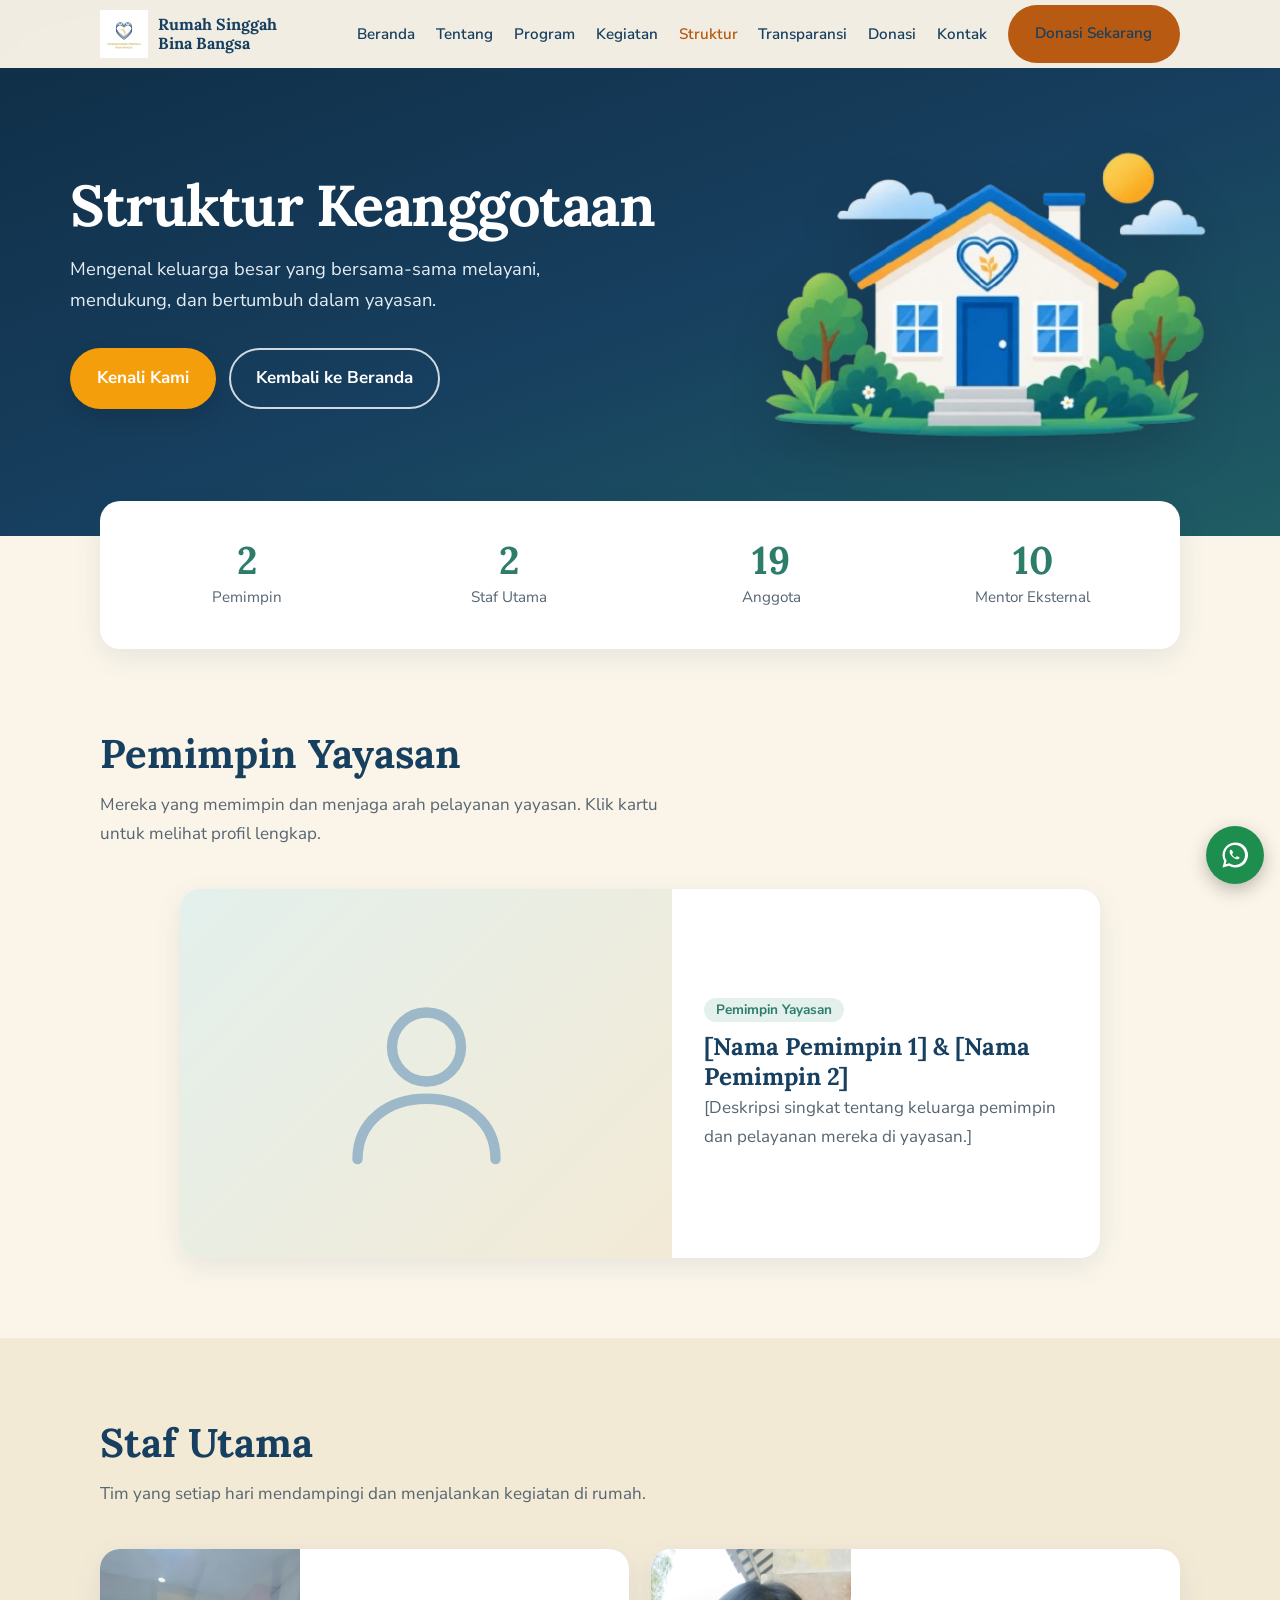
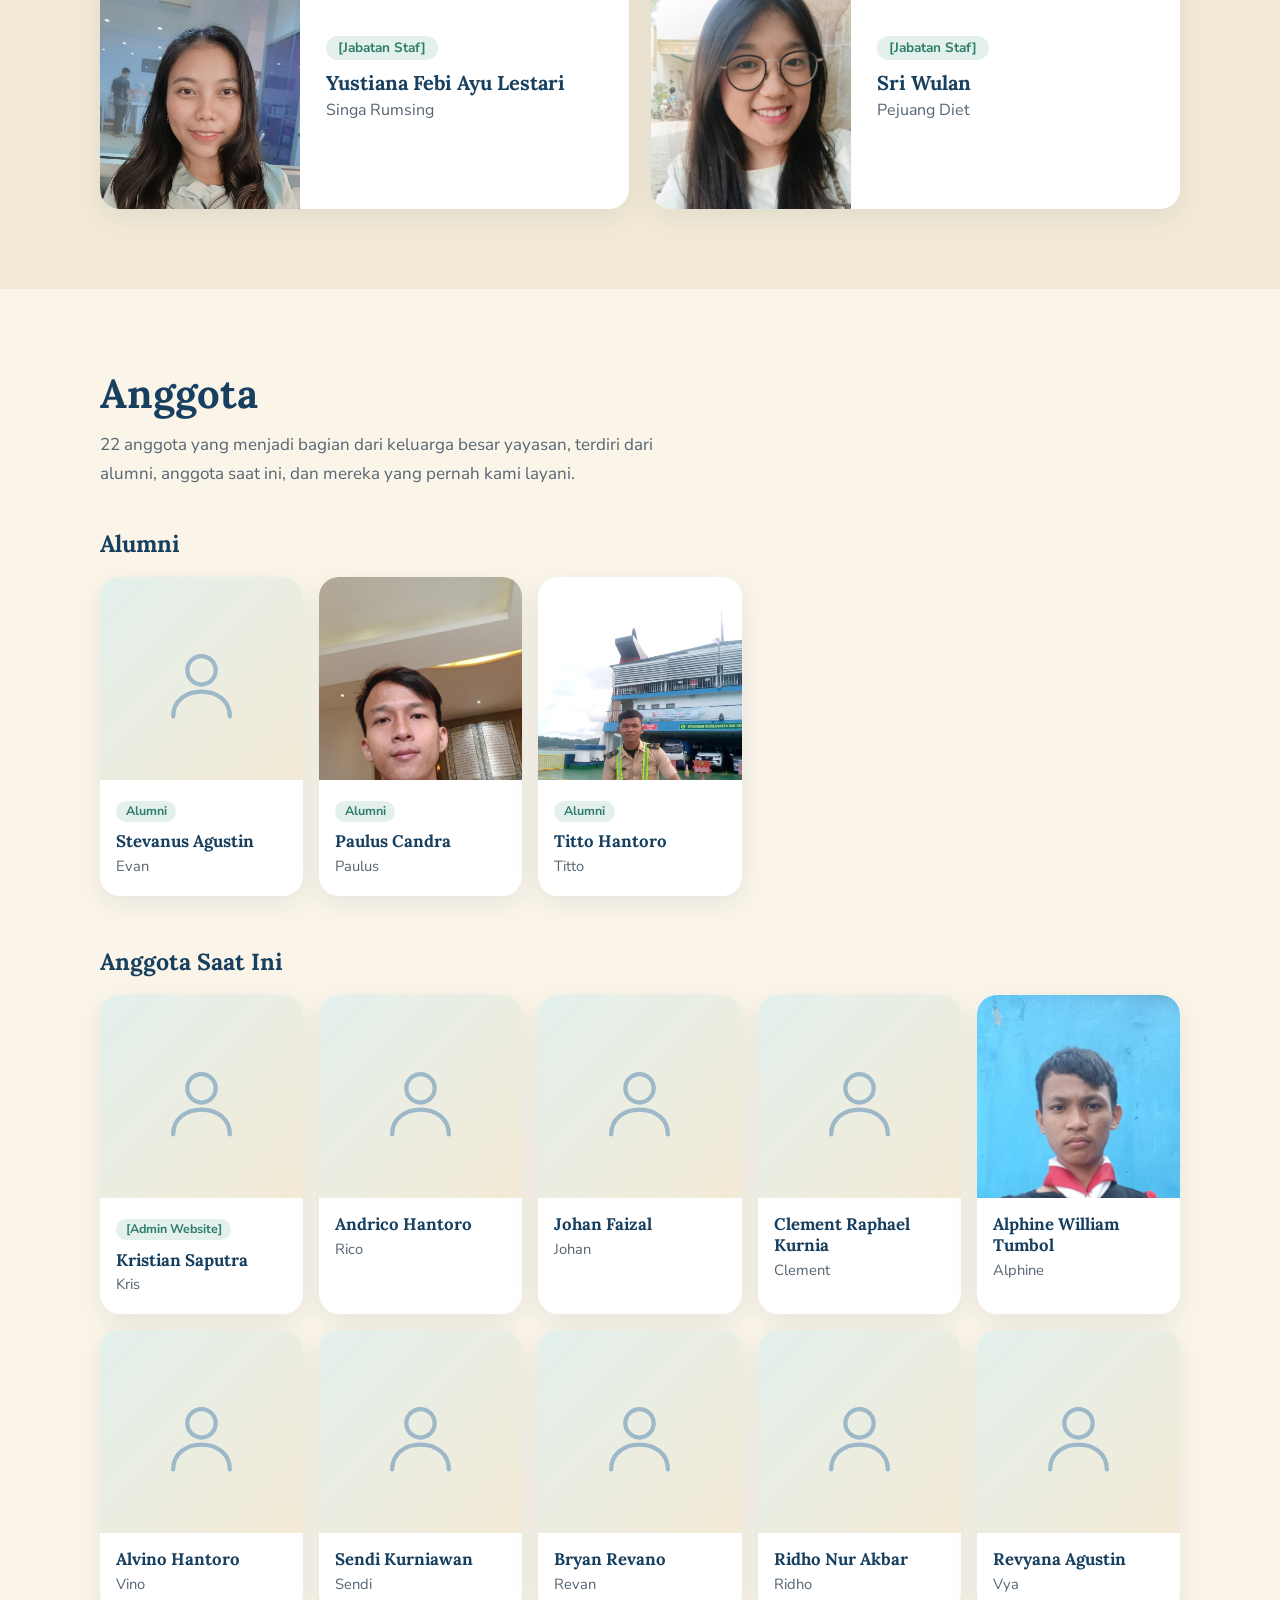
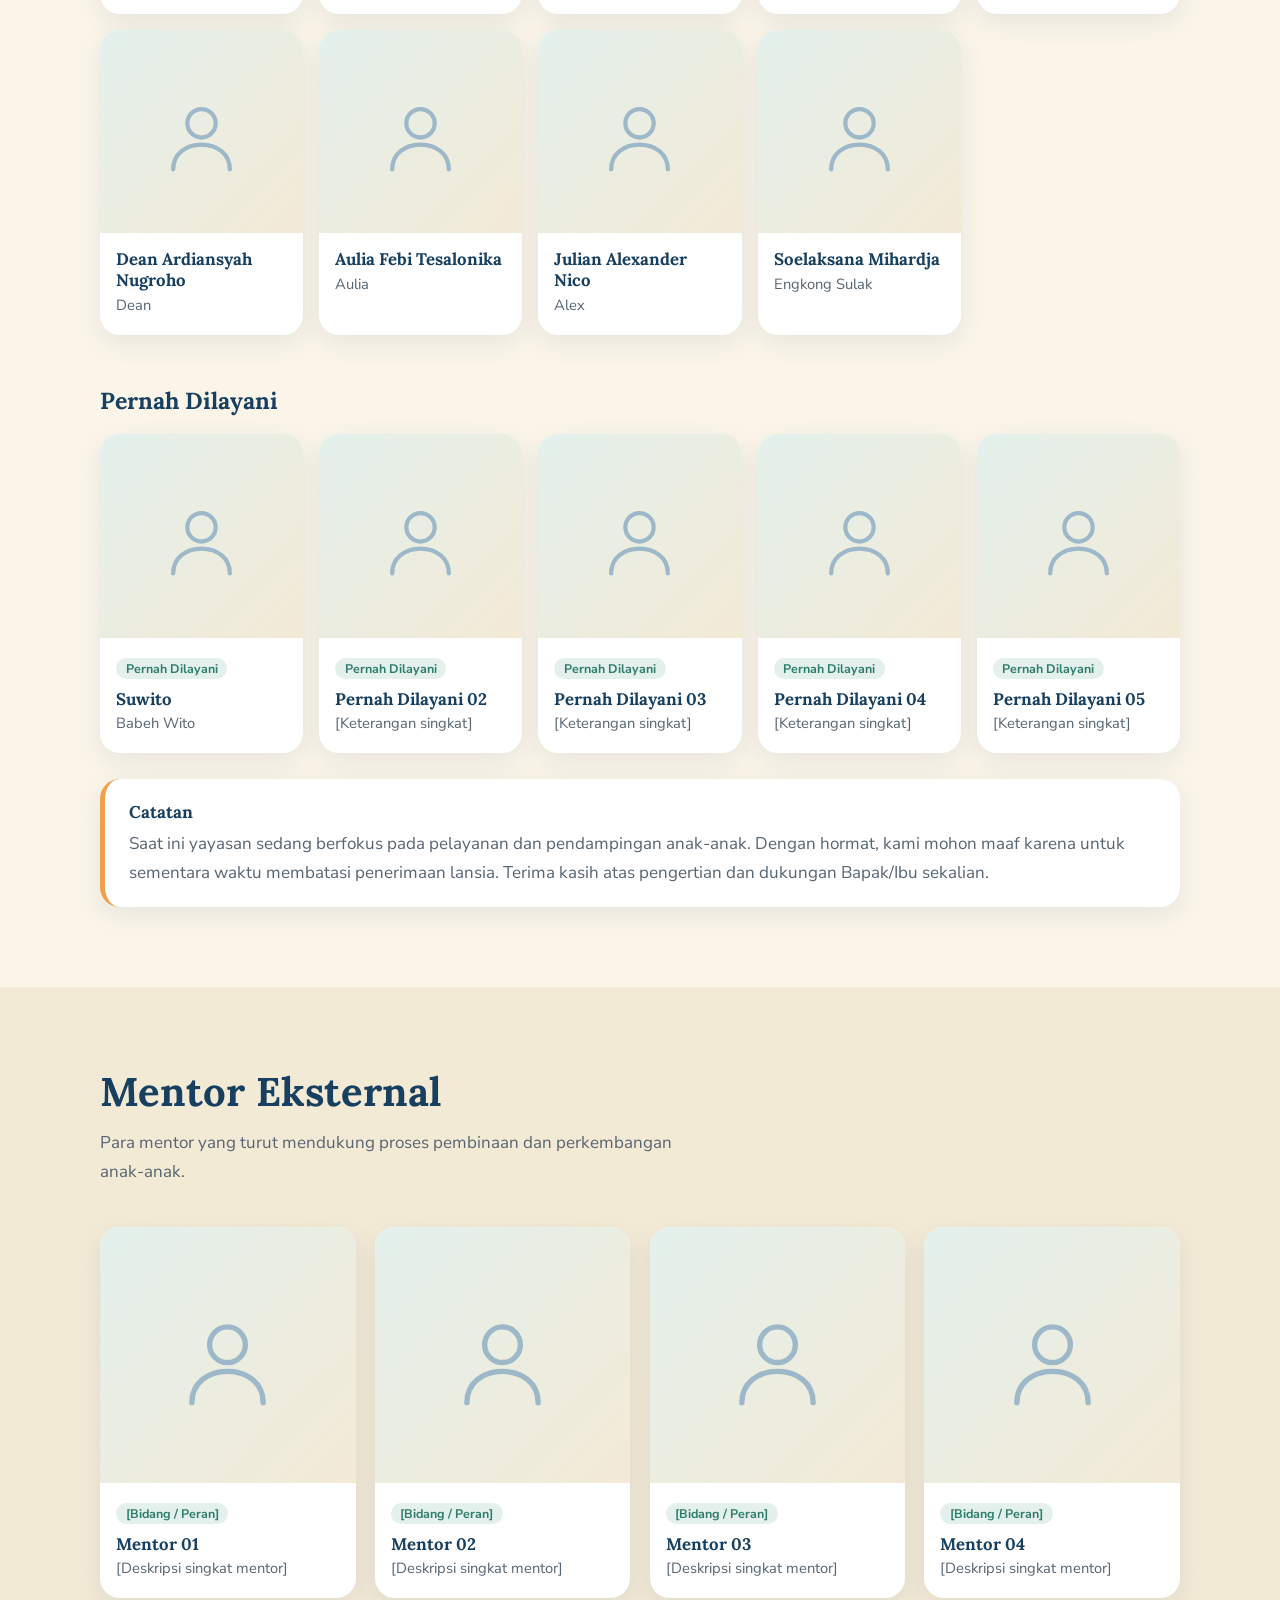
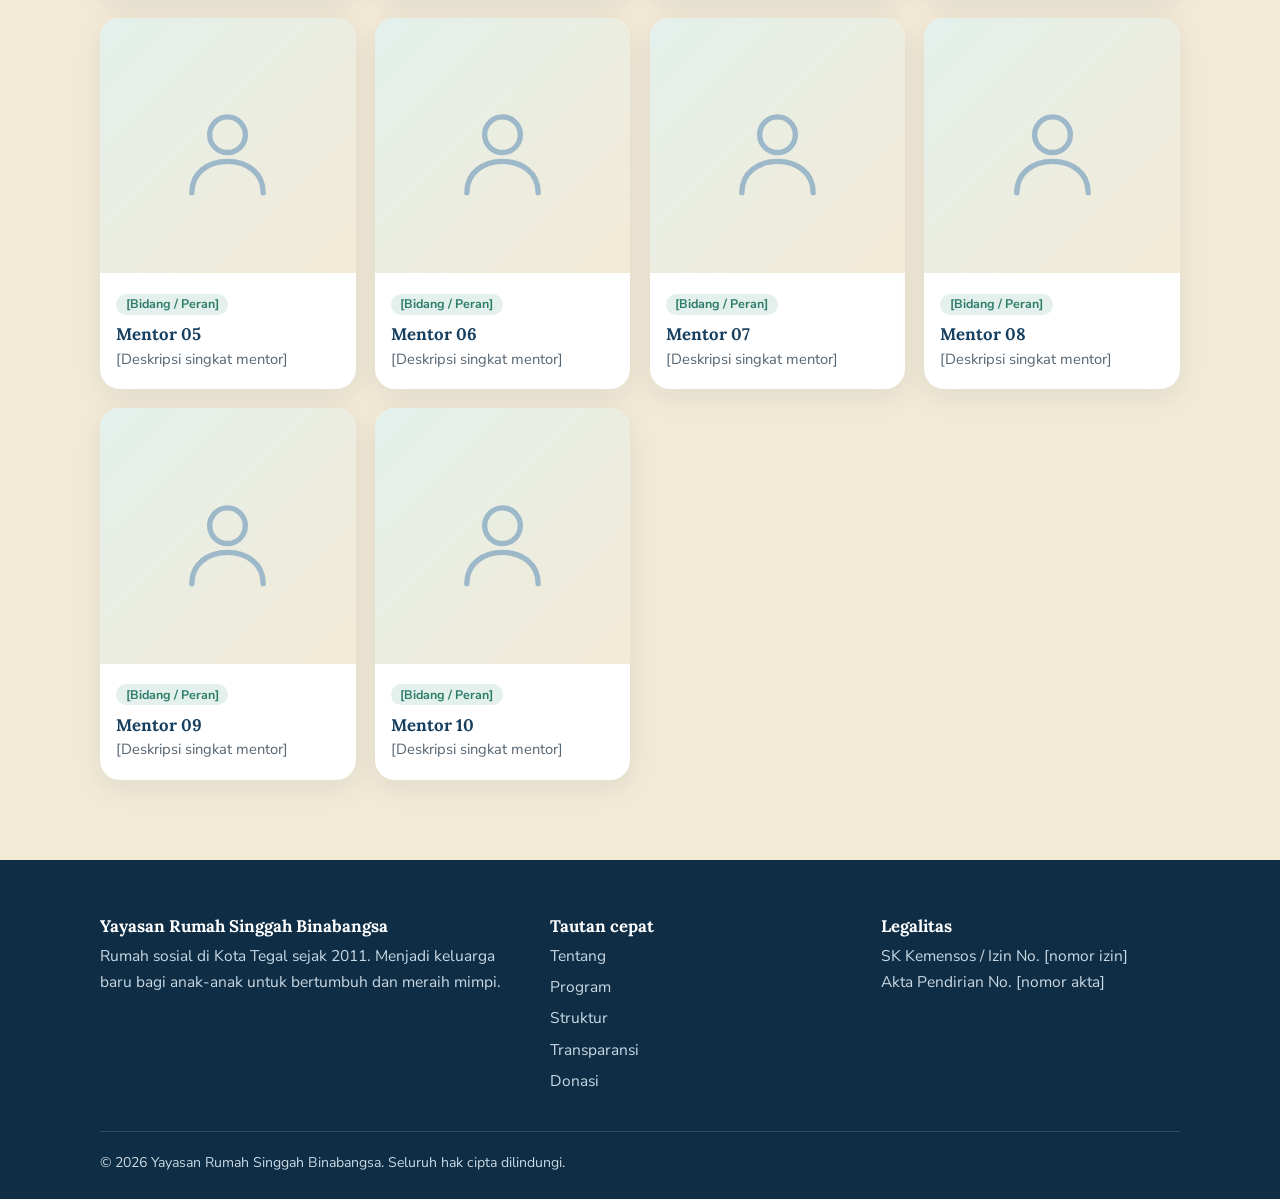
==== commit 9234ffee: "Update print statement from 'Hello' to 'Goodbye'" ====
--- a/struktur.html
+++ b/struktur.html
@@ -1,423 +1,759 @@
 <!DOCTYPE html>
 <html lang="id">
-
-
 <head>
 <meta charset="UTF-8">
 <meta name="viewport" content="width=device-width, initial-scale=1">
-<!-- GANTI: judul & deskripsi SEO -->
-<title>Yayasan Rumah Singgah Bina Bangsa | Lembaga Kesejahteraan Masyarakat Kristen Kota Tegal</title>
-<meta name="description" content="Yayasan Rumah Singgah Bina Bangsa, rumah sosial di Kota Tegal sejak 2011. Menjadi keluarga baru bagi anak-anak untuk bertumbuh, belajar, dan meraih mimpi.">
-<meta property="og:title" content="Yayasan Rumah Singgah Bina Bangsa">
-<meta property="og:description" content="Rumah sosial di Kota Tegal sejak 2011. Mari menjadi bagian dari keluarga besar kami.">
-<meta property="og:type" content="website">
-<!-- GANTI: alamat website asli & gambar pratinjau (1200x630) -->
-<meta property="og:url" content="https://www.contoh-binabangsa.org/">
-<meta property="og:image" content="https://www.contoh-binabangsa.org/og-image.jpg">
+<title>Struktur Keanggotaan | Yayasan Rumah Singgah Bina Bangsa</title>
+<meta name="description" content="Struktur keanggotaan Yayasan Rumah Singgah Bina Bangsa: pemimpin, staf utama, anak asuh, dan mentor eksternal.">
 <meta name="theme-color" content="#173F5F">
 <link rel="preconnect" href="https://fonts.googleapis.com">
 <link rel="preconnect" href="https://fonts.gstatic.com" crossorigin>
 <link href="https://fonts.googleapis.com/css2?family=Lora:ital,wght@0,500;0,600;0,700;1,500&family=Nunito+Sans:wght@400;600;700&display=swap" rel="stylesheet">
-<link rel="stylesheet"
-href="style.css">
-<style>
-:root{--navy:#173F5F;--navy2:#0F2D45;--green:#2E7D6B;--greenl:#E3F0EC;--cream:#FBF5E9;--cream2:#F3EAD6;--orange:#B85A12;--amber:#F0A04B;--ink:#22303C;--mute:#566572;--r:20px;--sh:0 8px 28px rgba(23,63,95,.09)}
-*{box-sizing:border-box;margin:0;padding:0}
-html{scroll-behavior:smooth;scroll-padding-top:76px}
-body{font-family:'Nunito Sans',sans-serif;font-size:1.0625rem;line-height:1.7;color:var(--ink);background:var(--cream)}
-h1,h2,h3{font-family:'Lora',serif;line-height:1.25;color:var(--navy)}
-h2{font-size:clamp(1.75rem,4.5vw,2.5rem);margin-bottom:.75rem}
-h3{font-size:1.25rem;margin-bottom:.4rem}
-a{color:inherit}
-:focus-visible{outline:3px solid var(--amber);outline-offset:3px}
-.wrap{max-width:1120px;margin:0 auto;padding:0 1.25rem}
-section{padding:5rem 0}
-.lead{max-width:60ch;color:var(--mute);margin-bottom:2.5rem}
-.btn{display:inline-block;padding:.85rem 1.6rem;border-radius:999px;font-weight:700;text-decoration:none;border:2px solid transparent;cursor:pointer;font:inherit;font-weight:700;transition:transform .2s,background .2s}
-.btn:hover{transform:translateY(-2px)}
-.btn-o{background:var(--orange);color:#fff}.btn-o:hover{background:#9C4A0D}
-.btn-l{border-color:#fff;color:#fff}.btn-l:hover{background:rgba(255,255,255,.14)}
-.btn-g{background:var(--green);color:#fff}.btn-g:hover{background:#236354}
-.btn-n{border-color:var(--navy);color:var(--navy)}
-/* NAV */
-header{position:fixed;inset:0 0 auto 0;z-index:50;background:rgba(251,245,233,.96);backdrop-filter:blur(8px);box-shadow:0 1px 0 rgba(23,63,95,.1)}
-.nav{display:flex;align-items:center;justify-content:space-between;height:68px}
-.logo{display:flex;align-items:center;gap:.6rem;text-decoration:none;font-family:'Lora',serif;font-weight:700;color:var(--navy);line-height:1.15;font-size:1rem}
-.logo svg{width:38px;height:38px;flex:none}
-.menu{display:flex;gap:1.3rem;list-style:none;align-items:center}
-.menu a{text-decoration:none;font-weight:600;font-size:.95rem;color:var(--navy)}
-.menu a:hover{color:var(--orange)}
-.burger{display:none;background:none;border:0;width:44px;height:44px;cursor:pointer}
-.burger span{display:block;width:24px;height:2px;background:var(--navy);margin:5px auto;transition:.25s}
-.burger[aria-expanded=true] span:nth-child(1){transform:translateY(7px) rotate(45deg)}
-.burger[aria-expanded=true] span:nth-child(2){opacity:0}
-.burger[aria-expanded=true] span:nth-child(3){transform:translateY(-7px) rotate(-45deg)}
-@media(max-width:1020px){
- .burger{display:block}
- .menu{position:absolute;top:68px;left:0;right:0;background:var(--cream);flex-direction:column;align-items:stretch;gap:0;padding:.5rem 1.25rem 1.25rem;box-shadow:var(--sh);display:none}
- .menu.open{display:flex}
- .menu li a{display:block;padding:.8rem 0;border-bottom:1px solid var(--cream2)}
- .menu .btn{text-align:center;margin-top:.8rem;border-bottom:0}
-}
-/* HERO */
-.hero{background:linear-gradient(160deg,var(--navy2),var(--navy) 55%,#1F5D63);color:#fff;padding:9rem 0 5rem;position:relative;overflow:hidden}
-.hero .wrap{display:grid;grid-template-columns:1.15fr .85fr;gap:2.5rem;align-items:center}
-.hero h1{color:#fff;font-size:clamp(2.1rem,6vw,3.6rem);margin-bottom:1.1rem}
-.hero p{color:#E3EDF3;max-width:48ch;margin-bottom:2rem;font-size:1.15rem}
-.hero .acts{display:flex;gap:.8rem;flex-wrap:wrap}
-.house{width:100%;max-width:420px;justify-self:center}
-.win{animation:glow 4s ease-in-out infinite alternate}
-@keyframes glow{from{opacity:.75}to{opacity:1}}
-@media(max-width:820px){.hero{padding-top:7.5rem}.hero .wrap{grid-template-columns:1fr}.house{max-width:260px;order:-1;justify-self:start}}
-/* STAT */
-.stats{padding:0;margin-top:-2.2rem;position:relative;z-index:2}
-.sgrid{display:grid;grid-template-columns:repeat(4,1fr);background:#fff;border-radius:var(--r);box-shadow:var(--sh);padding:1.8rem 1rem}
-.sgrid div{text-align:center;padding:.5rem}
-.sgrid b{display:block;font-family:'Lora',serif;font-size:2.4rem;color:var(--green);line-height:1.2}
-.sgrid span{color:var(--mute);font-size:.95rem}
-@media(max-width:640px){.sgrid{grid-template-columns:repeat(2,1fr)}}
-/* ABOUT */
-.about{display:grid;grid-template-columns:1fr 1fr;gap:3rem}
-.about p+p{margin-top:1rem}
-.vm{background:#fff;border-radius:var(--r);box-shadow:var(--sh);padding:2rem}
-.vm h3{color:var(--green)}
-.vm blockquote{font-family:'Lora',serif;font-style:italic;font-size:1.15rem;color:var(--navy);border-left:4px solid var(--amber);padding-left:1rem;margin:.6rem 0 1.6rem}
-.vm ol{padding-left:1.3rem}.vm li{margin-bottom:.4rem}
-@media(max-width:860px){.about{grid-template-columns:1fr}}
-/* PROGRAM */
-.alt{background:var(--cream2)}
-.grid3{display:grid;grid-template-columns:repeat(3,1fr);gap:1.4rem}
-.card{background:#fff;border-radius:var(--r);padding:1.8rem;box-shadow:var(--sh)}
-.card p{color:var(--mute);font-size:1rem}
-.ico{width:48px;height:48px;border-radius:14px;background:var(--greenl);display:grid;place-items:center;margin-bottom:1rem}
-.ico svg{width:26px;height:26px;stroke:var(--green);fill:none;stroke-width:1.8;stroke-linecap:round;stroke-linejoin:round}
-@media(max-width:900px){.grid3{grid-template-columns:repeat(2,1fr)}}
-@media(max-width:600px){.grid3{grid-template-columns:1fr}}
-/* GALERI - placeholder: ganti .ph dengan <img src="foto.jpg" alt="..."> */
-.gal{display:grid;grid-template-columns:repeat(3,1fr);gap:1rem}
-.gal figure{border-radius:var(--r);overflow:hidden;background:#fff;box-shadow:var(--sh)}
-.ph{aspect-ratio:4/3;display:grid;place-items:center;background:linear-gradient(135deg,var(--c1),var(--c2));color:rgba(255,255,255,.85);font-size:.85rem}
-.gal img{width:100%;aspect-ratio:4/3;object-fit:cover;display:block}
-.gal figcaption{padding:.9rem 1.1rem;font-size:.97rem;color:var(--mute)}
-@media(max-width:800px){.gal{grid-template-columns:repeat(2,1fr)}}
-@media(max-width:520px){.gal{grid-template-columns:1fr}}
-/* TESTI */
-.quote{background:#fff;border-radius:var(--r);padding:2rem;box-shadow:var(--sh);border-top:5px solid var(--amber)}
-.quote p{font-family:'Lora',serif;font-style:italic;color:var(--navy);font-size:1.1rem;margin-bottom:1rem}
-.quote cite{font-style:normal;font-weight:700;color:var(--green);font-size:.95rem}
-/* TRANSPARANSI */
-.two{display:grid;grid-template-columns:1.2fr .8fr;gap:2rem}
-.panel{background:#fff;border-radius:var(--r);padding:2rem;box-shadow:var(--sh)}
-.bar{margin-bottom:1.2rem}
-.bar div:first-child{display:flex;justify-content:space-between;font-weight:600;margin-bottom:.35rem}
-.track{height:12px;background:var(--cream2);border-radius:99px;overflow:hidden}
-.fill{height:100%;width:0;border-radius:99px;background:var(--green);transition:width 1.4s cubic-bezier(.2,.7,.2,1)}
-.fill.o{background:var(--orange)}.fill.n{background:var(--navy)}.fill.a{background:var(--amber)}
-.rep{list-style:none;margin:1rem 0 0}
-.rep a{display:flex;justify-content:space-between;gap:1rem;padding:.8rem 0;border-bottom:1px solid var(--cream2);text-decoration:none;font-weight:600;color:var(--navy)}
-.rep a:hover{color:var(--orange)}
-.note{font-size:.9rem;color:var(--mute);margin-top:1rem}
-@media(max-width:860px){.two{grid-template-columns:1fr}}
-/* DONASI */
-.don{display:grid;grid-template-columns:repeat(3,1fr);gap:1.4rem;margin-bottom:2rem}
-.rek{background:var(--greenl);border-radius:14px;padding:1rem 1.2rem;margin:.8rem 0}
-.rek b{font-family:'Lora',serif;font-size:1.5rem;letter-spacing:.04em;color:var(--navy);display:block}
-.qr{width:170px;aspect-ratio:1;margin:.8rem auto;border:2px dashed #9DB8C8;border-radius:14px;display:grid;place-items:center;color:var(--mute);font-size:.85rem;text-align:center;padding:.5rem}
-.qr img{width:100%;height:100%;object-fit:contain}
-.need{list-style:none}
-.need li{padding:.5rem 0 .5rem 1.6rem;position:relative;border-bottom:1px solid var(--cream2)}
-.need li::before{content:"";position:absolute;left:0;top:1.05rem;width:9px;height:9px;border-radius:50%;background:var(--amber)}
-.konf{background:var(--navy);color:#fff;border-radius:var(--r);padding:2rem;display:flex;gap:1.5rem;align-items:center;justify-content:space-between;flex-wrap:wrap}
-.konf h3{color:#fff;margin:0}.konf p{color:#D5E3EC}
-@media(max-width:900px){.don{grid-template-columns:1fr}}
-/* RELAWAN */
-.rel{background:linear-gradient(135deg,var(--green),#1F5D63);color:#fff;text-align:center}
-.rel h2{color:#fff}.rel p{max-width:56ch;margin:0 auto 1.8rem;color:#E6F3EF}
-/* KONTAK */
-.kon{display:grid;grid-template-columns:.9fr 1.1fr;gap:2rem}
-.kon dl dt{font-weight:700;color:var(--navy);margin-top:1rem}
-.kon dd a{color:var(--green);font-weight:600}
-.map{border:0;width:100%;min-height:340px;height:100%;border-radius:var(--r);box-shadow:var(--sh)}
-.soc{display:flex;gap:.6rem;margin-top:1.2rem;flex-wrap:wrap}
-.soc a{padding:.45rem 1rem;border-radius:99px;background:#fff;box-shadow:var(--sh);text-decoration:none;font-weight:600;color:var(--navy);font-size:.95rem}
-@media(max-width:860px){.kon{grid-template-columns:1fr}}
-/* FOOTER */
-footer{background:var(--navy2);color:#C9D9E4;padding:3.5rem 0 1.5rem;font-size:.97rem}
-footer h3{color:#fff;font-size:1.05rem}
-.fg{display:grid;grid-template-columns:1.4fr 1fr 1fr;gap:2rem;margin-bottom:2rem}
-footer ul{list-style:none}footer li{margin:.3rem 0}footer a{text-decoration:none}footer a:hover{color:var(--amber)}
-.copy{border-top:1px solid rgba(255,255,255,.15);padding-top:1.2rem;font-size:.88rem}
-@media(max-width:760px){.fg{grid-template-columns:1fr}}
-/* WA & toast */
-.wa{position:fixed;right:1rem;bottom:1rem;z-index:60;width:58px;height:58px;border-radius:50%;background:#1E8E4E;display:grid;place-items:center;box-shadow:0 6px 18px rgba(0,0,0,.25)}
-.wa svg{width:30px;height:30px;fill:#fff}
-.toast{position:fixed;left:50%;bottom:5.5rem;transform:translate(-50%,20px);background:var(--navy);color:#fff;padding:.7rem 1.3rem;border-radius:99px;opacity:0;pointer-events:none;transition:.3s;z-index:70}
-.toast.show{opacity:1;transform:translate(-50%,0)}
-/* Reveal: hanya satu fade lembut pada judul bagian */
-.rv{opacity:0;transform:translateY(14px);transition:opacity .8s,transform .8s}
-.rv.in{opacity:1;transform:none}
-@media(prefers-reduced-motion:reduce){*{transition:none!important;animation:none!important}html{scroll-behavior:auto}.rv{opacity:1;transform:none}}
-/* TRANSISI HALAMAN HALUS */
-@view-transition{navigation:auto}
-header{view-transition-name:header}
-::view-transition-old(root),::view-transition-new(root){animation-duration:.35s}
-@supports not (view-transition-name:none){
-  body{animation:halamanMasuk .4s ease both}
-  @keyframes halamanMasuk{from{opacity:0}to{opacity:1}}
-}
-</style>
+<!-- Urutan sama seperti index.html: style.css dulu, lalu struktur.css -->
+<link rel="stylesheet" href="style.css">
+<link rel="stylesheet" href="struktur.css">
+<!-- Muat halaman tujuan lebih dulu di latar belakang supaya perpindahan instan -->
+<script type="speculationrules">{"prerender":[{"urls":["index.html"],"eagerness":"moderate"}]}</script>
 </head>
 <body>
 
+<!-- ================= HEADER / NAVBAR (sama dengan index.html) ================= -->
 <header>
 <div class="wrap nav">
- <div class="logo">
+<div class="logo">
   <img src="Logo.png" alt="Logo Bina Bangsa" width="38" height="38" onclick="tampilkanGambar()" style="cursor:pointer">
   <a href="index.html" style="text-decoration:none;color:inherit"><span>Rumah Singgah<br>Bina Bangsa</span></a>
 </div>
  <button class="burger" aria-label="Buka menu" aria-expanded="false" aria-controls="menu"><span></span><span></span><span></span></button>
  <ul class="menu" id="menu">
-  <li><a href="#beranda">Beranda</a></li>
-  <li><a href="#tentang">Tentang</a></li>
-  <li><a href="#program">Program</a></li>
-  <li><a href="#kegiatan">Kegiatan</a></li>
-  <li><a href="struktur.html">Struktur</a></li>
-  <li><a href="#transparansi">Transparansi</a></li>
-  <li><a href="#donasi">Donasi</a></li>
-  <li><a href="#kontak">Kontak</a></li>
-  <li><a class="btn btn-o" href="#donasi">Donasi Sekarang</a></li>
-</ul>
+  <li><a href="index.html#beranda">Beranda</a></li>
+  <li><a href="index.html#tentang">Tentang</a></li>
+  <li><a href="index.html#program">Program</a></li>
+  <li><a href="index.html#kegiatan">Kegiatan</a></li>
+  <!-- MENU BARU: halaman ini -->
+  <li><a href="struktur.html" aria-current="page">Struktur</a></li>
+  <li><a href="index.html#transparansi">Transparansi</a></li>
+  <li><a href="index.html#donasi">Donasi</a></li>
+  <li><a href="index.html#kontak">Kontak</a></li>
+  <li><a class="btn btn-o" href="index.html#donasi">Donasi Sekarang</a></li>
+ </ul>
 </div>
 </header>
 
-<!-- POPUP LOGO -->
+<!-- POPUP LOGO (sama dengan index.html) -->
 <div id="popup" class="popup" onclick="tutupGambar()">
-    <img src="Logo.png" alt="Logo Bina Bangsa">
-</div>
-
-<script>
-function tampilkanGambar() {
-    document.getElementById("popup").style.display = "flex";
-}
-
-function tutupGambar() {
-    document.getElementById("popup").style.display = "none";
-}
-</script>
+ <img src="Logo.png" alt="Logo Bina Bangsa">
+</div>
 
 <main>
-<!-- HERO -->
+
+<!-- ================= HERO ================= -->
 <section class="hero" id="beranda" style="padding-bottom:6rem">
 <div class="wrap">
  <div>
-  <h1>Setiap anak berhak punya rumah untuk pulang dan mimpi untuk dikejar.</h1>
-  <p>Sejak 2011, Yayasan Rumah Singgah Bina Bangsa di Kota Tegal menjadi keluarga baru bagi anak-anak yang membutuhkan, tempat mereka dikasihi, belajar, dan bertumbuh.</p>
-  <div class="acts"><a class="btn btn-o" href="#donasi">Donasi Sekarang</a><a class="btn btn-l" href="#tentang">Pelajari Lebih Lanjut</a></div>
- </div>
- <!-- Ilustrasi rumah (tanpa wajah anak). Boleh diganti foto latar suasana rumah/kegiatan tanpa wajah jelas -->
+  <h1>Struktur Keanggotaan</h1>
+  <p>Mengenal keluarga besar yang bersama-sama melayani, mendukung, dan bertumbuh dalam yayasan.</p>
+  <div class="acts"><a class="btn btn-o" href="#pemimpin">Kenali Kami</a><a class="btn btn-l" href="index.html">Kembali ke Beranda</a></div>
+ </div>
  <div class="hero-image">
-    <img src="rumah.png" alt="Rumah Bina Bangsa">
-</div>
-
+  <img src="rumah.png" alt="Rumah Bina Bangsa">
+ </div>
 </div>
 </section>
 
-<!-- STATISTIK: ganti angka relawan & program dengan data asli -->
-<section class="stats" aria-label="Dampak kami">
+<!-- ================= STATISTIK ANGGOTA =================
+     GANTI angka pada data-n="..." jika jumlah anggota berubah. -->
+<section class="stats" aria-label="Jumlah anggota">
 <div class="wrap"><div class="sgrid">
- <div><b data-n="24">0</b><span>Anak asuh saat ini</span></div>
- <div><b data-n="15" data-tahun="2011">0</b><span>Tahun melayani (sejak 2011)</span></div>
- <div><b data-n="30">0</b><span>Relawan <!-- GANTI --></span></div>
- <div><b data-n="6">0</b><span>Program pembinaan</span></div>
+ <div><b data-n="2">0</b><span>Pemimpin</span></div>
+ <div><b data-n="2">0</b><span>Staf Utama</span></div>
+ <div><b data-n="19">0</b><span>Anggota</span></div>
+ <div><b data-n="10">0</b><span>Mentor Eksternal</span></div>
 </div></div>
 </section>
 
-<!-- TENTANG -->
-<section id="tentang">
-<div class="wrap about">
- <div class="rv">
-  <h2>Tentang Kami</h2>
-  <!-- GANTI: tulis sejarah singkat yang sebenarnya (pendiri, latar belakang, perjalanan) -->
-  <p>Yayasan Rumah Singgah Binabangsa berdiri pada tahun 2011 di Kota Tegal sebagai rumah sosial yang membuka pintu bagi anak-anak yang membutuhkan tempat tinggal, perhatian, dan pendampingan.</p>
-  <p>Di sini, setiap anak diterima apa adanya dan dibimbing untuk mengenal Tuhan, menempuh pendidikan, serta membangun karakter yang baik. Kami percaya anak-anak ini bukan sekadar penerima bantuan, melainkan calon pembawa berkat bagi sesamanya.</p>
- </div>
- <div class="vm rv">
-  <h3>Visi</h3>
-  <blockquote>Terbentuk anak-anak yang takut akan Tuhan dan berhasil meraih mimpi sehingga menjadi berkat untuk semua.</blockquote>
-  <h3>Misi</h3>
-  <ol>
-   <li>Memberikan penerimaan atas dasar kasih Tuhan.</li>
-   <li>Mengenal, mengerti, dan bertumbuh di dalam kebenaran Firman Tuhan.</li>
-   <li>Menjadi keluarga baru bagi sesama yang membutuhkan.</li>
-   <li>Memenuhi kebutuhan jasmani dan rohani.</li>
-   <li>Memperhatikan kesehatan fisik dan mental.</li>
-   <li>Menuntun anak-anak menempuh pendidikan akademi dan pendidikan profesi.</li>
-   <li>Membentuk anak-anak berkarakter baik.</li>
-  </ol>
+<!-- ================= PEMIMPIN YAYASAN =================
+     GANTI: nama (h3), jabatan (span.role), deskripsi (p), foto (src + alt). -->
+<section id="pemimpin">
+<div class="wrap">
+ <div class="rv"><h2>Pemimpin Yayasan</h2><p class="lead">Mereka yang memimpin dan menjaga arah pelayanan yayasan. Klik kartu untuk melihat profil lengkap.</p></div>
+ <div class="grid-keluarga">
+
+  <!-- PEMIMPIN (1 kartu, foto keluarga: ayah, ibu, anak)
+       foto: images/struktur/pemimpin-keluarga.jpg
+       GANTI: nama (h3), deskripsi (p), dan isi profil lengkap di bawahnya. -->
+  <article tabindex="0" role="button" aria-haspopup="dialog" aria-label="Lihat profil Pemimpin Yayasan" class="member member-keluarga">
+   <div class="foto"><img src="images/struktur/pemimpin-keluarga.jpg" alt="Foto keluarga Pemimpin Yayasan" loading="lazy"></div>
+   <div class="isi">
+    <span class="role">Pemimpin Yayasan</span>
+    <h3>[Nama Pemimpin 1] &amp; [Nama Pemimpin 2]</h3>
+    <p>[Deskripsi singkat tentang keluarga pemimpin dan pelayanan mereka di yayasan.]</p>
+
+    <!-- PROFIL LENGKAP (muncul saat kartu diklik) -->
+    <div class="profil-detail" hidden>
+     <p>[Profil lengkap: perjalanan keluarga, peran, dan pelayanan mereka di yayasan. Tulis beberapa kalimat.]</p>
+     <dl>
+      <dt>Ayah</dt><dd>[Nama ayah]</dd>
+      <dt>Ibu</dt><dd>[Nama ibu]</dd>
+      <dt>Anak</dt><dd>[Nama anak]</dd>
+      <dt>Bergabung sejak</dt><dd>[Tahun]</dd>
+      <dt>Motto</dt><dd>[Motto atau kutipan]</dd>
+     </dl>
+    </div>
+   </div>
+  </article>
+
  </div>
 </div>
 </section>
 
-<!-- PROGRAM -->
-<section class="alt" id="program">
+<!-- ================= STAF UTAMA ================= -->
+<section class="alt" id="staf">
 <div class="wrap">
- <div class="rv"><h2>Program &amp; Layanan</h2>
- <p class="lead">Kami merawat anak-anak secara utuh: tubuh, pikiran, hati, dan masa depan mereka.</p></div>
- <div class="grid3">
-  <article class="card"><div class="ico"><svg viewBox="0 0 24 24"><path d="M2 9l10-5 10 5-10 5z"/><path d="M6 11v5c3 2.5 9 2.5 12 0v-5"/></svg></div><h3>Pendidikan</h3><p>Pendampingan sekolah, bimbingan belajar, dan dukungan menuju pendidikan akademi maupun profesi.</p></article>
-  <article class="card"><div class="ico"><svg viewBox="0 0 24 24"><path d="M12 20s-8-5-8-11a4.5 4.5 0 018-2.5A4.5 4.5 0 0120 9c0 6-8 11-8 11z"/></svg></div><h3>Kesehatan Fisik &amp; Mental</h3><p>Pemeriksaan rutin, kebersihan, serta ruang aman untuk bercerita dan dikuatkan.</p></article>
-  <article class="card"><div class="ico"><svg viewBox="0 0 24 24"><path d="M4 11h16a8 8 0 01-16 0z"/><path d="M8 7c0-1.5 1-1.5 1-3M12 7c0-1.5 1-1.5 1-3M16 7c0-1.5 1-1.5 1-3"/></svg></div><h3>Makan Bergizi</h3><p>Makanan sehat tiga kali sehari agar anak-anak tumbuh kuat dan bersemangat belajar.</p></article>
-  <article class="card"><div class="ico"><svg viewBox="0 0 24 24"><path d="M14 6l4 4L8 20H4v-4z"/><path d="M13 7l4 4"/></svg></div><h3>Pembinaan Keterampilan</h3><p>Pelatihan sesuai minat dan bakat sebagai bekal kemandirian di masa depan.</p></article>
-  <article class="card"><div class="ico"><svg viewBox="0 0 24 24"><path d="M4 5a2 2 0 012-2h13v16H6a2 2 0 00-2 2z"/><path d="M12 7v7M9 10h6"/></svg></div><h3>Bimbingan Rohani</h3><p>Doa, ibadah, dan pendalaman Firman Tuhan agar iman bertumbuh bersama karakter.</p></article>
-  <article class="card"><div class="ico"><svg viewBox="0 0 24 24"><circle cx="9" cy="8" r="3"/><circle cx="17" cy="9" r="2.4"/><path d="M3 20c0-4 3-6 6-6s6 2 6 6M15 14.5c3 0 6 1.5 6 5.5"/></svg></div><h3>Pembentukan Karakter</h3><p>Kebiasaan baik, tanggung jawab, dan kepedulian ditanamkan lewat kehidupan sehari-hari di rumah.</p></article>
+ <div class="rv"><h2>Staf Utama</h2><p class="lead">Tim yang setiap hari mendampingi dan menjalankan kegiatan di rumah.</p></div>
+ <div class="grid-orang">
+
+  <!-- Staf 1 | foto: images/struktur/staf-1.jpg -->
+  <article tabindex="0" role="button" aria-haspopup="dialog" aria-label="Lihat profil [Nama Staf 1]" class="member member-besar">
+   <div class="foto"><img src="ayu.jpeg" alt="Foto Yustiana Febi Ayu Lestari" loading="lazy"></div>
+   <div class="isi">
+    <span class="role">[Jabatan Staf]</span>
+    <h3>Yustiana Febi Ayu Lestari</h3>
+    <p>Singa Rumsing</p>
+   </div>
+  
+    <!-- PROFIL LENGKAP (muncul saat kartu diklik) -->
+    <div class="profil-detail" hidden>
+     <p>[Profil lengkap: tugas harian dan peran di yayasan. Tulis beberapa kalimat.]</p>
+     <dl>
+      <dt>Bergabung sejak</dt><dd>[Tahun]</dd>
+      <dt>Asal</dt><dd>[Kota asal]</dd>
+      <dt>Motto</dt><dd>[Motto atau kutipan]</dd>
+     </dl>
+    </div>
+  </article>
+
+  <!-- Staf 2 | foto: images/struktur/staf-2.jpg -->
+  <article tabindex="0" role="button" aria-haspopup="dialog" aria-label="Lihat profil [Nama Staf 2]" class="member member-besar">
+   <div class="foto"><img src="wulan.jpg" alt="Foto Sri Wulan" loading="lazy"></div>
+   <div class="isi">
+    <span class="role">[Jabatan Staf]</span>
+    <h3>Sri Wulan</h3>
+    <p>Pejuang Diet</p>
+   </div>
+  
+    <!-- PROFIL LENGKAP (muncul saat kartu diklik) -->
+    <div class="profil-detail" hidden>
+     <p>[Profil lengkap: tugas harian dan peran di yayasan. Tulis beberapa kalimat.]</p>
+     <dl>
+      <dt>Bergabung sejak</dt><dd>[Tahun]</dd>
+      <dt>Asal</dt><dd>[Kota asal]</dd>
+      <dt>Motto</dt><dd>[Motto atau kutipan]</dd>
+     </dl>
+    </div>
+  </article>
+
  </div>
 </div>
 </section>
 
-<!-- KEGIATAN -->
-<section id="kegiatan">
+<!-- ================= ANAK ASUH (19 kartu) =================
+     GANTI: nama (h3), keterangan (p), foto (src + alt) di tiap kartu. -->
+<section id="anggota">
 <div class="wrap">
- <div class="rv"><h2>Kegiatan Kami</h2>
- <p class="lead">Potret keseharian di rumah kami.</p></div>
- <!-- PENTING: Minta IZIN TERTULIS wali/pengurus sebelum mengunggah foto anak. Pilih foto tanpa wajah jelas (dari belakang, tangan, suasana).
-      Untuk mengganti: hapus <div class="ph">, lalu isi <img src="galeri1.jpg" alt="Deskripsi foto" loading="lazy"> -->
- <div class="gal">
-  <figure><div class="ph" style="--c1:#2E7D6B;--c2:#173F5F" role="img" aria-label="Placeholder foto belajar bersama">Foto 1</div><figcaption>Belajar bersama setiap sore</figcaption></figure>
-  <figure><div class="ph" style="--c1:#B85A12;--c2:#F0A04B" role="img" aria-label="Placeholder foto makan bersama">Foto 2</div><figcaption>Makan bersama sebagai satu keluarga</figcaption></figure>
-  <figure><div class="ph" style="--c1:#173F5F;--c2:#1F5D63" role="img" aria-label="Placeholder foto ibadah">Foto 3</div><figcaption>Ibadah dan doa bersama</figcaption></figure>
-  <figure><div class="ph" style="--c1:#1F5D63;--c2:#2E7D6B" role="img" aria-label="Placeholder foto pelatihan keterampilan">Foto 4</div><figcaption>Pelatihan keterampilan</figcaption></figure>
-  <figure><div class="ph" style="--c1:#F0A04B;--c2:#B85A12" role="img" aria-label="Placeholder foto olahraga">Foto 5</div><figcaption>Olahraga dan bermain di halaman</figcaption></figure>
-  <figure><div class="ph" style="--c1:#2E7D6B;--c2:#F0A04B" role="img" aria-label="Placeholder foto perayaan">Foto 6</div><figcaption>Perayaan hari besar</figcaption></figure>
- </div>
+ <div class="rv"><h2>Anggota</h2><p class="lead">22 anggota yang menjadi bagian dari keluarga besar yayasan, terdiri dari alumni, anggota saat ini, dan mereka yang pernah kami layani.</p></div>
+
+ <!-- ===== ALUMNI (3 orang) ===== -->
+ <div class="grup">
+  <h3 class="sub-judul">Alumni</h3>
+  <div class="grid-anak">
+
+   <!-- Alumni 01 | foto: images/struktur/alumni-01.jpg -->
+   <article tabindex="0" role="button" aria-haspopup="dialog" aria-label="Lihat profil Alumni 01" class="member member-kecil">
+    <div class="foto"><img src="images/struktur/alumni-01.jpg" alt="Foto Alumni 01" loading="lazy"></div>
+    <div class="isi"><span class="role">Alumni</span><h3>Stevanus Agustin</h3><p>Evan</p></div>
+    <!-- PROFIL LENGKAP (muncul saat kartu diklik) -->
+    <div class="profil-detail" hidden>
+     <p>[Cerita singkat perjalanan alumni selama di yayasan dan kegiatannya sekarang.]</p>
+     <dl>
+      <dt>Bergabung sejak</dt><dd>[Tahun]</dd>
+      <dt>Alumni sejak</dt><dd>[Tahun]</dd>
+      <dt>Kegiatan sekarang</dt><dd>[Kuliah / Bekerja / dll.]</dd>
+     </dl>
+    </div>
+   </article>
+
+   <!-- Alumni 02 | foto: images/struktur/alumni-02.jpg -->
+   <article tabindex="0" role="button" aria-haspopup="dialog" aria-label="Lihat profil Alumni 02" class="member member-kecil">
+    <div class="foto"><img src="paul.jpeg" alt="Foto Alumni 02" loading="lazy"></div>
+    <div class="isi"><span class="role">Alumni</span><h3>Paulus Candra</h3> <p>Paulus</p></div>
+    <!-- PROFIL LENGKAP (muncul saat kartu diklik) -->
+    <div class="profil-detail" hidden>
+     <p>[Cerita singkat perjalanan alumni selama di yayasan dan kegiatannya sekarang.]</p>
+     <dl>
+      <dt>Bergabung sejak</dt><dd>[Tahun]</dd>
+      <dt>Alumni sejak</dt><dd>[Tahun]</dd>
+      <dt>Kegiatan sekarang</dt><dd>[Kuliah / Bekerja / dll.]</dd>
+     </dl>
+    </div>
+   </article>
+
+   <!-- Alumni 03 | foto: images/struktur/alumni-03.jpg -->
+   <article tabindex="0" role="button" aria-haspopup="dialog" aria-label="Lihat profil Alumni 03" class="member member-kecil">
+    <div class="foto"><img src="tito.jpeg" alt="Foto Alumni 03" loading="lazy"></div>
+    <div class="isi"><span class="role">Alumni</span><h3>Titto Hantoro</h3> <p>Titto</p></div>
+    <!-- PROFIL LENGKAP (muncul saat kartu diklik) -->
+    <div class="profil-detail" hidden>
+     <p>[Yeremia 29:11, Dari keterpurukan menjadi penuh harapan karna rencana Tuhan selalu terbaik bagi saya.]</p>
+     <dl>
+      <dt>Bergabung sejak</dt><dd>[2020]</dd>
+      <dt>Alumni sejak</dt><dd>[2024]</dd>
+      <dt>Kegiatan sekarang</dt><dd>[Bekerja di Kapal]</dd>
+     </dl>
+    </div>
+   </article>
+
+  </div>
+ </div>
+
+ <!-- ===== ANGGOTA SAAT INI (11 orang) ===== -->
+ <div class="grup">
+  <h3 class="sub-judul">Anggota Saat Ini</h3>
+  <div class="grid-anak">
+
+   <!-- Anggota 01 | foto: images/struktur/anggota-01.jpg -->
+   <article tabindex="0" role="button" aria-haspopup="dialog" aria-label="Lihat profil Anggota 01" class="member member-kecil">
+    <div class="foto"><img src="kris.jpeg" alt="Foto Anggota 01" loading="lazy"></div>
+    <div class="isi">
+    <span class="role">[Admin Website]</span>
+      <h3>Kristian Saputra</h3><p>Kris</p></div>
+    <!-- PROFIL LENGKAP (muncul saat kartu diklik) -->
+    <div class="profil-detail" hidden>
+     <p>[Kolose 3:23, Be the best version of you, not a copy of someone else. ]</p>
+     <dl>
+      <dt>Bergabung sejak</dt><dd>[2019]</dd>
+      <dt>Pendidikan</dt><dd>[Kuliah D3 Teknik Elektronika]</dd>
+      <dt>Hobi</dt><dd>[Bermain Alat Musik]</dd>
+      <dt>Cita-cita</dt><dd>[Entrepreneur]</dd>
+     </dl>
+    </div>
+   </article>
+
+   <!-- Anggota 02 | foto: images/struktur/anggota-02.jpg -->
+   <article tabindex="0" role="button" aria-haspopup="dialog" aria-label="Lihat profil Anggota 02" class="member member-kecil">
+    <div class="foto"><img src="images/struktur/anggota-02.jpg" alt="Foto Anggota 02" loading="lazy"></div>
+    <div class="isi"><h3>Andrico Hantoro</h3><p>Rico</p></div>
+    <!-- PROFIL LENGKAP (muncul saat kartu diklik) -->
+    <div class="profil-detail" hidden>
+     <p>[Cerita singkat tentang anggota ini: kepribadian, prestasi, atau kegiatan favorit.]</p>
+     <dl>
+      <dt>Bergabung sejak</dt><dd>[Tahun]</dd>
+      <dt>Sekolah / Kelas</dt><dd>[Sekolah, kelas]</dd>
+      <dt>Hobi</dt><dd>[Hobi]</dd>
+      <dt>Cita-cita</dt><dd>[Cita-cita]</dd>
+     </dl>
+    </div>
+   </article>
+
+   <!-- Anggota 03 | foto: images/struktur/anggota-03.jpg -->
+   <article tabindex="0" role="button" aria-haspopup="dialog" aria-label="Lihat profil Anggota 03" class="member member-kecil">
+    <div class="foto"><img src="images/struktur/anggota-03.jpg" alt="Foto Anggota 03" loading="lazy"></div>
+    <div class="isi"><h3>Johan Faizal</h3><p>Johan</p></div>
+    <!-- PROFIL LENGKAP (muncul saat kartu diklik) -->
+    <div class="profil-detail" hidden>
+     <p>[Cerita singkat tentang anggota ini: kepribadian, prestasi, atau kegiatan favorit.]</p>
+     <dl>
+      <dt>Bergabung sejak</dt><dd>[Tahun]</dd>
+      <dt>Sekolah / Kelas</dt><dd>[Sekolah, kelas]</dd>
+      <dt>Hobi</dt><dd>[Hobi]</dd>
+      <dt>Cita-cita</dt><dd>[Cita-cita]</dd>
+     </dl>
+    </div>
+   </article>
+
+   <!-- Anggota 04 | foto: images/struktur/anggota-04.jpg -->
+   <article tabindex="0" role="button" aria-haspopup="dialog" aria-label="Lihat profil Anggota 04" class="member member-kecil">
+    <div class="foto"><img src="clement.jpeg" alt="Foto Anggota 04" loading="lazy"></div>
+    <div class="isi"><h3>Clement Raphael Kurnia</h3><p>Clement</p></div>
+    <!-- PROFIL LENGKAP (muncul saat kartu diklik) -->
+    <div class="profil-detail" hidden>
+     <p>[Cerita singkat tentang anggota ini: kepribadian, prestasi, atau kegiatan favorit.]</p>
+     <dl>
+      <dt>Bergabung sejak</dt><dd>[Tahun]</dd>
+      <dt>Sekolah / Kelas</dt><dd>[Sekolah, kelas]</dd>
+      <dt>Hobi</dt><dd>[Hobi]</dd>
+      <dt>Cita-cita</dt><dd>[Cita-cita]</dd>
+     </dl>
+    </div>
+   </article>
+
+   <!-- Anggota 05 | foto: images/struktur/anggota-05.jpg -->
+   <article tabindex="0" role="button" aria-haspopup="dialog" aria-label="Lihat profil Anggota 05" class="member member-kecil">
+    <div class="foto"><img src="alvin.jpeg" alt="Foto Anggota 05" loading="lazy"></div>
+    <div class="isi"><h3>Alphine William Tumbol</h3><p>Alphine</p></div>
+    <!-- PROFIL LENGKAP (muncul saat kartu diklik) -->
+    <div class="profil-detail" hidden>
+     <p>[Cerita singkat tentang anggota ini: kepribadian, prestasi, atau kegiatan favorit.]</p>
+     <dl>
+      <dt>Bergabung sejak</dt><dd>[2026]</dd>
+      <dt>Sekolah / Kelas</dt><dd>[SMP Atmaja Wacana, kelas 9]</dd>
+      <dt>Hobi</dt><dd>[Bermain Musik]</dd>
+      <dt>Cita-cita</dt><dd>[Tecnopreneur]</dd>
+     </dl>
+    </div>
+   </article>
+
+   <!-- Anggota 06 | foto: images/struktur/anggota-06.jpg -->
+   <article tabindex="0" role="button" aria-haspopup="dialog" aria-label="Lihat profil Anggota 06" class="member member-kecil">
+    <div class="foto"><img src="images/struktur/anggota-06.jpg" alt="Foto Anggota 06" loading="lazy"></div>
+    <div class="isi"><h3>Alvino Hantoro</h3><p>Vino</p></div>
+    <!-- PROFIL LENGKAP (muncul saat kartu diklik) -->
+    <div class="profil-detail" hidden>
+     <p>[Cerita singkat tentang anggota ini: kepribadian, prestasi, atau kegiatan favorit.]</p>
+     <dl>
+      <dt>Bergabung sejak</dt><dd>[Tahun]</dd>
+      <dt>Sekolah / Kelas</dt><dd>[Sekolah, kelas]</dd>
+      <dt>Hobi</dt><dd>[Hobi]</dd>
+      <dt>Cita-cita</dt><dd>[Cita-cita]</dd>
+     </dl>
+    </div>
+   </article>
+
+   <!-- Anggota 07 | foto: images/struktur/anggota-07.jpg -->
+   <article tabindex="0" role="button" aria-haspopup="dialog" aria-label="Lihat profil Anggota 07" class="member member-kecil">
+    <div class="foto"><img src="images/struktur/anggota-07.jpg" alt="Foto Anggota 07" loading="lazy"></div>
+    <div class="isi"><h3>Sendi Kurniawan</h3><p>Sendi</p></div>
+    <!-- PROFIL LENGKAP (muncul saat kartu diklik) -->
+    <div class="profil-detail" hidden>
+     <p>[Cerita singkat tentang anggota ini: kepribadian, prestasi, atau kegiatan favorit.]</p>
+     <dl>
+      <dt>Bergabung sejak</dt><dd>[Tahun]</dd>
+      <dt>Sekolah / Kelas</dt><dd>[Sekolah, kelas]</dd>
+      <dt>Hobi</dt><dd>[Hobi]</dd>
+      <dt>Cita-cita</dt><dd>[Cita-cita]</dd>
+     </dl>
+    </div>
+   </article>
+
+   <!-- Anggota 08 | foto: images/struktur/anggota-08.jpg -->
+   <article tabindex="0" role="button" aria-haspopup="dialog" aria-label="Lihat profil Anggota 08" class="member member-kecil">
+    <div class="foto"><img src="revan.jpeg" alt="Foto Anggota 08" loading="lazy"></div>
+    <div class="isi"><h3>Bryan Revano</h3><p>Revan</p></div>
+    <!-- PROFIL LENGKAP (muncul saat kartu diklik) -->
+    <div class="profil-detail" hidden>
+     <p>[Cerita singkat tentang anggota ini: kepribadian, prestasi, atau kegiatan favorit.]</p>
+     <dl>
+      <dt>Bergabung sejak</dt><dd>[Tahun]</dd>
+      <dt>Sekolah / Kelas</dt><dd>[Sekolah, kelas]</dd>
+      <dt>Hobi</dt><dd>[Hobi]</dd>
+      <dt>Cita-cita</dt><dd>[Cita-cita]</dd>
+     </dl>
+    </div>
+   </article>
+
+   <!-- Anggota 09 | foto: images/struktur/anggota-09.jpg -->
+   <article tabindex="0" role="button" aria-haspopup="dialog" aria-label="Lihat profil Anggota 09" class="member member-kecil">
+    <div class="foto"><img src="ridho.jpeg" alt="Foto Anggota 09" loading="lazy"></div>
+    <div class="isi"><h3>Ridho Nur Akbar</h3><p>Ridho</p></div>
+    <!-- PROFIL LENGKAP (muncul saat kartu diklik) -->
+    <div class="profil-detail" hidden>
+     <p>[Cerita singkat tentang anggota ini: kepribadian, prestasi, atau kegiatan favorit.]</p>
+     <dl>
+      <dt>Bergabung sejak</dt><dd>[Tahun]</dd>
+      <dt>Sekolah / Kelas</dt><dd>[Sekolah, kelas]</dd>
+      <dt>Hobi</dt><dd>[Hobi]</dd>
+      <dt>Cita-cita</dt><dd>[Cita-cita]</dd>
+     </dl>
+    </div>
+   </article>
+
+   <!-- Anggota 10 | foto: images/struktur/anggota-10.jpg -->
+   <article tabindex="0" role="button" aria-haspopup="dialog" aria-label="Lihat profil Anggota 10" class="member member-kecil">
+    <div class="foto"><img src="images/struktur/anggota-10.jpg" alt="Foto Anggota 10" loading="lazy"></div>
+    <div class="isi"><h3>Revyana Agustin</h3><p>Vya</p></div>
+    <!-- PROFIL LENGKAP (muncul saat kartu diklik) -->
+    <div class="profil-detail" hidden>
+     <p>[Cerita singkat tentang anggota ini: kepribadian, prestasi, atau kegiatan favorit.]</p>
+     <dl>
+      <dt>Bergabung sejak</dt><dd>[Tahun]</dd>
+      <dt>Sekolah / Kelas</dt><dd>[Sekolah, kelas]</dd>
+      <dt>Hobi</dt><dd>[Hobi]</dd>
+      <dt>Cita-cita</dt><dd>[Cita-cita]</dd>
+     </dl>
+    </div>
+   </article>
+
+
+   <article tabindex="0" role="button" aria-haspopup="dialog" aria-label="Lihat profil Anggota 11" class="member member-kecil">
+    <div class="foto"><img src="images/struktur/anggota-11.jpg" alt="Foto Anggota 11" loading="lazy"></div>
+    <div class="isi"><h3>Dean Ardiansyah Nugroho</h3><p>Dean</p></div>
+    <!-- PROFIL LENGKAP (muncul saat kartu diklik) -->
+    <div class="profil-detail" hidden>
+     <p>[Cerita singkat tentang anggota ini: kepribadian, prestasi, atau kegiatan favorit.]</p>
+     <dl>
+      <dt>Bergabung sejak</dt><dd>[Tahun]</dd>
+      <dt>Sekolah / Kelas</dt><dd>[Sekolah, kelas]</dd>
+      <dt>Hobi</dt><dd>[Hobi]</dd>
+      <dt>Cita-cita</dt><dd>[Cita-cita]</dd>
+     </dl>
+    </div>
+   </article>
+
+
+   <!-- Anggota 11 | foto: images/struktur/anggota-11.jpg -->
+   <article tabindex="0" role="button" aria-haspopup="dialog" aria-label="Lihat profil Anggota 11" class="member member-kecil">
+    <div class="foto"><img src="images/struktur/anggota-11.jpg" alt="Foto Anggota 11" loading="lazy"></div>
+    <div class="isi"><h3>Aulia Febi Tesalonika</h3><p>Aulia</p></div>
+    <!-- PROFIL LENGKAP (muncul saat kartu diklik) -->
+    <div class="profil-detail" hidden>
+     <p>[Cerita singkat tentang anggota ini: kepribadian, prestasi, atau kegiatan favorit.]</p>
+     <dl>
+      <dt>Bergabung sejak</dt><dd>[Tahun]</dd>
+      <dt>Sekolah / Kelas</dt><dd>[Sekolah, kelas]</dd>
+      <dt>Hobi</dt><dd>[Hobi]</dd>
+      <dt>Cita-cita</dt><dd>[Cita-cita]</dd>
+     </dl>
+    </div>
+   </article>
+
+   <article tabindex="0" role="button" aria-haspopup="dialog" aria-label="Lihat profil Anggota 11" class="member member-kecil">
+    <div class="foto"><img src="images/struktur/anggota-11.jpg" alt="Foto Anggota 11" loading="lazy"></div>
+    <div class="isi"><h3>Julian Alexander Nico</h3><p>Alex</p></div>
+    <!-- PROFIL LENGKAP (muncul saat kartu diklik) -->
+    <div class="profil-detail" hidden>
+     <p>[Cerita singkat tentang anggota ini: kepribadian, prestasi, atau kegiatan favorit.]</p>
+     <dl>
+      <dt>Bergabung sejak</dt><dd>[Tahun]</dd>
+      <dt>Sekolah / Kelas</dt><dd>[Sekolah, kelas]</dd>
+      <dt>Hobi</dt><dd>[Hobi]</dd>
+      <dt>Cita-cita</dt><dd>[Cita-cita]</dd>
+     </dl>
+    </div>
+   </article>
+
+<article tabindex="0" role="button" aria-haspopup="dialog" aria-label="Lihat profil Anggota 11" class="member member-kecil">
+    <div class="foto"><img src="images/struktur/anggota-11.jpg" alt="Foto Anggota 11" loading="lazy"></div>
+    <div class="isi"><h3>Soelaksana Mihardja</h3><p>Engkong Sulak</p></div>
+    <!-- PROFIL LENGKAP (muncul saat kartu diklik) -->
+    <div class="profil-detail" hidden>
+     <p>[Cerita singkat tentang anggota ini: kepribadian, prestasi, atau kegiatan favorit.]</p>
+     <dl>
+      <dt>Bergabung sejak</dt><dd>[Tahun]</dd>
+      <dt>Sekolah / Kelas</dt><dd>[Sekolah, kelas]</dd>
+      <dt>Hobi</dt><dd>[Hobi]</dd>
+      <dt>Cita-cita</dt><dd>[Cita-cita]</dd>
+     </dl>
+    </div>
+   </article>
+
+  </div>
+ </div>
+
+ <!-- ===== PERNAH DILAYANI (5 orang) =====
+      Catatan di bawahnya boleh diubah kalimatnya sesuai kebijakan yayasan. -->
+ <div class="grup">
+  <h3 class="sub-judul">Pernah Dilayani</h3>
+  <div class="grid-anak">
+
+   <!-- Pernah Dilayani 01 | foto: images/struktur/dilayani-01.jpg -->
+   <article tabindex="0" role="button" aria-haspopup="dialog" aria-label="Lihat profil Pernah Dilayani 01" class="member member-kecil">
+    <div class="foto"><img src="images/struktur/dilayani-01.jpg" alt="Foto Pernah Dilayani 01" loading="lazy"></div>
+    <div class="isi"><span class="role">Pernah Dilayani</span><h3>Suwito</h3><p>Babeh Wito</p></div>
+    <!-- PROFIL LENGKAP (muncul saat kartu diklik) -->
+    <div class="profil-detail" hidden>
+     <p>[Cerita singkat tentang masa pelayanan yayasan kepada beliau.]</p>
+     <dl>
+      <dt>Dilayani pada</dt><dd>[Tahun / periode]</dd>
+      <dt>Asal</dt><dd>[Kota asal]</dd>
+      <dt>Keterangan</dt><dd>[Keterangan singkat]</dd>
+     </dl>
+    </div>
+   </article>
+
+   <!-- Pernah Dilayani 02 | foto: images/struktur/dilayani-02.jpg -->
+   <article tabindex="0" role="button" aria-haspopup="dialog" aria-label="Lihat profil Pernah Dilayani 02" class="member member-kecil">
+    <div class="foto"><img src="images/struktur/dilayani-02.jpg" alt="Foto Pernah Dilayani 02" loading="lazy"></div>
+    <div class="isi"><span class="role">Pernah Dilayani</span><h3>Pernah Dilayani 02</h3><p>[Keterangan singkat]</p></div>
+    <!-- PROFIL LENGKAP (muncul saat kartu diklik) -->
+    <div class="profil-detail" hidden>
+     <p>[Cerita singkat tentang masa pelayanan yayasan kepada beliau.]</p>
+     <dl>
+      <dt>Dilayani pada</dt><dd>[Tahun / periode]</dd>
+      <dt>Asal</dt><dd>[Kota asal]</dd>
+      <dt>Keterangan</dt><dd>[Keterangan singkat]</dd>
+     </dl>
+    </div>
+   </article>
+
+   <!-- Pernah Dilayani 03 | foto: images/struktur/dilayani-03.jpg -->
+   <article tabindex="0" role="button" aria-haspopup="dialog" aria-label="Lihat profil Pernah Dilayani 03" class="member member-kecil">
+    <div class="foto"><img src="images/struktur/dilayani-03.jpg" alt="Foto Pernah Dilayani 03" loading="lazy"></div>
+    <div class="isi"><span class="role">Pernah Dilayani</span><h3>Pernah Dilayani 03</h3><p>[Keterangan singkat]</p></div>
+    <!-- PROFIL LENGKAP (muncul saat kartu diklik) -->
+    <div class="profil-detail" hidden>
+     <p>[Cerita singkat tentang masa pelayanan yayasan kepada beliau.]</p>
+     <dl>
+      <dt>Dilayani pada</dt><dd>[Tahun / periode]</dd>
+      <dt>Asal</dt><dd>[Kota asal]</dd>
+      <dt>Keterangan</dt><dd>[Keterangan singkat]</dd>
+     </dl>
+    </div>
+   </article>
+
+   <!-- Pernah Dilayani 04 | foto: images/struktur/dilayani-04.jpg -->
+   <article tabindex="0" role="button" aria-haspopup="dialog" aria-label="Lihat profil Pernah Dilayani 04" class="member member-kecil">
+    <div class="foto"><img src="images/struktur/dilayani-04.jpg" alt="Foto Pernah Dilayani 04" loading="lazy"></div>
+    <div class="isi"><span class="role">Pernah Dilayani</span><h3>Pernah Dilayani 04</h3><p>[Keterangan singkat]</p></div>
+    <!-- PROFIL LENGKAP (muncul saat kartu diklik) -->
+    <div class="profil-detail" hidden>
+     <p>[Cerita singkat tentang masa pelayanan yayasan kepada beliau.]</p>
+     <dl>
+      <dt>Dilayani pada</dt><dd>[Tahun / periode]</dd>
+      <dt>Asal</dt><dd>[Kota asal]</dd>
+      <dt>Keterangan</dt><dd>[Keterangan singkat]</dd>
+     </dl>
+    </div>
+   </article>
+
+   <!-- Pernah Dilayani 05 | foto: images/struktur/dilayani-05.jpg -->
+   <article tabindex="0" role="button" aria-haspopup="dialog" aria-label="Lihat profil Pernah Dilayani 05" class="member member-kecil">
+    <div class="foto"><img src="images/struktur/dilayani-05.jpg" alt="Foto Pernah Dilayani 05" loading="lazy"></div>
+    <div class="isi"><span class="role">Pernah Dilayani</span><h3>Pernah Dilayani 05</h3><p>[Keterangan singkat]</p></div>
+    <!-- PROFIL LENGKAP (muncul saat kartu diklik) -->
+    <div class="profil-detail" hidden>
+     <p>[Cerita singkat tentang masa pelayanan yayasan kepada beliau.]</p>
+     <dl>
+      <dt>Dilayani pada</dt><dd>[Tahun / periode]</dd>
+      <dt>Asal</dt><dd>[Kota asal]</dd>
+      <dt>Keterangan</dt><dd>[Keterangan singkat]</dd>
+     </dl>
+    </div>
+   </article>
+
+  </div>
+  <aside class="catatan" aria-label="Catatan penerimaan lansia">
+   <strong>Catatan</strong>
+   <p>Saat ini yayasan sedang berfokus pada pelayanan dan pendampingan anak-anak. Dengan hormat, kami mohon maaf karena untuk sementara waktu membatasi penerimaan lansia. Terima kasih atas pengertian dan dukungan Bapak/Ibu sekalian.</p>
+  </aside>
+ </div>
+
 </div>
 </section>
 
-<!-- TESTIMONI: contoh teks. GANTI dengan kutipan asli (dengan izin), atau gunakan inisial/nama samaran -->
-<section class="alt">
+<!-- ================= MENTOR EKSTERNAL (10 kartu) =================
+     GANTI: bidang/peran (span.role), nama (h3), deskripsi (p), foto. -->
+<section class="alt" id="mentor">
 <div class="wrap">
- <div class="rv"><h2>Cerita dari Rumah Kami</h2><p class="lead">Kutipan di bawah adalah contoh dan perlu diganti dengan cerita asli.</p></div>
- <div class="grid3" style="grid-template-columns:repeat(auto-fit,minmax(260px,1fr))">
-  <blockquote class="quote"><p>“Di sini saya belajar bahwa saya berharga dan punya masa depan.”</p><cite>Alumni, kini bekerja <!-- GANTI --></cite></blockquote>
-  <blockquote class="quote"><p>“Anak kami tumbuh lebih percaya diri dan rajin beribadah sejak dibimbing di rumah ini.”</p><cite>Wali anak asuh <!-- GANTI --></cite></blockquote>
-  <blockquote class="quote"><p>“Menjadi relawan di sini mengajarkan saya arti memberi dengan tulus.”</p><cite>Relawan <!-- GANTI --></cite></blockquote>
+ <div class="rv"><h2>Mentor Eksternal</h2><p class="lead">Para mentor yang turut mendukung proses pembinaan dan perkembangan anak-anak.</p></div>
+ <div class="grid-mentor">
+
+   <!-- Mentor 01 | foto: images/struktur/mentor-01.jpg -->
+   <article tabindex="0" role="button" aria-haspopup="dialog" aria-label="Lihat profil Mentor 01" class="member member-kecil">
+    <div class="foto"><img src="images/struktur/mentor-01.jpg" alt="Foto Mentor 01" loading="lazy"></div>
+    <div class="isi"><span class="role">[Bidang / Peran]</span><h3>Mentor 01</h3><p>[Deskripsi singkat mentor]</p></div>
+   
+    <!-- PROFIL LENGKAP (muncul saat kartu diklik) -->
+    <div class="profil-detail" hidden>
+     <p>[Profil lengkap mentor: latar belakang dan kontribusinya bagi anak-anak.]</p>
+     <dl>
+      <dt>Bidang</dt><dd>[Bidang keahlian]</dd>
+      <dt>Mendampingi sejak</dt><dd>[Tahun]</dd>
+      <dt>Kegiatan</dt><dd>[Kegiatan yang dibimbing]</dd>
+     </dl>
+    </div>
+  </article>
+
+   <!-- Mentor 02 | foto: images/struktur/mentor-02.jpg -->
+   <article tabindex="0" role="button" aria-haspopup="dialog" aria-label="Lihat profil Mentor 02" class="member member-kecil">
+    <div class="foto"><img src="images/struktur/mentor-02.jpg" alt="Foto Mentor 02" loading="lazy"></div>
+    <div class="isi"><span class="role">[Bidang / Peran]</span><h3>Mentor 02</h3><p>[Deskripsi singkat mentor]</p></div>
+   
+    <!-- PROFIL LENGKAP (muncul saat kartu diklik) -->
+    <div class="profil-detail" hidden>
+     <p>[Profil lengkap mentor: latar belakang dan kontribusinya bagi anak-anak.]</p>
+     <dl>
+      <dt>Bidang</dt><dd>[Bidang keahlian]</dd>
+      <dt>Mendampingi sejak</dt><dd>[Tahun]</dd>
+      <dt>Kegiatan</dt><dd>[Kegiatan yang dibimbing]</dd>
+     </dl>
+    </div>
+  </article>
+
+   <!-- Mentor 03 | foto: images/struktur/mentor-03.jpg -->
+   <article tabindex="0" role="button" aria-haspopup="dialog" aria-label="Lihat profil Mentor 03" class="member member-kecil">
+    <div class="foto"><img src="images/struktur/mentor-03.jpg" alt="Foto Mentor 03" loading="lazy"></div>
+    <div class="isi"><span class="role">[Bidang / Peran]</span><h3>Mentor 03</h3><p>[Deskripsi singkat mentor]</p></div>
+   
+    <!-- PROFIL LENGKAP (muncul saat kartu diklik) -->
+    <div class="profil-detail" hidden>
+     <p>[Profil lengkap mentor: latar belakang dan kontribusinya bagi anak-anak.]</p>
+     <dl>
+      <dt>Bidang</dt><dd>[Bidang keahlian]</dd>
+      <dt>Mendampingi sejak</dt><dd>[Tahun]</dd>
+      <dt>Kegiatan</dt><dd>[Kegiatan yang dibimbing]</dd>
+     </dl>
+    </div>
+  </article>
+
+   <!-- Mentor 04 | foto: images/struktur/mentor-04.jpg -->
+   <article tabindex="0" role="button" aria-haspopup="dialog" aria-label="Lihat profil Mentor 04" class="member member-kecil">
+    <div class="foto"><img src="images/struktur/mentor-04.jpg" alt="Foto Mentor 04" loading="lazy"></div>
+    <div class="isi"><span class="role">[Bidang / Peran]</span><h3>Mentor 04</h3><p>[Deskripsi singkat mentor]</p></div>
+   
+    <!-- PROFIL LENGKAP (muncul saat kartu diklik) -->
+    <div class="profil-detail" hidden>
+     <p>[Profil lengkap mentor: latar belakang dan kontribusinya bagi anak-anak.]</p>
+     <dl>
+      <dt>Bidang</dt><dd>[Bidang keahlian]</dd>
+      <dt>Mendampingi sejak</dt><dd>[Tahun]</dd>
+      <dt>Kegiatan</dt><dd>[Kegiatan yang dibimbing]</dd>
+     </dl>
+    </div>
+  </article>
+
+   <!-- Mentor 05 | foto: images/struktur/mentor-05.jpg -->
+   <article tabindex="0" role="button" aria-haspopup="dialog" aria-label="Lihat profil Mentor 05" class="member member-kecil">
+    <div class="foto"><img src="images/struktur/mentor-05.jpg" alt="Foto Mentor 05" loading="lazy"></div>
+    <div class="isi"><span class="role">[Bidang / Peran]</span><h3>Mentor 05</h3><p>[Deskripsi singkat mentor]</p></div>
+   
+    <!-- PROFIL LENGKAP (muncul saat kartu diklik) -->
+    <div class="profil-detail" hidden>
+     <p>[Profil lengkap mentor: latar belakang dan kontribusinya bagi anak-anak.]</p>
+     <dl>
+      <dt>Bidang</dt><dd>[Bidang keahlian]</dd>
+      <dt>Mendampingi sejak</dt><dd>[Tahun]</dd>
+      <dt>Kegiatan</dt><dd>[Kegiatan yang dibimbing]</dd>
+     </dl>
+    </div>
+  </article>
+
+   <!-- Mentor 06 | foto: images/struktur/mentor-06.jpg -->
+   <article tabindex="0" role="button" aria-haspopup="dialog" aria-label="Lihat profil Mentor 06" class="member member-kecil">
+    <div class="foto"><img src="images/struktur/mentor-06.jpg" alt="Foto Mentor 06" loading="lazy"></div>
+    <div class="isi"><span class="role">[Bidang / Peran]</span><h3>Mentor 06</h3><p>[Deskripsi singkat mentor]</p></div>
+   
+    <!-- PROFIL LENGKAP (muncul saat kartu diklik) -->
+    <div class="profil-detail" hidden>
+     <p>[Profil lengkap mentor: latar belakang dan kontribusinya bagi anak-anak.]</p>
+     <dl>
+      <dt>Bidang</dt><dd>[Bidang keahlian]</dd>
+      <dt>Mendampingi sejak</dt><dd>[Tahun]</dd>
+      <dt>Kegiatan</dt><dd>[Kegiatan yang dibimbing]</dd>
+     </dl>
+    </div>
+  </article>
+
+   <!-- Mentor 07 | foto: images/struktur/mentor-07.jpg -->
+   <article tabindex="0" role="button" aria-haspopup="dialog" aria-label="Lihat profil Mentor 07" class="member member-kecil">
+    <div class="foto"><img src="images/struktur/mentor-07.jpg" alt="Foto Mentor 07" loading="lazy"></div>
+    <div class="isi"><span class="role">[Bidang / Peran]</span><h3>Mentor 07</h3><p>[Deskripsi singkat mentor]</p></div>
+   
+    <!-- PROFIL LENGKAP (muncul saat kartu diklik) -->
+    <div class="profil-detail" hidden>
+     <p>[Profil lengkap mentor: latar belakang dan kontribusinya bagi anak-anak.]</p>
+     <dl>
+      <dt>Bidang</dt><dd>[Bidang keahlian]</dd>
+      <dt>Mendampingi sejak</dt><dd>[Tahun]</dd>
+      <dt>Kegiatan</dt><dd>[Kegiatan yang dibimbing]</dd>
+     </dl>
+    </div>
+  </article>
+
+   <!-- Mentor 08 | foto: images/struktur/mentor-08.jpg -->
+   <article tabindex="0" role="button" aria-haspopup="dialog" aria-label="Lihat profil Mentor 08" class="member member-kecil">
+    <div class="foto"><img src="images/struktur/mentor-08.jpg" alt="Foto Mentor 08" loading="lazy"></div>
+    <div class="isi"><span class="role">[Bidang / Peran]</span><h3>Mentor 08</h3><p>[Deskripsi singkat mentor]</p></div>
+   
+    <!-- PROFIL LENGKAP (muncul saat kartu diklik) -->
+    <div class="profil-detail" hidden>
+     <p>[Profil lengkap mentor: latar belakang dan kontribusinya bagi anak-anak.]</p>
+     <dl>
+      <dt>Bidang</dt><dd>[Bidang keahlian]</dd>
+      <dt>Mendampingi sejak</dt><dd>[Tahun]</dd>
+      <dt>Kegiatan</dt><dd>[Kegiatan yang dibimbing]</dd>
+     </dl>
+    </div>
+  </article>
+
+   <!-- Mentor 09 | foto: images/struktur/mentor-09.jpg -->
+   <article tabindex="0" role="button" aria-haspopup="dialog" aria-label="Lihat profil Mentor 09" class="member member-kecil">
+    <div class="foto"><img src="images/struktur/mentor-09.jpg" alt="Foto Mentor 09" loading="lazy"></div>
+    <div class="isi"><span class="role">[Bidang / Peran]</span><h3>Mentor 09</h3><p>[Deskripsi singkat mentor]</p></div>
+   
+    <!-- PROFIL LENGKAP (muncul saat kartu diklik) -->
+    <div class="profil-detail" hidden>
+     <p>[Profil lengkap mentor: latar belakang dan kontribusinya bagi anak-anak.]</p>
+     <dl>
+      <dt>Bidang</dt><dd>[Bidang keahlian]</dd>
+      <dt>Mendampingi sejak</dt><dd>[Tahun]</dd>
+      <dt>Kegiatan</dt><dd>[Kegiatan yang dibimbing]</dd>
+     </dl>
+    </div>
+  </article>
+
+   <!-- Mentor 10 | foto: images/struktur/mentor-10.jpg -->
+   <article tabindex="0" role="button" aria-haspopup="dialog" aria-label="Lihat profil Mentor 10" class="member member-kecil">
+    <div class="foto"><img src="images/struktur/mentor-10.jpg" alt="Foto Mentor 10" loading="lazy"></div>
+    <div class="isi"><span class="role">[Bidang / Peran]</span><h3>Mentor 10</h3><p>[Deskripsi singkat mentor]</p></div>
+   
+    <!-- PROFIL LENGKAP (muncul saat kartu diklik) -->
+    <div class="profil-detail" hidden>
+     <p>[Profil lengkap mentor: latar belakang dan kontribusinya bagi anak-anak.]</p>
+     <dl>
+      <dt>Bidang</dt><dd>[Bidang keahlian]</dd>
+      <dt>Mendampingi sejak</dt><dd>[Tahun]</dd>
+      <dt>Kegiatan</dt><dd>[Kegiatan yang dibimbing]</dd>
+     </dl>
+    </div>
+  </article>
+
  </div>
 </div>
 </section>
 
-<!-- TRANSPARANSI: persentase hanyalah contoh. GANTI sesuai laporan keuangan asli (total harus 100%) -->
-<section id="transparansi">
-<div class="wrap">
- <div class="rv"><h2>Transparansi Dana</h2><p class="lead">Kami berkomitmen melaporkan setiap rupiah yang dipercayakan kepada kami.</p></div>
- <div class="two">
-  <div class="panel" id="bars">
-   <h3>Penggunaan dana donasi</h3>
-   <div class="bar"><div><span>Makan &amp; kebutuhan harian</span><span>40%</span></div><div class="track"><div class="fill" data-w="40"></div></div></div>
-   <div class="bar"><div><span>Pendidikan</span><span>25%</span></div><div class="track"><div class="fill n" data-w="25"></div></div></div>
-   <div class="bar"><div><span>Kesehatan</span><span>10%</span></div><div class="track"><div class="fill o" data-w="10"></div></div></div>
-   <div class="bar"><div><span>Pembinaan &amp; bimbingan rohani</span><span>15%</span></div><div class="track"><div class="fill a" data-w="15"></div></div></div>
-   <div class="bar"><div><span>Operasional rumah</span><span>10%</span></div><div class="track"><div class="fill" data-w="10" style="background:#7C8D99"></div></div></div>
-   <p class="note">Data di Perbarui Setiap Periode Laporan.</p>
-  </div>
-  <div class="panel">
-   <h3>Laporan keuangan</h3>
-   <ul class="rep">
-    <!-- GANTI href dengan file PDF asli (unggah ke hosting, mis. laporan/2025.pdf) -->
-    <li><a href="laporan/keuangan-2025.pdf" download><span>Laporan Keuangan 2025</span><span>PDF</span></a></li>
-    <li><a href="laporan/keuangan-2024.pdf" download><span>Laporan Keuangan 2024</span><span>PDF</span></a></li>
-    <li><a href="laporan/keuangan-2023.pdf" download><span>Laporan Keuangan 2023</span><span>PDF</span></a></li>
-   </ul>
-  </div>
- </div>
-</div>
-</section>
-
-<!-- DONASI -->
-<section class="alt" id="donasi">
-<div class="wrap">
- <div class="rv"><h2>Cara Berdonasi</h2><p class="lead">Setiap bentuk kebaikan, besar maupun kecil, sangat berarti bagi keluarga kami.</p></div>
- <div class="don">
-  <div class="card">
-   <h3>Transfer bank</h3>
-   <!-- GANTI: nama bank, nomor rekening, atas nama -->
-   <p>Bank <b id="bank">[BCA]</b></p>
-   <div class="rek"><b id="norek">0472210929</b><span>a.n. Yayasan Rumah Singgah Bina Bangsa</span></div>
-   <button class="btn btn-g" id="copy" type="button">Salin nomor rekening</button>
-  </div>
-  <div class="card" style="text-align:center">
-   <h3>QRIS</h3>
-   <!-- GANTI: isi dengan <img src="qris.png" alt="Kode QRIS Yayasan Rumah Singgah Binabangsa"> -->
-   <div class="qr" role="img" aria-label="Placeholder kode QRIS"><img src="qrcode.jpeg" alt="Kode Qris Yayasan Rumah Singgah Bina Bangsa"></div>
-   <p>Pindai dengan aplikasi bank atau dompet digital.</p>
-  </div>
-  <div class="card">
-   <h3>Donasi barang</h3>
-   <!-- GANTI: daftar kebutuhan terkini -->
-   <ul class="need"><li>Beras dan bahan makanan pokok</li><li>Perlengkapan sekolah</li><li>Perlengkapan mandi dan kebersihan</li><li>Pakaian layak pakai</li><li>Buku bacaan anak</li></ul>
-  </div>
- </div>
- <div class="konf">
-  <div><h3>Sudah berdonasi?</h3><p>Kabari kami lewat WhatsApp agar donasi Anda dapat kami catat dan syukuri bersama.</p></div>
-  <a class="btn btn-o" id="konfirm" href="#" target="_blank" rel="noopener">Konfirmasi via WhatsApp</a>
- </div>
-</div>
-</section>
-
-<!-- RELAWAN -->
-<section class="rel" id="relawan">
-<div class="wrap rv">
- <h2>Jadi Relawan</h2>
- <p>Punya waktu, keahlian, atau sekadar hati yang mau hadir? Mengajar, mendampingi belajar, atau menemani kegiatan, kami menyambut Anda sebagai bagian dari keluarga.</p>
- <a class="btn btn-o" id="relawanwa" href="#" target="_blank" rel="noopener">Daftar via WhatsApp</a>
-</div>
-</section>
-
-<!-- KONTAK -->
-<section id="kontak">
-<div class="wrap">
- <div class="rv"><h2>Kontak &amp; Kunjungan</h2><p class="lead">Kami senang menerima kunjungan Anda. Mohon hubungi kami terlebih dahulu.</p></div>
- <div class="kon">
-  <div>
-   <dl>
-    <dt>Alamat</dt><dd>Jl. Metro No. 48, Kota Tegal, Jawa Tengah 52115</dd>
-    <dt>Telepon / WhatsApp</dt><dd><a href="tel:+62 895-3832-46045">+62 895-3832-46045</a> <!-- GANTI --></dd>
-    <dt>Email</dt><dd><a href="mailto:info@contoh.org">info@contoh.org</a> <!-- GANTI --></dd>
-    <dt>Jam kunjungan</dt><dd>Setiap hari, 10.00 - 16.00 WIB <!-- GANTI --></dd>
-   </dl>
-   <div class="soc"><!-- GANTI: tautan media sosial asli -->
-    <a href="https://www.instagram.com/rumahsinggah_binabangsa?stkn=MWh1b2EzbXN6enYyZg==" target="_blank" rel="noopener">Instagram</a>
-    <a href="https://www.facebook.com/share/19Q3rmVewf/" target="_blank" rel="noopener">Facebook</a>
-    <a href="https://youtube.com/@rumahsinggahbinabangsa175?si=3oqfXC_UMKAD_ujM" target="_blank" rel="noopener">YouTube</a>
-   </div>
-  </div>
-  <iframe class="map" title="Peta lokasi Yayasan Rumah Singgah Binabangsa" loading="lazy" referrerpolicy="no-referrer-when-downgrade"
-   src="https://www.google.com/maps?q=Jl.+Metro+No.48,+Tegal&amp;output=embed"></iframe>
- </div>
-</div>
-</section>
 </main>
 
+<!-- ================= FOOTER (sama dengan index.html) ================= -->
 <footer>
 <div class="wrap">
  <div class="fg">
   <div><h3>Yayasan Rumah Singgah Binabangsa</h3><p>Rumah sosial di Kota Tegal sejak 2011. Menjadi keluarga baru bagi anak-anak untuk bertumbuh dan meraih mimpi.</p></div>
-  <div><h3>Tautan cepat</h3><ul><li><a href="#tentang">Tentang</a></li><li><a href="#program">Program</a></li><li><a href="#transparansi">Transparansi</a></li><li><a href="#donasi">Donasi</a></li></ul></div>
-  <div><h3>Legalitas</h3><!-- GANTI: nomor SK/izin asli -->
+  <div><h3>Tautan cepat</h3><ul><li><a href="index.html#tentang">Tentang</a></li><li><a href="index.html#program">Program</a></li><li><a href="struktur.html">Struktur</a></li><li><a href="index.html#transparansi">Transparansi</a></li><li><a href="index.html#donasi">Donasi</a></li></ul></div>
+  <div><h3>Legalitas</h3>
    <p>SK Kemensos / Izin No. [nomor izin]<br>Akta Pendirian No. [nomor akta]</p></div>
  </div>
  <p class="copy">&copy; <span id="yr">2026</span> Yayasan Rumah Singgah Binabangsa. Seluruh hak cipta dilindungi.</p>
 </div>
 </footer>
 
+<!-- Tombol WhatsApp melayang (sama dengan index.html) -->
 <a class="wa" id="wafloat" href="#" target="_blank" rel="noopener" aria-label="Chat WhatsApp"><svg viewBox="0 0 24 24"><path d="M12 2a10 10 0 00-8.7 14.9L2 22l5.3-1.4A10 10 0 1012 2zm0 2a8 8 0 11-4.2 14.800l-.3-.2-3 .8.8-2.900-.2-.3A8 8 0 0112 4z"/><path d="M8.500 7.500c-.3.3-.8 1-.8 1.800 0 2.400 3.200 5.700 6 6 .8.100 1.500-.4 1.800-.8.200-.3.100-.6-.1-.7l-1.500-.8c-.3-.1-.5 0-.7.200l-.5.600c-.2.200-.4.200-.6.100-1-.5-2-1.500-2.400-2.400-.1-.2 0-.4.100-.5l.5-.6c.2-.2.200-.4.100-.6l-.7-1.500c-.1-.3-.5-.4-.7-.2z"/></svg></a>
-<div class="toast" id="toast" role="status" aria-live="polite"></div>
+
+
+<!-- ================= POPUP PROFIL =================
+     Isinya diisi otomatis oleh JavaScript dari kartu yang diklik. Tidak perlu diubah. -->
+<div class="modal-profil" id="modalProfil" role="dialog" aria-modal="true" aria-labelledby="mpNama">
+ <div class="mp-kartu">
+  <button class="mp-tutup" type="button" aria-label="Tutup profil">&times;</button>
+  <div class="mp-scroll">
+   <div class="foto mp-foto" id="mpFoto"></div>
+   <div class="mp-isi">
+    <span class="role" id="mpRole"></span>
+    <h3 id="mpNama"></h3>
+    <div id="mpDetail"></div>
+   </div>
+  </div>
+ </div>
+</div>
 
 <script>
-/* GANTI: nomor WhatsApp format internasional tanpa + / 0 di depan (contoh: 6281234567890) */
-const WA='6285186888069';
-const wa=t=>`https://wa.me/${WA}?text=${encodeURIComponent(t)}`;
-document.getElementById('konfirm').href=wa('Halo Yayasan Rumah Singgah Binabangsa, saya ingin mengonfirmasi donasi.\nNama: \nNominal/Barang: \nTanggal: \nTerima kasih.');
-document.getElementById('relawanwa').href=wa('Halo, saya tertarik menjadi relawan di Rumah Singgah Binabangsa. Mohon informasinya.');
-document.getElementById('wafloat').href=wa('Halo Rumah Singgah Binabangsa, saya ingin bertanya.');
+/* Popup logo */
+function tampilkanGambar(){document.getElementById("popup").style.display="flex"}
+function tutupGambar(){document.getElementById("popup").style.display="none"}
+
+/* Nomor WhatsApp: angka saja, tanpa +, spasi, atau tanda hubung */
+const WA='62895383246045';
+document.getElementById('wafloat').href=`https://wa.me/${WA}?text=${encodeURIComponent('Halo Rumah Singgah Binabangsa, saya ingin bertanya.')}`;
 document.getElementById('yr').textContent=new Date().getFullYear();
 
 /* Menu hamburger */
@@ -425,25 +761,48 @@
 bg.addEventListener('click',()=>{const o=mn.classList.toggle('open');bg.setAttribute('aria-expanded',o);bg.setAttribute('aria-label',o?'Tutup menu':'Buka menu')});
 mn.addEventListener('click',e=>{if(e.target.tagName==='A'){mn.classList.remove('open');bg.setAttribute('aria-expanded',false)}});
 
-/* Salin rekening */
-const toast=m=>{const t=document.getElementById('toast');t.textContent=m;t.classList.add('show');setTimeout(()=>t.classList.remove('show'),2200)};
-document.getElementById('copy').addEventListener('click',async()=>{
- const n=document.getElementById('norek').textContent.trim();
- try{await navigator.clipboard.writeText(n)}catch(e){const i=document.createElement('input');i.value=n;document.body.appendChild(i);i.select();document.execCommand('copy');i.remove()}
- toast('Nomor rekening disalin');
+/* Jika file foto belum ada, sembunyikan ikon rusak (siluet pengganti akan tampil) */
+document.querySelectorAll('.foto img').forEach(img=>{
+ const hide=()=>img.remove();
+ img.addEventListener('error',hide);
+ if(img.complete&&img.naturalWidth===0)hide();
 });
 
-/* Hitung naik, bilah dana, dan fade-in */
-const yearsNow=()=>new Date().getFullYear()-2011;
-document.querySelector('[data-tahun]').dataset.n=yearsNow(); // otomatis dari tahun berdiri
+/* Angka statistik naik + judul muncul lembut */
 const io=new IntersectionObserver(es=>es.forEach(e=>{
  if(!e.isIntersecting)return;const el=e.target;io.unobserve(el);
  if(el.dataset.n){const end=+el.dataset.n,t0=performance.now();
   const step=t=>{const p=Math.min((t-t0)/1400,1);el.textContent=Math.round(end*(1-Math.pow(1-p,3)));if(p<1)requestAnimationFrame(step)};requestAnimationFrame(step)}
- else if(el.id==='bars'){el.querySelectorAll('.fill').forEach(f=>f.style.width=f.dataset.w+'%')}
  else el.classList.add('in');
 }),{threshold:.25});
-document.querySelectorAll('[data-n],#bars,.rv').forEach(el=>io.observe(el));
+document.querySelectorAll('[data-n],.rv').forEach(el=>io.observe(el));
+
+/* ===== Popup profil: klik kartu anggota ===== */
+const mp=document.getElementById('modalProfil');
+let kartuAsal=null;
+function bukaProfil(kartu){
+ kartuAsal=kartu;
+ const img=kartu.querySelector('.foto img'),role=kartu.querySelector('.role'),det=kartu.querySelector('.profil-detail');
+ const foto=document.getElementById('mpFoto'),r=document.getElementById('mpRole');
+ foto.innerHTML='';
+ if(img){const i=document.createElement('img');i.src=img.src;i.alt=img.alt;i.addEventListener('error',()=>i.remove());foto.appendChild(i)}
+ r.textContent=role?role.textContent:'';r.style.display=role?'inline-block':'none';
+ document.getElementById('mpNama').textContent=kartu.querySelector('h3').textContent;
+ document.getElementById('mpDetail').innerHTML=det?det.innerHTML:'';
+ mp.classList.add('buka');document.body.classList.add('modal-terbuka');
+ mp.querySelector('.mp-scroll').scrollTop=0;
+ mp.querySelector('.mp-tutup').focus();
+}
+function tutupProfil(){
+ mp.classList.remove('buka');document.body.classList.remove('modal-terbuka');
+ if(kartuAsal)kartuAsal.focus({preventScroll:true});
+}
+document.querySelectorAll('.member').forEach(k=>{
+ k.addEventListener('click',()=>bukaProfil(k));
+ k.addEventListener('keydown',e=>{if(e.key==='Enter'||e.key===' '){e.preventDefault();bukaProfil(k)}});
+});
+mp.addEventListener('click',e=>{if(e.target===mp||e.target.closest('.mp-tutup'))tutupProfil()});
+document.addEventListener('keydown',e=>{if(e.key==='Escape'&&mp.classList.contains('buka'))tutupProfil()});
 </script>
 </body>
 </html>
--- a/struktur.css
+++ b/struktur.css
@@ -0,0 +1,337 @@
+/* =====================================================================
+   struktur.css  -  Halaman "Struktur Keanggotaan"
+   Yayasan Rumah Singgah Bina Bangsa
+
+   CARA KERJA:
+   - Bagian 1 = salinan gaya dasar dari index.html (warna, font, header,
+     tombol, hero, statistik, footer). JANGAN diubah supaya tampilan
+     tetap sama dengan website utama.
+   - Bagian 2 = gaya khusus kartu anggota (baru, hanya untuk halaman ini).
+   - File ini dimuat SETELAH style.css, sama seperti urutan di index.html.
+   ===================================================================== */
+
+
+/* =====================================================================
+   BAGIAN 1 - GAYA DASAR (sama dengan index.html)
+   ===================================================================== */
+:root{--navy:#173F5F;--navy2:#0F2D45;--green:#2E7D6B;--greenl:#E3F0EC;--cream:#FBF5E9;--cream2:#F3EAD6;--orange:#B85A12;--amber:#F0A04B;--ink:#22303C;--mute:#566572;--r:20px;--sh:0 8px 28px rgba(23,63,95,.09)}
+*{box-sizing:border-box;margin:0;padding:0}
+html{scroll-behavior:smooth;scroll-padding-top:76px}
+body{font-family:'Nunito Sans',sans-serif;font-size:1.0625rem;line-height:1.7;color:var(--ink);background:var(--cream);overflow-x:hidden}
+h1,h2,h3{font-family:'Lora',serif;line-height:1.25;color:var(--navy)}
+h2{font-size:clamp(1.75rem,4.5vw,2.5rem);margin-bottom:.75rem}
+h3{font-size:1.25rem;margin-bottom:.4rem}
+a{color:inherit}
+:focus-visible{outline:3px solid var(--amber);outline-offset:3px}
+.wrap{max-width:1120px;margin:0 auto;padding:0 1.25rem}
+section{padding:5rem 0}
+.lead{max-width:60ch;color:var(--mute);margin-bottom:2.5rem}
+.alt{background:var(--cream2)}
+
+/* Tombol */
+.btn{display:inline-block;padding:.85rem 1.6rem;border-radius:999px;font-weight:700;text-decoration:none;border:2px solid transparent;cursor:pointer;font:inherit;font-weight:700;transition:transform .2s,background .2s}
+.btn:hover{transform:translateY(-2px)}
+.btn-o{background:var(--orange);color:#fff}.btn-o:hover{background:#9C4A0D}
+.btn-l{border-color:#fff;color:#fff}.btn-l:hover{background:rgba(255,255,255,.14)}
+
+/* Header & navbar */
+header{position:fixed;inset:0 0 auto 0;z-index:50;background:rgba(251,245,233,.96);backdrop-filter:blur(8px);box-shadow:0 1px 0 rgba(23,63,95,.1)}
+.nav{display:flex;align-items:center;justify-content:space-between;height:68px}
+.logo{display:flex;align-items:center;gap:.6rem;text-decoration:none;font-family:'Lora',serif;font-weight:700;color:var(--navy);line-height:1.15;font-size:1rem}
+.menu{display:flex;gap:1.3rem;list-style:none;align-items:center}
+.menu a{text-decoration:none;font-weight:600;font-size:.95rem;color:var(--navy)}
+.menu a:hover{color:var(--orange)}
+/* Penanda menu halaman yang sedang dibuka */
+.menu a[aria-current="page"]{color:var(--orange)}
+.burger{display:none;background:none;border:0;width:44px;height:44px;cursor:pointer}
+.burger span{display:block;width:24px;height:2px;background:var(--navy);margin:5px auto;transition:.25s}
+.burger[aria-expanded=true] span:nth-child(1){transform:translateY(7px) rotate(45deg)}
+.burger[aria-expanded=true] span:nth-child(2){opacity:0}
+.burger[aria-expanded=true] span:nth-child(3){transform:translateY(-7px) rotate(-45deg)}
+/* Menu bertambah satu ("Struktur"), jadi titik pindah ke hamburger
+   dinaikkan dari 1020px ke 1100px agar menu tidak berdesakan. */
+@media(max-width:1100px){
+ .burger{display:block}
+ .menu{position:absolute;top:68px;left:0;right:0;background:var(--cream);flex-direction:column;align-items:stretch;gap:0;padding:.5rem 1.25rem 1.25rem;box-shadow:var(--sh);display:none}
+ .menu.open{display:flex}
+ .menu li a{display:block;padding:.8rem 0;border-bottom:1px solid var(--cream2)}
+ .menu .btn{text-align:center;margin-top:.8rem;border-bottom:0}
+}
+
+/* Hero */
+.hero{background:linear-gradient(160deg,var(--navy2),var(--navy) 55%,#1F5D63);color:#fff;padding:9rem 0 5rem;position:relative;overflow:hidden}
+.hero .wrap{display:grid;grid-template-columns:1.15fr .85fr;gap:2.5rem;align-items:center}
+.hero h1{color:#fff;font-size:clamp(2.1rem,6vw,3.6rem);margin-bottom:1.1rem}
+.hero p{color:#E3EDF3;max-width:48ch;margin-bottom:2rem;font-size:1.15rem}
+.hero .acts{display:flex;gap:.8rem;flex-wrap:wrap}
+@media(max-width:820px){.hero{padding-top:7.5rem}.hero .wrap{grid-template-columns:1fr}}
+
+/* Statistik */
+.stats{padding:0;margin-top:-2.2rem;position:relative;z-index:2}
+.sgrid{display:grid;grid-template-columns:repeat(4,1fr);background:#fff;border-radius:var(--r);box-shadow:var(--sh);padding:1.8rem 1rem}
+.sgrid div{text-align:center;padding:.5rem}
+.sgrid b{display:block;font-family:'Lora',serif;font-size:2.4rem;color:var(--green);line-height:1.2}
+.sgrid span{color:var(--mute);font-size:.95rem}
+@media(max-width:640px){.sgrid{grid-template-columns:repeat(2,1fr)}}
+
+/* Footer */
+footer{background:var(--navy2);color:#C9D9E4;padding:3.5rem 0 1.5rem;font-size:.97rem}
+footer h3{color:#fff;font-size:1.05rem}
+.fg{display:grid;grid-template-columns:1.4fr 1fr 1fr;gap:2rem;margin-bottom:2rem}
+footer ul{list-style:none}footer li{margin:.3rem 0}footer a{text-decoration:none}footer a:hover{color:var(--amber)}
+.copy{border-top:1px solid rgba(255,255,255,.15);padding-top:1.2rem;font-size:.88rem}
+@media(max-width:760px){.fg{grid-template-columns:1fr}}
+
+/* Tombol WhatsApp melayang */
+.wa{position:fixed;right:1rem;bottom:1rem;z-index:60;width:58px;height:58px;border-radius:50%;background:#1E8E4E;display:grid;place-items:center;box-shadow:0 6px 18px rgba(0,0,0,.25)}
+.wa svg{width:30px;height:30px;fill:#fff}
+
+/* Animasi muncul lembut pada judul bagian */
+.rv{opacity:0;transform:translateY(14px);transition:opacity .8s,transform .8s}
+.rv.in{opacity:1;transform:none}
+@media(prefers-reduced-motion:reduce){*{transition:none!important;animation:none!important}html{scroll-behavior:auto}.rv{opacity:1;transform:none}}
+
+
+/* =====================================================================
+   BAGIAN 2 - GAYA KHUSUS HALAMAN STRUKTUR
+   ===================================================================== */
+
+/* ---------- Area foto (dipakai semua kartu) ----------
+   - Foto otomatis dipotong rapi (object-fit: cover), TIDAK gepeng.
+   - Jika file foto belum ada, tampil siluet orang sebagai pengganti. */
+.foto{
+  position:relative;
+  overflow:hidden;
+  background:
+    url("data:image/svg+xml,%3Csvg xmlns='http://www.w3.org/2000/svg' viewBox='0 0 24 24' fill='none' stroke='%239DB8C8' stroke-width='1.2' stroke-linecap='round'%3E%3Ccircle cx='12' cy='8' r='4'/%3E%3Cpath d='M4 21c0-4.4 3.6-7 8-7s8 2.6 8 7'/%3E%3C/svg%3E")
+    center 55% / 42% no-repeat,
+    linear-gradient(135deg,var(--greenl),var(--cream2));
+}
+.foto img{
+  position:absolute;inset:0;
+  width:100%;height:100%;
+  object-fit:cover;
+  object-position:center top;   /* wajah tetap terlihat */
+  display:block;
+}
+
+/* ---------- Kartu dasar ---------- */
+.member{
+  background:#fff;
+  border-radius:var(--r);
+  box-shadow:var(--sh);
+  overflow:hidden;              /* foto tidak keluar dari kartu */
+  min-width:0;
+}
+.member h3{
+  margin-bottom:.15rem;
+  overflow-wrap:anywhere;       /* nama panjang tidak terpotong */
+}
+.member p{color:var(--mute);overflow-wrap:anywhere}
+
+/* Label jabatan / peran (pil hijau muda) */
+.role{
+  display:inline-block;
+  background:var(--greenl);
+  color:var(--green);
+  font-weight:700;
+  font-size:.85rem;
+  line-height:1.3;
+  padding:.2rem .75rem;
+  border-radius:99px;
+  margin-bottom:.6rem;
+}
+
+/* ---------- Pemimpin & Staf: 2 kolom ---------- */
+.grid-orang{
+  display:grid;
+  grid-template-columns:repeat(2,1fr);
+  gap:1.4rem;
+}
+.member-besar{
+  display:grid;
+  grid-template-columns:200px 1fr;   /* foto kiri, teks kanan */
+}
+.member-besar .foto{min-height:260px}
+.member-besar .isi{padding:1.6rem;align-self:center}
+.member-besar .isi p{font-size:1rem}
+
+/* ---------- Anak Asuh: 5 kolom (desktop) ---------- */
+.grid-anak{
+  display:grid;
+  grid-template-columns:repeat(5,1fr);
+  gap:1rem;
+}
+
+/* ---------- Mentor: 4 kolom (desktop) ---------- */
+.grid-mentor{
+  display:grid;
+  grid-template-columns:repeat(4,1fr);
+  gap:1.2rem;
+}
+
+/* Kartu kecil (anak & mentor) */
+.member-kecil .foto{aspect-ratio:1/1}   /* foto persegi */
+.member-kecil .isi{padding:1rem 1rem 1.2rem}
+.member-kecil h3{font-size:1.05rem}
+.member-kecil p{font-size:.92rem;line-height:1.5}
+.member-kecil .role{font-size:.78rem;padding:.15rem .6rem}
+
+/* ---------- Responsive ---------- */
+
+/* Tablet */
+@media(max-width:900px){
+  .grid-orang{grid-template-columns:1fr}          /* pemimpin/staf jadi 1 kolom */
+  .grid-anak{grid-template-columns:repeat(3,1fr)} /* anak: 3 kolom */
+  .grid-mentor{grid-template-columns:repeat(3,1fr)}
+  section{padding:4rem 0}
+}
+
+/* HP */
+@media(max-width:560px){
+  section{padding:3.2rem 0}
+  .lead{margin-bottom:1.8rem}
+  .grid-anak{grid-template-columns:repeat(2,1fr);gap:.8rem}
+  .grid-mentor{grid-template-columns:repeat(2,1fr);gap:.8rem}
+  .member-besar{grid-template-columns:1fr}        /* foto di atas, teks di bawah */
+  /* Di HP: foto pemimpin/staf tampil UTUH sesuai bentuk aslinya (tidak dipotong) */
+  .member-besar .foto{min-height:220px;aspect-ratio:auto}
+  .member-besar .foto img{position:static;display:block;width:100%;height:auto;object-fit:contain}
+  .member-besar .isi{padding:1.2rem}
+  .member-kecil .isi{padding:.8rem .8rem 1rem}
+  .member-kecil h3{font-size:.98rem}
+  .member-kecil p{font-size:.85rem}
+}
+
+
+/* =====================================================================
+   BAGIAN 4 - POPUP PROFIL (muncul saat kartu anggota diklik)
+   ===================================================================== */
+
+/* Kartu bisa diklik */
+.member{cursor:pointer;transition:transform .25s,box-shadow .25s}
+.member:hover{transform:translateY(-4px);box-shadow:0 14px 34px rgba(23,63,95,.16)}
+
+/* Latar gelap di belakang popup (sama gayanya dengan popup logo) */
+.modal-profil{
+  display:none;
+  position:fixed;inset:0;
+  z-index:9000;
+  background:rgba(0,0,0,.65);
+  backdrop-filter:blur(5px);
+  justify-content:center;align-items:center;
+  padding:16px;
+}
+.modal-profil.buka{display:flex}
+body.modal-terbuka{overflow:hidden}   /* halaman di belakang tidak ikut ter-scroll */
+
+/* Kartu popup: foto tampil UTUH, biodata di bawah foto. */
+.mp-kartu{
+  position:relative;
+  width:min(520px,100%);
+  background:#fff;
+  border-radius:var(--r);
+  box-shadow:0 20px 60px rgba(0,0,0,.35);
+  overflow:hidden;
+  animation:profilMasuk .25s ease-out;
+}
+.mp-scroll{
+  max-height:90vh;
+  overflow-y:auto;
+  overscroll-behavior:contain;
+}
+@keyframes profilMasuk{from{opacity:0;transform:scale(.92)}to{opacity:1;transform:scale(1)}}
+
+.mp-foto{width:100%;background-position:center}
+.mp-foto img{position:static;display:block;width:100%;height:auto;object-fit:contain}
+.mp-foto:not(:has(img)){aspect-ratio:4/3}
+
+.mp-tutup{
+  position:absolute;top:12px;right:22px;z-index:2;
+  width:40px;height:40px;border-radius:50%;
+  border:0;cursor:pointer;
+  background:rgba(255,255,255,.95);
+  color:var(--navy);font-size:1.7rem;line-height:1;
+  box-shadow:0 2px 8px rgba(0,0,0,.25);
+}
+.mp-tutup:hover{background:#fff;color:var(--orange)}
+
+.mp-isi{padding:1.4rem 1.6rem 1.8rem}
+.mp-isi h3{font-size:1.5rem;margin-bottom:.8rem;overflow-wrap:anywhere}
+.mp-isi p{color:var(--mute);margin-bottom:1.1rem;overflow-wrap:anywhere}
+.mp-isi dl{
+  display:grid;
+  grid-template-columns:auto 1fr;
+  gap:.55rem 1.1rem;
+  border-top:1px solid var(--cream2);
+  padding-top:1rem;
+}
+.mp-isi dt{font-weight:700;color:var(--green);font-size:.92rem}
+.mp-isi dd{color:var(--ink);overflow-wrap:anywhere}
+
+@media(max-width:560px){
+  .mp-isi{padding:1.2rem 1.2rem 1.5rem}
+  .mp-isi h3{font-size:1.3rem}
+}
+
+/* =====================================================================
+   BAGIAN 5 - KELOMPOK ANGGOTA (Aktif / Alumni / Pernah Dilayani)
+   ===================================================================== */
+.grup + .grup{margin-top:3.2rem}
+
+/* Judul kelompok */
+.sub-judul{
+  display:flex;align-items:center;flex-wrap:wrap;
+  gap:.7rem;
+  font-size:1.45rem;
+  margin:0 0 1.2rem;
+}
+
+/* Kotak catatan (penerimaan lansia) */
+.catatan{
+  margin-top:1.6rem;
+  background:#fff;
+  border-radius:var(--r);
+  border-left:5px solid var(--amber);
+  box-shadow:var(--sh);
+  padding:1.2rem 1.5rem;
+}
+.catatan strong{display:block;font-family:'Lora',serif;color:var(--navy);margin-bottom:.2rem}
+.catatan p{color:var(--mute);overflow-wrap:anywhere}
+@media(max-width:560px){.catatan{padding:1rem 1.1rem}.sub-judul{font-size:1.25rem}}
+
+
+/* =====================================================================
+   BAGIAN 6 - KARTU PEMIMPIN (1 kartu foto keluarga)
+   Mobile dulu: foto di atas (tampil UTUH, tidak dipotong), teks di bawah.
+   Di layar lebar: foto kiri, teks kanan.
+   ===================================================================== */
+.grid-keluarga{max-width:920px;margin:0 auto}
+
+.member-keluarga{display:block}
+
+/* Foto keluarga mengikuti bentuk aslinya, jadi tidak mungkin "hilang" */
+.member-keluarga .foto{width:100%;min-height:220px}   /* kotak siluet tampil walau foto belum ada */
+.member-keluarga .foto img{
+  position:static;
+  display:block;
+  width:100%;
+  height:auto;
+  object-fit:contain;
+}
+/* Jika file foto belum ada: tampil kotak pengganti berbentuk siluet */
+.member-keluarga .foto:not(:has(img)){aspect-ratio:4/3}
+
+.member-keluarga .isi{padding:1.3rem 1.3rem 1.5rem}
+.member-keluarga .isi h3{font-size:1.3rem;overflow-wrap:anywhere}
+.member-keluarga .isi p{overflow-wrap:anywhere}
+
+@media(min-width:701px){
+  .member-keluarga{
+    display:grid;
+    grid-template-columns:1.15fr 1fr;
+    align-items:center;
+  }
+  .member-keluarga .isi{padding:2rem}
+  .member-keluarga .isi h3{font-size:1.5rem}
+}
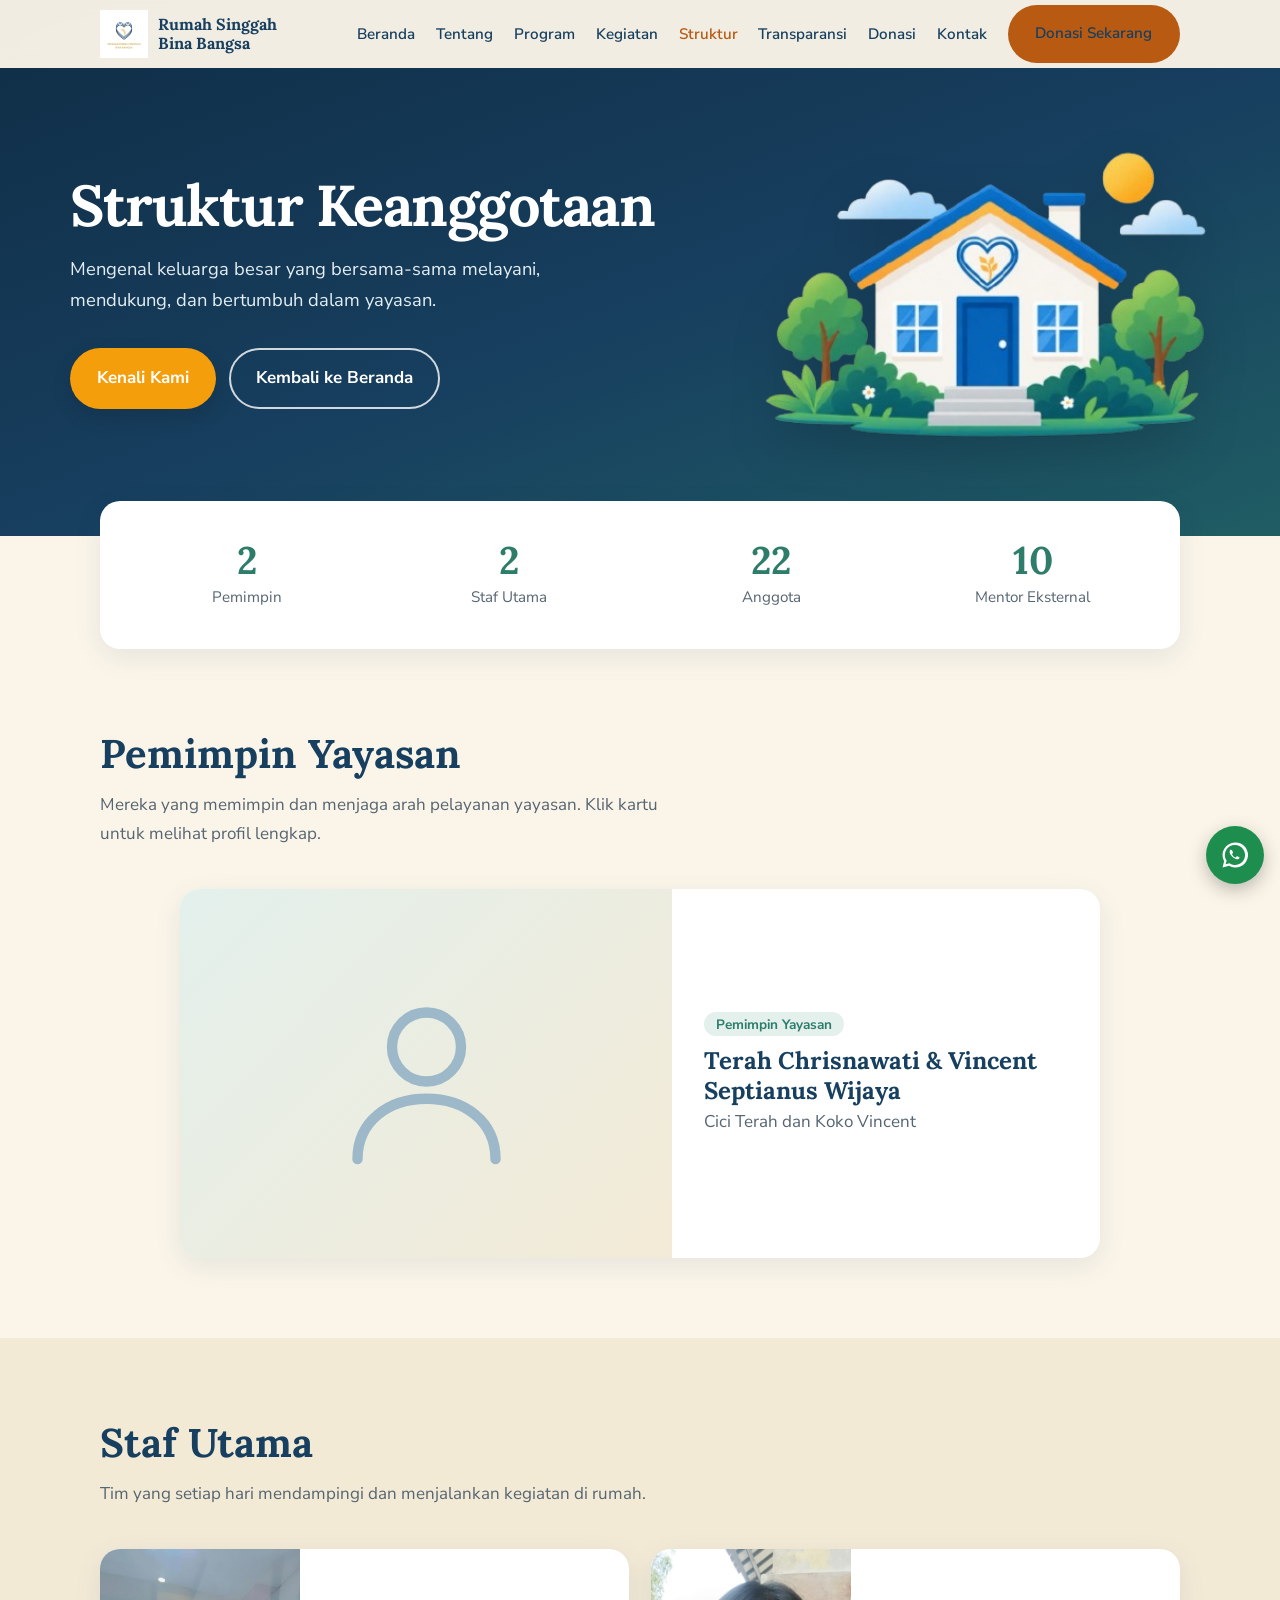
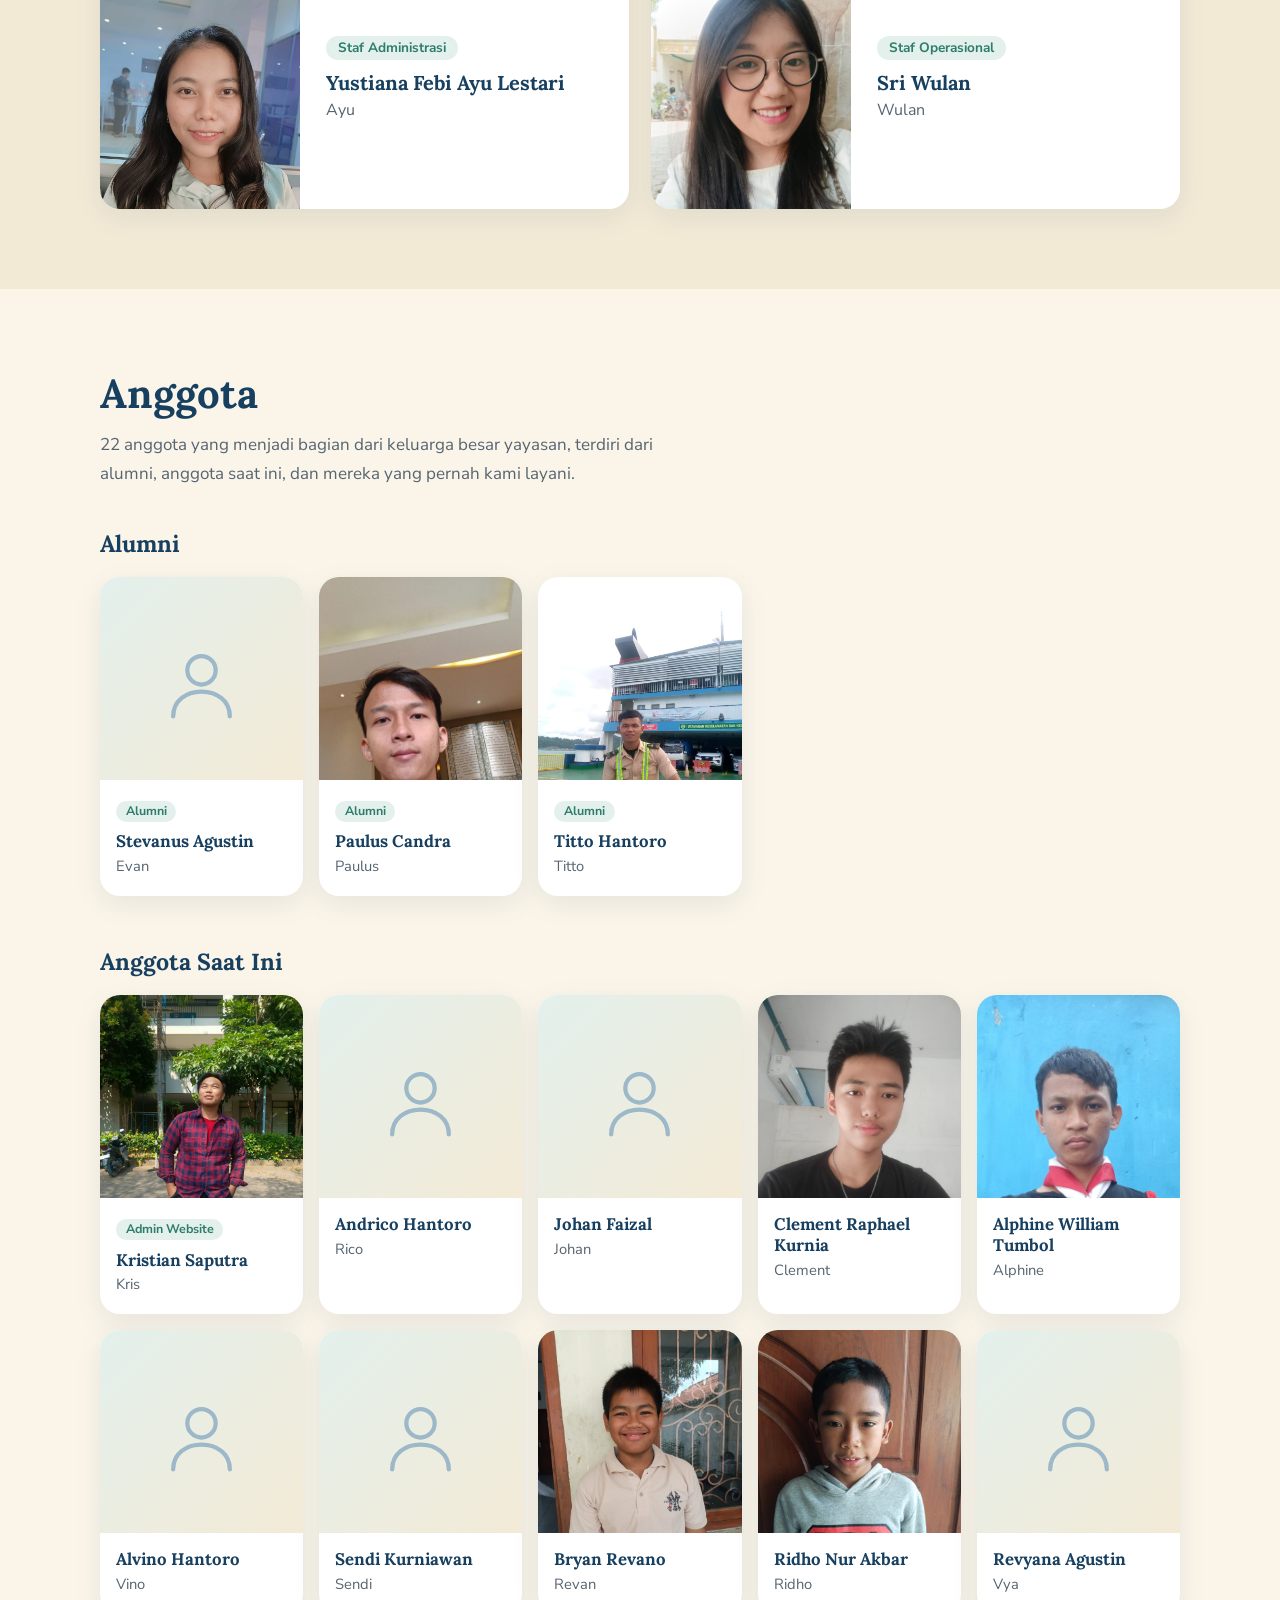
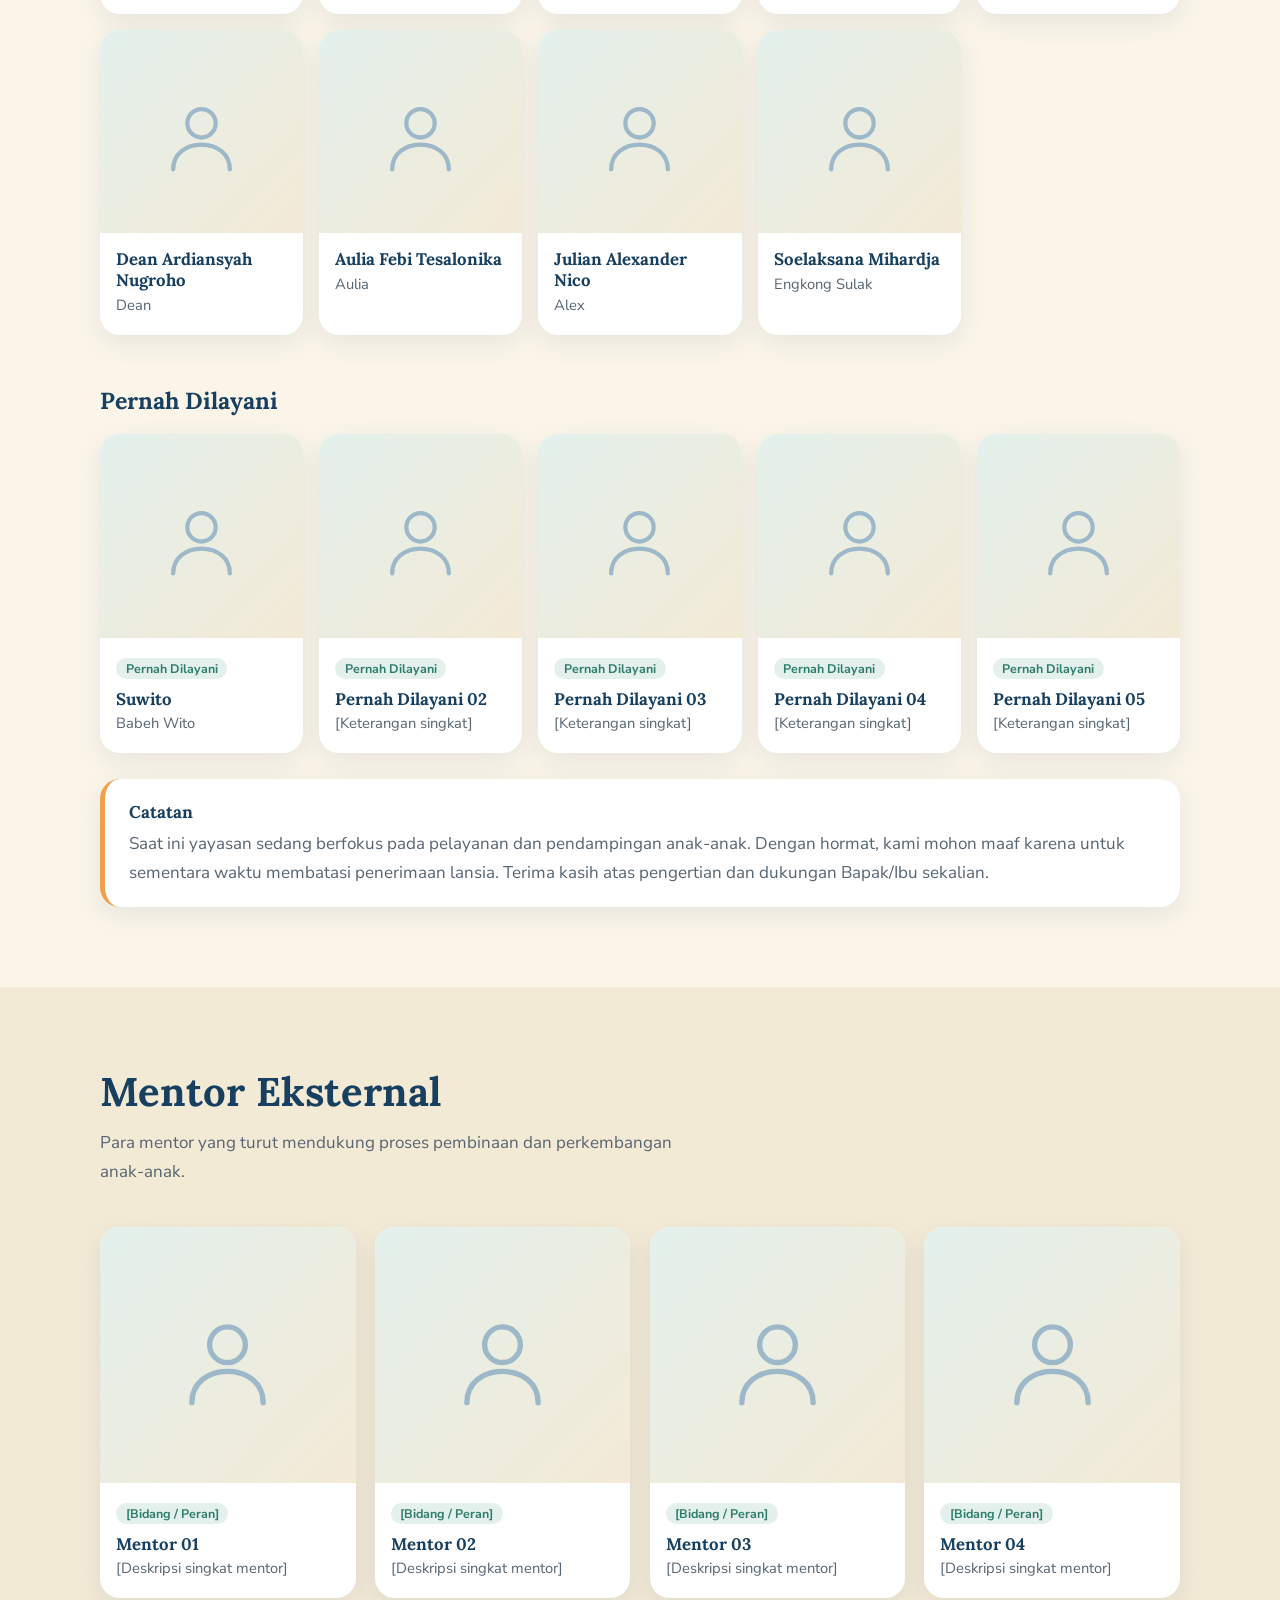
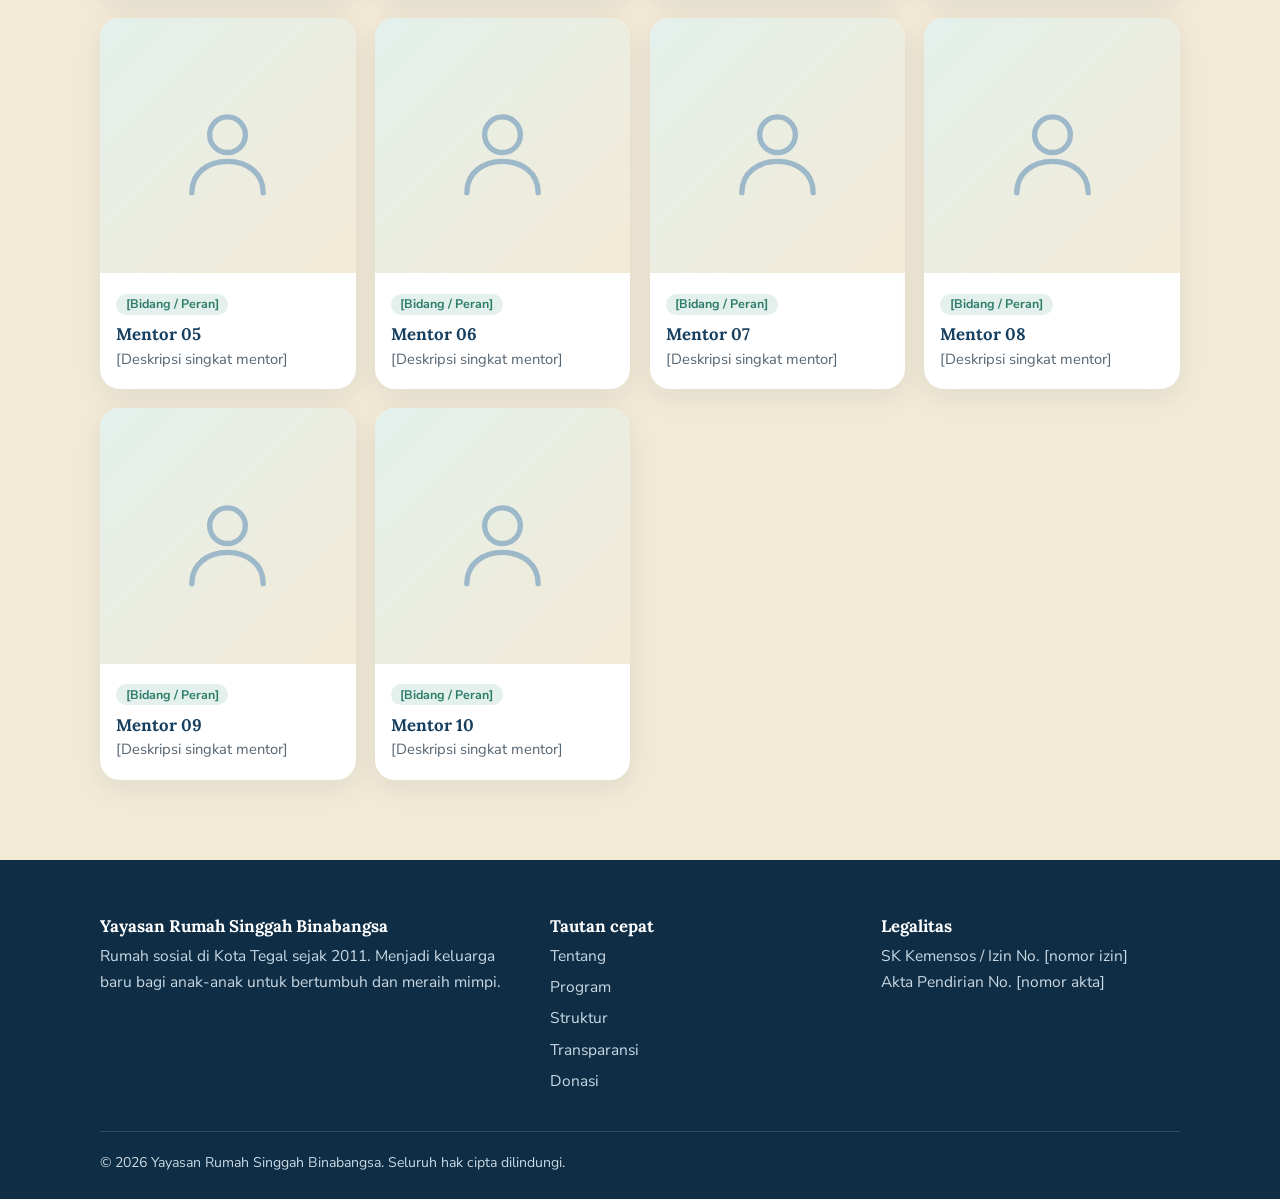
==== commit 17d066df: "Update print statement from 'Hello' to 'Goodbye'" ====
--- a/struktur.html
+++ b/struktur.html
@@ -67,7 +67,7 @@
 <div class="wrap"><div class="sgrid">
  <div><b data-n="2">0</b><span>Pemimpin</span></div>
  <div><b data-n="2">0</b><span>Staf Utama</span></div>
- <div><b data-n="19">0</b><span>Anggota</span></div>
+ <div><b data-n="22">0</b><span>Anggota</span></div>
  <div><b data-n="10">0</b><span>Mentor Eksternal</span></div>
 </div></div>
 </section>
@@ -83,11 +83,11 @@
        foto: images/struktur/pemimpin-keluarga.jpg
        GANTI: nama (h3), deskripsi (p), dan isi profil lengkap di bawahnya. -->
   <article tabindex="0" role="button" aria-haspopup="dialog" aria-label="Lihat profil Pemimpin Yayasan" class="member member-keluarga">
-   <div class="foto"><img src="images/struktur/pemimpin-keluarga.jpg" alt="Foto keluarga Pemimpin Yayasan" loading="lazy"></div>
+   <div class="foto"><img src="Cici.jpg" alt="Foto keluarga Pemimpin Yayasan" loading="lazy"></div>
    <div class="isi">
     <span class="role">Pemimpin Yayasan</span>
-    <h3>[Nama Pemimpin 1] &amp; [Nama Pemimpin 2]</h3>
-    <p>[Deskripsi singkat tentang keluarga pemimpin dan pelayanan mereka di yayasan.]</p>
+    <h3>Terah Chrisnawati &amp; Vincent Septianus Wijaya</h3>
+    <p>Cici Terah dan Koko Vincent</p>
 
     <!-- PROFIL LENGKAP (muncul saat kartu diklik) -->
     <div class="profil-detail" hidden>
@@ -117,9 +117,9 @@
   <article tabindex="0" role="button" aria-haspopup="dialog" aria-label="Lihat profil [Nama Staf 1]" class="member member-besar">
    <div class="foto"><img src="ayu.jpeg" alt="Foto Yustiana Febi Ayu Lestari" loading="lazy"></div>
    <div class="isi">
-    <span class="role">[Jabatan Staf]</span>
+    <span class="role">Staf Administrasi</span>
     <h3>Yustiana Febi Ayu Lestari</h3>
-    <p>Singa Rumsing</p>
+    <p>Ayu</p>
    </div>
   
     <!-- PROFIL LENGKAP (muncul saat kartu diklik) -->
@@ -137,9 +137,9 @@
   <article tabindex="0" role="button" aria-haspopup="dialog" aria-label="Lihat profil [Nama Staf 2]" class="member member-besar">
    <div class="foto"><img src="wulan.jpg" alt="Foto Sri Wulan" loading="lazy"></div>
    <div class="isi">
-    <span class="role">[Jabatan Staf]</span>
+    <span class="role">Staf Operasional</span>
     <h3>Sri Wulan</h3>
-    <p>Pejuang Diet</p>
+    <p>Wulan</p>
    </div>
   
     <!-- PROFIL LENGKAP (muncul saat kartu diklik) -->
@@ -225,7 +225,7 @@
    <article tabindex="0" role="button" aria-haspopup="dialog" aria-label="Lihat profil Anggota 01" class="member member-kecil">
     <div class="foto"><img src="kris.jpeg" alt="Foto Anggota 01" loading="lazy"></div>
     <div class="isi">
-    <span class="role">[Admin Website]</span>
+    <span class="role">Admin Website</span>
       <h3>Kristian Saputra</h3><p>Kris</p></div>
     <!-- PROFIL LENGKAP (muncul saat kartu diklik) -->
     <div class="profil-detail" hidden>
@@ -305,7 +305,7 @@
 
    <!-- Anggota 06 | foto: images/struktur/anggota-06.jpg -->
    <article tabindex="0" role="button" aria-haspopup="dialog" aria-label="Lihat profil Anggota 06" class="member member-kecil">
-    <div class="foto"><img src="images/struktur/anggota-06.jpg" alt="Foto Anggota 06" loading="lazy"></div>
+    <div class="foto"><img src="vino.jpeg" alt="Foto Anggota 06" loading="lazy"></div>
     <div class="isi"><h3>Alvino Hantoro</h3><p>Vino</p></div>
     <!-- PROFIL LENGKAP (muncul saat kartu diklik) -->
     <div class="profil-detail" hidden>
@@ -321,7 +321,7 @@
 
    <!-- Anggota 07 | foto: images/struktur/anggota-07.jpg -->
    <article tabindex="0" role="button" aria-haspopup="dialog" aria-label="Lihat profil Anggota 07" class="member member-kecil">
-    <div class="foto"><img src="images/struktur/anggota-07.jpg" alt="Foto Anggota 07" loading="lazy"></div>
+    <div class="foto"><img src="sendi.jpeg" alt="Foto Anggota 07" loading="lazy"></div>
     <div class="isi"><h3>Sendi Kurniawan</h3><p>Sendi</p></div>
     <!-- PROFIL LENGKAP (muncul saat kartu diklik) -->
     <div class="profil-detail" hidden>
@@ -748,8 +748,11 @@
 
 <script>
 /* Popup logo */
-function tampilkanGambar(){document.getElementById("popup").style.display="flex"}
-function tutupGambar(){document.getElementById("popup").style.display="none"}
+function tampilkanGambar(){
+  document.getElementById("popup").style.display="flex";
+  daftarkanPopup();
+}
+function tutupGambar(){tutupPopup()}
 
 /* Nomor WhatsApp: angka saja, tanpa +, spasi, atau tanda hubung */
 const WA='62895383246045';
@@ -782,6 +785,7 @@
 let kartuAsal=null;
 function bukaProfil(kartu){
  kartuAsal=kartu;
+ daftarkanPopup();
  const img=kartu.querySelector('.foto img'),role=kartu.querySelector('.role'),det=kartu.querySelector('.profil-detail');
  const foto=document.getElementById('mpFoto'),r=document.getElementById('mpRole');
  foto.innerHTML='';
@@ -793,16 +797,29 @@
  mp.querySelector('.mp-scroll').scrollTop=0;
  mp.querySelector('.mp-tutup').focus();
 }
-function tutupProfil(){
+function tutupProfil(){tutupPopup()}
+
+/* ===== Tombol KEMBALI di HP menutup popup (tidak pindah ke beranda) =====
+   Saat popup dibuka, satu "langkah riwayat" ditambahkan. Menekan Kembali
+   hanya membatalkan langkah itu, jadi popup tertutup dan halaman tetap. */
+let dorong=false;
+function daftarkanPopup(){history.pushState({popup:1},'');dorong=true}
+function tutupSemuaPopup(){
+ document.getElementById('popup').style.display='none';
  mp.classList.remove('buka');document.body.classList.remove('modal-terbuka');
- if(kartuAsal)kartuAsal.focus({preventScroll:true});
+ if(kartuAsal){kartuAsal.focus({preventScroll:true});kartuAsal=null}
 }
+function tutupPopup(){            /* dipakai tombol X, klik area gelap, dan Esc */
+ if(dorong){history.back()}      /* memicu popstate di bawah */
+ else tutupSemuaPopup();
+}
+window.addEventListener('popstate',()=>{dorong=false;tutupSemuaPopup()});
 document.querySelectorAll('.member').forEach(k=>{
  k.addEventListener('click',()=>bukaProfil(k));
  k.addEventListener('keydown',e=>{if(e.key==='Enter'||e.key===' '){e.preventDefault();bukaProfil(k)}});
 });
 mp.addEventListener('click',e=>{if(e.target===mp||e.target.closest('.mp-tutup'))tutupProfil()});
-document.addEventListener('keydown',e=>{if(e.key==='Escape'&&mp.classList.contains('buka'))tutupProfil()});
+document.addEventListener('keydown',e=>{if(e.key==='Escape'&&(mp.classList.contains('buka')||document.getElementById('popup').style.display==='flex'))tutupPopup()});
 </script>
 </body>
 </html>
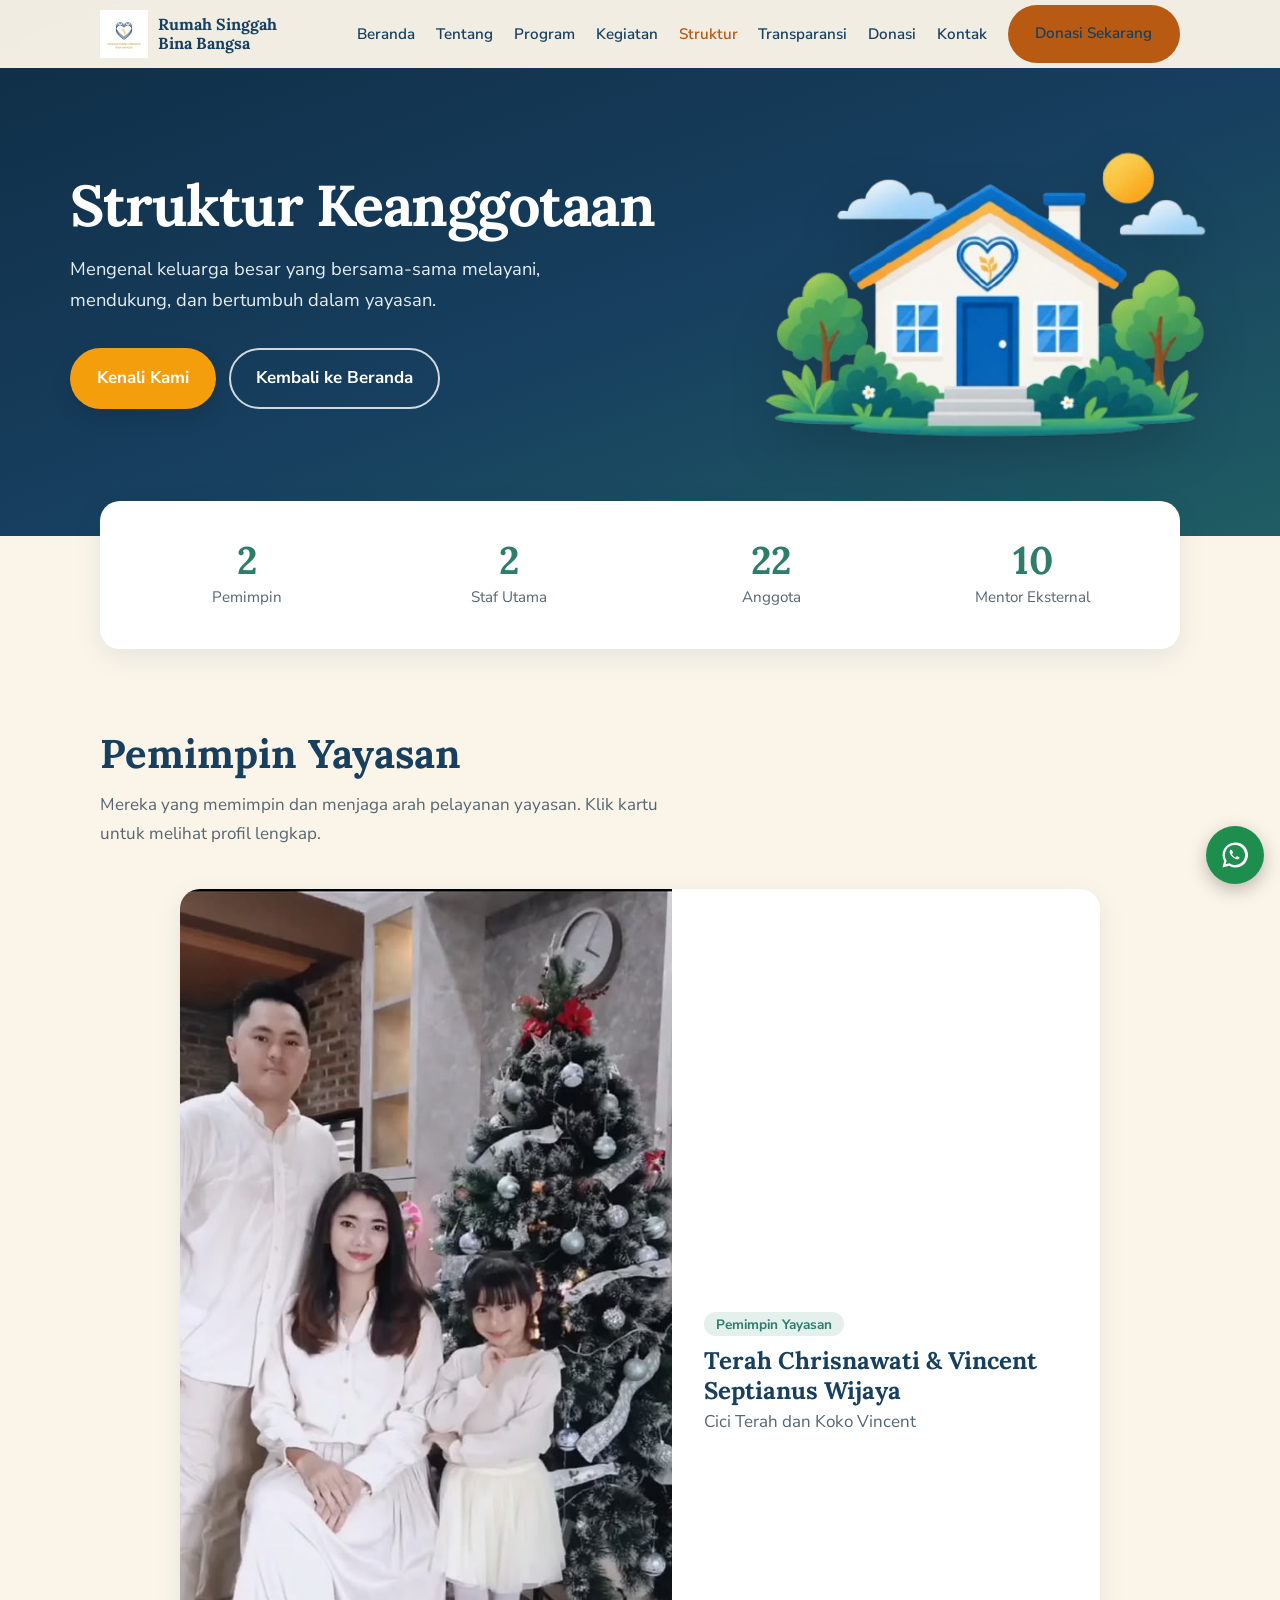
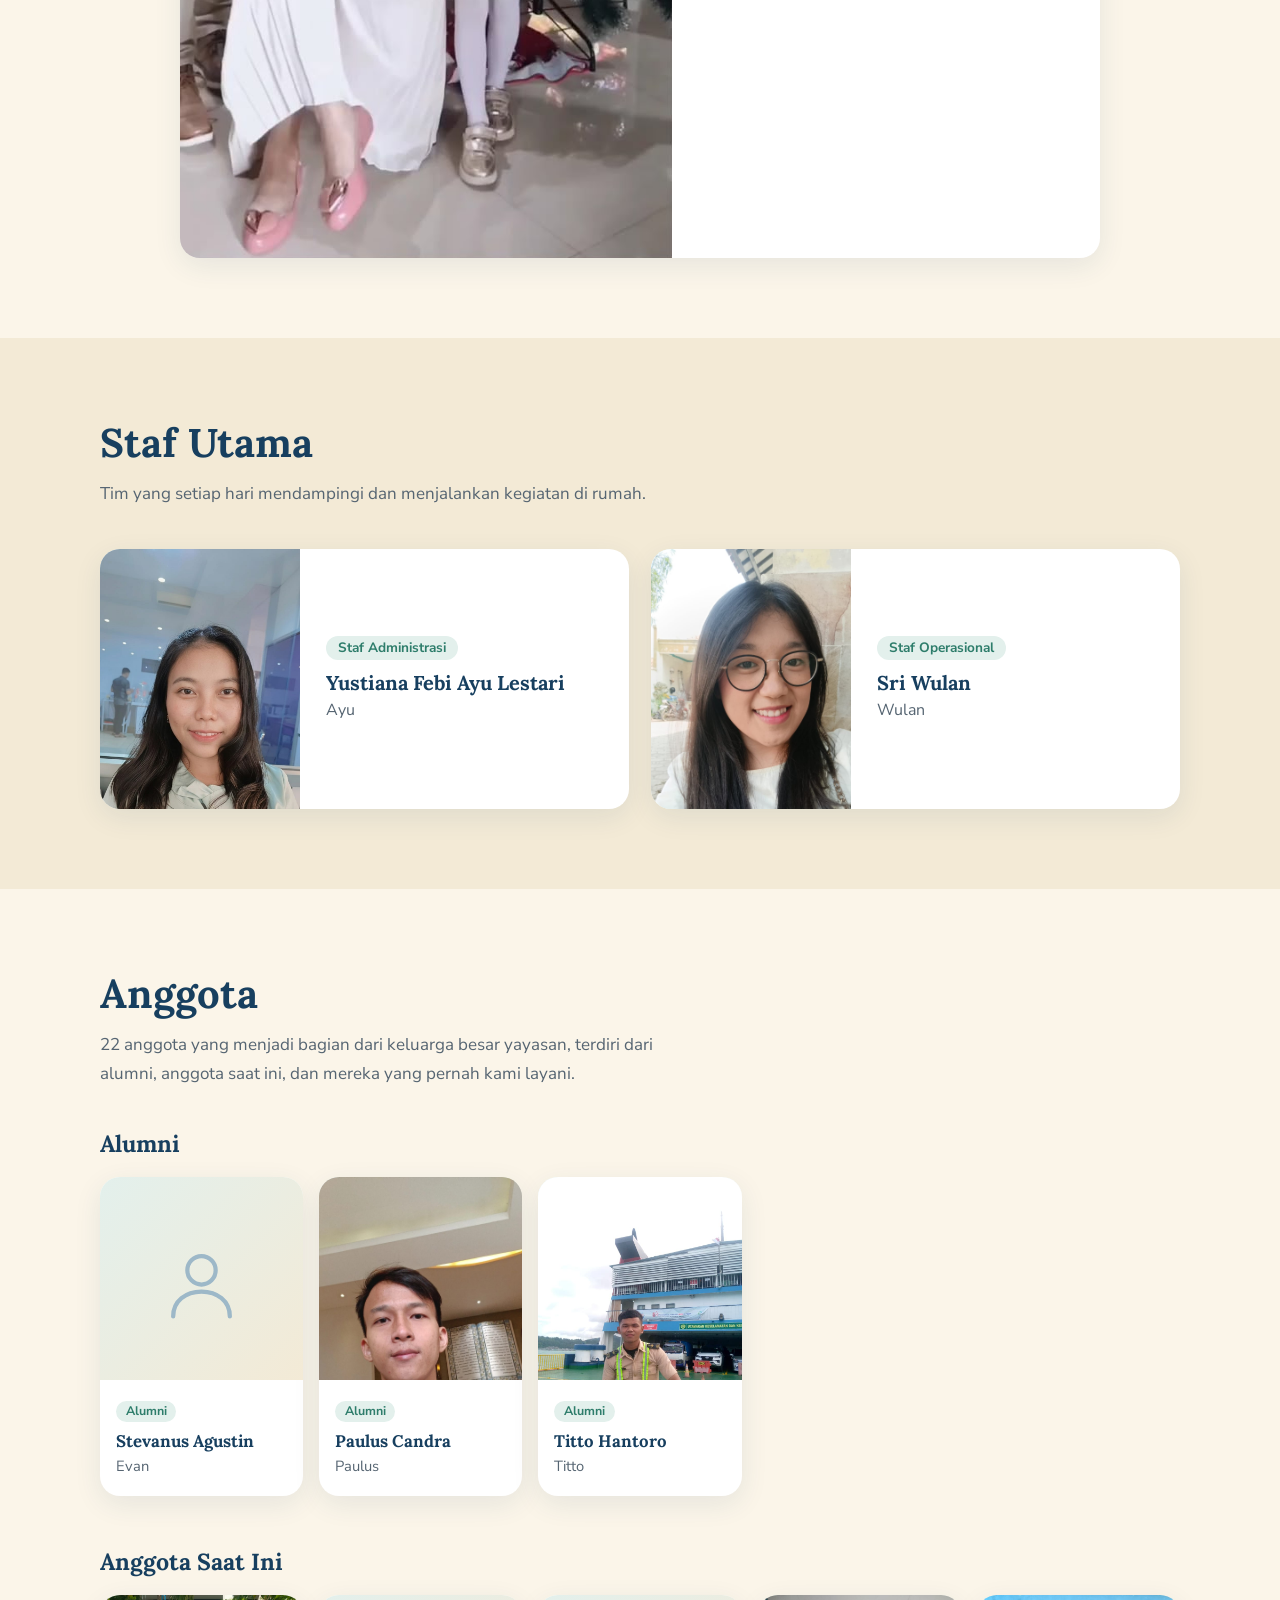
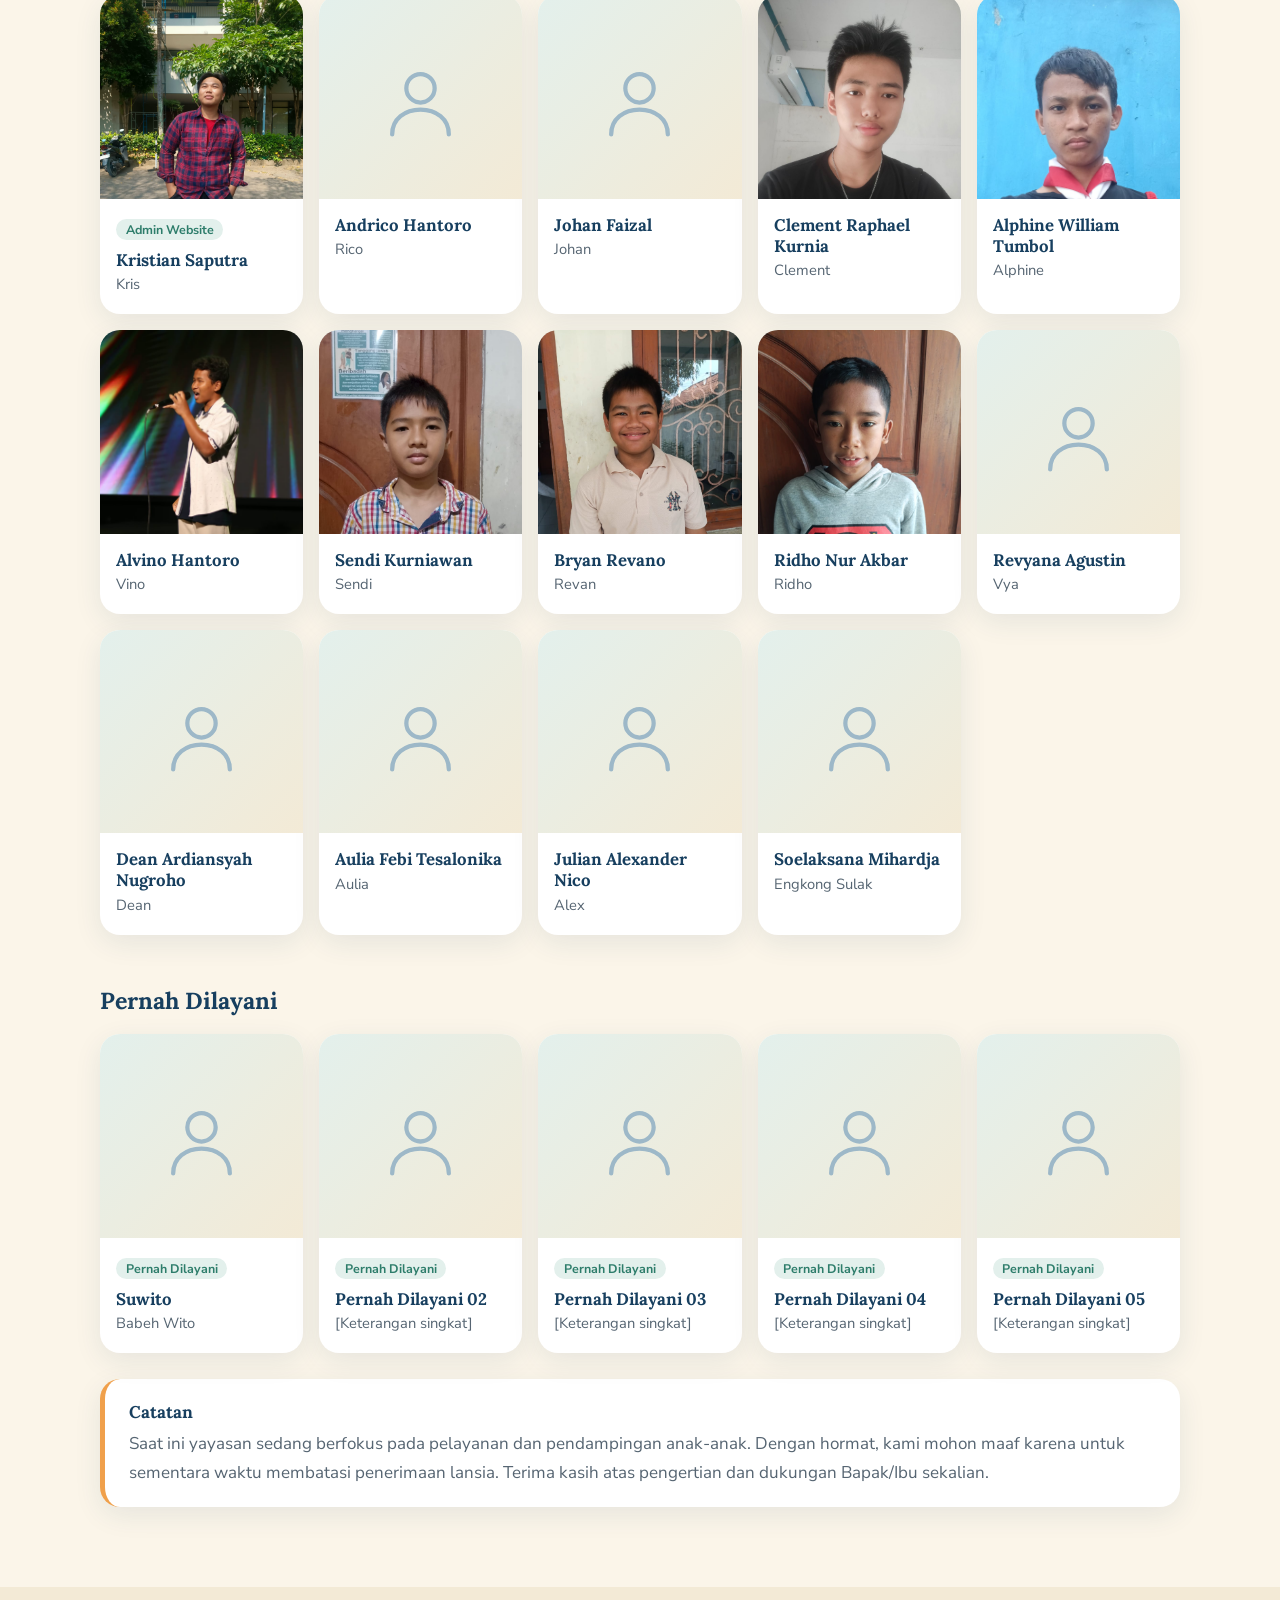
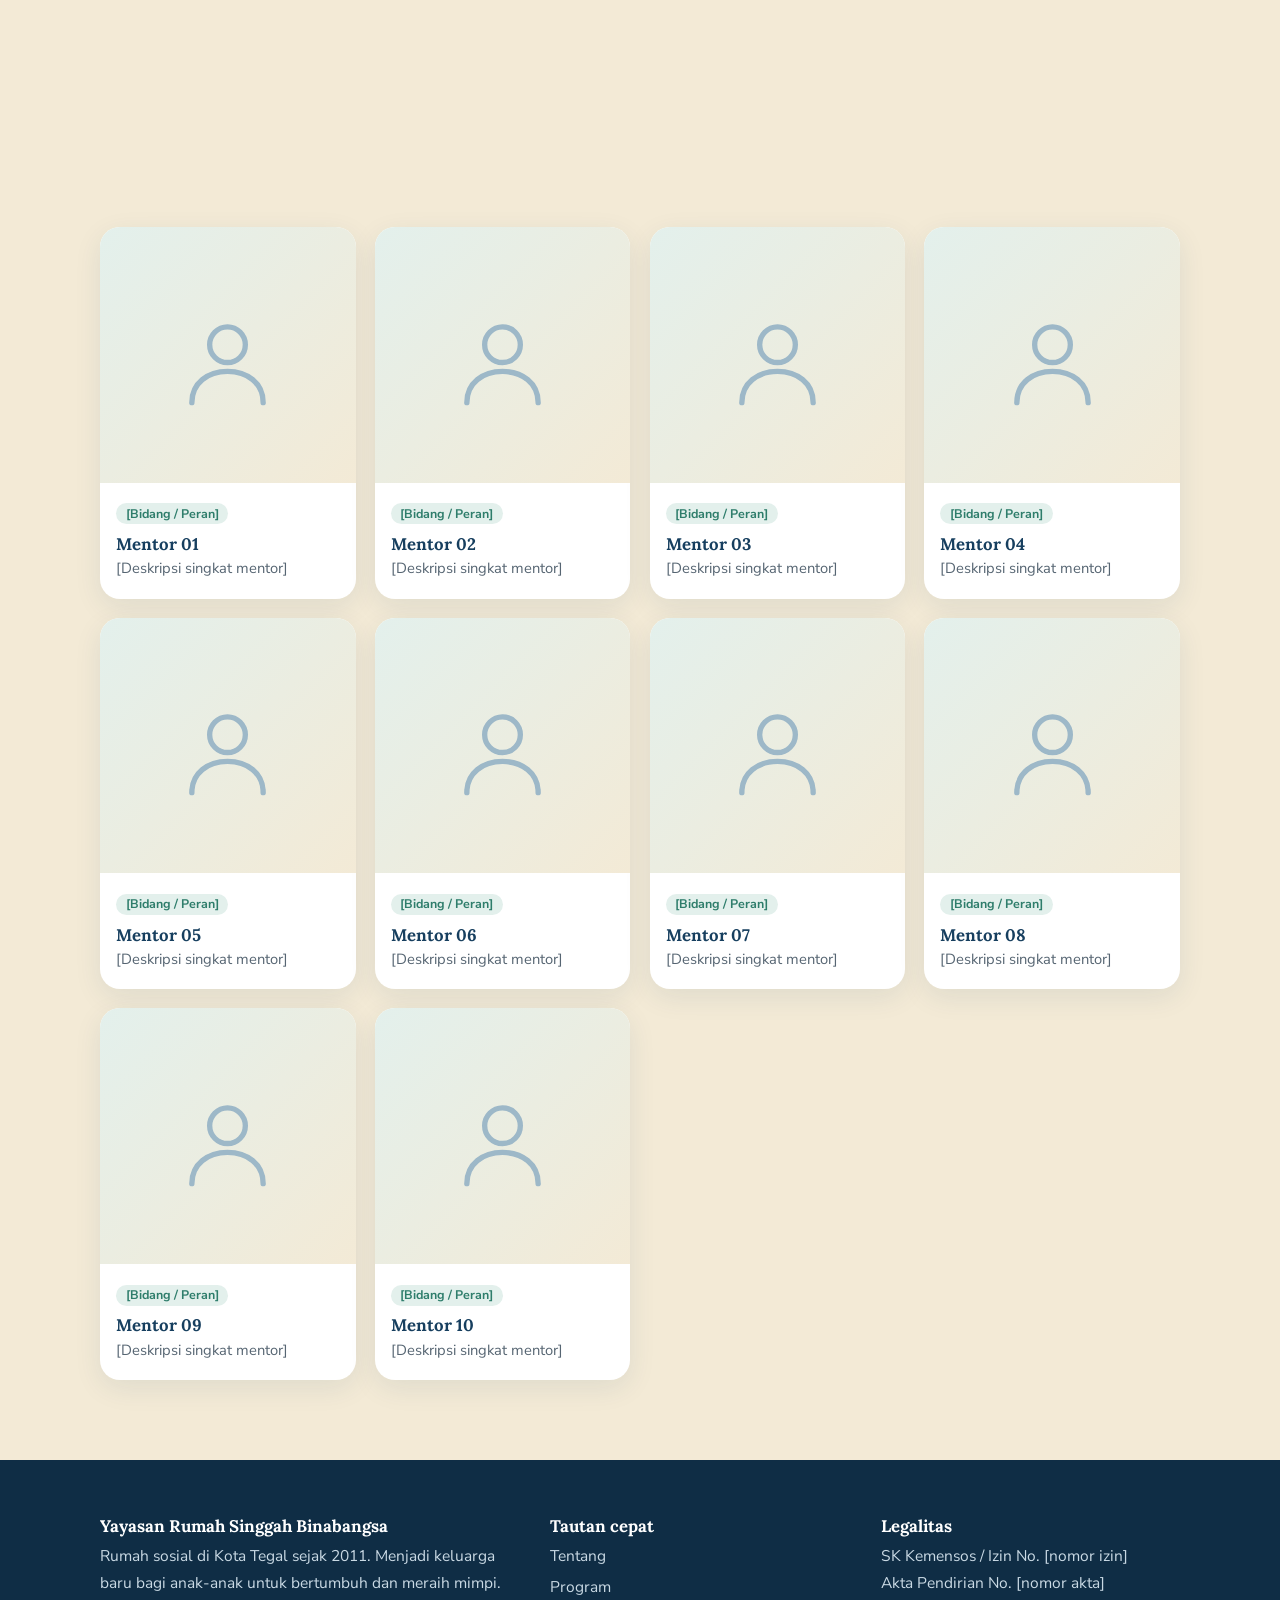
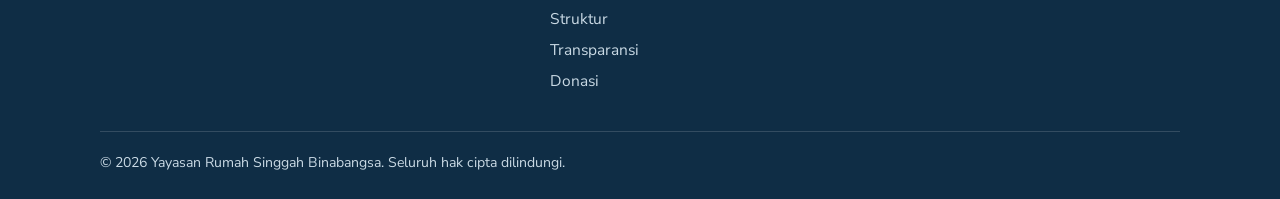
==== commit 4f14745f: "Update struktur.html" ====
--- a/struktur.html
+++ b/struktur.html
@@ -309,12 +309,13 @@
     <div class="isi"><h3>Alvino Hantoro</h3><p>Vino</p></div>
     <!-- PROFIL LENGKAP (muncul saat kartu diklik) -->
     <div class="profil-detail" hidden>
-     <p>[Cerita singkat tentang anggota ini: kepribadian, prestasi, atau kegiatan favorit.]</p>
-     <dl>
-      <dt>Bergabung sejak</dt><dd>[Tahun]</dd>
-      <dt>Sekolah / Kelas</dt><dd>[Sekolah, kelas]</dd>
-      <dt>Hobi</dt><dd>[Hobi]</dd>
-      <dt>Cita-cita</dt><dd>[Cita-cita]</dd>
+     <p>[Job 42:2 (NIV) "I know that you can do all things; no purpose of yours can be thwarted.
+“Aku akan terus percaya, tetap taat, dan menyerahkan setiap rencanaku kepada Tuhan, sebab bagi Tuhan tidak ada yang mustahil]</p>
+     <dl>
+      <dt>Bergabung sejak</dt><dd>[Tahun]</dd>
+      <dt>Sekolah / Kelas</dt><dd>[SMP Atmaja Wacana, kelas 8]</dd>
+      <dt>Hobi</dt><dd>[Bernyanyi,Basket]</dd>
+      <dt>Cita-cita</dt><dd>[Pengusaha Sukses]</dd>
      </dl>
     </div>
    </article>
